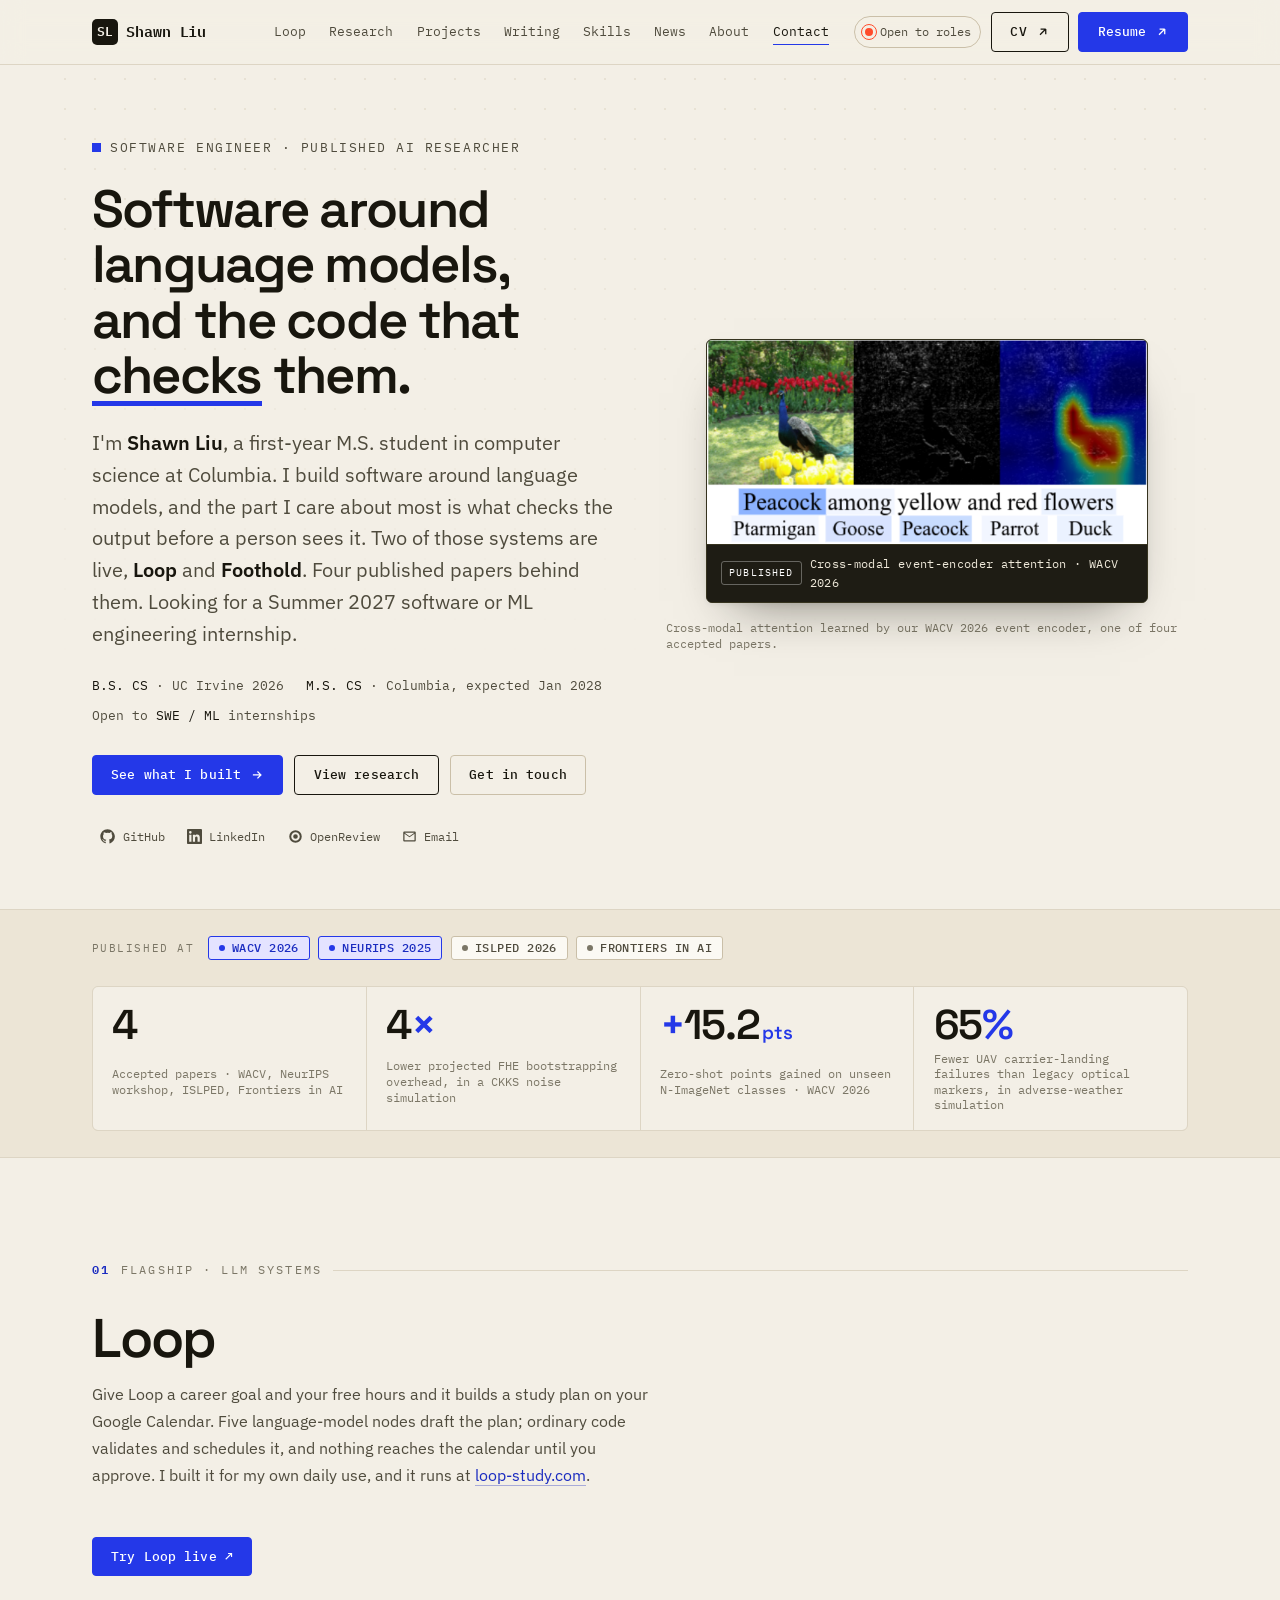
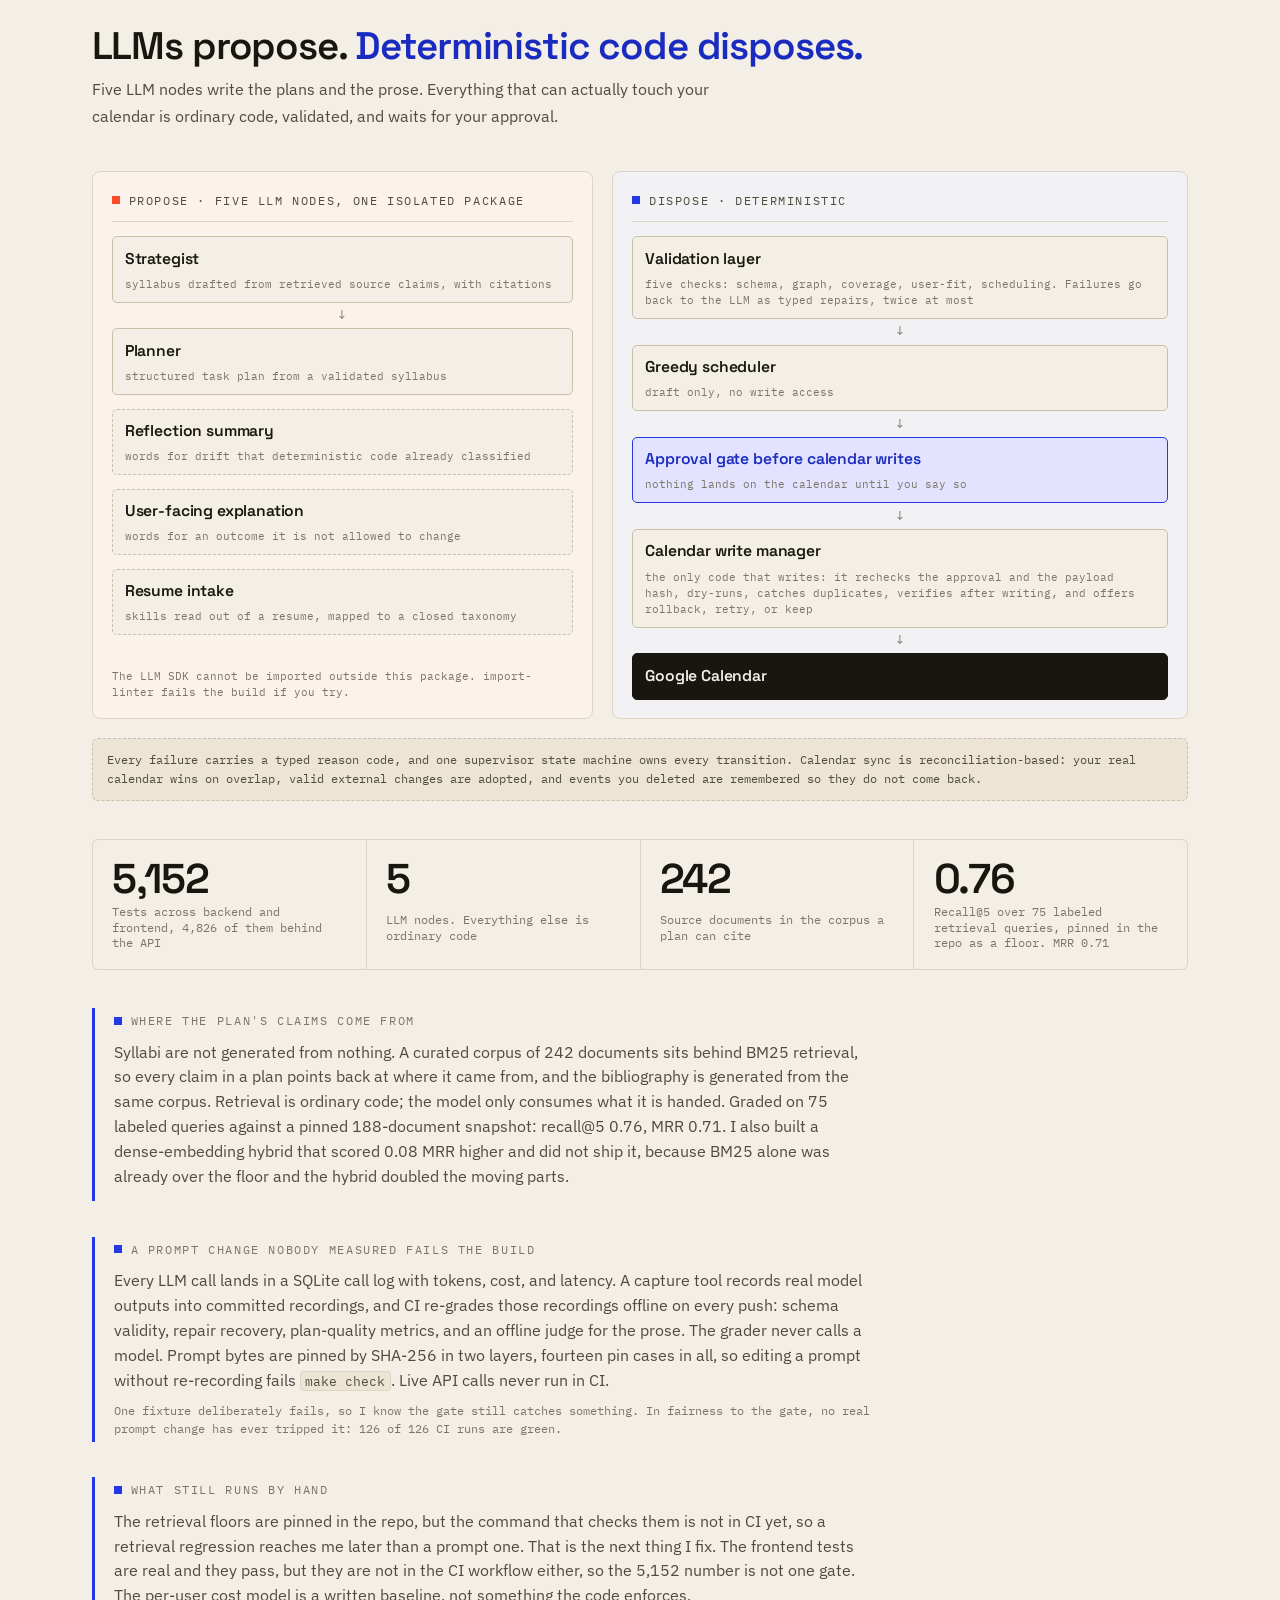
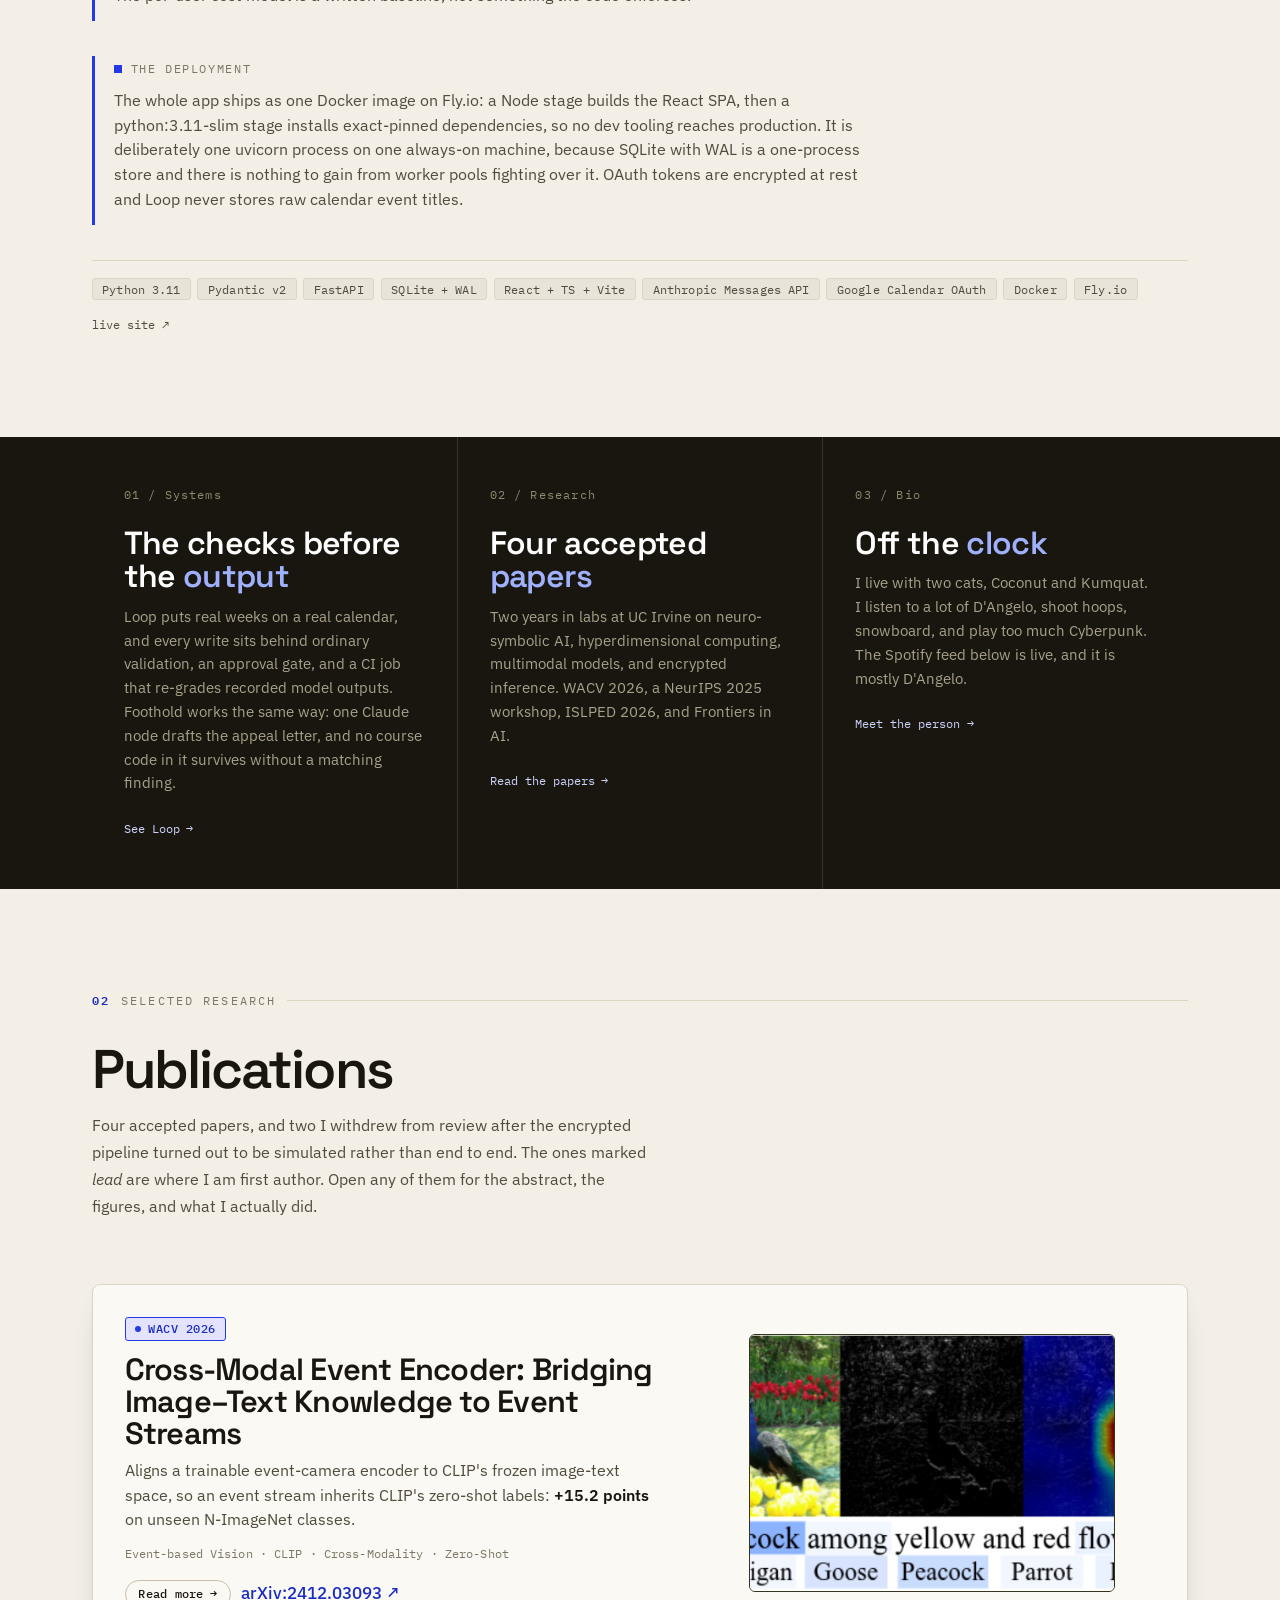
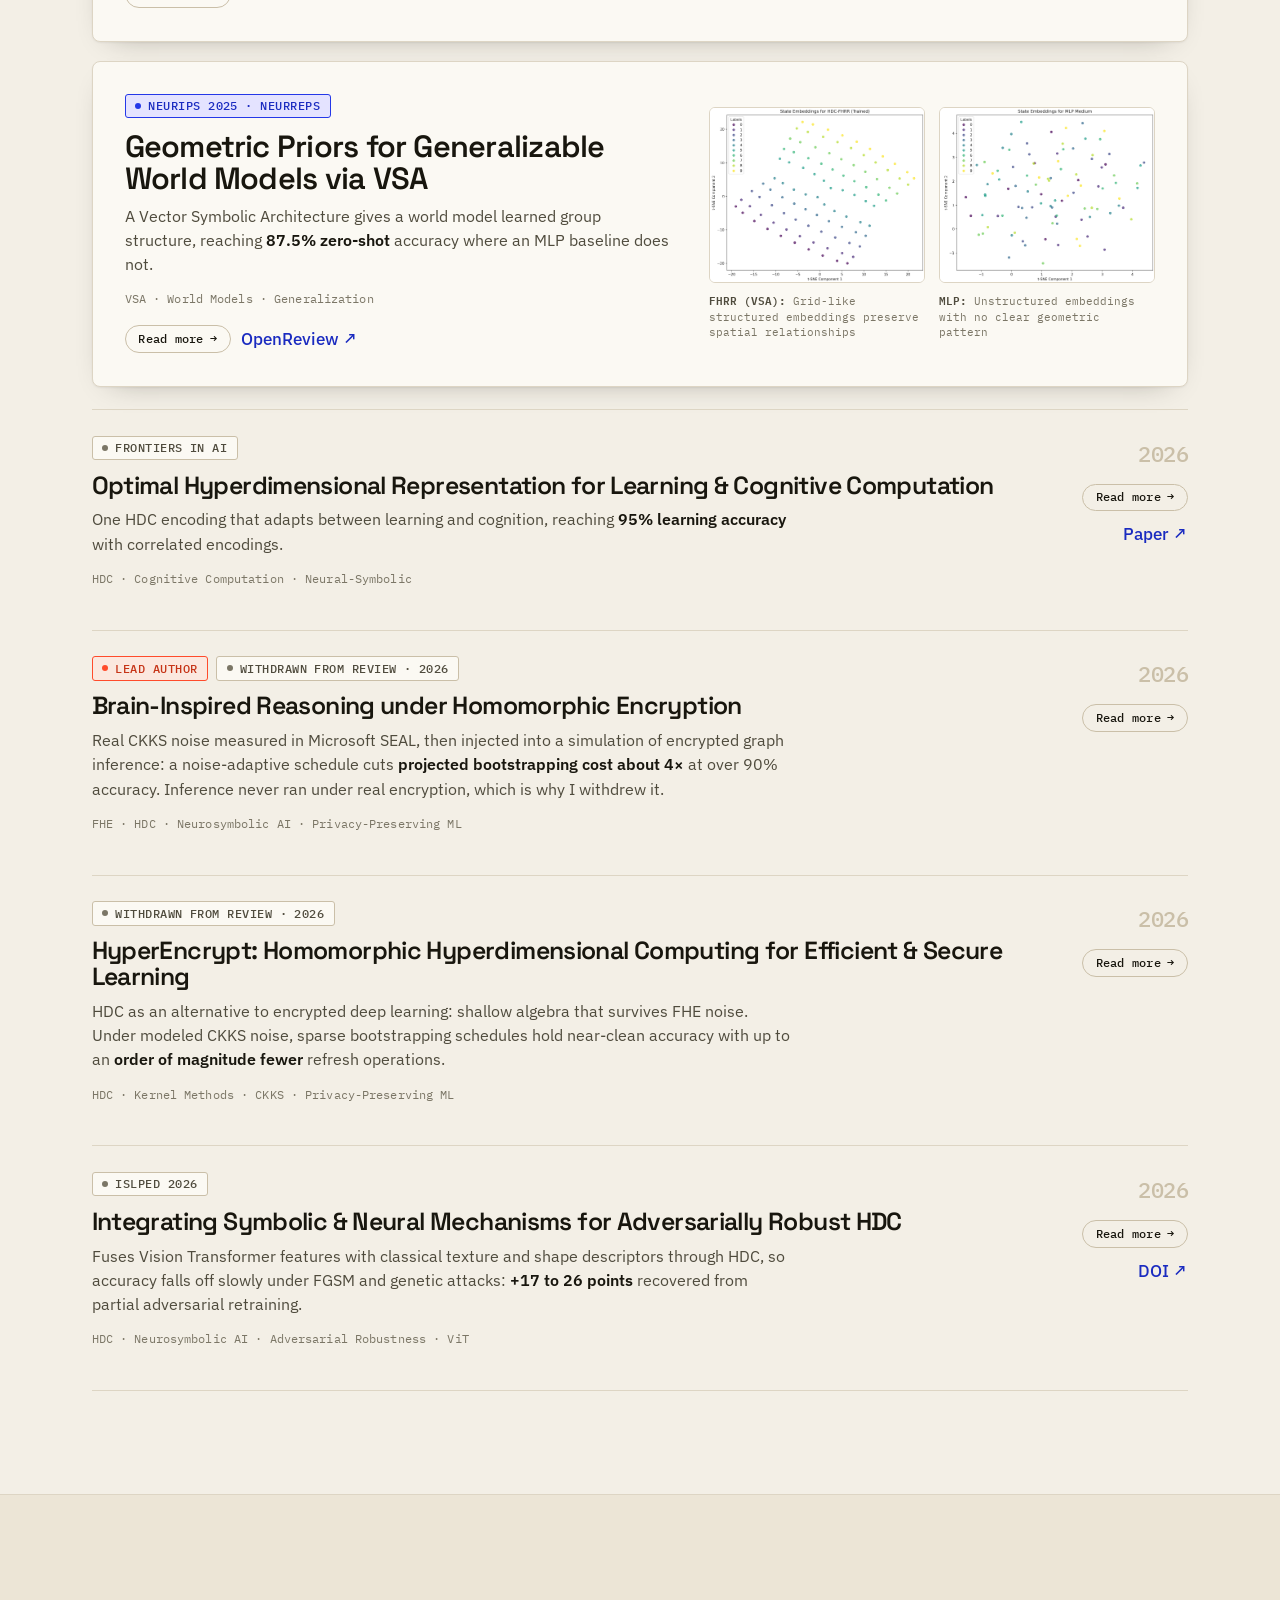
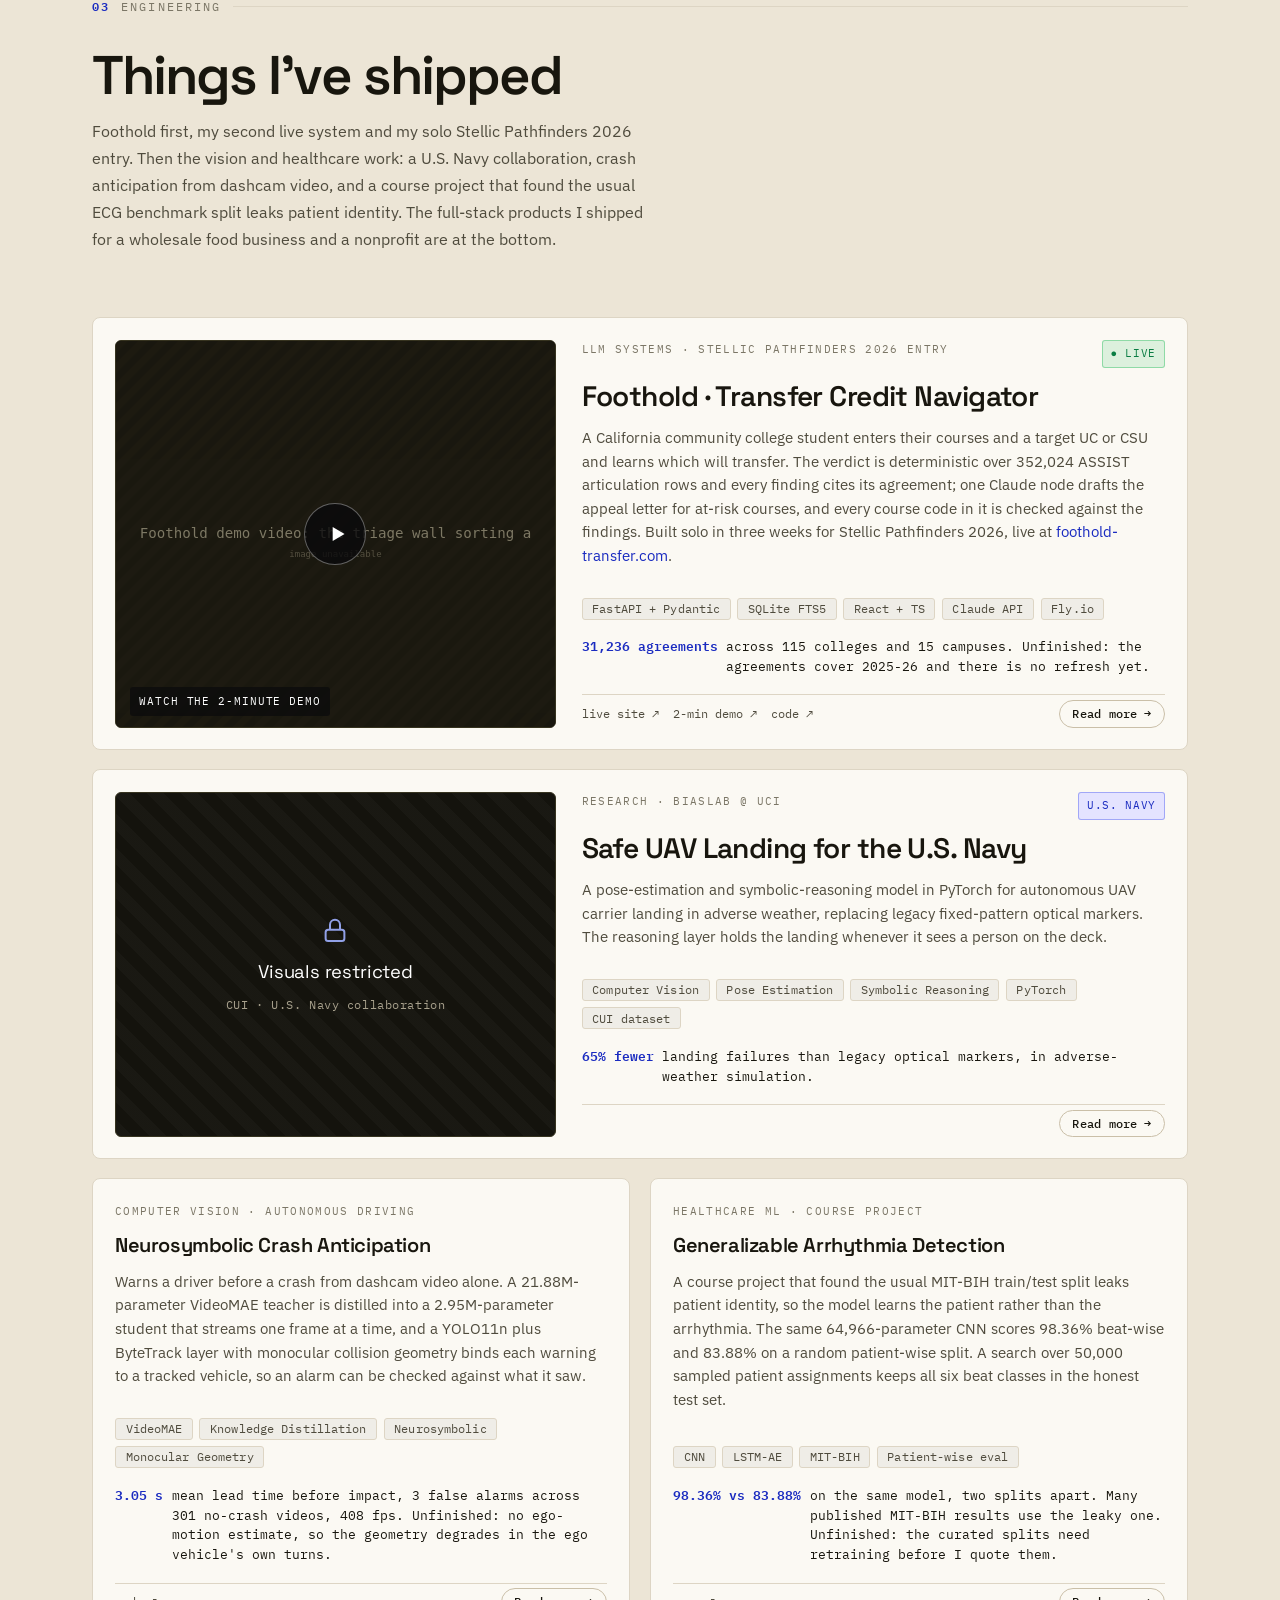
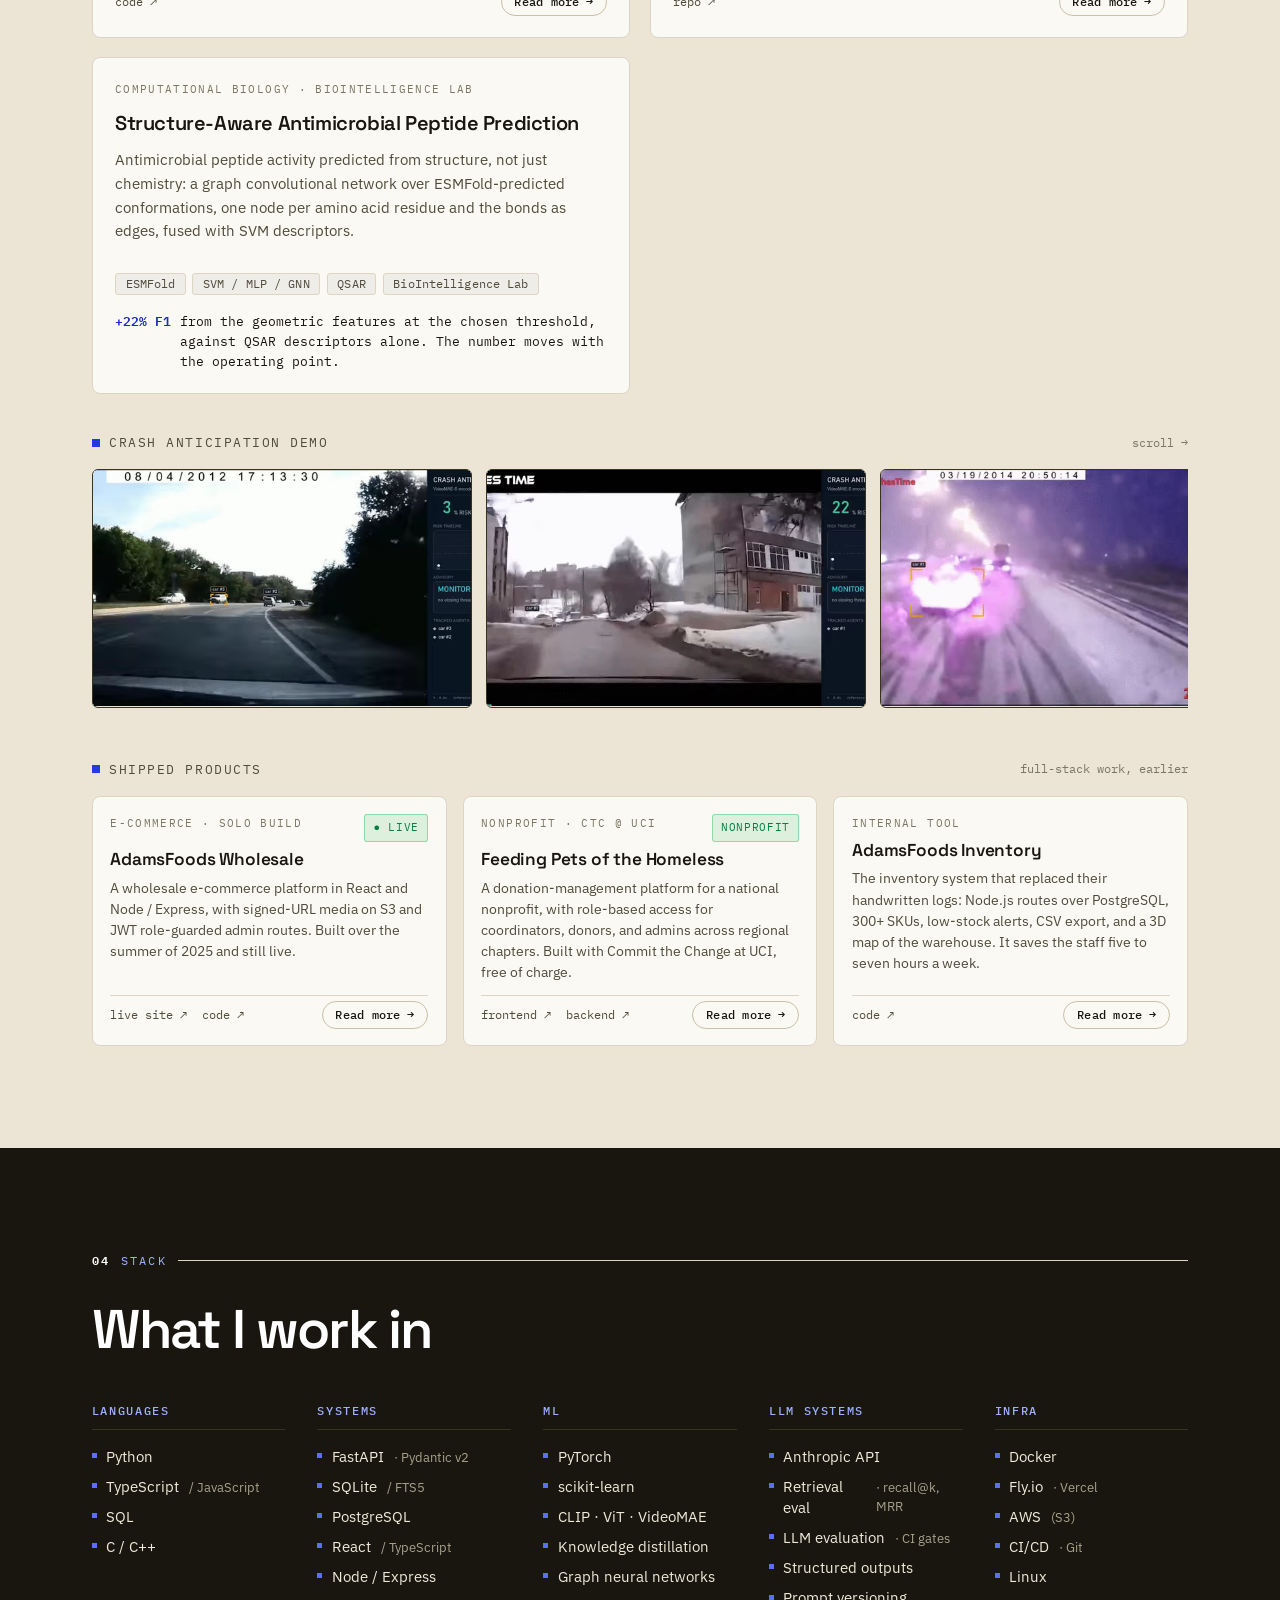
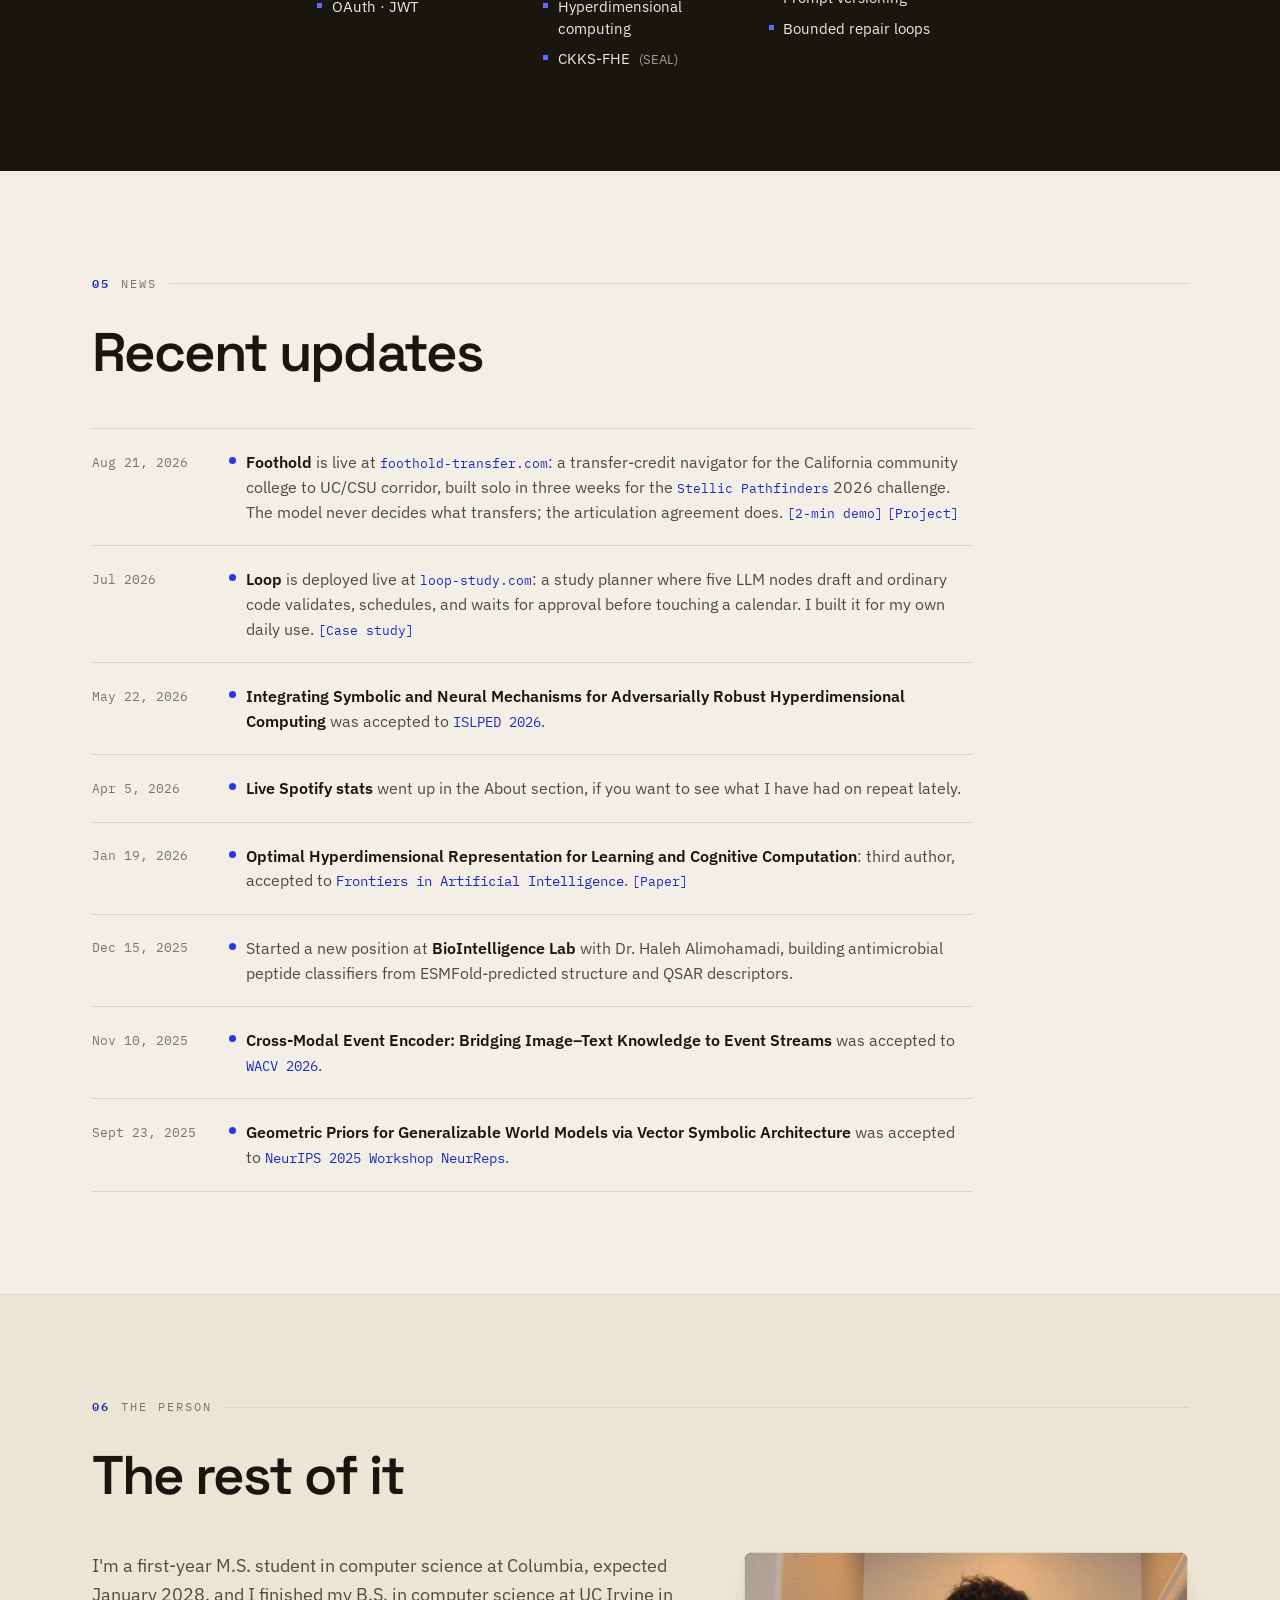
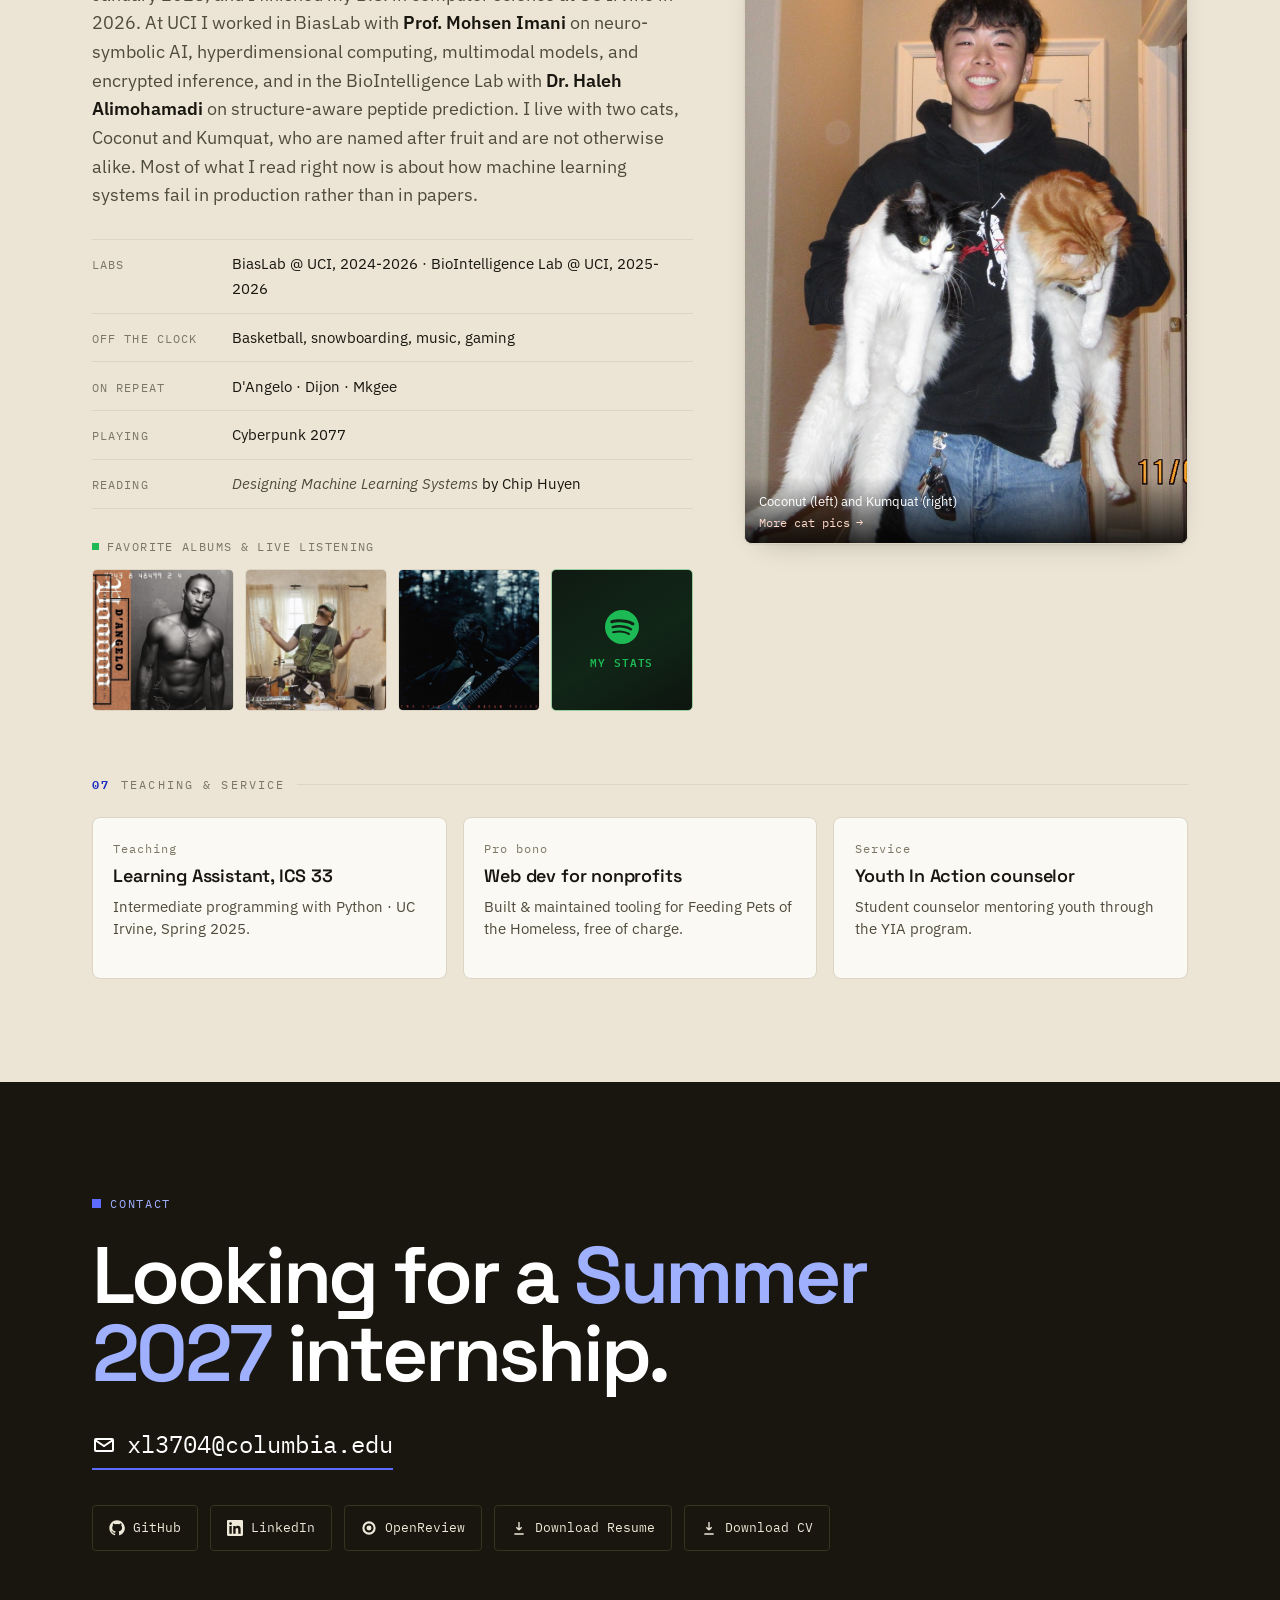
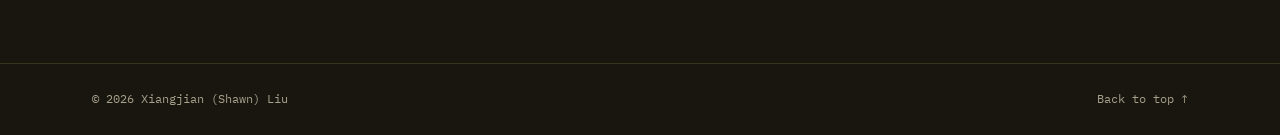
==== index.html @ cb32c517 "cadence & tone rework" ====
<!doctype html>
<html lang="en">
<head>
  <meta charset="utf-8" />
  <meta name="viewport" content="width=device-width, initial-scale=1" />
  <title>Shawn Liu · software engineer and published AI researcher · two LLM systems live</title>
  <meta name="description" content="Xiangjian (Shawn) Liu builds software around language models, and the code that checks their output before a person sees it. Two systems live: Loop and Foothold. Four published papers (WACV, NeurIPS workshop, ISLPED, Frontiers in AI). First-year M.S. CS student at Columbia, looking for a Summer 2027 internship." />
  <meta name="author" content="Xiangjian (Shawn) Liu" />
  <meta name="robots" content="index, follow, max-image-preview:large, max-snippet:-1, max-video-preview:-1" />
  <!-- YouTube embeds require a Referer header (their error 153 otherwise) -->
  <meta name="referrer" content="strict-origin-when-cross-origin" />
  <meta name="theme-color" content="#f3efe6" />
  <link rel="canonical" href="https://shawnnnliu.github.io/" />
  <link rel="sitemap" type="application/xml" href="/sitemap.xml" />

  <!-- Icons -->
  <link rel="icon" href="/favicon.ico" sizes="48x48" />
  <link rel="icon" href="/favicon-96.png" type="image/png" sizes="96x96" />
  <link rel="apple-touch-icon" href="/apple-touch-icon.png" />

  <!-- Identity -->
  <link rel="me" href="https://github.com/ShawnnnLiu/" />
  <link rel="me" href="https://www.linkedin.com/in/xiangjian-shawn-liu/" />

  <!-- Open Graph / Twitter -->
  <meta property="og:type" content="website" />
  <meta property="og:url" content="https://shawnnnliu.github.io/" />
  <meta property="og:site_name" content="Shawn Liu" />
  <meta property="og:locale" content="en_US" />
  <meta property="og:title" content="Shawn Liu · software engineer and published AI researcher" />
  <meta property="og:description" content="Software around language models, and the code that checks them. Two systems live, four published papers. First-year M.S. CS student at Columbia, looking for a Summer 2027 internship." />
  <meta property="og:image" content="https://shawnnnliu.github.io/assets/og-image.png" />
  <meta property="og:image:type" content="image/png" />
  <meta property="og:image:width" content="1200" />
  <meta property="og:image:height" content="630" />
  <meta property="og:image:alt" content="Shawn Liu · software engineer and published AI researcher. Two LLM systems live. WACV · NeurIPS · ISLPED · Frontiers in AI. UC Irvine 2026 → Columbia MSCS." />
  <meta name="twitter:card" content="summary_large_image" />
  <meta name="twitter:title" content="Shawn Liu · software engineer and published AI researcher" />
  <meta name="twitter:description" content="Software around language models, and the code that checks them. Two systems live, four published papers. First-year M.S. CS student at Columbia." />
  <meta name="twitter:image" content="https://shawnnnliu.github.io/assets/og-image.png" />
  <meta name="twitter:image:alt" content="Shawn Liu · software engineer and published AI researcher. Two LLM systems live." />

  <!-- Perf: warm up font + Spotify API origins -->
  <link rel="preconnect" href="https://fonts.googleapis.com" />
  <link rel="preconnect" href="https://fonts.gstatic.com" crossorigin />
  <link rel="preconnect" href="https://personal-website-mauve-tau.vercel.app" />
  <link href="https://fonts.googleapis.com/css2?family=Space+Grotesk:wght@400;500;600;700&family=IBM+Plex+Sans:wght@400;500;600;700&family=IBM+Plex+Mono:wght@400;500;600&display=swap" rel="stylesheet" />

  <link rel="stylesheet" href="style.css" />
  <noscript>
    <style>.reveal{opacity:1 !important;transform:none !important}</style>
  </noscript>

  <script type="application/ld+json">
  {
    "@context": "https://schema.org",
    "@graph": [
      {
        "@type": "WebSite",
        "@id": "https://shawnnnliu.github.io/#website",
        "url": "https://shawnnnliu.github.io/",
        "name": "Shawn Liu",
        "alternateName": "Shawn Liu · Software Engineer & ML Researcher",
        "publisher": { "@id": "https://shawnnnliu.github.io/#person" },
        "inLanguage": "en"
      },
      {
        "@type": "ProfilePage",
        "@id": "https://shawnnnliu.github.io/#profilepage",
        "url": "https://shawnnnliu.github.io/",
        "name": "Shawn Liu · software engineer and published AI researcher",
        "isPartOf": { "@id": "https://shawnnnliu.github.io/#website" },
        "mainEntity": { "@id": "https://shawnnnliu.github.io/#person" },
        "dateModified": "2026-09-07",
        "primaryImageOfPage": {
          "@type": "ImageObject",
          "url": "https://shawnnnliu.github.io/assets/og-image.png",
          "width": 1200,
          "height": 630
        },
        "inLanguage": "en"
      },
      {
        "@type": "Person",
        "@id": "https://shawnnnliu.github.io/#person",
        "name": "Xiangjian (Shawn) Liu",
        "alternateName": ["Shawn Liu", "Xiangjian Liu"],
        "givenName": "Xiangjian",
        "familyName": "Liu",
        "url": "https://shawnnnliu.github.io/",
        "image": "https://shawnnnliu.github.io/assets/og-image.png",
        "jobTitle": "Software Engineer & ML Researcher",
        "description": "Xiangjian (Shawn) Liu is a first-year M.S. student in computer science at Columbia, expected January 2028, and a 2026 UC Irvine computer science graduate. He builds software around language models and the deterministic code that checks their output, with four published papers at WACV, a NeurIPS workshop, ISLPED, and Frontiers in AI.",
        "alumniOf": [
          { "@type": "CollegeOrUniversity", "name": "University of California, Irvine", "sameAs": "https://www.wikidata.org/wiki/Q921581" },
          { "@type": "CollegeOrUniversity", "name": "Columbia University", "sameAs": "https://www.wikidata.org/wiki/Q49088" }
        ],
        "knowsAbout": ["Software Engineering", "LLM Systems", "LLM Evaluation", "Retrieval Evaluation", "Machine Learning", "Computer Vision", "Full-Stack Engineering", "Secure ML Inference", "Fully Homomorphic Encryption", "Neurosymbolic AI", "Hyperdimensional Computing"],
        "email": "mailto:xiangjl4@uci.edu",
        "sameAs": [
          "https://github.com/ShawnnnLiu/",
          "https://www.linkedin.com/in/xiangjian-shawn-liu/",
          "https://openreview.net/profile?id=%7EXiangjian_Liu1"
        ]
      },
      {
        "@type": "WebApplication",
        "@id": "https://foothold-transfer.com/#app",
        "name": "Foothold",
        "alternateName": "Foothold · Transfer Credit Navigator",
        "url": "https://foothold-transfer.com",
        "sameAs": "https://github.com/ShawnnnLiu/Foothold",
        "applicationCategory": "EducationalApplication",
        "operatingSystem": "Web",
        "isAccessibleForFree": true,
        "author": { "@id": "https://shawnnnliu.github.io/#person" },
        "creator": { "@id": "https://shawnnnliu.github.io/#person" },
        "datePublished": "2026-08-21",
        "description": "A transfer credit navigator for California community college students transferring to a UC or CSU. Foothold checks courses line by line against the official ASSIST articulation agreement, triages every credit (transfers cleanly, at risk, no articulation), and drafts a citation-validated credit appeal letter for credits at risk. Built solo for the Stellic Pathfinders 2026 challenge.",
        "about": ["Transfer Credit", "Articulation Agreements", "ASSIST.org", "California Community Colleges", "University of California", "California State University", "College Transfer"],
        "subjectOf": { "@id": "https://shawnnnliu.github.io/#foothold-demo" },
        "mainEntityOfPage": "https://shawnnnliu.github.io/#projects"
      },
      {
        "@type": "VideoObject",
        "@id": "https://shawnnnliu.github.io/#foothold-demo",
        "name": "Foothold - Keep the Credits You Already Earned | Demo",
        "description": "A 2-minute demo of Foothold, a transfer credit navigator for California community college students transferring to a UC or CSU: course triage against official ASSIST articulation agreements, cited verdicts, and a citation-validated credit appeal letter.",
        "thumbnailUrl": "https://i.ytimg.com/vi/Jop91D81H2c/maxresdefault.jpg",
        "uploadDate": "2026-08-21",
        "contentUrl": "https://www.youtube.com/watch?v=Jop91D81H2c",
        "embedUrl": "https://www.youtube-nocookie.com/embed/Jop91D81H2c",
        "author": { "@id": "https://shawnnnliu.github.io/#person" },
        "about": { "@id": "https://foothold-transfer.com/#app" }
      },
      {
        "@type": "ScholarlyArticle",
        "headline": "Robust Reasoning and Learning with Brain-Inspired Representations under Homomorphic Encryption",
        "author": { "@id": "https://shawnnnliu.github.io/#person" },
        "creativeWorkStatus": "Withdrawn from review (2026)",
        "about": ["Fully Homomorphic Encryption", "Hyperdimensional Computing", "Neurosymbolic AI", "Privacy-Preserving ML"],
        "mainEntityOfPage": "https://shawnnnliu.github.io/#research"
      },
      {
        "@type": "ScholarlyArticle",
        "headline": "Cross-Modal Event Encoder: Bridging Image–Text Knowledge to Event Streams",
        "author": { "@id": "https://shawnnnliu.github.io/#person" },
        "url": "https://arxiv.org/abs/2412.03093",
        "sameAs": "https://arxiv.org/abs/2412.03093",
        "isPartOf": { "@type": "CreativeWorkSeries", "name": "IEEE/CVF Winter Conference on Applications of Computer Vision (WACV) 2026" },
        "datePublished": "2026",
        "about": ["Event-based Vision", "CLIP", "Cross-Modal Learning", "Zero-Shot Learning"],
        "mainEntityOfPage": "https://shawnnnliu.github.io/#research"
      },
      {
        "@type": "ScholarlyArticle",
        "headline": "Geometric Priors for Generalizable World Models via Vector Symbolic Architecture",
        "author": [
          { "@type": "Person", "name": "W. Y. Chung" },
          { "@type": "Person", "name": "C. Yeung" },
          { "@type": "Person", "name": "H. Lillemark" },
          { "@type": "Person", "name": "Z. Zou" },
          { "@id": "https://shawnnnliu.github.io/#person" },
          { "@type": "Person", "name": "M. Imani" }
        ],
        "url": "https://openreview.net/forum?id=0MJ1PW2vE8",
        "sameAs": "https://openreview.net/forum?id=0MJ1PW2vE8",
        "isPartOf": { "@type": "CreativeWorkSeries", "name": "NeurIPS 2025 Workshop on Symmetry and Geometry in Neural Representations (NeurReps)" },
        "datePublished": "2025",
        "about": ["Vector Symbolic Architecture", "World Models", "Generalization"],
        "mainEntityOfPage": "https://shawnnnliu.github.io/#research"
      },
      {
        "@type": "ScholarlyArticle",
        "headline": "Optimal Hyperdimensional Representation for Learning and Cognitive Computation",
        "author": { "@id": "https://shawnnnliu.github.io/#person" },
        "url": "https://www.frontiersin.org/journals/artificial-intelligence/articles/10.3389/frai.2026.1690492/full",
        "isPartOf": { "@type": "Periodical", "name": "Frontiers in Artificial Intelligence" },
        "datePublished": "2026",
        "about": ["Hyperdimensional Computing", "Cognitive Computation", "Neural-Symbolic Systems"],
        "mainEntityOfPage": "https://shawnnnliu.github.io/#research"
      },
      {
        "@type": "ScholarlyArticle",
        "headline": "HyperEncrypt: Homomorphic Hyperdimensional Computing for Efficient and Secure Learning",
        "author": { "@id": "https://shawnnnliu.github.io/#person" },
        "creativeWorkStatus": "Withdrawn from review (2026)",
        "about": ["Hyperdimensional Computing", "CKKS", "Privacy-Preserving ML", "Kernel Methods"],
        "mainEntityOfPage": "https://shawnnnliu.github.io/#research"
      },
      {
        "@type": "ScholarlyArticle",
        "headline": "Integrating Symbolic and Neural Mechanisms for Adversarially Robust Hyperdimensional Computing",
        "author": { "@id": "https://shawnnnliu.github.io/#person" },
        "url": "https://doi.org/10.1145/3816440.3818596",
        "sameAs": "https://doi.org/10.1145/3816440.3818596",
        "isPartOf": { "@type": "CreativeWorkSeries", "name": "ACM/IEEE International Symposium on Low Power Electronics and Design (ISLPED) 2026" },
        "datePublished": "2026",
        "about": ["Hyperdimensional Computing", "Adversarial Robustness", "Vision Transformers", "Neurosymbolic AI"],
        "mainEntityOfPage": "https://shawnnnliu.github.io/#research"
      }
    ]
  }
  </script>
</head>
<body>
  <a class="skip-link" href="#loop">Skip to content</a>

  <!-- ============ NAV ============ -->
  <header class="nav">
    <div class="wrap nav__in">
      <a href="#top" class="nav__brand"><span class="mk">SL</span> Shawn&nbsp;Liu</a>
      <nav class="nav__links" aria-label="Primary">
        <a href="#loop">Loop</a>
        <a href="#research">Research</a>
        <a href="#projects">Projects</a>
        <a href="/writing/">Writing</a>
        <a href="#skills">Skills</a>
        <a href="#news">News</a>
        <a href="#about">About</a>
        <a href="#contact">Contact</a>
      </nav>
      <div class="nav__cta">
        <span class="nav__status"><span class="pulse"></span> Open to roles</span>
        <a class="btn btn--ghost" href="assets/CV/Shawn_Liu_CV_Research_17.pdf" target="_blank" rel="noopener">CV
          <svg viewBox="0 0 24 24" fill="none" stroke="currentColor" stroke-width="2.2"><path d="M7 17L17 7M17 7H8M17 7v9"/></svg>
        </a>
        <a class="btn btn--accent" href="assets/CV/Shawn_Liu_Resume_20.pdf" target="_blank" rel="noopener">Resume
          <svg viewBox="0 0 24 24" fill="none" stroke="currentColor" stroke-width="2.2"><path d="M7 17L17 7M17 7H8M17 7v9"/></svg>
        </a>
        <button class="nav__menu" aria-label="Open menu" aria-expanded="false" aria-controls="nav-drawer">
          <svg viewBox="0 0 24 24" fill="none" stroke="currentColor" stroke-width="2"><path d="M3 6h18M3 12h18M3 18h18"/></svg>
        </button>
      </div>
    </div>
  </header>

  <!-- mobile drawer -->
  <div class="nav__drawer" id="nav-drawer">
    <nav aria-label="Mobile">
      <a href="#loop">Loop</a>
      <a href="#research">Research</a>
      <a href="#projects">Projects</a>
      <a href="/writing/">Writing</a>
      <a href="#skills">Skills</a>
      <a href="#news">News</a>
      <a href="#about">About</a>
      <a href="#contact">Contact</a>
      <a href="assets/CV/Shawn_Liu_Resume_20.pdf" target="_blank" rel="noopener">Download Resume ↗</a>
      <a href="assets/CV/Shawn_Liu_CV_Research_17.pdf" target="_blank" rel="noopener">Download CV ↗</a>
    </nav>
  </div>

  <main id="top">
    <!-- ============ HERO ============ -->
    <section class="hero wrap" aria-label="Intro">
      <div class="hero__grid">
        <div class="hero__lead">
          <p class="hero__eyebrow"><span class="sq"></span> Software engineer · published AI researcher</p>
          <h1>Software around language models,<br />and the code that <span class="ship">checks</span> them.</h1>
          <p class="hero__lede">I'm <strong>Shawn Liu</strong>, a first-year M.S. student in computer science at Columbia. I build software around language models, and the part I care about most is what checks the output before a person sees it. Two of those systems are live, <strong>Loop</strong> and <strong>Foothold</strong>. Four published papers behind them. Looking for a Summer 2027 software or ML engineering internship.</p>
          <div class="hero__id">
            <span><span class="k">B.S. CS</span> · UC Irvine 2026</span>
            <span><span class="k">M.S. CS</span> · Columbia, expected Jan 2028</span>
            <span>Open to <span class="k">SWE / ML</span> internships</span>
          </div>
          <div class="hero__cta">
            <a class="btn btn--accent" href="#loop">See what I built
              <svg viewBox="0 0 24 24" fill="none" stroke="currentColor" stroke-width="2.2"><path d="M5 12h14M13 6l6 6-6 6"/></svg>
            </a>
            <a class="btn btn--ghost" href="#research">View research</a>
            <a class="btn btn--light" href="#contact">Get in touch</a>
          </div>
          <div class="hero__social">
            <a href="https://github.com/ShawnnnLiu/" target="_blank" rel="noopener" aria-label="GitHub"><svg viewBox="0 0 24 24"><path d="M12 .5C5.7.5.5 5.7.5 12c0 5.1 3.3 9.4 7.9 10.9.6.1.8-.2.8-.6v-2c-3.2.7-3.9-1.4-3.9-1.4-.5-1.3-1.3-1.7-1.3-1.7-1.1-.7.1-.7.1-.7 1.2.1 1.8 1.2 1.8 1.2 1 1.8 2.8 1.3 3.5 1 .1-.8.4-1.3.7-1.6-2.6-.3-5.3-1.3-5.3-5.7 0-1.3.5-2.3 1.2-3.1-.1-.3-.5-1.5.1-3.1 0 0 1-.3 3.3 1.2a11.5 11.5 0 0 1 6 0C17.3 4.7 18.3 5 18.3 5c.6 1.6.2 2.8.1 3.1.8.8 1.2 1.8 1.2 3.1 0 4.4-2.7 5.4-5.3 5.7.4.4.8 1.1.8 2.2v3.3c0 .4.2.7.8.6 4.6-1.5 7.9-5.8 7.9-10.9C23.5 5.7 18.3.5 12 .5z"/></svg> GitHub</a>
            <a href="https://www.linkedin.com/in/xiangjian-shawn-liu/" target="_blank" rel="noopener" aria-label="LinkedIn"><svg viewBox="0 0 24 24"><path d="M20.45 20.45h-3.56v-5.57c0-1.33-.02-3.04-1.85-3.04-1.85 0-2.13 1.45-2.13 2.94v5.67H9.35V9h3.42v1.56h.05c.48-.9 1.64-1.85 3.37-1.85 3.6 0 4.27 2.37 4.27 5.46v6.28zM5.34 7.43a2.06 2.06 0 1 1 0-4.13 2.06 2.06 0 0 1 0 4.13zM7.12 20.45H3.55V9h3.57v11.45zM22.22 0H1.77C.8 0 0 .77 0 1.73v20.54C0 23.22.8 24 1.77 24h20.45c.98 0 1.78-.78 1.78-1.73V1.73C24 .77 23.2 0 22.22 0z"/></svg> LinkedIn</a>
            <a href="https://openreview.net/profile?id=%7EXiangjian_Liu1" target="_blank" rel="noopener" aria-label="OpenReview"><svg viewBox="0 0 24 24"><path d="M12 2a10 10 0 1 0 0 20 10 10 0 0 0 0-20zm0 3.2A6.8 6.8 0 1 1 5.2 12 6.8 6.8 0 0 1 12 5.2zm0 3.1A3.7 3.7 0 1 0 15.7 12 3.7 3.7 0 0 0 12 8.3z"/></svg> OpenReview</a>
            <a href="mailto:xiangjl4@uci.edu" aria-label="Email"><svg viewBox="0 0 24 24"><path d="M2 5.5A1.5 1.5 0 0 1 3.5 4h17A1.5 1.5 0 0 1 22 5.5v13a1.5 1.5 0 0 1-1.5 1.5h-17A1.5 1.5 0 0 1 2 18.5v-13zm2.2.5 7.8 5.6L19.8 6H4.2zm15.8 1.6-7.43 5.33a1 1 0 0 1-1.14 0L4 7.6V18h16V7.6z"/></svg> Email</a>
          </div>
        </div>

        <div class="hero__media">
          <figure class="media-frame" data-label="WACV 2026 event-encoder attention">
            <img src="assets/research/peacock_attention_imagenet.png" alt="Cross-modal attention heatmap learned by the WACV 2026 event-encoder, highlighting salient regions" loading="eager" fetchpriority="high" decoding="async" width="652" height="302" />
            <figcaption class="media-frame__tag"><span class="ftag">Published</span> Cross-modal event-encoder attention · WACV 2026</figcaption>
          </figure>
          <p class="media-cap">Cross-modal attention learned by our WACV 2026 event encoder, one of four accepted papers.</p>
        </div>
      </div>
    </section>

    <!-- ============ PROOF BAR ============ -->
    <section class="proofbar" aria-label="Highlights">
      <div class="wrap proofbar__in">
        <div class="venues reveal">
          <span class="lbl">Published at</span>
          <span class="badge badge--top"><span class="dot"></span> WACV 2026</span>
          <span class="badge badge--top"><span class="dot"></span> NeurIPS 2025</span>
          <span class="badge"><span class="dot"></span> ISLPED 2026</span>
          <span class="badge"><span class="dot"></span> Frontiers in AI</span>
        </div>
        <div class="metrics reveal">
          <div class="metric">
            <div class="num"><span class="cval" data-count="4">4</span></div>
            <div class="lab">Accepted papers · WACV, NeurIPS workshop, ISLPED, Frontiers in AI</div>
          </div>
          <div class="metric">
            <div class="num"><span class="cval" data-count="4">4</span><span class="sfx">×</span></div>
            <div class="lab">Lower projected FHE bootstrapping overhead, in a CKKS noise simulation</div>
          </div>
          <div class="metric">
            <div class="num"><span class="pfx">+</span><span class="cval" data-count="15.2">15.2</span><span class="sfx sfx--sm">pts</span></div>
            <div class="lab">Zero-shot points gained on unseen N-ImageNet classes · WACV 2026</div>
          </div>
          <div class="metric">
            <div class="num"><span class="cval" data-count="65">65</span><span class="sfx">%</span></div>
            <div class="lab">Fewer UAV carrier-landing failures than legacy optical markers, in adverse-weather simulation</div>
          </div>
        </div>
      </div>
    </section>

    <!-- ============ FLAGSHIP: LOOP ============ -->
    <section class="section loop" id="loop">
      <div class="wrap">
        <header class="sec-head">
          <p class="sec-eyebrow"><span class="idx">01</span> Flagship · LLM systems</p>
          <h2 class="sec-title">Loop</h2>
          <p class="sec-sub">Give Loop a career goal and your free hours and it builds a study plan on your Google Calendar. Five language-model nodes draft the plan; ordinary code validates and schedules it, and nothing reaches the calendar until you approve. I built it for my own daily use, and it runs at <a href="https://loop-study.com" target="_blank" rel="noopener">loop-study.com</a>.</p>
          <div class="loop__cta">
            <a class="btn btn--accent" href="https://loop-study.com" target="_blank" rel="noopener">Try Loop live ↗</a>
          </div>
        </header>

        <div class="loop__thesis reveal">
          <p class="loop__quote">LLMs propose. <span class="em">Deterministic code disposes.</span></p>
          <p class="loop__quote-sub">Five LLM nodes write the plans and the prose. Everything that can actually touch your calendar is ordinary code, validated, and waits for your approval.</p>
        </div>

        <!-- Architecture: propose vs. dispose -->
        <div class="loop__arch reveal">
          <div class="loop__col loop__col--propose">
            <div class="loop__col-head"><span class="loop__sq loop__sq--hot"></span> Propose · five LLM nodes, one isolated package</div>
            <div class="loop__node">
              <span class="loop__node-t">Strategist</span>
              <span class="loop__node-s">syllabus drafted from retrieved source claims, with citations</span>
            </div>
            <div class="loop__arrow">↓</div>
            <div class="loop__node">
              <span class="loop__node-t">Planner</span>
              <span class="loop__node-s">structured task plan from a validated syllabus</span>
            </div>
            <div class="loop__node loop__node--prose">
              <span class="loop__node-t">Reflection summary</span>
              <span class="loop__node-s">words for drift that deterministic code already classified</span>
            </div>
            <div class="loop__node loop__node--prose">
              <span class="loop__node-t">User-facing explanation</span>
              <span class="loop__node-s">words for an outcome it is not allowed to change</span>
            </div>
            <div class="loop__node loop__node--prose">
              <span class="loop__node-t">Resume intake</span>
              <span class="loop__node-s">skills read out of a resume, mapped to a closed taxonomy</span>
            </div>
            <p class="loop__col-note">The LLM SDK cannot be imported outside this package. import-linter fails the build if you try.</p>
          </div>

          <div class="loop__col loop__col--dispose">
            <div class="loop__col-head"><span class="loop__sq"></span> Dispose · deterministic</div>
            <div class="loop__node">
              <span class="loop__node-t">Validation layer</span>
              <span class="loop__node-s">five checks: schema, graph, coverage, user-fit, scheduling. Failures go back to the LLM as typed repairs, twice at most</span>
            </div>
            <div class="loop__arrow">↓</div>
            <div class="loop__node">
              <span class="loop__node-t">Greedy scheduler</span>
              <span class="loop__node-s">draft only, no write access</span>
            </div>
            <div class="loop__arrow">↓</div>
            <div class="loop__node loop__node--gate">
              <span class="loop__node-t">Approval gate before calendar writes</span>
              <span class="loop__node-s">nothing lands on the calendar until you say so</span>
            </div>
            <div class="loop__arrow">↓</div>
            <div class="loop__node">
              <span class="loop__node-t">Calendar write manager</span>
              <span class="loop__node-s">the only code that writes: it rechecks the approval and the payload hash, dry-runs, catches duplicates, verifies after writing, and offers rollback, retry, or keep</span>
            </div>
            <div class="loop__arrow">↓</div>
            <div class="loop__node loop__node--ext">
              <span class="loop__node-t">Google Calendar</span>
            </div>
          </div>

          <p class="loop__feedback">Every failure carries a typed reason code, and one supervisor state machine owns every transition. Calendar sync is reconciliation-based: your real calendar wins on overlap, valid external changes are adopted, and events you deleted are remembered so they do not come back.</p>
        </div>

        <!-- Hard numbers -->
        <div class="metrics loop__metrics reveal">
          <div class="metric">
            <div class="num">5,152</div>
            <div class="lab">Tests across backend and frontend, 4,826 of them behind the API</div>
          </div>
          <div class="metric">
            <div class="num"><span class="cval" data-count="5">5</span></div>
            <div class="lab">LLM nodes. Everything else is ordinary code</div>
          </div>
          <div class="metric">
            <div class="num"><span class="cval" data-count="242">242</span></div>
            <div class="lab">Source documents in the corpus a plan can cite</div>
          </div>
          <div class="metric">
            <div class="num">0.76</div>
            <div class="lab">Recall@5 over 75 labeled retrieval queries, pinned in the repo as a floor. MRR 0.71</div>
          </div>
        </div>

        <!-- Grounding layer -->
        <div class="loop__eval reveal">
          <p class="loop__eval-lbl"><span class="loop__sq"></span> Where the plan's claims come from</p>
          <p class="loop__eval-body">Syllabi are not generated from nothing. A curated corpus of 242 documents sits behind BM25 retrieval, so every claim in a plan points back at where it came from, and the bibliography is generated from the same corpus. Retrieval is ordinary code; the model only consumes what it is handed. Graded on 75 labeled queries against a pinned 188-document snapshot: recall@5 0.76, MRR 0.71. I also built a dense-embedding hybrid that scored 0.08 MRR higher and did not ship it, because BM25 alone was already over the floor and the hybrid doubled the moving parts.</p>
        </div>

        <!-- Eval gate -->
        <div class="loop__eval reveal">
          <p class="loop__eval-lbl"><span class="loop__sq"></span> A prompt change nobody measured fails the build</p>
          <p class="loop__eval-body">Every LLM call lands in a SQLite call log with tokens, cost, and latency. A capture tool records real model outputs into committed recordings, and CI re-grades those recordings offline on every push: schema validity, repair recovery, plan-quality metrics, and an offline judge for the prose. The grader never calls a model. Prompt bytes are pinned by SHA-256 in two layers, fourteen pin cases in all, so editing a prompt without re-recording fails <code>make check</code>. Live API calls never run in CI.</p>
          <p class="loop__eval-note">One fixture deliberately fails, so I know the gate still catches something. In fairness to the gate, no real prompt change has ever tripped it: 126 of 126 CI runs are green.</p>
        </div>

        <!-- What is unfinished -->
        <div class="loop__eval reveal">
          <p class="loop__eval-lbl"><span class="loop__sq"></span> What still runs by hand</p>
          <p class="loop__eval-body">The retrieval floors are pinned in the repo, but the command that checks them is not in CI yet, so a retrieval regression reaches me later than a prompt one. That is the next thing I fix. The frontend tests are real and they pass, but they are not in the CI workflow either, so the 5,152 number is not one gate. The per-user cost model is a written baseline, not something the code enforces.</p>
        </div>

        <!-- Deployment -->
        <div class="loop__eval reveal">
          <p class="loop__eval-lbl"><span class="loop__sq"></span> The deployment</p>
          <p class="loop__eval-body">The whole app ships as one Docker image on Fly.io: a Node stage builds the React SPA, then a python:3.11-slim stage installs exact-pinned dependencies, so no dev tooling reaches production. It is deliberately one uvicorn process on one always-on machine, because SQLite with WAL is a one-process store and there is nothing to gain from worker pools fighting over it. OAuth tokens are encrypted at rest and Loop never stores raw calendar event titles.</p>
        </div>

        <div class="loop__foot reveal">
          <div class="chips">
            <span class="chip">Python 3.11</span><span class="chip">Pydantic v2</span><span class="chip">FastAPI</span><span class="chip">SQLite + WAL</span><span class="chip">React + TS + Vite</span><span class="chip">Anthropic Messages API</span><span class="chip">Google Calendar OAuth</span><span class="chip">Docker</span><span class="chip">Fly.io</span>
          </div>
          <div class="loop__links">
            <a class="lnk" href="https://loop-study.com" target="_blank" rel="noopener">live site ↗</a>
          </div>
          <!-- Links land here when ready (repo · writeups):
          <a class="lnk" href="https://github.com/ShawnnnLiu/Agentic-Calendar" target="_blank" rel="noopener">code ↗</a>
          -->
        </div>
      </div>
    </section>

    <!-- ============ TRIPLE-THREAT BAND ============ -->
    <section class="pillars" aria-label="What I do">
      <div class="wrap pillars__in">
        <div class="pillar reveal">
          <div class="pillar__n">01 / Systems</div>
          <h3 class="pillar__t">The checks before the <span class="em">output</span></h3>
          <p class="pillar__d">Loop puts real weeks on a real calendar, and every write sits behind ordinary validation, an approval gate, and a CI job that re-grades recorded model outputs. Foothold works the same way: one Claude node drafts the appeal letter, and no course code in it survives without a matching finding.</p>
          <a class="pillar__lnk" href="#loop">See Loop</a>
        </div>
        <div class="pillar reveal">
          <div class="pillar__n">02 / Research</div>
          <h3 class="pillar__t">Four accepted <span class="em">papers</span></h3>
          <p class="pillar__d">Two years in labs at UC Irvine on neuro-symbolic AI, hyperdimensional computing, multimodal models, and encrypted inference. WACV 2026, a NeurIPS 2025 workshop, ISLPED 2026, and Frontiers in AI.</p>
          <a class="pillar__lnk" href="#research">Read the papers</a>
        </div>
        <div class="pillar reveal">
          <div class="pillar__n">03 / Bio</div>
          <h3 class="pillar__t">Off the <span class="em">clock</span></h3>
          <p class="pillar__d">I live with two cats, Coconut and Kumquat. I listen to a lot of D'Angelo, shoot hoops, snowboard, and play too much Cyberpunk. The Spotify feed below is live, and it is mostly D'Angelo.</p>
          <a class="pillar__lnk" href="#about">Meet the person</a>
        </div>
      </div>
    </section>

    <!-- ============ RESEARCH ============ -->
    <section class="section research" id="research">
      <div class="wrap">
        <header class="sec-head">
          <p class="sec-eyebrow"><span class="idx">02</span> Selected research</p>
          <h2 class="sec-title">Publications</h2>
          <p class="sec-sub">Four accepted papers, and two I withdrew from review after the encrypted pipeline turned out to be simulated rather than end to end. The ones marked <em>lead</em> are where I am first author. Open any of them for the abstract, the figures, and what I actually did.</p>
        </header>

        <div class="pub-list">
          <!-- Featured 1: WACV -->
          <article class="pub pub--feat reveal">
            <div class="pub__main">
              <div class="pub__badges">
                <span class="badge badge--top"><span class="dot"></span> WACV 2026</span>
              </div>
              <h3 class="pub__title">Cross-Modal Event Encoder: Bridging Image–Text Knowledge to Event Streams</h3>
              <p class="pub__sum">Aligns a trainable event-camera encoder to CLIP's frozen image-text space, so an event stream inherits CLIP's zero-shot labels: <span class="hl">+15.2 points</span> on unseen N-ImageNet classes.</p>
              <p class="pub__tags">Event-based Vision · CLIP · Cross-Modality · Zero-Shot</p>
              <div class="pub__cta">
                <button class="read-more-btn" data-modal="event-clip">Read more</button>
                <a class="tlink" href="https://arxiv.org/abs/2412.03093" target="_blank" rel="noopener">arXiv:2412.03093 ↗</a>
              </div>
            </div>
            <figure class="pub__fig" data-label="Event-encoder attention map">
              <img src="assets/research/peacock_attention_imagenet.png" alt="Attention heatmap from the cross-modal event encoder attending to salient regions" loading="lazy" decoding="async" />
            </figure>
          </article>

          <!-- Featured 3: NeurIPS NeurReps -->
          <article class="pub pub--feat reveal">
            <div class="pub__main">
              <div class="pub__badges"><span class="badge badge--top"><span class="dot"></span> NeurIPS 2025 · NeurReps</span></div>
              <h3 class="pub__title">Geometric Priors for Generalizable World Models via VSA</h3>
              <p class="pub__sum">A Vector Symbolic Architecture gives a world model learned group structure, reaching <span class="hl">87.5% zero-shot</span> accuracy where an MLP baseline does not.</p>
              <p class="pub__tags">VSA · World Models · Generalization</p>
              <div class="pub__cta">
                <button class="read-more-btn" data-modal="geometric-priors">Read more</button>
                <a class="tlink" href="https://openreview.net/forum?id=0MJ1PW2vE8" target="_blank" rel="noopener">OpenReview ↗</a>
              </div>
            </div>
            <div class="pub__fig pub__fig--compare" data-label="FHRR vs. MLP state embeddings">
              <figure class="cmp">
                <img src="assets/research/figures-160.png" alt="FHRR state embeddings showing grid-like structure" loading="lazy" decoding="async" />
                <figcaption><strong>FHRR (VSA):</strong> Grid-like structured embeddings preserve spatial relationships</figcaption>
              </figure>
              <figure class="cmp">
                <img src="assets/research/figures-159.png" alt="MLP unstructured embeddings" loading="lazy" decoding="async" />
                <figcaption><strong>MLP:</strong> Unstructured embeddings with no clear geometric pattern</figcaption>
              </figure>
            </div>
          </article>

          <!-- Compact rows -->
          <article class="pub reveal">
            <div class="pub__main">
              <div class="pub__badges"><span class="badge"><span class="dot"></span> Frontiers in AI</span></div>
              <h3 class="pub__title">Optimal Hyperdimensional Representation for Learning &amp; Cognitive Computation</h3>
              <p class="pub__sum">One HDC encoding that adapts between learning and cognition, reaching <span class="hl">95% learning accuracy</span> with correlated encodings.</p>
              <p class="pub__tags">HDC · Cognitive Computation · Neural-Symbolic</p>
            </div>
            <div class="pub__side">
              <span class="pub__year">2026</span>
              <div class="pub__links">
                <button class="read-more-btn" data-modal="optimal-hdc">Read more</button>
                <a class="tlink" href="https://www.frontiersin.org/journals/artificial-intelligence/articles/10.3389/frai.2026.1690492/full" target="_blank" rel="noopener">Paper ↗</a>
              </div>
            </div>
          </article>

          <article class="pub reveal">
            <div class="pub__main">
              <div class="pub__badges">
                <span class="badge badge--lead"><span class="dot"></span> Lead author</span>
                <span class="badge"><span class="dot"></span> Withdrawn from review · 2026</span>
              </div>
              <h3 class="pub__title">Brain-Inspired Reasoning under Homomorphic Encryption</h3>
              <p class="pub__sum">Real CKKS noise measured in Microsoft SEAL, then injected into a simulation of encrypted graph inference: a noise-adaptive schedule cuts <span class="hl">projected bootstrapping cost about 4×</span> at over 90% accuracy. Inference never ran under real encryption, which is why I withdrew it.</p>
              <p class="pub__tags">FHE · HDC · Neurosymbolic AI · Privacy-Preserving ML</p>
            </div>
            <div class="pub__side">
              <span class="pub__year">2026</span>
              <div class="pub__links">
                <button class="read-more-btn" data-modal="secure-neurosymbolic">Read more</button>
              </div>
            </div>
          </article>

          <article class="pub reveal">
            <div class="pub__main">
              <div class="pub__badges"><span class="badge"><span class="dot"></span> Withdrawn from review · 2026</span></div>
              <h3 class="pub__title">HyperEncrypt: Homomorphic Hyperdimensional Computing for Efficient &amp; Secure Learning</h3>
              <p class="pub__sum">HDC as an alternative to encrypted deep learning: shallow algebra that survives FHE noise. Under modeled CKKS noise, sparse bootstrapping schedules hold near-clean accuracy with up to an <span class="hl">order of magnitude fewer</span> refresh operations.</p>
              <p class="pub__tags">HDC · Kernel Methods · CKKS · Privacy-Preserving ML</p>
            </div>
            <div class="pub__side">
              <span class="pub__year">2026</span>
              <div class="pub__links">
                <button class="read-more-btn" data-modal="hyperencrypt">Read more</button>
              </div>
            </div>
          </article>

          <article class="pub reveal">
            <div class="pub__main">
              <div class="pub__badges"><span class="badge"><span class="dot"></span> ISLPED 2026</span></div>
              <h3 class="pub__title">Integrating Symbolic &amp; Neural Mechanisms for Adversarially Robust HDC</h3>
              <p class="pub__sum">Fuses Vision Transformer features with classical texture and shape descriptors through HDC, so accuracy falls off slowly under FGSM and genetic attacks: <span class="hl">+17 to 26 points</span> recovered from partial adversarial retraining.</p>
              <p class="pub__tags">HDC · Neurosymbolic AI · Adversarial Robustness · ViT</p>
            </div>
            <div class="pub__side">
              <span class="pub__year">2026</span>
              <div class="pub__links">
                <button class="read-more-btn" data-modal="adversarial-hdc">Read more</button>
                <a class="tlink" href="https://doi.org/10.1145/3816440.3818596" target="_blank" rel="noopener">DOI ↗</a>
              </div>
            </div>
          </article>
        </div>
      </div>
    </section>

    <!-- ============ PROJECTS ============ -->
    <section class="section projects" id="projects">
      <div class="wrap">
        <header class="sec-head">
          <p class="sec-eyebrow"><span class="idx">03</span> Engineering</p>
          <h2 class="sec-title">Things I've shipped</h2>
          <p class="sec-sub">Foothold first, my second live system and my solo Stellic Pathfinders 2026 entry. Then the vision and healthcare work: a U.S. Navy collaboration, crash anticipation from dashcam video, and a course project that found the usual ECG benchmark split leaks patient identity. The full-stack products I shipped for a wholesale food business and a nonprofit are at the bottom.</p>
        </header>

        <div class="proj-grid">
          <!-- Featured: Foothold -->
          <article class="proj proj--feat reveal">
            <div class="proj__media">
              <div class="yt-facade yt-facade--fill" data-yt="Jop91D81H2c" data-yt-title="Foothold - Keep the Credits You Already Earned | Demo" role="button" tabindex="0" aria-label="Play the 2-minute Foothold demo video">
                <img src="https://i.ytimg.com/vi/Jop91D81H2c/maxresdefault.jpg" alt="Foothold demo video: the triage wall sorting a student's credits" loading="lazy" width="1280" height="720" />
                <span class="yt-facade__play" aria-hidden="true"><svg viewBox="0 0 24 24" fill="currentColor" aria-hidden="true"><path d="M8 5.5v13l11-6.5z"/></svg></span>
                <span class="yt-facade__lbl">Watch the 2-minute demo</span>
              </div>
            </div>
            <div class="proj__body">
              <div class="proj__top">
                <span class="proj__kicker">LLM systems · Stellic Pathfinders 2026 entry</span>
                <span class="proj__flag proj__flag--live">● Live</span>
              </div>
              <h3 class="proj__title">Foothold · Transfer Credit Navigator</h3>
              <p class="proj__desc">A California community college student enters their courses and a target UC or CSU and learns which will transfer. The verdict is deterministic over 352,024 ASSIST articulation rows and every finding cites its agreement; one Claude node drafts the appeal letter for at-risk courses, and every course code in it is checked against the findings. Built solo in three weeks for Stellic Pathfinders 2026, live at <a href="https://foothold-transfer.com" target="_blank" rel="noopener">foothold-transfer.com</a>.</p>
              <div class="chips">
                <span class="chip">FastAPI + Pydantic</span><span class="chip">SQLite FTS5</span><span class="chip">React + TS</span><span class="chip">Claude API</span><span class="chip">Fly.io</span>
              </div>
              <div class="proj__outcome"><span class="v">31,236 agreements</span> across 115 colleges and 15 campuses. Unfinished: the agreements cover 2025-26 and there is no refresh yet.</div>
              <div class="proj__foot">
                <a class="lnk" href="https://foothold-transfer.com" target="_blank" rel="noopener">live site ↗</a>
                <a class="lnk" href="https://www.youtube.com/watch?v=Jop91D81H2c" target="_blank" rel="noopener">2-min demo ↗</a>
                <a class="lnk" href="https://github.com/ShawnnnLiu/Foothold" target="_blank" rel="noopener">code ↗</a>
                <button class="read-more-btn" data-modal="foothold">Read more</button>
              </div>
            </div>
          </article>

          <!-- Featured: Navy -->
          <article class="proj proj--feat reveal">
            <div class="proj__media proj__media--restricted">
              <div class="restricted__in">
                <svg viewBox="0 0 24 24" fill="none" stroke="currentColor" stroke-width="1.6" aria-hidden="true"><rect x="4.5" y="11" width="15" height="9" rx="2"/><path d="M8 11V7a4 4 0 0 1 8 0v4"/></svg>
                <span class="restricted__t">Visuals restricted</span>
                <span class="restricted__s">CUI · U.S. Navy collaboration</span>
              </div>
            </div>
            <div class="proj__body">
              <div class="proj__top">
                <span class="proj__kicker">Research · BiasLab @ UCI</span>
                <span class="proj__flag proj__flag--gov">U.S. Navy</span>
              </div>
              <h3 class="proj__title">Safe UAV Landing for the U.S. Navy</h3>
              <p class="proj__desc">A pose-estimation and symbolic-reasoning model in PyTorch for autonomous UAV carrier landing in adverse weather, replacing legacy fixed-pattern optical markers. The reasoning layer holds the landing whenever it sees a person on the deck.</p>
              <div class="chips">
                <span class="chip">Computer Vision</span><span class="chip">Pose Estimation</span><span class="chip">Symbolic Reasoning</span><span class="chip">PyTorch</span><span class="chip">CUI dataset</span>
              </div>
              <div class="proj__outcome"><span class="v">65% fewer</span> landing failures than legacy optical markers, in adverse-weather simulation.</div>
              <div class="proj__foot">
                <button class="read-more-btn" data-modal="navy-uav">Read more</button>
              </div>
            </div>
          </article>

          <article class="proj reveal">
            <div class="proj__top">
              <span class="proj__kicker">Computer vision · autonomous driving</span>
            </div>
            <h3 class="proj__title">Neurosymbolic Crash Anticipation</h3>
            <p class="proj__desc">Warns a driver before a crash from dashcam video alone. A 21.88M-parameter VideoMAE teacher is distilled into a 2.95M-parameter student that streams one frame at a time, and a YOLO11n plus ByteTrack layer with monocular collision geometry binds each warning to a tracked vehicle, so an alarm can be checked against what it saw.</p>
            <div class="chips"><span class="chip">VideoMAE</span><span class="chip">Knowledge Distillation</span><span class="chip">Neurosymbolic</span><span class="chip">Monocular Geometry</span></div>
            <div class="proj__outcome"><span class="v">3.05&nbsp;s</span> mean lead time before impact, 3 false alarms across 301 no-crash videos, 408 fps. Unfinished: no ego-motion estimate, so the geometry degrades in the ego vehicle's own turns.</div>
            <div class="proj__foot">
              <a class="lnk" href="https://github.com/ShawnnnLiu/Crash-Anticipation" target="_blank" rel="noopener">code ↗</a>
              <button class="read-more-btn" data-modal="crash-anticipation">Read more</button>
            </div>
          </article>

          <article class="proj reveal">
            <div class="proj__top">
              <span class="proj__kicker">Healthcare ML · course project</span>
            </div>
            <h3 class="proj__title">Generalizable Arrhythmia Detection</h3>
            <p class="proj__desc">A course project that found the usual MIT-BIH train/test split leaks patient identity, so the model learns the patient rather than the arrhythmia. The same 64,966-parameter CNN scores 98.36% beat-wise and 83.88% on a random patient-wise split. A search over 50,000 sampled patient assignments keeps all six beat classes in the honest test set.</p>
            <div class="chips"><span class="chip">CNN</span><span class="chip">LSTM-AE</span><span class="chip">MIT-BIH</span><span class="chip">Patient-wise eval</span></div>
            <div class="proj__outcome"><span class="v">98.36% vs 83.88%</span>on the same model, two splits apart. Many published MIT-BIH results use the leaky one. Unfinished: the curated splits need retraining before I quote them.</div>
            <div class="proj__foot">
              <a class="lnk" href="https://github.com/ShawnnnLiu/Arrythmia_Classifier" target="_blank" rel="noopener">repo ↗</a>
              <button class="read-more-btn" data-modal="arrhythmia">Read more</button>
            </div>
          </article>

          <article class="proj reveal">
            <div class="proj__top">
              <span class="proj__kicker">Computational biology · BioIntelligence Lab</span>
            </div>
            <h3 class="proj__title">Structure-Aware Antimicrobial Peptide Prediction</h3>
            <p class="proj__desc">Antimicrobial peptide activity predicted from structure, not just chemistry: a graph convolutional network over ESMFold-predicted conformations, one node per amino acid residue and the bonds as edges, fused with SVM descriptors.</p>
            <div class="chips"><span class="chip">ESMFold</span><span class="chip">SVM / MLP / GNN</span><span class="chip">QSAR</span><span class="chip">BioIntelligence Lab</span></div>
            <div class="proj__outcome"><span class="v">+22% F1</span> from the geometric features at the chosen threshold, against QSAR descriptors alone. The number moves with the operating point.</div>
          </article>
        </div>

        <!-- Demo gallery -->
        <div class="demos reveal">
          <div class="demos__head">
            <span class="demos__title"><span class="sq"></span> Crash Anticipation demo</span>
            <span class="demos__hint">scroll →</span>
          </div>
          <div class="demo-rail">
            <div class="demo-card" data-label="Crash · advisory fires"><video autoplay loop muted playsinline preload="metadata" poster="assets/Crash-Demos/ccd_000015.jpg" width="800" height="344" aria-label="Dashcam crash clip with live overlay: risk timeline climbs, the threat vehicle is highlighted, and an avoidance advisory with time-to-collision fires before impact"><source src="assets/Crash-Demos/ccd_000015.webm" type="video/webm" /><source src="assets/Crash-Demos/ccd_000015.mp4" type="video/mp4" /></video></div>
            <div class="demo-card" data-label="Crash · advisory fires"><video autoplay loop muted playsinline preload="metadata" poster="assets/Crash-Demos/ccd_000473.jpg" width="800" height="344" aria-label="Dashcam crash clip with live overlay: learned risk and tracked-vehicle TTC identify the collision-course object and issue an advisory before impact"><source src="assets/Crash-Demos/ccd_000473.webm" type="video/webm" /><source src="assets/Crash-Demos/ccd_000473.mp4" type="video/mp4" /></video></div>
            <div class="demo-card" data-label="Crash · advisory fires"><video autoplay loop muted playsinline preload="metadata" poster="assets/Crash-Demos/ccd_001411.jpg" width="800" height="344" aria-label="Dashcam crash clip with live overlay: the symbolic layer grounds the alarm in a specific tracked vehicle and counts down its time-to-collision"><source src="assets/Crash-Demos/ccd_001411.webm" type="video/webm" /><source src="assets/Crash-Demos/ccd_001411.mp4" type="video/mp4" /></video></div>
            <div class="demo-card" data-label="No-crash · stays silent"><video autoplay loop muted playsinline preload="metadata" poster="assets/Crash-Demos/dad_000980.jpg" width="800" height="344" aria-label="No-crash dashcam clip: tracked vehicles show no finite time-to-collision and the system stays in MONITOR with no false alarm"><source src="assets/Crash-Demos/dad_000980.webm" type="video/webm" /><source src="assets/Crash-Demos/dad_000980.mp4" type="video/mp4" /></video></div>
            <div class="demo-card" data-label="No-crash · stays silent"><video autoplay loop muted playsinline preload="metadata" poster="assets/Crash-Demos/dad_001055.jpg" width="800" height="344" aria-label="No-crash dashcam clip: the projected-miss test keeps passed vehicles at TTC dash-dash and the advisory stays at MONITOR"><source src="assets/Crash-Demos/dad_001055.webm" type="video/webm" /><source src="assets/Crash-Demos/dad_001055.mp4" type="video/mp4" /></video></div>
          </div>
        </div>

        <!-- Shipped products (compressed) -->
        <div class="ship-strip reveal">
          <div class="demos__head">
            <span class="demos__title"><span class="sq"></span> Shipped products</span>
            <span class="demos__hint">full-stack work, earlier</span>
          </div>
          <div class="ship-strip__grid">
            <article class="ship-card">
              <div class="proj__top">
                <span class="proj__kicker">E-commerce · solo build</span>
                <span class="proj__flag proj__flag--live">● Live</span>
              </div>
              <h3 class="ship-card__t">AdamsFoods Wholesale</h3>
              <p class="ship-card__d">A wholesale e-commerce platform in React and Node / Express, with signed-URL media on S3 and JWT role-guarded admin routes. Built over the summer of 2025 and still live.</p>
              <div class="proj__foot">
                <a class="lnk" href="https://adamsfoodswholesale.com/" target="_blank" rel="noopener">live site ↗</a>
                <a class="lnk" href="https://github.com/antsuh1028/AFStore" target="_blank" rel="noopener">code ↗</a>
                <button class="read-more-btn" data-modal="adamsfood-app">Read more</button>
              </div>
            </article>
            <article class="ship-card">
              <div class="proj__top">
                <span class="proj__kicker">Nonprofit · CTC @ UCI</span>
                <span class="proj__flag proj__flag--live">Nonprofit</span>
              </div>
              <h3 class="ship-card__t">Feeding Pets of the Homeless</h3>
              <p class="ship-card__d">A donation-management platform for a national nonprofit, with role-based access for coordinators, donors, and admins across regional chapters. Built with Commit the Change at UCI, free of charge.</p>
              <div class="proj__foot">
                <a class="lnk" href="https://github.com/ctc-uci/fph-frontend" target="_blank" rel="noopener">frontend ↗</a>
                <a class="lnk" href="https://github.com/ctc-uci/fph-backend" target="_blank" rel="noopener">backend ↗</a>
                <button class="read-more-btn" data-modal="fph-dashboard">Read more</button>
              </div>
            </article>
            <article class="ship-card">
              <div class="proj__top">
                <span class="proj__kicker">Internal tool</span>
              </div>
              <h3 class="ship-card__t">AdamsFoods Inventory</h3>
              <p class="ship-card__d">The inventory system that replaced their handwritten logs: Node.js routes over PostgreSQL, 300+ SKUs, low-stock alerts, CSV export, and a 3D map of the warehouse. It saves the staff five to seven hours a week.</p>
              <div class="proj__foot">
                <a class="lnk" href="https://github.com/antsuh1028/AdamsFoodsInventory" target="_blank" rel="noopener">code ↗</a>
                <button class="read-more-btn" data-modal="adamsfood-inventory">Read more</button>
              </div>
            </article>
          </div>
        </div>
      </div>
    </section>

    <!-- ============ SKILLS ============ -->
    <section class="section skills" id="skills">
      <div class="wrap">
        <header class="sec-head">
          <p class="sec-eyebrow" style="color:#9fb0ff"><span class="idx" style="color:#fff">04</span> Stack</p>
          <h2 class="sec-title" style="color:#fff">What I work in</h2>
        </header>
        <div class="skills__grid">
          <div class="skillcol reveal">
            <h4>Languages</h4>
            <ul>
              <li>Python</li>
              <li>TypeScript <span class="mut">/ JavaScript</span></li>
              <li>SQL</li>
              <li>C / C++</li>
            </ul>
          </div>
          <div class="skillcol reveal">
            <h4>Systems</h4>
            <ul>
              <li>FastAPI <span class="mut">· Pydantic v2</span></li>
              <li>SQLite <span class="mut">/ FTS5</span></li>
              <li>PostgreSQL</li>
              <li>React <span class="mut">/ TypeScript</span></li>
              <li>Node / Express</li>
              <li>OAuth · JWT</li>
            </ul>
          </div>
          <div class="skillcol reveal">
            <h4>ML</h4>
            <ul>
              <li>PyTorch</li>
              <li>scikit-learn</li>
              <li>CLIP · ViT · VideoMAE</li>
              <li>Knowledge distillation</li>
              <li>Graph neural networks</li>
              <li>Hyperdimensional computing</li>
              <li>CKKS-FHE <span class="mut">(SEAL)</span></li>
            </ul>
          </div>
          <div class="skillcol reveal">
            <h4>LLM systems</h4>
            <ul>
              <li>Anthropic API</li>
              <li>Retrieval eval <span class="mut">· recall@k, MRR</span></li>
              <li>LLM evaluation <span class="mut">· CI gates</span></li>
              <li>Structured outputs</li>
              <li>Prompt versioning</li>
              <li>Bounded repair loops</li>
            </ul>
          </div>
          <div class="skillcol reveal">
            <h4>Infra</h4>
            <ul>
              <li>Docker</li>
              <li>Fly.io <span class="mut">· Vercel</span></li>
              <li>AWS <span class="mut">(S3)</span></li>
              <li>CI/CD <span class="mut">· Git</span></li>
              <li>Linux</li>
            </ul>
          </div>
        </div>
      </div>
    </section>

    <!-- ============ NEWS ============ -->
    <section class="section news" id="news">
      <div class="wrap">
        <header class="sec-head">
          <p class="sec-eyebrow"><span class="idx">05</span> News</p>
          <h2 class="sec-title">Recent updates</h2>
        </header>
        <div class="timeline">
          <div class="tl reveal">
            <div class="tl__date">Aug 21, 2026</div>
            <div class="tl__body"><strong>Foothold</strong> is live at <a href="https://foothold-transfer.com" target="_blank" rel="noopener">foothold-transfer.com</a>: a transfer-credit navigator for the California community college to UC/CSU corridor, built solo in three weeks for the <a href="https://www.stellic.com/pathfinders" target="_blank" rel="noopener">Stellic Pathfinders</a> 2026 challenge. The model never decides what transfers; the articulation agreement does. <a href="https://www.youtube.com/watch?v=Jop91D81H2c" target="_blank" rel="noopener">[2-min demo]</a> <a href="#projects">[Project]</a></div>
          </div>
          <div class="tl reveal">
            <div class="tl__date">Jul 2026</div>
            <div class="tl__body"><strong>Loop</strong> is deployed live at <a href="https://loop-study.com" target="_blank" rel="noopener">loop-study.com</a>: a study planner where five LLM nodes draft and ordinary code validates, schedules, and waits for approval before touching a calendar. I built it for my own daily use. <a href="#loop">[Case study]</a></div>
          </div>
          <div class="tl reveal">
            <div class="tl__date">May 22, 2026</div>
            <div class="tl__body"><strong>Integrating Symbolic and Neural Mechanisms for Adversarially Robust Hyperdimensional Computing</strong> was accepted to <em>ISLPED 2026</em>.</div>
          </div>
          <div class="tl reveal">
            <div class="tl__date">Apr 5, 2026</div>
            <div class="tl__body"><strong>Live Spotify stats</strong> went up in the About section, if you want to see what I have had on repeat lately.</div>
          </div>
          <div class="tl reveal">
            <div class="tl__date">Jan 19, 2026</div>
            <div class="tl__body"><strong>Optimal Hyperdimensional Representation for Learning and Cognitive Computation</strong>: third author, accepted to <em>Frontiers in Artificial Intelligence</em>. <a href="https://www.frontiersin.org/journals/artificial-intelligence/articles/10.3389/frai.2026.1690492/full" target="_blank" rel="noopener">[Paper]</a></div>
          </div>
          <div class="tl reveal">
            <div class="tl__date">Dec 15, 2025</div>
            <div class="tl__body">Started a new position at <strong>BioIntelligence Lab</strong> with Dr. Haleh Alimohamadi, building antimicrobial peptide classifiers from ESMFold-predicted structure and QSAR descriptors.</div>
          </div>
          <div class="tl reveal">
            <div class="tl__date">Nov 10, 2025</div>
            <div class="tl__body"><strong>Cross-Modal Event Encoder: Bridging Image–Text Knowledge to Event Streams</strong> was accepted to <em>WACV 2026</em>.</div>
          </div>
          <div class="tl reveal">
            <div class="tl__date">Sept 23, 2025</div>
            <div class="tl__body"><strong>Geometric Priors for Generalizable World Models via Vector Symbolic Architecture</strong> was accepted to <em>NeurIPS 2025 Workshop NeurReps</em>.</div>
          </div>
        </div>
      </div>
    </section>

    <!-- ============ HUMAN / ABOUT ============ -->
    <section class="section human" id="about">
      <div class="wrap">
        <header class="sec-head">
          <p class="sec-eyebrow"><span class="idx">06</span> The person</p>
          <h2 class="sec-title">The rest of it</h2>
        </header>
        <div class="human__grid">
          <div class="reveal">
            <p class="bio">I'm a first-year M.S. student in computer science at Columbia, expected January 2028, and I finished my B.S. in computer science at UC Irvine in 2026. At UCI I worked in BiasLab with <strong>Prof. Mohsen Imani</strong> on neuro-symbolic AI, hyperdimensional computing, multimodal models, and encrypted inference, and in the BioIntelligence Lab with <strong>Dr. Haleh Alimohamadi</strong> on structure-aware peptide prediction. I live with two cats, Coconut and Kumquat, who are named after fruit and are not otherwise alike. Most of what I read right now is about how machine learning systems fail in production rather than in papers.</p>
            <div class="meta-list">
              <div class="meta-row"><span class="k">Labs</span><span class="v">BiasLab @ UCI, 2024-2026 · BioIntelligence Lab @ UCI, 2025-2026</span></div>
              <div class="meta-row"><span class="k">Off the clock</span><span class="v">Basketball, snowboarding, music, gaming</span></div>
              <div class="meta-row"><span class="k">On repeat</span><span class="v">D'Angelo · Dijon · Mkgee</span></div>
              <div class="meta-row"><span class="k">Playing</span><span class="v">Cyberpunk 2077</span></div>
              <div class="meta-row"><span class="k">Reading</span><span class="v"><em>Designing Machine Learning Systems</em> by Chip Huyen</span></div>
            </div>

            <p class="music__lbl" style="margin-top:1.8rem;"><span class="sq"></span> Favorite albums &amp; live listening</p>
      
            <div class="albums">
              <a href="https://www.youtube.com/playlist?list=PLj0iicDFTqJq8CcEMDS1VUbT0DPjFYOm1" target="_blank" rel="noopener" title="Listen to D'Angelo - Voodoo on YouTube">
                <img src="assets/dangelo_voodoo_cover.jpeg" alt="D'Angelo - Voodoo album cover" loading="lazy" decoding="async" />
              </a>
              <a href="https://www.youtube.com/watch?v=FEkOYs6aWIg" target="_blank" rel="noopener" title="Listen to Dijon - Absolutely on YouTube">
                <img src="assets/Dijon_Absolutely_AlbumCover.jpeg" alt="Dijon - Absolutely album cover" loading="lazy" decoding="async" />
              </a>
              <a href="https://www.youtube.com/watch?v=aZ13RneU1S0" target="_blank" rel="noopener" title="Listen to Mkgee - Two Star &amp; the Dream Police on YouTube">
                <img src="assets/mkgee_twostart_cover.jpg" alt="Mkgee - Two Star & the Dream Police album cover" loading="lazy" decoding="async" />
              </a>
              <button class="spotify-stats-trigger" title="View my live Spotify listening stats">
                <svg viewBox="0 0 24 24" class="spotify-trigger-icon" aria-hidden="true"><path d="M12 0C5.4 0 0 5.4 0 12s5.4 12 12 12 12-5.4 12-12S18.66 0 12 0zm5.521 17.34c-.24.359-.66.48-1.021.24-2.82-1.74-6.36-2.101-10.561-1.141-.418.122-.779-.179-.899-.539-.12-.421.18-.78.54-.9 4.56-1.021 8.52-.6 11.64 1.32.42.18.479.659.301 1.02zm1.44-3.3c-.301.42-.841.6-1.262.3-3.239-1.98-8.159-2.58-11.939-1.38-.479.12-1.02-.12-1.14-.6-.12-.48.12-1.021.6-1.141C9.6 9.9 15 10.561 18.72 12.84c.361.181.54.78.241 1.2zm.12-3.36C15.24 8.4 8.82 8.16 5.16 9.301c-.6.179-1.2-.181-1.38-.721-.18-.601.18-1.2.72-1.381 4.26-1.26 11.28-1.02 15.721 1.621.539.3.719 1.02.419 1.56-.299.421-1.02.599-1.559.3z"/></svg>
                <span class="spotify-trigger-label">My Stats</span>
              </button>
            </div>
          </div>

          <div class="me-card reveal">
            <button class="me-photo clickable-image" data-modal="cat-collage" aria-label="Open cat photo collage">
              <img src="assets/self_picture_1.jpg" alt="Shawn Liu with his cats Coconut and Kumquat" loading="lazy" decoding="async" />
              <span class="me-photo__cap">Coconut (left) and Kumquat (right)<span class="more">More cat pics</span></span>
            </button>
          </div>
        </div>

        <!-- Teaching & Service -->
        <div style="margin-top:clamp(2.5rem,5vw,4rem)">
          <p class="sec-eyebrow" style="margin-bottom:1.4rem"><span class="idx">07</span> Teaching &amp; service</p>
          <div class="svc-grid">
            <div class="svc reveal">
              <span class="svc__n">Teaching</span>
              <h3 class="svc__t">Learning Assistant, ICS 33</h3>
              <p class="svc__d">Intermediate programming with Python · UC Irvine, Spring 2025.</p>
            </div>
            <div class="svc reveal">
              <span class="svc__n">Pro bono</span>
              <h3 class="svc__t">Web dev for nonprofits</h3>
              <p class="svc__d">Built &amp; maintained tooling for Feeding Pets of the Homeless, free of charge.</p>
            </div>
            <div class="svc reveal">
              <span class="svc__n">Service</span>
              <h3 class="svc__t">Youth In Action counselor</h3>
              <p class="svc__d">Student counselor mentoring youth through the YIA program.</p>
            </div>
          </div>
        </div>
      </div>
    </section>
  </main>

    <!-- ============ CONTACT CTA ============ -->
    <section class="cta" id="contact">
      <div class="wrap cta__in">
        <p class="cta__eyebrow"><span class="sq"></span> Contact</p>
        <h2 class="cta__title">Looking for a <span class="em">Summer 2027</span> internship.</h2>
        <div class="cta__mails">
          <a class="cta__mail" href="mailto:xl3704@columbia.edu">
            <svg viewBox="0 0 24 24" fill="none" stroke="currentColor" stroke-width="2"><path d="M3 7l9 6 9-6M3 7v10a1 1 0 0 0 1 1h16a1 1 0 0 0 1-1V7M3 7a1 1 0 0 1 1-1h16a1 1 0 0 1 1 1"/></svg>
            xl3704@columbia.edu
          </a>
        </div>
        <div class="cta__links">
          <a href="https://github.com/ShawnnnLiu/" target="_blank" rel="noopener"><svg viewBox="0 0 24 24"><path d="M12 .5C5.7.5.5 5.7.5 12c0 5.1 3.3 9.4 7.9 10.9.6.1.8-.2.8-.6v-2c-3.2.7-3.9-1.4-3.9-1.4-.5-1.3-1.3-1.7-1.3-1.7-1.1-.7.1-.7.1-.7 1.2.1 1.8 1.2 1.8 1.2 1 1.8 2.8 1.3 3.5 1 .1-.8.4-1.3.7-1.6-2.6-.3-5.3-1.3-5.3-5.7 0-1.3.5-2.3 1.2-3.1-.1-.3-.5-1.5.1-3.1 0 0 1-.3 3.3 1.2a11.5 11.5 0 0 1 6 0C17.3 4.7 18.3 5 18.3 5c.6 1.6.2 2.8.1 3.1.8.8 1.2 1.8 1.2 3.1 0 4.4-2.7 5.4-5.3 5.7.4.4.8 1.1.8 2.2v3.3c0 .4.2.7.8.6 4.6-1.5 7.9-5.8 7.9-10.9C23.5 5.7 18.3.5 12 .5z"/></svg> GitHub</a>
          <a href="https://www.linkedin.com/in/xiangjian-shawn-liu/" target="_blank" rel="noopener"><svg viewBox="0 0 24 24"><path d="M20.45 20.45h-3.56v-5.57c0-1.33-.02-3.04-1.85-3.04-1.85 0-2.13 1.45-2.13 2.94v5.67H9.35V9h3.42v1.56h.05c.48-.9 1.64-1.85 3.37-1.85 3.6 0 4.27 2.37 4.27 5.46v6.28zM5.34 7.43a2.06 2.06 0 1 1 0-4.13 2.06 2.06 0 0 1 0 4.13zM7.12 20.45H3.55V9h3.57v11.45zM22.22 0H1.77C.8 0 0 .77 0 1.73v20.54C0 23.22.8 24 1.77 24h20.45c.98 0 1.78-.78 1.78-1.73V1.73C24 .77 23.2 0 22.22 0z"/></svg> LinkedIn</a>
          <a href="https://openreview.net/profile?id=%7EXiangjian_Liu1" target="_blank" rel="noopener"><svg viewBox="0 0 24 24"><path d="M12 2a10 10 0 1 0 0 20 10 10 0 0 0 0-20zm0 3.2A6.8 6.8 0 1 1 5.2 12 6.8 6.8 0 0 1 12 5.2zm0 3.1A3.7 3.7 0 1 0 15.7 12 3.7 3.7 0 0 0 12 8.3z"/></svg> OpenReview</a>
          <a href="assets/CV/Shawn_Liu_Resume_20.pdf" target="_blank" rel="noopener"><svg viewBox="0 0 24 24" fill="none" stroke="currentColor" stroke-width="2"><path d="M12 3v12m0 0l-4-4m4 4l4-4M5 21h14"/></svg> Download Resume</a>
          <a href="assets/CV/Shawn_Liu_CV_Research_17.pdf" target="_blank" rel="noopener"><svg viewBox="0 0 24 24" fill="none" stroke="currentColor" stroke-width="2"><path d="M12 3v12m0 0l-4-4m4 4l4-4M5 21h14"/></svg> Download CV</a>
        </div>
      </div>
    </section>

  <footer class="site-footer">
    <div class="wrap">
      <p>© <span id="year"></span> Xiangjian (Shawn) Liu</p>
      <a class="foot-top" href="#top">Back to top ↑</a>
    </div>
  </footer>

  <!-- Hidden modal content templates -->
  <div hidden id="modal-content-secure-neurosymbolic" class="modal-content-template">
    <h2 id="modal-title">Robust Reasoning and Learning with Brain-Inspired Representations under Homomorphic Encryption</h2>
    <p class="tags">Privacy-Preserving AI · Neuro-Symbolic Learning · Homomorphic Encryption · HDC</p>
    <p><strong>Withdrawn from review, 2026</strong></p>
    <p>
      A simulation study of noise-adaptive bootstrapping for encrypted GNN inference. We characterized real CKKS noise distributions empirically using Microsoft SEAL, then used a calibrated noise-injection model to evaluate how distributed bootstrapping schedules trade off accuracy and compute in HDC-based graph reasoning.
    </p>

    <h3>Key Results</h3>
    <ul class="list">
      <li><strong>4× reduction</strong> in projected bootstrapping overhead via noise-adaptive scheduling, in simulation</li>
      <li>Empirical characterization of CKKS noise distributions under GNN operations, measured with Microsoft SEAL</li>
      <li>HDC symbolic structure preserved under modeled encrypted operations</li>
    </ul>

    <h3>Why Homomorphic Encryption?</h3>
    <p>
      FHE allows computation directly on encrypted data, which would let cloud inference run without exposing sensitive inputs.
    </p>

    <h3>Simulation Framework</h3>
    <p>
      The pipeline couples HDC-based symbolic reasoning with a GNN and models CKKS behavior through calibrated noise injection: noise distributions measured in SEAL are injected at each encrypted-equivalent operation, and distributed bootstrapping is modeled as a scheduled noise reset. This makes it possible to sweep bootstrapping schedules and measure the accuracy-compute trade-off without running the full pipeline under encryption.
    </p>
    <div class="research-figures">
      <figure class="research-figure-single">
        <img src="assets/research/OVERALLframework.png" alt="Neuro-symbolic pipeline with distributed bootstrapping, evaluated under calibrated noise injection" loading="lazy" decoding="async" />
        <figcaption>Neuro-symbolic pipeline with distributed bootstrapping, evaluated under calibrated noise injection</figcaption>
      </figure>
    </div>

    <h3>Noise-Adaptive Bootstrapping</h3>
    <p>
      Ciphertext noise accumulates with multiplicative depth, and unmanaged noise collapses accuracy. Scheduling bootstrapping at the layers where measured noise grows fastest, rather than at every layer, cut projected bootstrapping overhead by 4× in simulation compared to naive per-layer refreshing, while holding accuracy on the evaluated graph-reasoning tasks.
    </p>
    <div class="research-figures">
      <figure class="research-figure-single">
        <img src="assets/research/Noise_accuracy_degradation.png" alt="Empirical noise growth leading to accuracy collapse without bootstrapping" loading="lazy" decoding="async" />
        <figcaption>Empirical analysis: noise growth without bootstrapping leads to accuracy collapse</figcaption>
      </figure>
    </div>

    <h3>Applications</h3>
    <p>
      Relevant to privacy-sensitive graph inference, such as encrypted medical or financial data and video anomaly detection.
    </p>

    <p><strong>My contribution:</strong> Lead and corresponding author. Ran SEAL-based experiments to characterize CKKS noise under GNN operations, built the calibrated noise-injection and distributed-bootstrapping simulation framework, and led the full submission and rebuttal cycle.</p>
  </div>

  <div hidden id="modal-content-geometric-priors" class="modal-content-template">
    <h2 id="modal-title">Geometric Priors for Generalizable World Models via VSA</h2>
    <p class="tags">VSA · World Models · Generalization</p>
    <p><strong>NeurIPS 2025 Workshop on Symmetry and Geometry in Neural Representations</strong></p>
    <p>
      We introduce a world modeling framework grounded in Vector Symbolic Architecture (VSA) with learnable Fourier
      Holographic Reduced Representation encoders and group‑structured latent transitions via element‑wise complex
      multiplication, enabling composition directly in latent space.
    </p>
    
    <h3>Key Results</h3>
    <ul class="list">
      <li>87.5% zero‑shot accuracy on unseen state‑action pairs</li>
      <li>53.6% higher accuracy on 20‑timestep rollouts vs. MLP baseline</li>
      <li>4× robustness to noise</li>
    </ul>

    <h3>Structured State Representations</h3>
    <p>
      Our VSA-based model (FHRR) learns structured, grid-like state embeddings that preserve geometric relationships, while traditional MLP models produce unstructured representations.
    </p>
    <div class="research-figures">
      <div class="figure-pair">
        <figure class="research-figure">
          <img src="assets/research/figures-160.png" alt="FHRR state embeddings showing grid-like structure" loading="lazy" decoding="async" />
          <figcaption>FHRR (VSA): Grid-like structured embeddings preserve spatial relationships</figcaption>
        </figure>
        <figure class="research-figure">
          <img src="assets/research/figures-159.png" alt="MLP unstructured embeddings" loading="lazy" decoding="async" />
          <figcaption>MLP: Unstructured embeddings with no clear geometric pattern</figcaption>
        </figure>
      </div>
    </div>

    <h3>Superior Generalization</h3>
    <p>
      VSA (FHRR) demonstrates significantly better generalization on held-out data across different data holdout ratios, maintaining high accuracy even when large portions of training data are withheld.
    </p>
    <div class="research-figures">
      <figure class="research-figure-single">
        <img src="assets/research/figures-158.png" alt="Rollout performance comparison" loading="lazy" decoding="async" />
        <figcaption>Rollout accuracy vs. data holdout ratio: VSA maintains strong performance while MLP degrades rapidly</figcaption>
      </figure>
    </div>

    <h3>Robustness to Noise</h3>
    <p>
      The VSA approach exhibits greater robustness to Gaussian noise compared to MLP baselines, maintaining near-perfect accuracy under significant noise perturbations.
    </p>
    <div class="research-figures">
      <figure class="research-figure-single">
        <img src="assets/research/figures-166.png" alt="Robustness to noise comparison" loading="lazy" decoding="async" />
        <figcaption>1-step accuracy vs. Gaussian noise: VSA maintains >80% accuracy even with noise std of 5, while MLP drops to ~20%</figcaption>
      </figure>
    </div>

    <p><strong>My contribution:</strong> ablation studies with the world model grid. Post‑submission: MiniGrid experiments.</p>
    <p><a href="https://openreview.net/forum?id=0MJ1PW2vE8" target="_blank" rel="noopener">OpenReview</a></p>
  </div>

  <div hidden id="modal-content-event-clip" class="modal-content-template">
    <h2 id="modal-title">Cross-Modal Event Encoder: Bridging Image–Text Knowledge to Event Streams</h2>
    <p class="tags">Event-based Vision · CLIP · Cross-Modality · Zero-Shot Learning</p>
    <p><strong>WACV 2026</strong> · <a href="https://arxiv.org/abs/2412.03093" target="_blank" rel="noopener">arXiv:2412.03093</a></p>
    <p>
      We transfer CLIP's zero-shot and text-alignment capabilities to event camera data. Events are aggregated into an image-like representation, and a trainable event encoder (initialized from CLIP's image encoder) is aligned to the frozen image and text encoders via contrastive, zero-shot-consistency, and KL losses, preserving CLIP's pre-trained understanding while adapting to the event modality.
    </p>

    <h3>Key Results</h3>
    <ul class="list">
      <li>Zero-shot object recognition on N-ImageNet unseen classes: <strong>22.7 → 37.9 top-1</strong> (+15.2 points over EventCLIP)</li>
      <li>State-of-the-art fine-tuned accuracy on N-ImageNet, N-Caltech101, and N-MNIST</li>
      <li>First event-based approach to video anomaly detection: events extracted directly from video, evaluated zero-shot (e.g. <strong>27.2 → 57.7 AUC</strong> on XD-Violence vs frame-based zero-shot CLIP)</li>
      <li>Plugs into ImageBind via a single adapter layer, enabling zero-shot retrieval across Image, Event, Text, Sound, and Depth without retraining (Event→Image <strong>Recall@1 71.0</strong>)</li>
    </ul>

    <h3>Event-Specific Attention Visualization</h3>
    <p>
      We extract grad-based attention maps and text relevance scores from the trained encoder (following Chefer et al.), showing that CLIP's transferred understanding carries over to events: the model assigns high relevance to untrained background and context elements while correctly excluding attributes absent from event data, such as color.
    </p>

    <div class="research-figures">
      <figure class="research-figure-single">
        <img src="assets/research/peacock_attention_imagenet.png" alt="Peacock attention heatmap on N-ImageNet event data" loading="lazy" decoding="async" />
        <figcaption>Peacock (N-ImageNet): attention on body and tail structure from event data alone</figcaption>
      </figure>
    </div>

    <div class="research-figures">
      <figure class="research-figure-single">
        <img src="assets/research/gramophone_attention_ncaltech.png" alt="Gramophone attention heatmap on N-Caltech101" loading="lazy" decoding="async" />
        <figcaption>Gramophone (N-Caltech101): the encoder localizes the horn and base</figcaption>
      </figure>
    </div>

    <div class="research-figures">
      <figure class="research-figure-single">
        <img src="assets/research/fight_tunnel_attention_UCFcrime.png" alt="Fight scene attention heatmap on UCF-Crime" loading="lazy" decoding="async" />
        <figcaption>Fight scene (UCF-Crime): action regions highlighted in video-derived events, supporting anomaly detection</figcaption>
      </figure>
    </div>

    <p><strong>My contribution:</strong> Built the attention-visualization pipeline that extracts grad-based attention maps and text relevance scores from the trained encoder across N-ImageNet, N-Caltech101, and UCF-Crime, used to demonstrate successful transfer of CLIP's capabilities (Fig. 5).</p>
  </div>

  <div hidden id="modal-content-optimal-hdc" class="modal-content-template">
    <h2 id="modal-title">Optimal Hyperdimensional Representation for Learning and Cognitive Computation</h2>
    <p class="tags">Hyperdimensional Computing · Cognitive Computation · Neural-Symbolic Encoding</p>
    <p><strong>Frontiers in Artificial Intelligence (In Review)</strong></p>
    <p>
      This work introduces the first universal HDC encoding framework that adapts dynamically between learning and cognitive reasoning tasks. By modulating the correlation of hypervectors through tunable kernel scales, the model optimizes both memorization capacity and decodability, bridging the gap between symbolic reasoning and pattern learning within a unified high-dimensional representation.
    </p>

    <h3>Key Results</h3>
    <ul class="list">
      <li>Up to <strong>95% learning accuracy</strong> with correlated encodings vs. 65% in uncorrelated baselines</li>
      <li><strong>100% decoding accuracy</strong> under exclusive encodings for cognitive tasks</li>
      <li>Quantitative formulation of the correlation–separation trade-off that governs brain-like reasoning</li>
      <li>Universal framework adaptable to both symbolic and pattern-based tasks</li>
    </ul>

    <h3>The Learning-Cognition Dichotomy</h3>
    <p>
      HDC systems face a fundamental trade-off: learning tasks benefit from correlated hypervector representations that enable generalization, while cognitive reasoning requires exclusive (orthogonal) encodings for symbolic manipulation. Traditional HDC methods optimize for one regime at the expense of the other. Our framework dynamically adapts encoding parameters to achieve optimal performance across both domains.
    </p>

    <h3>Learning Accuracy Analysis</h3>
    <p>
      We swept encoding dimensions (D) and kernel scales (w) to characterize how each affects learning performance. The heatmaps reveal distinct optimal regions: correlated encodings (smaller w values) dramatically improve learning accuracy, especially at lower dimensions where orthogonal encodings fail.
    </p>
    <div class="research-figures">
      <figure class="research-figure-single">
        <img src="assets/research/learning_accuracy.png" alt="Learning accuracy and separation heatmaps" loading="lazy" decoding="async" />
        <figcaption>Learning accuracy (top) and separation (bottom) as functions of dimension D and kernel scale w. Correlated encodings (low w) achieve 95% accuracy, while maintaining measurable separation for downstream reasoning.</figcaption>
      </figure>
    </div>

    <h3>Decoding Accuracy Analysis</h3>
    <p>
      For cognitive tasks requiring symbolic manipulation, decoding accuracy depends on the exclusivity of hypervector encodings. Our analysis shows that higher kernel scales (larger w) produce more orthogonal representations, achieving 100% decoding accuracy. The 2D parameter space reveals the sweet spot where encodings are sufficiently exclusive for symbolic operations yet not overly sparse.
    </p>
    <div class="research-figures">
      <figure class="research-figure-single">
        <img src="assets/research/decoding_accuracy.png" alt="Decoding accuracy heatmaps" loading="lazy" decoding="async" />
        <figcaption>Decoding accuracy as functions of D and w (left) and wx vs wy (right). Exclusive encodings (high w) enable perfect symbolic decoding, demonstrating the cognitive reasoning capability of the framework.</figcaption>
      </figure>
    </div>

    <h3>Signal-to-Noise Ratio Characterization</h3>
    <p>
      To formalize the correlation-separation trade-off, we analyzed the signal-to-noise ratio (SNR) distributions for both same-class and different-class hypervector pairs across varying dimensionality. The histograms reveal clear separation patterns: at higher dimensions (p=100), same-class pairs maintain high correlation while different-class pairs remain decorrelated, enabling both generalization and discrimination.
    </p>
    <div class="research-figures">
      <figure class="research-figure-single">
        <img src="assets/research/signal_to_noise.png" alt="Signal-to-noise ratio distributions" loading="lazy" decoding="async" />
        <figcaption>SNR distributions for same-class (blue) and different-class (orange) hypervector pairs at p=10, 50, 100. Higher dimensionality provides better class separation while maintaining within-class correlation for generalization.</figcaption>
      </figure>
    </div>

    <h3>Technical Contribution</h3>
    <ul class="list">
      <li><strong>Universal Encoding Framework:</strong> Single parameterized system adaptable to learning and cognitive tasks</li>
      <li><strong>Tunable Correlation:</strong> Kernel scale parameters (w, wx, wy) modulate hypervector similarity</li>
      <li><strong>Theoretical Foundation:</strong> Mathematical formulation of the correlation-separation trade-off</li>
      <li><strong>Empirical validation:</strong> parameter sweeps across dimensions and scales</li>
      <li><strong>Brain-Inspired Design:</strong> Mimics dual-process reasoning in biological neural systems</li>
    </ul>

    <h3>Applications</h3>
    <p>
      The adaptive HDC framework enables:
    </p>
    <ul class="list">
      <li><strong>Hybrid AI systems:</strong> symbolic reasoning combined with pattern learning</li>
      <li><strong>Edge Computing:</strong> Lightweight, efficient representations for resource-constrained devices</li>
      <li><strong>Cognitive Architectures:</strong> Brain-inspired models balancing memory and reasoning</li>
      <li><strong>Neuromorphic Hardware:</strong> Optimized encodings for analog compute substrates</li>
    </ul>

    <p><strong>My contribution:</strong> Conducted decoding analyses and developed learning-accuracy heatmaps to visualize how encoding parameters affect separability and generalization. Collected and analyzed the signal-to-noise ratio distributions that support the theoretical derivation of optimal kernel scales for learning and cognition.</p>
  </div>

  <div hidden id="modal-content-hyperencrypt" class="modal-content-template">
    <h2 id="modal-title">HyperEncrypt: Homomorphic Hyperdimensional Computing for Efficient and Secure Learning</h2>
    <p class="tags">Fully Homomorphic Encryption · Hyperdimensional Computing · Kernel Methods · Privacy-Preserving ML · CKKS</p>
    <p><strong>Withdrawn from review, 2026</strong></p>
    <p>
      We study Hyperdimensional Computing (HDC) as an alternative to encrypted deep learning: instead of long DNN compute chains that force frequent bootstrapping, HDC uses shallow, noise-resilient algebra that better matches FHE constraints. Using FHRR and GHRR, we connect hypervector similarity to shift-invariant kernels via Bochner's theorem, then quantify how modeled CKKS noise degrades similarity structure, capacity, classification accuracy, and input decodability.
    </p>

    <h3>Key Results</h3>
    <ul class="list">
      <li><strong>Bootstrapping reduction:</strong> Under modeled CKKS noise, modest bootstrapping schedules + noise-robust encodings recover near-clean performance, projecting up to an order-of-magnitude fewer bootstrapping operations without sacrificing accuracy.</li>
      <li><strong>Theory-backed noise behavior:</strong> Under the CKKS noise model, similarity remains unbiased but its variance grows with encryption noise and shrinks with hypervector dimension (∝ σ²/D). This yields an explicit SNR expression that predicts when classification becomes unreliable.</li>
      <li><strong>Capacity under noise:</strong> Modeled CKKS noise collapses the separation between positive vs. negative cosine-similarity distributions; 25%–50% bootstrapping restores much of the margin, with GHRR recovering faster and more fully than FHRR.</li>
      <li><strong>Classification under modeled noise:</strong> On FMNIST, sparse schedules like 25% or 50% bootstrapping recover most of the lost accuracy (with diminishing returns beyond 50%); the plot reports an ~18% improvement from minimal bootstrapping.</li>
      <li><strong>Decodability trade-off:</strong> Increasing hypervector dimension and using moderate bootstrapping (e.g., 25%) restores much of the input reconstruction quality at far lower cost than full refresh; at higher D, 25% can get close to the clean baseline.</li>
    </ul>

    <h3>Why HDC for FHE?</h3>
    <p>
      FHE enables computation directly on encrypted data, but the practical blocker is ciphertext noise growth and the cost of bootstrapping refreshes. This paper argues HDC is a natural fit: its operations are simpler and its representations degrade more gracefully, so you can reach strong accuracy with far fewer refresh points than deep networks typically require.
    </p>

    <h3>Technical Idea</h3>
    <p>
      We treat hypervector similarity as a kernel estimator (for FHRR) and analyze how CKKS-style perturbations distort that similarity. The analysis shows exactly how noise scales with multiplicative depth and how increasing D and choosing sparse bootstrapping points can preserve margins. Under the same modeled noise budget, GHRR + sparse bootstrapping consistently maintains higher capacity and better downstream accuracy than FHRR.
    </p>

    <p><strong>My contribution:</strong> I analyzed how modeled CKKS noise and bootstrapping distort the kernel behavior of HDC representations, and ran controlled comparisons between GHRR vs. FHRR under identical noise budgets. I produced the bootstrapping-by-noise heatmaps, the binding/bundling sensitivity plots, and cosine-similarity histograms that quantify margin collapse and recovery with refresh. I also implemented and evaluated reconstruction of binarized images from FHRR under modeled CKKS noise to measure how the noise impacts decodability and information retention.</p>
  </div>

  <div hidden id="modal-content-adversarial-hdc" class="modal-content-template">
    <h2 id="modal-title">Integrating Symbolic and Neural Mechanisms for Adversarially Robust Hyperdimensional Computing</h2>
    <p class="tags">Hyperdimensional Computing · Neurosymbolic AI · Adversarial Robustness · Vision Transformers · Robust Machine Learning</p>
    <p><strong>ISLPED 2026 (International Symposium on Low Power Electronics and Design)</strong></p>
    <p>
      Neuro-symbolic models may improve robustness by combining learned representations with structured composition, but their behavior under adversarial perturbation remains underexplored. We study a hybrid pipeline that fuses Vision Transformer (ViT) features with classical texture-, shape-, and color descriptors through Hyperdimensional Computing (HDC), treating each feature source as a symbol and composing them into class prototypes for similarity-based inference.
    </p>

    <h3>Key Results</h3>
    <ul class="list">
      <li><strong>Graceful degradation:</strong> Across CIFAR10 (Subset), COIL100, and ETH80 under FGSM and Genetic Attack, ViT + Classical HDC degrades more gracefully than pure HDC and ViT + HDC baselines.</li>
      <li><strong>Highest normalized AURC:</strong> The classical-neural fusion achieves the highest Area Under the Robustness Curve, indicating the slowest accuracy degradation across the evaluated perturbation sweep.</li>
      <li><strong>Stabler decision margins:</strong> Under attack, the fusion variants keep lower and tighter decision-margin distributions, reflecting less overconfident misclassification than ViT + HDC.</li>
      <li><strong>Stronger retraining recovery:</strong> Partial adversarial retraining yields larger gains for the fusion model: averaged across datasets, +6.6–10.9 percentage points under FGSM and +17.1–26.3 points under Genetic Attack.</li>
      <li><strong>Consistent clean ordering:</strong> Clean accuracy follows Pure HDC &lt; ResNet + HDC &lt; ViT + HDC &lt; ViT + Classical HDC, and the fusion advantage widens under stronger perturbations.</li>
    </ul>

    <h3>Why Classical–Neural Fusion?</h3>
    <p>
      Adversarial perturbations most directly corrupt the globally optimized, pixel-level activations that learned encoders rely on. Classical descriptors such as Local Binary Pattern (texture), HOG, and PHOG (shape/edge) capture structural and relational cues that remain visually stable under FGSM and Genetic Attack. Fusing them with ViT's semantic abstraction inside a shared HDC space lets the final prototype-based decision draw on both structural stability and semantic richness, rather than depending on any single corruptible feature source.
    </p>

    <h3>Framework</h3>
    <p>
      The pipeline combines three components: a classical descriptor branch (texture, shape, color), a neural branch that provides learned semantic representations, and an HDC composition layer that maps each heterogeneous feature into a high-dimensional space and bundles them into class-specific prototypes. At inference, a test hypervector is assigned to the most similar prototype by cosine similarity. Four variants are compared under the same HDC-style decision rule: HDC Classifier (pure symbolic), ResNet18 + HDC, ViT + HDC, and the proposed ViT + Classical HDC. This ensures observed gains are attributed to representational content rather than a different downstream classifier.
    </p>

    <h3>Threat Model</h3>
    <p>
      Robustness is evaluated under two complementary attacks: FGSM, a first-order white-box attack that perturbs inputs along the loss gradient, and Genetic Attack, a gradient-free gray-box attack that evolves adversarial examples through mutation and selection under partial observability. Gaussian noise is included only as a sanity-check baseline. Evaluation spans clean accuracy, degradation under increasing perturbation budgets, decision-margin behavior, hypervector-dimension sweeps, and partial adversarial retraining.
    </p>

    <p><strong>My contribution:</strong> </p>
  </div>

  <div hidden id="modal-content-adamsfood-app" class="modal-content-template">
    <h2 id="modal-title">AdamsFoods Wholesale App</h2>
    <p class="tags">Full-Stack · React · Node.js · AWS S3 · JWT Auth</p>
    <p>
      A full-stack JavaScript application built with a React client and Node.js/Express server. It is a wholesale platform with product management and user authentication.
    </p>
    <h3>Key Features</h3>
    <ul class="list">
      <li><strong>Product Catalog:</strong> Complete product browsing and management system</li>
      <li><strong>Shopping Cart & Checkout:</strong> Fully functional cart system with checkout workflow skeleton</li>
      <li><strong>AWS S3 integration:</strong> media and document uploads through signed URLs, with caching</li>
      <li><strong>JWT Authentication:</strong> Secure token-based authentication with role-based access control</li>
      <li><strong>Admin Routes:</strong> Protected admin endpoints with role guards for sensitive operations</li>
      <li><strong>REST API:</strong> Well-structured REST endpoints organized under <code>/server</code></li>
    </ul>
    <p><a href="https://github.com/antsuh1028/AFStore" target="_blank" rel="noopener">View Code</a> · <a href="https://adamsfoodswholesale.com/" target="_blank" rel="noopener">Live Website</a></p>
  </div>

  <div hidden id="modal-content-adamsfood-inventory" class="modal-content-template">
    <h2 id="modal-title">AdamsFoods Inventory Management System</h2>
    <p class="tags">React · Vercel · Inventory Management · CRUD</p>
    <p>
      A React-based frontend application (Create React App) designed for back-office inventory tracking and stock management. Deployed on Vercel for reliable, fast access.
    </p>
    <h3>Features</h3>
    <ul class="list">
      <li><strong>Item CRUD Operations:</strong> Complete Create, Read, Update, Delete functionality for inventory items</li>
      <li><strong>Advanced Search & Filter:</strong> Powerful search capabilities to quickly locate items</li>
      <li><strong>Low-Stock Alerts:</strong> Automatic flagging of items with low inventory levels</li>
      <li><strong>CSV Export:</strong> Export-friendly views for reporting and data analysis</li>
      <li><strong>Interactive Map:</strong> 3D Map of warehouse storage rooms and item locations</li>
    </ul>
    <p><a href="https://github.com/antsuh1028/AdamsFoodsInventory" target="_blank" rel="noopener">View Code</a></p>
  </div>

  <div hidden id="modal-content-fph-dashboard" class="modal-content-template">
    <h2 id="modal-title">Feeding Pets of the Homeless Dashboard</h2>
    <p class="tags">Full-Stack · React · Node.js/Express · Firebase Auth · PostgreSQL</p>
    <p>
      Developed for the student organization <strong>Commit the Change (CTC)</strong> at University of California, Irvine in partnership with the non-profit <strong>Feeding Pets of the Homeless</strong>, this end-to-end donation-management platform tracks, visualizes, and authenticates donation flows across multiple regional chapters.
    </p>

    <h3>Key Features</h3>
    <ul class="list">
      <li><strong>Unified Web Frontend:</strong> Built with React and TypeScript powering donation dashboards, forms, and admin workflows with modern UI/UX</li>
      <li><strong>Secure Backend API:</strong> Node.js/Express with SQL/PostgreSQL routing, user authentication, and data aggregation endpoints</li>
      <li><strong>Role-Based Access Control:</strong> Chapter coordinators, donors, and admins each access customized UIs and views tailored to their needs</li>
      <li><strong>Firebase Authentication:</strong> Secure user authentication and authorization with Firebase Auth integration</li>
      <li><strong>PostgreSQL database:</strong> relational schema for donation tracking, user management, and chapter coordination</li>
      <li><strong>Multi-Chapter Support:</strong> Scales across multiple regional chapters with isolated data views and aggregated reporting</li>
    </ul>

    <h3>Development Practices</h3>
    <p>
      The project followed professional software engineering practices aligned with CTC's workflow:
    </p>
    <ul class="list">
      <li><strong>Git-Based Version Control:</strong> Branch management, merge-conflict resolution, and code reviews</li>
      <li><strong>Agile Development:</strong> Iterative sprints with regular stakeholder feedback and requirement refinement</li>
      <li><strong>CI/CD:</strong> continuous integration and deployment on every merge</li>
      <li><strong>Team Collaboration:</strong> Coordinated with multiple developers, designers, and project managers</li>
      <li><strong>Code Quality:</strong> Pull request reviews, testing standards, and documentation maintenance</li>
    </ul>

    <h3>Technical Architecture</h3>
    <ul class="list">
      <li><strong>Frontend:</strong> React with TypeScript, modern component architecture, state management, and responsive design</li>
      <li><strong>Backend:</strong> RESTful API built with Express.js, middleware for authentication and validation</li>
      <li><strong>Database:</strong> PostgreSQL with normalized schema design, efficient queries, and data integrity constraints</li>
      <li><strong>Authentication:</strong> Firebase Auth providing secure token-based authentication and role management</li>
      <li><strong>Deployment:</strong> Professional hosting setup with separate staging and production environments</li>
    </ul>

    <h3>Stakeholder Collaboration</h3>
    <p>
      Working directly with <strong>Feeding Pets of the Homeless</strong> coordinators required:
    </p>
    <ul class="list">
      <li><strong>Requirements Gathering:</strong> Understanding non-profit workflows and pain points in manual donation tracking</li>
      <li><strong>UX review:</strong> iterative design feedback to keep the tool usable for non-technical staff</li>
      <li><strong>Deployment Iterations:</strong> Multiple release cycles incorporating real-world usage feedback</li>
      <li><strong>Training & Support:</strong> Creating documentation and providing training for chapter coordinators</li>
    </ul>

    <h3>Impact</h3>
    <p>
      The platform handles donation management for a national non-profit organization, enabling:
    </p>
    <ul class="list">
      <li>Real-time tracking of donations across multiple chapters</li>
      <li>Automated reporting and data visualization for coordinators</li>
      <li>Secure donor information management and authentication</li>
      <li>Scalable infrastructure supporting organizational growth</li>
      <li>Reduced administrative overhead through digital workflow automation</li>
    </ul>

    <p><strong>My contribution:</strong> Served as Full-Stack Developer (November 2023 – June 2024). Bridged design ↔ implementation, delivered SQL routing and front-end features, and drove Git governance for branch quality and team collaboration. Coordinated with nonprofit stakeholders to ensure platform met both user and organizational goals.</p>
    <p>
      <a href="https://github.com/ctc-uci/fph-frontend" target="_blank" rel="noopener">Frontend Repository</a> · 
      <a href="https://github.com/ctc-uci/fph-backend" target="_blank" rel="noopener">Backend Repository</a>
    </p>
  </div>

  <div hidden id="modal-content-foothold" class="modal-content-template">
    <h2 id="modal-title">Foothold · Transfer Credit Navigator</h2>
    <p class="tags">LLM Systems · Deterministic Evaluation · FastAPI · Pydantic · SQLite FTS5 · React · Claude API</p>
    <p>
      Foothold reads the transfer rules so students don't lose the credits they already paid for. It's my solo entry to the <a href="https://www.stellic.com/pathfinders" target="_blank" rel="noopener">Stellic Pathfinders 2026 challenge</a> (category: Overcoming Obstacles); every line was written between July 31 and August 21, 2026. It's deployed live at <a href="https://foothold-transfer.com" target="_blank" rel="noopener">foothold-transfer.com</a>.
    </p>
    <h3>Problem Statement</h3>
    <p>
      About 80,000 Californians transfer from a community college to a UC or CSU every year, and the GAO found transfer students lose 43% of their credits on average (GAO-17-574). The rules that decide what transfers are public: they sit in thousands of articulation agreements on ASSIST.org, and almost nobody reads them before applying. In the demo case I built it around, a De Anza student headed to UCSD computer science finds nine units of C++ that articulate to nothing and an assembly-language series two-thirds finished, which counts as zero until the last course is done. Retaking the course at the community college lists at about $340. A replacement quarter at UCSD lists at $15,686. Those are the published costs for that one case, not a saving Foothold has been measured to produce.
    </p>
    <h3>What It Does</h3>
    <ul class="list">
      <li><strong>Triage wall:</strong> a student picks their community college, target university, and major, adds courses as chips or pastes their transcript, and every course is checked line by line against the official ASSIST articulation agreement: transfers cleanly, at risk, or no articulation, plus what's still owed in units and dollars.</li>
      <li><strong>Grounded citations:</strong> every verdict is clickable and cites its exact source (agreement key, articulation position, academic year). Advisement notes are never silently satisfied; they downgrade a match to at-risk and are always surfaced.</li>
      <li><strong>Citation-validated appeal letters:</strong> from the at-risk findings, Foothold drafts a credit appeal letter. A validator rejects any draft citing a course or agreement fact not in the deterministic findings; after two failed repairs, a plain deterministic template is used instead.</li>
      <li><strong>Gen-ed arbitrage:</strong> a second mode inverts the same index for already-enrolled students: which community college courses articulate back into your degree, ranked by dollars saved.</li>
    </ul>
    <h3>The Rule That Shaped the Build</h3>
    <p>
      The model never decides what transfers; the articulation agreement does. Claude appears at exactly two request-time edges (transcript text in, petition letter out), every call is bounded, cost-logged, and typed on failure, and there is no LLM anywhere in the verdict path, the retrieval path, or the data build.
    </p>
    <h3>Scale and Trust</h3>
    <p>
      The corpus is 31,236 articulation agreements and 352,024 articulation rows, covering 115 California community colleges with agreements into 15 receiving campuses, committed as read-only SQLite artifacts that rebuild byte-identically. I pulled those rows from the ASSIST API myself at one request per second: 34,975 requests over about twelve hours, no rate-limit rejections, an XSRF session renewed every 40 requests, and a typed reason code on every failure so I could see what broke overnight. 870 backend and 89 frontend tests sit behind the verdicts, with 298 invalid-input fixtures and 12 schemas drift-checked in CI. The agreements are for academic year 2025-26 and there is no refresh yet, which is the first thing a real user would hit.
    </p>
  </div>

  <div hidden id="modal-content-navy-uav" class="modal-content-template">
    <h2 id="modal-title">Safe UAV Landing for U.S. Navy</h2>
    <p class="tags">Computer Vision · Pose Estimation · Reasoning · CUI Dataset</p>
    <p>
      Through BiasLab & Prof. Mohsen Imani, I collaborated with the U.S. Navy to develop a custom computer vision system combining pose estimation and symbolic reasoning for safe autonomous UAV landing operations.
    </p>
    <h3>Problem Statement</h3>
    <p>
      Legacy UAV landing systems rely on fixed-pattern optical markers, which perform poorly in adverse weather and lead to landing failures. The Navy wanted something that still worked when the markers were hard to see.
    </p>
    <h3>Solution</h3>
    <ul class="list">
      <li><strong>Pose Estimation Model:</strong> Custom-trained model for accurate UAV positioning relative to landing deck</li>
      <li><strong>Reasoning Module:</strong> Intelligent system that delays landing when crew members or obstacles are detected on the landing spot/deck</li>
      <li><strong>Adverse weather:</strong> 65% fewer landing failures than the legacy optical markers in simulation</li>
      <li><strong>Real-time Processing:</strong> Fast inference for time-critical landing decisions</li>
    </ul>
    <h3>Impact</h3>
    <p>
      The model holds the landing when the deck is not clear, deck-crew collisions included. This is the level of detail I can give: the work used a CUI (Controlled Unclassified Information) dataset, so there are no visuals and no operational specifics here, for anyone who asks.
    </p>
  </div>

  <div hidden id="modal-content-crash-anticipation" class="modal-content-template">
    <h2 id="modal-title">Neurosymbolic Crash Anticipation v0.3.0</h2>
    <p class="tags">VideoMAE · Knowledge Distillation · Neurosymbolic AI · Online Anticipation · Monocular Geometry</p>
    <p>
      Online crash-risk prediction from a single dashcam, with explainable collision-course reasoning on top. A neural video model watches the stream and estimates, at every frame, the probability that a crash is imminent. A symbolic layer (YOLO11n + ByteTrack perception, monocular trajectory analysis, and a transparent rule engine) grounds every alarm in a specific tracked object and emits an auditable advisory ("BRAKE + STEER LEFT: car on the right closing, TTC 1.0 s; learned risk 100%"). A distilled 2.95M-parameter student runs the neural side at 408 fps streaming.
    </p>
    <p>
      The neural network decides <strong>whether</strong> the situation is dangerous; the symbolic layer decides <strong>what the threat is and what to do about it</strong>, and it can always explain itself.
    </p>
    <h3>What's New in v0.3.0: Trajectory-Aware Threat Discrimination</h3>
    <p>
      Earlier versions treated any car that grew in the image as a potential collision: speed up past traffic in the next lane and the system would tell you to brake. v0.3.0 replaces that with a <strong>projected-miss test</strong> derived from pinhole geometry: from a track's image-lateral velocity and looming rate, the lateral offset at closest approach is computed and normalized by the object's own bounding-box width, giving vehicle-widths of miss distance with no depth estimate needed. An alarm requires a projected miss ≤ 1.5 vehicle-widths for several consecutive frames.
    </p>
    <ul class="list">
      <li><strong>Overtakes stay silent:</strong> a car being passed one lane over projects to a ~2-width miss and never alarms, no matter how fast we close on it.</li>
      <li><strong>Cut-ins keep their alarm:</strong> a vehicle converging on our lane keeps its finite TTC even while sliding across the image, a case that fixed bearing-rate thresholds miss entirely.</li>
      <li><strong>Perspective-corrected ego corridor:</strong> "in path" narrows toward the vanishing point instead of swallowing every distant car regardless of lane.</li>
    </ul>
    <h3>Results, and how to read them</h3>
    <p>Evaluated online over 300 CCD crash videos + 301 DAD no-crash videos, streamed frame-by-frame; positives only count if the alarm fires <em>before</em> accident onset.</p>
    <ul class="list">
      <li><strong>Distillation:</strong> the 2.95M-parameter MobileNetV2-GRU student matches the 21.88M VideoMAE-S teacher (0.9998 AP/AUROC both) while warning <strong>earlier</strong>: 3.05 s vs 2.04 s mean time-to-accident at alarm.</li>
      <li><strong>Speed:</strong> 2.45 ms/frame streaming (408 fps) on an RTX 5070 Ti; the teacher runs 59 fps.</li>
      <li><strong>False alarms:</strong> 3 across 301 no-crash test videos, 0.010 per video, for the student; performance held across day/night, rain/snow, ego-involved or not, though rain n=18 and night n=41 are too few to claim much.</li>
      <li><strong>Read skeptically:</strong> crash and no-crash clips come from different datasets, so domain cues could help separate them; the same-domain guard metric (framewise AP 0.976 on temporal negatives from the same crash videos) is good but not perfect. The benchmark is near-saturated, which is a property of the test, not proof of a solved problem. And the AP/mTTA numbers score the neural risk signal only; the advisory layer is validated by unit tests on synthetic geometry and qualitative demo behavior, with no quantitative benchmark yet.</li>
    </ul>
    <h3>Current Limitations, Stated Plainly</h3>
    <p>
      v0.3.0 is a large step up from "looming = danger," but it is image-space geometry with assumptions, not spatial understanding: no metric 3D state (everything is inferred from bounding boxes in pixels), constant-velocity and zero-yaw assumptions that degrade during the ego vehicle's own turns, a tracker that loses the threat at very close range right before impact, box-width-as-a-ruler heuristics that shift with occlusion and vehicle class, and no persistence: an occluded car returns as a brand-new object with no history.
    </p>
    <h3>Next: From Image-Space Heuristics to a World Model</h3>
    <p>
      The current system is 2.5D heuristics on a 2D image, and calling it anything more would be a stretch. The roadmap is a pragmatic ladder toward a persistent, metric model of the scene, each rung fixing a named failure above:
    </p>
    <ul class="list">
      <li><strong>1. Ego-motion estimation</strong> (monocular visual odometry / IMU): compensates the yaw term that breaks the miss test in turns, and separates ego-induced image motion from real object motion.</li>
      <li><strong>2. Metric depth → bird's-eye-view state:</strong> a monocular depth model plus ground-plane assumption lifts each track into metric ego coordinates: real trajectories, real closing speeds, TTC in meters instead of box-width heuristics.</li>
      <li><strong>3. Short-horizon occupancy forecasting:</strong> predict each agent's occupancy 1–3 s ahead and intersect it with the ego corridor, making "collision course" a geometric fact rather than a per-track heuristic.</li>
      <li><strong>4. Learned world models:</strong> the research endgame, a model that predicts scene evolution directly, with the rule layer auditing its rollouts.</li>
    </ul>
    <p>
      Also on the roadmap: a single-domain benchmark, a quantitative benchmark for the advisory layer, and long-duration false-alarm measurement. None of the four rungs above is built. There is no checkpoint and no eval artifact in the repo either, so every number on this page comes from the README and my own runs, not from something you can re-run today.
    </p>
    <p><a href="https://github.com/ShawnnnLiu/Crash-Anticipation" target="_blank" rel="noopener">View Code</a></p>
  </div>

  <div hidden id="modal-content-arrhythmia" class="modal-content-template">
    <h2 id="modal-title">The MIT-BIH split that learns the patient</h2>
    <p class="tags">Healthcare ML · ECG · Evaluation · Data Leakage · CS 184A course project</p>
    <p>
      A course project that turned into an argument about evaluation. On the MIT-BIH Arrhythmia Database, the common practice is to pool every heartbeat and then split beats into train and test. Beats from one recording land on both sides, so a model can recognize a patient's own morphology and noise instead of the arrhythmia, and the accuracy it reports is partly a memory test. Split by patient instead and the same model gets much worse. That gap is the result.
    </p>

    <h3>Key results</h3>
    <ul class="list">
      <li><strong>Beat-wise split (leaky):</strong> the 64,966-parameter CNN scores 98.36% accuracy, 0.7540 macro-F1; the LSTM autoencoder scores 98.95%, 0.7766 macro-F1.</li>
      <li><strong>Random patient-wise split (honest):</strong> the same CNN scores 83.88% accuracy, 0.3732 macro-F1; the LSTM autoencoder 82.06%, 0.3928 macro-F1.</li>
      <li><strong>The split search:</strong> 50,000 sampled patient assignments out of 2,498,640,144 possible, under a hard constraint that all six beat classes appear in the test set. Random patient-wise splits routinely drop a rare class entirely, which makes macro-F1 meaningless.</li>
    </ul>
    <p>
      Many published MIT-BIH results use the beat-wise split. I would rather report the 83.88.
    </p>

    <h3>Why the split matters</h3>
    <p>
      Beat-wise splits mix beats from the same patient across train and test, so a model can lean on patient-specific morphology and noise rather than general arrhythmia features. Patient-wise evaluation is closer to how the model would actually be used, where every patient is new. The inter-patient protocol has been the recommended one since de Chazal et al. 2004; it just is not what most reported numbers use.
    </p>

    <h3>Method: the split search</h3>
    <p>
      The search samples patient assignments for train, validation, and test under strict patient separation, and scores each candidate on how far each split's label distribution sits from the dataset's. The hard constraint is class coverage: a split that leaves a class out of the test set is rejected outright, whatever it scores.
    </p>

    <h3>Models evaluated</h3>
    <ul class="list">
      <li><strong>A simple 1D CNN</strong>, 64,966 parameters</li>
      <li><strong>An LSTM autoencoder with a classification head</strong>, joint reconstruction and classification objective</li>
      <li><strong>A deeper CNN</strong>, 3,349,190 parameters, which scored 72.3% to 81.5% on every patient-wise split. I cut my own deeper model.</li>
    </ul>

    <h3>Dataset and preprocessing</h3>
    <p>
      MIT-BIH Arrhythmia Database: 48 half-hour recordings from 47 subjects, 2 channels, 360 Hz, lead MLII. Beats are extracted as a 0.8-second window centered on the R-peak, 109,445 in total. Labels map to 6 classes: Normal, Supraventricular, Ventricular, Fusion, Paced, Unknown.
    </p>

    <h3>What is unfinished</h3>
    <p>
      The curated splits from the search were run before I fixed a problem in how they were selected, so those accuracies are not on this page and will not be until the runs are redone. There is no manuscript and no preprint. What would make this worth writing up is confidence intervals over many patient-wise splits, the AAMI five-class protocol, and the split search packaged so someone else can run it.
    </p>

    <p><strong>My contribution:</strong> I wrote the pipeline and the evaluation framework, including the patient-wise split logic and the search script. I ran the ablations across splitting protocols, trained the baselines, and produced the summary the leakage result rests on. Two other people were on the project.</p>
    <p><a href="https://github.com/ShawnnnLiu/Arrythmia_Classifier" target="_blank" rel="noopener">View Repository</a></p>
  </div>

  <div hidden id="modal-content-cat-collage" class="modal-content-template">
    <h2 id="modal-title">Coconut and Kumquat</h2>
    <p>Here are some of my favorite photos of my cats!</p>
    <div class="birthday-counter">
      <span class="birthday-emoji">🎂</span>
      <span class="birthday-text">Coconut & Kumquat's birthday: <strong>February 28, 2024</strong><br><span class="birthday-countdown" data-birthday="2024-02-28"></span></span>
      <button class="confetti-btn" data-state="initial">🎉 Confetti!</button>
    </div>
    <div class="cat-collage">
      <img src="assets/cats/IMG_0021.JPG" alt="Cat photo" loading="lazy" decoding="async" />
      <img src="assets/cats/IMG_5885.jpg" alt="Cat photo" loading="lazy" decoding="async" />
      <img src="assets/cats/IMG_6085.jpg" alt="Cat photo" loading="lazy" decoding="async" />
      <img src="assets/cats/IMG_6412.jpg" alt="Cat photo" loading="lazy" decoding="async" />
      <img src="assets/cats/IMG_6549.jpg" alt="Cat photo" loading="lazy" decoding="async" />
      <img src="assets/cats/IMG_6707.jpg" alt="Cat photo" loading="lazy" decoding="async" />
      <img src="assets/cats/IMG_6722.jpg" alt="Cat photo" loading="lazy" decoding="async" />
      <img src="assets/cats/IMG_6798.jpg" alt="Cat photo" loading="lazy" decoding="async" />
      <img src="assets/cats/IMG_6803.jpg" alt="Cat photo" loading="lazy" decoding="async" />
      <img src="assets/cats/IMG_6826.jpg" alt="Cat photo" loading="lazy" decoding="async" />
      <img src="assets/cats/IMG_6960.jpg" alt="Cat photo" loading="lazy" decoding="async" />
      <img src="assets/cats/IMG_6961.jpg" alt="Cat photo" loading="lazy" decoding="async" />
      <img src="assets/cats/IMG_6985.jpg" alt="Cat photo" loading="lazy" decoding="async" />
      <img src="assets/cats/IMG_7169.jpg" alt="Cat photo" loading="lazy" decoding="async" />
      <img src="assets/cats/IMG_7259.jpg" alt="Cat photo" loading="lazy" decoding="async" />
      <img src="assets/cats/IMG_7968.jpg" alt="Cat photo" loading="lazy" decoding="async" />
      <img src="assets/cats/IMG_8631.jpg" alt="Cat photo" loading="lazy" decoding="async" />
      <img src="assets/cats/IMG_8647.jpg" alt="Cat photo" loading="lazy" decoding="async" />
      <img src="assets/cats/IMG_9001.jpg" alt="Cat photo" loading="lazy" decoding="async" />
      <img src="assets/cats/IMG_1154.jpg" alt="Cat photo" loading="lazy" decoding="async" />
      <img src="assets/cats/IMG_5042.jpg" alt="Cat photo" loading="lazy" decoding="async" />
    </div>
  </div>

  <!-- Modal overlay -->
  <div id="modal" class="modal" aria-hidden="true">
    <div class="modal-backdrop" data-close></div>
    <div class="modal-dialog" role="dialog" aria-modal="true" aria-labelledby="modal-title">
      <button class="modal-close" data-close aria-label="Close">×</button>
      <div id="modal-body"></div>
    </div>
  </div>

  <script src="script.js" defer></script>
</body>
</html>
---- style.css ----
/* ============================================================
   Shawn Liu - Portfolio
   Identity: editorial-technical. Warm paper + ink, one electric
   cobalt accent, IBM Plex + Space Grotesk. Dark "proof" surfaces
   for demos and modals. Designed, not templated.
   ============================================================ */

/* ---------- Tokens ---------- */
:root {
  /* core palette */
  --paper:   #f3efe6;   /* warm off-white canvas */
  --paper-2: #ece5d6;   /* deeper band */
  --paper-3: #fbf9f3;   /* near-white card */
  --ink:     #18160e;   /* warm near-black */
  --ink-2:   #4f4b3d;   /* secondary text */
  --ink-3:   #7b7666;   /* muted */
  --line:    #ddd5c4;   /* hairline */
  --line-2:  #cabfa8;
  --accent:  #2438e8;   /* electric cobalt - graphic use */
  --accent-deep: #1a2bc0; /* links / small text on paper */
  --accent-soft: #e4e3ff; /* tinted fill */
  --hot:     #ff4b2b;   /* coral spark, used sparingly */
  --spotify: #1DB954;

  /* dark proof surfaces + modals */
  --dark:    #14130d;
  --dark-2:  #1e1c14;
  --dark-3:  #2a2719;
  --dark-line: #36331f;
  --dark-text: #efe9da;
  --dark-muted:#a8a18d;

  /* legacy/compat names - the injected Spotify + research-modal
     markup reads these. Light values here; overridden dark in modal. */
  --bg: var(--paper);
  --card: var(--paper-3);
  --text: var(--ink);
  --muted: var(--ink-3);
  --border: var(--line);

  --sans: 'IBM Plex Sans', system-ui, -apple-system, Segoe UI, Roboto, sans-serif;
  --display: 'Space Grotesk', var(--sans);
  --mono: 'IBM Plex Mono', ui-monospace, SFMono-Regular, Menlo, monospace;

  --maxw: 1180px;
  --pad: clamp(1.1rem, 4vw, 2.6rem);
  --r: 4px;
  --shadow-1: 0 1px 2px rgba(24,22,14,.05), 0 10px 30px -20px rgba(24,22,14,.45);
  --shadow-2: 0 2px 6px rgba(24,22,14,.06), 0 26px 50px -28px rgba(24,22,14,.55);
}

/* ---------- Reset / base ---------- */
* { box-sizing: border-box; }
html { scroll-behavior: smooth; scroll-padding-top: 86px; -webkit-text-size-adjust: 100%; }
@media (prefers-reduced-motion: reduce) {
  html { scroll-behavior: auto; }
  *, *::before, *::after { animation-duration: .001ms !important; animation-iteration-count: 1 !important; transition-duration: .001ms !important; }
}
body {
  margin: 0;
  font-family: var(--sans);
  font-size: 17px;
  line-height: 1.65;
  color: var(--ink);
  background: var(--paper);
  -webkit-font-smoothing: antialiased;
  text-rendering: optimizeLegibility;
  overflow-x: hidden;
}
img { max-width: 100%; display: block; }
a { color: var(--accent-deep); text-decoration: none; }
a:hover { text-decoration: none; }
h1, h2, h3, h4 { font-family: var(--display); font-weight: 600; line-height: 1.04; letter-spacing: -0.02em; margin: 0; color: var(--ink); }
p { margin: 0 0 1rem; }
::selection { background: var(--accent); color: #fff; }

/* skip link */
.skip-link {
  position: fixed; left: 12px; top: -60px; z-index: 2000;
  background: var(--ink); color: var(--paper); padding: .6rem 1rem;
  border-radius: var(--r); font-family: var(--mono); font-size: .8rem;
  transition: top .2s ease;
}
.skip-link:focus { top: 12px; }

:focus-visible { outline: 2.5px solid var(--accent); outline-offset: 3px; border-radius: 2px; }

/* ---------- Layout primitives ---------- */
.wrap { width: 100%; max-width: var(--maxw); margin: 0 auto; padding-inline: var(--pad); }
.section { padding-block: clamp(3.5rem, 8vw, 7rem); position: relative; }
.divider { border: none; border-top: 1px solid var(--line); margin: 0; }

/* editorial section header: index + kicker + display title */
.sec-head { display: grid; gap: .9rem; margin-bottom: clamp(1.8rem, 4vw, 3rem); }
.sec-eyebrow {
  font-family: var(--mono); font-size: .74rem; letter-spacing: .18em; text-transform: uppercase;
  color: var(--ink-3); display: flex; align-items: center; gap: .7rem;
}
.sec-eyebrow .idx { color: var(--accent-deep); font-weight: 600; }
.sec-eyebrow::after { content: ""; flex: 1; height: 1px; background: var(--line); }
.sec-title { font-size: clamp(2rem, 5vw, 3.4rem); letter-spacing: -.035em; }
.sec-sub { color: var(--ink-2); max-width: 56ch; font-size: 1.02rem; }
.sec-sub a { color: var(--accent-deep); border-bottom: 1px solid color-mix(in srgb, var(--accent-deep) 35%, transparent); }

/* ---------- Buttons / chips / badges ---------- */
.btn {
  --bg: var(--ink); --fg: var(--paper);
  display: inline-flex; align-items: center; gap: .55rem;
  font-family: var(--mono); font-size: .82rem; font-weight: 500; letter-spacing: .01em;
  padding: .75rem 1.15rem; border-radius: var(--r); border: 1px solid var(--ink);
  background: var(--bg); color: var(--fg); cursor: pointer; position: relative;
  transition: transform .18s ease, background .2s ease, color .2s ease, box-shadow .2s ease;
  white-space: nowrap; line-height: 1; text-decoration: none;
}
.btn svg { width: 1.05em; height: 1.05em; }
.btn:hover { transform: translateY(-2px); box-shadow: var(--shadow-1); }
.btn:active { transform: translateY(0); }
.btn--accent { --bg: var(--accent); --fg: #fff; border-color: var(--accent); }
.btn--accent:hover { background: var(--accent-deep); }
.btn--ghost { --bg: transparent; --fg: var(--ink); border-color: var(--ink); }
.btn--ghost:hover { background: var(--ink); color: var(--paper); }
.btn--light { --bg: transparent; --fg: var(--ink); border-color: var(--line-2); }
.btn--light:hover { background: var(--paper-3); border-color: var(--ink); }

/* inline text link with animated underline */
.tlink {
  color: var(--accent-deep); font-weight: 500; position: relative;
  background-image: linear-gradient(var(--accent-deep), var(--accent-deep));
  background-size: 0% 1.5px; background-position: 0 100%; background-repeat: no-repeat;
  transition: background-size .28s ease;
  padding-bottom: 1px;
}
.tlink:hover { background-size: 100% 1.5px; }

/* read-more pill (JS hook: .read-more-btn data-modal) */
.read-more-btn {
  display: inline-flex; align-items: center; gap: .4rem;
  font-family: var(--mono); font-size: .76rem; font-weight: 500; letter-spacing: .02em;
  padding: .42rem .8rem; border-radius: 999px; cursor: pointer;
  background: transparent; color: var(--ink); border: 1px solid var(--line-2);
  transition: background .2s, border-color .2s, color .2s, transform .15s;
  line-height: 1;
}
.read-more-btn::after { content: "→"; transition: transform .2s ease; }
.read-more-btn:hover { background: var(--ink); color: var(--paper); border-color: var(--ink); }
.read-more-btn:hover::after { transform: translateX(3px); }
.read-more-btn svg { display: none; } /* kill legacy snake-border svg if present */

/* mono chips (tech stack / tags) */
.chips { display: flex; flex-wrap: wrap; gap: .4rem; }
.chip {
  font-family: var(--mono); font-size: .72rem; letter-spacing: .01em;
  padding: .26rem .6rem; border-radius: 3px; line-height: 1;
  background: color-mix(in srgb, var(--ink) 5%, transparent);
  color: var(--ink-2); border: 1px solid var(--line);
}

/* venue badge */
.badge {
  display: inline-flex; align-items: center; gap: .45rem;
  font-family: var(--mono); font-size: .72rem; font-weight: 500; letter-spacing: .04em;
  text-transform: uppercase; padding: .34rem .6rem; border-radius: 3px; line-height: 1;
  border: 1px solid var(--line-2); color: var(--ink-2); background: var(--paper-3);
  white-space: nowrap;
}
.badge .dot { width: 6px; height: 6px; border-radius: 50%; background: var(--ink-3); }
.badge--top { border-color: var(--accent); color: var(--accent-deep); background: var(--accent-soft); }
.badge--top .dot { background: var(--accent); }
.badge--review { border-style: dashed; }
.badge--lead { border-color: var(--hot); color: #c63417; background: color-mix(in srgb, var(--hot) 10%, var(--paper-3)); }
.badge--lead .dot { background: var(--hot); }

/* ---------- Nav ---------- */
.nav {
  position: sticky; top: 0; z-index: 100;
  background: color-mix(in srgb, var(--paper) 82%, transparent);
  backdrop-filter: saturate(1.4) blur(12px);
  border-bottom: 1px solid var(--line);
}
.nav__in { display: flex; align-items: center; gap: 1rem; height: 64px; }
.nav__brand { font-family: var(--mono); font-weight: 600; font-size: .92rem; letter-spacing: -.01em; color: var(--ink); display: flex; align-items: center; gap: .55rem; margin-right: auto; }
.nav__brand .mk { display: inline-grid; place-items: center; width: 26px; height: 26px; background: var(--ink); color: var(--paper); border-radius: 5px; font-size: .8rem; font-weight: 600; letter-spacing: 0; }
.nav__brand:hover { text-decoration: none; }
.nav__links { display: flex; align-items: center; gap: .25rem; }
.nav__links a {
  font-family: var(--mono); font-size: .8rem; color: var(--ink-2);
  padding: .45rem .6rem; border-radius: var(--r); position: relative; transition: color .2s;
}
.nav__links a::after {
  content: ""; position: absolute; left: .6rem; right: .6rem; bottom: .28rem; height: 1.5px;
  background: var(--accent); transform: scaleX(0); transform-origin: left; transition: transform .25s ease;
}
.nav__links a:hover { color: var(--ink); }
.nav__links a:hover::after { transform: scaleX(1); }
.nav__cta { display: flex; align-items: center; gap: .6rem; }
.nav__status {
  display: inline-flex; align-items: center; gap: .45rem; font-family: var(--mono);
  font-size: .72rem; color: var(--ink-2); padding: .35rem .6rem; border: 1px solid var(--line-2);
  border-radius: 999px; white-space: nowrap;
}
.nav__status .pulse { width: 8px; height: 8px; border-radius: 50%; background: var(--hot); position: relative; }
.nav__status .pulse::after { content: ""; position: absolute; inset: -4px; border-radius: 50%; border: 1.5px solid var(--hot); animation: pulse 2s ease-out infinite; }
@keyframes pulse { 0% { transform: scale(.6); opacity: .9; } 100% { transform: scale(1.5); opacity: 0; } }
.nav__menu { display: none; }

@media (max-width: 880px) {
  .nav__links { display: none; }
  .nav__status { display: none; }
}

/* keep the header from overflowing on phones; the drawer still links both PDFs */
@media (max-width: 480px) {
  .nav__cta .btn--ghost { display: none; }
}

/* ---------- Hero ---------- */
.hero { padding-top: clamp(2.5rem, 6vw, 4.5rem); padding-bottom: clamp(2rem, 5vw, 3.5rem); position: relative; overflow: hidden; }
.hero__grid { display: grid; grid-template-columns: 1fr 1fr; gap: clamp(1.5rem, 4vw, 3.5rem); align-items: center; }
.hero__eyebrow { font-family: var(--mono); font-size: .8rem; letter-spacing: .12em; text-transform: uppercase; color: var(--ink-2); display: flex; align-items: center; gap: .6rem; margin-bottom: 1.4rem; flex-wrap: wrap; }
.hero__eyebrow .sq { width: 9px; height: 9px; background: var(--accent); }
.hero h1 {
  /* Sized for the two-line sentence headline, not the old two-word one. */
  font-size: clamp(1.95rem, 4.1vw, 3.35rem); letter-spacing: -.032em; line-height: 1.06;
  margin: 0 0 1.5rem; max-width: 15ch; text-wrap: balance;
}
.hero h1 .ship { position: relative; white-space: nowrap; }
.hero h1 .ship::after { content: ""; position: absolute; left: 0; right: 0; bottom: .06em; height: .09em; background: var(--accent); transform: scaleX(0); transform-origin: left; animation: underbar 1s cubic-bezier(.2,.7,.2,1) .5s forwards; }
@keyframes underbar { to { transform: scaleX(1); } }
.hero__lede { font-size: clamp(1.05rem, 1.6vw, 1.3rem); color: var(--ink-2); max-width: 46ch; margin: 0 0 1.6rem; line-height: 1.55; }
.hero__lede strong { color: var(--ink); font-weight: 600; }
.hero__id { display: flex; flex-wrap: wrap; gap: .5rem 1.4rem; font-family: var(--mono); font-size: .82rem; color: var(--ink-2); margin-bottom: 1.8rem; }
.hero__id .k { color: var(--ink); }
.hero__id .arrow { color: var(--accent-deep); }
.hero__cta { display: flex; flex-wrap: wrap; gap: .7rem; margin-bottom: 1.6rem; }
.hero__social { display: flex; flex-wrap: wrap; gap: .3rem; }
.hero__social a {
  display: inline-flex; align-items: center; gap: .45rem; font-family: var(--mono); font-size: .76rem;
  color: var(--ink-2); padding: .4rem .55rem; border-radius: var(--r); transition: color .2s, background .2s;
}
.hero__social a:hover { color: var(--ink); background: color-mix(in srgb, var(--ink) 6%, transparent); }
.hero__social svg { width: 15px; height: 15px; fill: currentColor; }

/* hero proof media */
.hero__media { position: relative; }
.media-frame {
  position: relative; border-radius: 6px; overflow: hidden; background: var(--dark);
  border: 1px solid var(--dark-line); box-shadow: var(--shadow-2);
}
.media-frame img { width: 100%; height: auto; display: block; }
.media-frame__tag {
  /* Static bar, not an overlay: the source figure has its own baked-in labels
     along the bottom edge and an absolute tag sat on top of them. */
  display: flex; align-items: center; gap: .5rem;
  padding: .6rem .9rem; font-family: var(--mono); font-size: .72rem; color: var(--dark-text);
  background: var(--dark-2); border-top: 1px solid var(--dark-line); letter-spacing: .03em;
}
.media-frame__tag .live { display: inline-flex; align-items: center; gap: .4rem; color: #ff8c6e; }
.media-frame__tag .live i { width: 7px; height: 7px; border-radius: 50%; background: #ff5a36; box-shadow: 0 0 0 0 rgba(255,90,54,.6); animation: live 1.8s infinite; }
@keyframes live { 0%{box-shadow:0 0 0 0 rgba(255,90,54,.55)} 70%{box-shadow:0 0 0 7px rgba(255,90,54,0)} 100%{box-shadow:0 0 0 0 rgba(255,90,54,0)} }
.media-cap { font-family: var(--mono); font-size: .73rem; color: var(--ink-3); margin-top: .7rem; line-height: 1.4; }

/* image-failed graceful placeholder (used across site) */
.img-failed { position: relative; }
.img-failed img { visibility: hidden; }
.img-failed::after {
  content: attr(data-label); position: absolute; inset: 0; display: flex; align-items: center; justify-content: center;
  text-align: center; padding: 1rem; font-family: var(--mono); font-size: .72rem; letter-spacing: .03em;
  color: var(--dark-muted); background:
    repeating-linear-gradient(45deg, rgba(255,255,255,.025) 0 10px, transparent 10px 20px), var(--dark-2);
}

/* proof bar (badges + metrics) under hero */
.proofbar { border-top: 1px solid var(--line); border-bottom: 1px solid var(--line); background: var(--paper-2); }
.proofbar__in { display: grid; grid-template-columns: 1fr; gap: 1.6rem; padding-block: 1.6rem; }
.venues { display: flex; flex-wrap: wrap; align-items: center; gap: .55rem; }
.venues .lbl { font-family: var(--mono); font-size: .7rem; text-transform: uppercase; letter-spacing: .14em; color: var(--ink-3); margin-right: .3rem; }
.metrics { display: grid; grid-template-columns: repeat(4, 1fr); gap: 1px; background: var(--line); border: 1px solid var(--line); border-radius: 6px; overflow: hidden; }
.metric { background: var(--paper); padding: 1.1rem 1.2rem; display: grid; gap: .3rem; }
.metric .num { font-family: var(--display); font-size: clamp(1.7rem, 3.4vw, 2.6rem); font-weight: 600; letter-spacing: -.03em; color: var(--ink); line-height: 1; }
.metric .num .sfx { color: var(--accent); }
.metric .num .sfx--sm { font-size: .45em; letter-spacing: 0; margin-left: .12em; }
.metric .lab { font-family: var(--mono); font-size: .72rem; color: var(--ink-3); line-height: 1.35; }
@media (max-width: 720px) { .metrics { grid-template-columns: repeat(2, 1fr); } }

@media (max-width: 920px) {
  .hero__grid { grid-template-columns: 1fr; }
  .hero__media { order: -1; max-width: 460px; }
}

/* ---------- Triple-threat band ---------- */
.pillars { background: var(--ink); color: var(--dark-text); }
.pillars__in { display: grid; grid-template-columns: repeat(3, 1fr); gap: 1px; }
.pillar { padding: clamp(1.8rem, 4vw, 3rem) clamp(1.2rem,2.5vw,2rem); position: relative; transition: background .25s; }
.pillar + .pillar { box-shadow: -1px 0 0 var(--dark-line); }
.pillar:hover { background: var(--dark-2); }
.pillar__n { font-family: var(--mono); font-size: .74rem; color: #8d8a6f; letter-spacing: .1em; }
.pillar__t { font-family: var(--display); font-size: clamp(1.4rem, 2.6vw, 2rem); margin: 1.4rem 0 .7rem; color: #fff; letter-spacing: -.02em; }
.pillar__t .em { color: #9fb0ff; }
.pillar__d { color: var(--dark-muted); font-size: .96rem; line-height: 1.55; margin-bottom: 1.1rem; }
.pillar__lnk { font-family: var(--mono); font-size: .76rem; color: #cfd5ff; display: inline-flex; align-items: center; gap: .4rem; }
.pillar__lnk::after { content: "→"; transition: transform .2s; }
.pillar:hover .pillar__lnk::after { transform: translateX(4px); }
@media (max-width: 820px) { .pillars__in { grid-template-columns: 1fr; } .pillar + .pillar { box-shadow: 0 -1px 0 var(--dark-line); } }

/* ---------- Loop flagship ---------- */
.loop { background: var(--paper); }
.loop__thesis { margin-bottom: clamp(1.8rem, 4vw, 2.6rem); }
.loop__quote { font-family: var(--display); font-size: clamp(1.5rem, 3.4vw, 2.4rem); font-weight: 600; letter-spacing: -.03em; line-height: 1.15; color: var(--ink); margin: 0 0 .5rem; }
.loop__quote .em { color: var(--accent-deep); }
.loop__quote-sub { color: var(--ink-2); max-width: 62ch; margin: 0; font-size: 1rem; }

/* propose vs. dispose diagram */
.loop__arch { display: grid; grid-template-columns: 1fr 1.15fr; gap: 1.2rem; margin-bottom: clamp(1.6rem, 3.5vw, 2.4rem); }
.loop__col { border: 1px solid var(--line); border-radius: 8px; background: var(--paper-3); padding: 1.2rem 1.2rem 1.1rem; display: flex; flex-direction: column; gap: .55rem; }
.loop__col--propose { background: color-mix(in srgb, var(--hot) 4%, var(--paper-3)); }
.loop__col--dispose { background: color-mix(in srgb, var(--accent) 4%, var(--paper-3)); }
.loop__col-head { font-family: var(--mono); font-size: .72rem; text-transform: uppercase; letter-spacing: .14em; color: var(--ink-2); display: flex; align-items: center; gap: .55rem; padding-bottom: .7rem; border-bottom: 1px solid var(--line); margin-bottom: .35rem; }
.loop__sq { width: 8px; height: 8px; background: var(--accent); flex: none; }
.loop__sq--hot { background: var(--hot); }
.loop__node { border: 1px solid var(--line-2); border-radius: 5px; background: var(--paper); padding: .6rem .75rem; display: grid; gap: .2rem; }
.loop__node-t { font-family: var(--display); font-weight: 600; font-size: .98rem; letter-spacing: -.01em; color: var(--ink); }
.loop__node-s { font-family: var(--mono); font-size: .7rem; line-height: 1.45; color: var(--ink-3); }
.loop__node--prose { border-style: dashed; margin-top: .3rem; }
.loop__node--gate { border-color: var(--accent); background: var(--accent-soft); }
.loop__node--gate .loop__node-t { color: var(--accent-deep); }
.loop__node--ext { background: var(--ink); border-color: var(--ink); }
.loop__node--ext .loop__node-t { color: var(--paper); }
.loop__arrow { text-align: center; color: var(--ink-3); font-family: var(--mono); font-size: .8rem; line-height: 1; margin: -.15rem 0; }
.loop__col-note { font-family: var(--mono); font-size: .68rem; color: var(--ink-3); line-height: 1.5; margin: auto 0 0; padding-top: .7rem; }
.loop__feedback { grid-column: 1 / -1; font-family: var(--mono); font-size: .74rem; color: var(--ink-2); line-height: 1.55; border: 1px dashed var(--line-2); border-radius: 6px; padding: .75rem .9rem; margin: 0; background: var(--paper-2); }
@media (max-width: 760px) { .loop__arch { grid-template-columns: 1fr; } }

.loop__metrics { margin-bottom: clamp(1.6rem, 3.5vw, 2.4rem); }

/* four disciplines, honest status */

.loop__eval { border-left: 3px solid var(--accent); padding: .2rem 0 .2rem 1.2rem; margin-bottom: clamp(1.6rem, 3.5vw, 2.2rem); max-width: 78ch; }
.loop__eval-lbl { font-family: var(--mono); font-size: .72rem; text-transform: uppercase; letter-spacing: .14em; color: var(--ink-3); display: flex; align-items: center; gap: .55rem; margin: 0 0 .6rem; }
.loop__eval-body { color: var(--ink-2); font-size: .97rem; line-height: 1.6; margin: 0 0 .6rem; }
.loop__eval-note { font-family: var(--mono); font-size: .74rem; color: var(--ink-3); line-height: 1.55; margin: 0; }
.loop__eval-body code { font-family: var(--mono); font-size: .82em; background: var(--paper-2); border: 1px solid var(--line); border-radius: 4px; padding: .08em .35em; white-space: nowrap; }

.loop__cta { margin-top: 1.1rem; }
.loop__foot { display: grid; gap: .9rem; padding-top: 1.1rem; border-top: 1px solid var(--line); }
.loop__links { display: flex; flex-wrap: wrap; gap: 1.1rem; }

/* ---------- Research index ---------- */
.research { background: var(--paper); }
.pub-list { display: grid; gap: 0; }
.pub {
  display: grid; grid-template-columns: minmax(0,1fr) auto; gap: 1.2rem 2rem;
  padding: 1.6rem 0; border-top: 1px solid var(--line); align-items: start;
}
.pub:last-child { border-bottom: 1px solid var(--line); }
.pub__main { min-width: 0; }
.pub__badges { display: flex; flex-wrap: wrap; gap: .5rem; margin-bottom: .8rem; }
.pub__title { font-size: clamp(1.2rem, 2vw, 1.55rem); letter-spacing: -.025em; margin-bottom: .55rem; }
.pub__sum { color: var(--ink-2); font-size: .98rem; line-height: 1.55; margin-bottom: .8rem; max-width: 70ch; }
.pub__sum .hl { color: var(--ink); font-weight: 600; font-variant-numeric: tabular-nums; }
.pub__tags { font-family: var(--mono); font-size: .73rem; color: var(--ink-3); letter-spacing: .01em; }
.pub__side { display: flex; flex-direction: column; align-items: flex-end; gap: .7rem; text-align: right; }
.pub__links { display: flex; flex-direction: column; align-items: flex-end; gap: .55rem; }
.pub__year { font-family: var(--mono); font-size: 1.4rem; color: var(--line-2); font-weight: 500; letter-spacing: -.02em; }

/* featured paper */
.pub--feat {
  grid-template-columns: 1.1fr .9fr; gap: 1.5rem 2.4rem; background: var(--paper-3);
  border: 1px solid var(--line); border-radius: 8px; padding: clamp(1.3rem,2.5vw,2rem);
  margin-bottom: 1.4rem; box-shadow: var(--shadow-1);
}
.pub--feat + .pub--feat { margin-top: -.2rem; }
.pub--feat .pub__title { font-size: clamp(1.4rem, 2.4vw, 1.95rem); }
.pub--feat .pub__fig {
  border-radius: 6px; overflow: hidden; background: var(--dark); border: 1px solid var(--dark-line);
  align-self: stretch; min-height: 180px; position: relative;
}
.pub--feat .pub__fig img { width: 100%; height: 100%; object-fit: cover; aspect-ratio: 16/11; }
.pub--feat .pub__fig.img-failed { min-height: 200px; }
/* side-by-side comparison figure (FHRR vs. MLP embeddings) */
.pub--feat .pub__fig--compare {
  display: grid; grid-template-columns: 1fr 1fr; gap: .9rem;
  align-content: center; min-height: 0;
  background: none; border: 0; border-radius: 0; overflow: visible;
}
.pub__fig--compare .cmp { margin: 0; min-width: 0; display: flex; flex-direction: column; gap: .55rem; }
.pub--feat .pub__fig--compare .cmp img {
  width: 100%; height: auto; aspect-ratio: auto; object-fit: contain; display: block;
  background: #fff; border: 1px solid var(--line); border-radius: 6px;
}
.pub__fig--compare figcaption {
  font-family: var(--mono); font-size: .67rem; line-height: 1.45; color: var(--ink-3);
}
.pub__fig--compare figcaption strong { color: var(--ink-2); font-weight: 600; }
@media (max-width: 540px) { .pub--feat .pub__fig--compare { grid-template-columns: 1fr; gap: 1.1rem; } }
.pub__cta { display: flex; flex-wrap: wrap; gap: .6rem; align-items: center; margin-top: 1rem; }
@media (max-width: 820px) {
  .pub { grid-template-columns: 1fr; gap: 1rem; }
  .pub__side { flex-direction: row; align-items: center; justify-content: space-between; text-align: left; width: 100%; }
  .pub__links { flex-direction: row; align-items: center; flex-wrap: wrap; }
  .pub--feat { grid-template-columns: 1fr; }
  .pub--feat .pub__fig { order: -1; }
}

/* ---------- Projects ---------- */
.projects { background: var(--paper-2); border-top: 1px solid var(--line); }
.proj-grid { display: grid; grid-template-columns: repeat(2, 1fr); gap: 1.2rem; }
.proj {
  display: flex; flex-direction: column; gap: .9rem; background: var(--paper-3);
  border: 1px solid var(--line); border-radius: 8px; padding: 1.4rem 1.4rem 1.3rem;
  transition: transform .2s ease, box-shadow .2s ease, border-color .2s ease; position: relative;
}
.proj:hover { transform: translateY(-3px); box-shadow: var(--shadow-2); border-color: var(--line-2); }
.proj--feat { grid-column: span 2; flex-direction: row; gap: 1.6rem; }
.proj--feat .proj__media {
  flex: 0 0 42%; border-radius: 6px; overflow: hidden; background: var(--dark);
  border: 1px solid var(--dark-line); position: relative; min-height: 220px;
}
.proj--feat .proj__media img { width: 100%; height: 100%; object-fit: cover; }
.proj--feat .proj__body { flex: 1; display: flex; flex-direction: column; gap: .9rem; }
.proj__top { display: flex; align-items: flex-start; justify-content: space-between; gap: 1rem; }
.proj__kicker { font-family: var(--mono); font-size: .7rem; text-transform: uppercase; letter-spacing: .12em; color: var(--ink-3); }
.proj__flag { font-family: var(--mono); font-size: .68rem; letter-spacing: .06em; text-transform: uppercase; padding: .25rem .5rem; border-radius: 3px; white-space: nowrap; }
.proj__flag--live { color: #0a7d43; background: color-mix(in srgb, var(--spotify) 14%, var(--paper-3)); border: 1px solid color-mix(in srgb, var(--spotify) 40%, transparent); }
.proj__flag--gov { color: var(--accent-deep); background: var(--accent-soft); border: 1px solid color-mix(in srgb, var(--accent) 35%, transparent); }
.proj__title { font-size: 1.25rem; letter-spacing: -.02em; }
.proj--feat .proj__title { font-size: clamp(1.4rem, 2.2vw, 1.8rem); }
.proj__desc { color: var(--ink-2); font-size: .95rem; line-height: 1.55; flex: 1; }
.proj__outcome { display: flex; align-items: baseline; gap: .55rem; font-family: var(--mono); font-size: .8rem; color: var(--ink); padding-top: .2rem; line-height: 1.55; }
.proj__outcome .v { color: var(--accent-deep); font-weight: 600; flex: none; white-space: nowrap; }
.proj__foot { display: flex; align-items: center; flex-wrap: wrap; gap: .5rem .9rem; padding-top: .3rem; border-top: 1px solid var(--line); margin-top: .2rem; }
.proj__foot .lnk, .loop__links .lnk { font-family: var(--mono); font-size: .76rem; color: var(--ink-2); display: inline-flex; align-items: center; gap: .3rem; }
.proj__foot .lnk:hover, .loop__links .lnk:hover { color: var(--accent-deep); }
.proj__foot .read-more-btn { margin-left: auto; }
@media (max-width: 820px) {
  .proj-grid { grid-template-columns: 1fr; }
  .proj--feat { grid-column: span 1; flex-direction: column; }
  .proj--feat .proj__media { flex: none; min-height: 200px; aspect-ratio: 16/10; }
}

/* demo galleries */
.demos { margin-top: 2.4rem; }
.demos__head { display: flex; align-items: baseline; justify-content: space-between; gap: 1rem; margin-bottom: 1rem; }
.demos__title { font-family: var(--mono); font-size: .8rem; text-transform: uppercase; letter-spacing: .12em; color: var(--ink-2); display: flex; align-items: center; gap: .6rem; }
.demos__title .sq { width: 8px; height: 8px; background: var(--accent); }
.demos__hint { font-family: var(--mono); font-size: .72rem; color: var(--ink-3); }
.demo-rail { display: flex; gap: .9rem; overflow-x: auto; padding-bottom: .8rem; scroll-snap-type: x mandatory; scrollbar-width: thin; scrollbar-color: var(--line-2) transparent; }
.demo-rail::-webkit-scrollbar { height: 7px; }
.demo-rail::-webkit-scrollbar-thumb { background: var(--line-2); border-radius: 99px; }
.demo-card {
  flex: 0 0 auto; width: min(380px, 78vw); scroll-snap-align: start; border-radius: 6px; overflow: hidden;
  background: var(--dark); border: 1px solid var(--dark-line); position: relative;
}
.demo-card img, .demo-card video { width: 100%; height: 100%; object-fit: cover; aspect-ratio: 16/10; display: block; }
.demo-card .img-failed { min-height: 200px; }

/* shipped-products strip (compressed full-stack cards) */
.ship-strip { margin-top: 2.4rem; }
.ship-strip__grid { display: grid; grid-template-columns: repeat(3, 1fr); gap: 1rem; }
.ship-card { background: var(--paper-3); border: 1px solid var(--line); border-radius: 8px; padding: 1.1rem 1.1rem 1rem; display: flex; flex-direction: column; gap: .55rem; transition: transform .2s ease, box-shadow .2s ease, border-color .2s ease; }
.ship-card:hover { transform: translateY(-3px); box-shadow: var(--shadow-1); border-color: var(--line-2); }
.ship-card__t { font-size: 1.08rem; letter-spacing: -.01em; }
.ship-card__d { color: var(--ink-2); font-size: .88rem; line-height: 1.5; margin: 0; flex: 1; }
@media (max-width: 820px) { .ship-strip__grid { grid-template-columns: 1fr; } }

/* ---------- Skills strip ---------- */
.skills { background: var(--ink); color: var(--dark-text); }
.skills__grid { display: grid; grid-template-columns: repeat(5, 1fr); gap: 2rem 2rem; }
@media (max-width: 1020px) { .skills__grid { grid-template-columns: repeat(3, 1fr); } }
.skillcol h4 { font-family: var(--mono); font-size: .74rem; text-transform: uppercase; letter-spacing: .14em; color: #9fb0ff; font-weight: 500; margin-bottom: 1rem; padding-bottom: .7rem; border-bottom: 1px solid var(--dark-line); }
.skillcol ul { list-style: none; margin: 0; padding: 0; display: grid; gap: .55rem; }
/* Marker aligns to the first line, not the block centre, so wrapped
   entries ("Hyperdimensional computing") keep a straight left rail. */
.skillcol li { font-size: .92rem; color: var(--dark-text); display: flex; align-items: baseline; gap: .6rem; line-height: 1.45; }
.skillcol li::before { content: ""; width: 5px; height: 5px; background: #5b6cff; flex: none; align-self: flex-start; margin-top: .48em; }
.skillcol li .mut { color: var(--dark-muted); font-size: .82rem; }
@media (max-width: 820px) { .skills__grid { grid-template-columns: repeat(2,1fr); } }
@media (max-width: 460px) { .skills__grid { grid-template-columns: 1fr; } }

/* ---------- News timeline ---------- */
.news { background: var(--paper); }
.timeline { display: grid; gap: 0; position: relative; max-width: 880px; }
.tl {
  display: grid; grid-template-columns: 132px 1fr; gap: 1.4rem; padding: 1.3rem 0;
  border-top: 1px solid var(--line); position: relative;
}
.tl:last-child { border-bottom: 1px solid var(--line); }
.tl__date { font-family: var(--mono); font-size: .8rem; color: var(--ink-3); padding-top: .1rem; position: relative; }
.tl__date::before { content: ""; position: absolute; right: -.8rem; top: .45rem; width: 7px; height: 7px; border-radius: 50%; background: var(--accent); }
.tl__body { color: var(--ink-2); font-size: 1rem; line-height: 1.55; }
.tl__body strong { color: var(--ink); font-weight: 600; }
.tl__body em { color: var(--accent-deep); font-style: normal; font-family: var(--mono); font-size: .9em; }
.tl__body a { color: var(--accent-deep); font-family: var(--mono); font-size: .82rem; }
@media (max-width: 620px) {
  .tl { grid-template-columns: 1fr; gap: .35rem; }
  .tl__date::before { display: none; }
}

/* ---------- Human / About ---------- */
.human { background: var(--paper-2); border-top: 1px solid var(--line); }
.human__grid { display: grid; grid-template-columns: 1.15fr .85fr; gap: clamp(1.6rem, 4vw, 3.4rem); align-items: start; }
.bio { font-size: 1.12rem; line-height: 1.6; color: var(--ink-2); margin-bottom: 1.8rem; }
.bio strong { color: var(--ink); font-weight: 600; }
.bio a { color: var(--accent-deep); border-bottom: 1px solid color-mix(in srgb, var(--accent-deep) 30%, transparent); }
.meta-list { display: grid; gap: 0; border-top: 1px solid var(--line); }
.meta-row { display: grid; grid-template-columns: 124px 1fr; gap: 1rem; padding: .7rem 0; border-bottom: 1px solid var(--line); align-items: baseline; }
.meta-row .k { font-family: var(--mono); font-size: .72rem; text-transform: uppercase; letter-spacing: .1em; color: var(--ink-3); }
.meta-row .v { color: var(--ink); font-size: .96rem; }
.meta-row .v em { font-style: italic; color: var(--ink-2); }

/* me card */
.me-card { display: grid; gap: 1.4rem; }
.me-photo { position: relative; display: block; aspect-ratio: 3/4; border-radius: 8px; overflow: hidden; border: 1px solid var(--line); background: var(--dark-2); box-shadow: var(--shadow-1); cursor: pointer; }
.me-photo img { width: 100%; height: 100%; object-fit: cover; object-position: center 30%; transition: transform .4s ease; display: block; }
.me-photo:hover img { transform: scale(1.04); }
.me-photo__cap { position: absolute; left: 0; right: 0; bottom: 0; padding: 1rem .9rem .8rem; background: linear-gradient(transparent, rgba(0,0,0,.82)); color: #fff; font-size: .82rem; line-height: 1.35; }
.me-photo__cap .more { font-family: var(--mono); font-size: .72rem; color: #ffd9c9; display: flex; align-items: center; gap: .35rem; margin-top: .3rem; }
.me-photo__cap .more::after { content: "→"; transition: transform .2s; }
.me-photo:hover .me-photo__cap .more::after { transform: translateX(3px); }

/* music + spotify */
.music__lbl { font-family: var(--mono); font-size: .72rem; text-transform: uppercase; letter-spacing: .12em; color: var(--ink-3); margin-bottom: .8rem; display: flex; align-items: center; gap: .5rem; }
.music__lbl .sq { width: 7px; height: 7px; background: var(--spotify); }
.albums { display: grid; grid-template-columns: repeat(4, 1fr); gap: .7rem; }
.albums a, .spotify-stats-trigger { display: block; border-radius: 5px; overflow: hidden; }
.albums img { width: 100%; aspect-ratio: 1; object-fit: cover; border: 1px solid var(--line); border-radius: 5px; transition: transform .2s ease, box-shadow .2s ease; }
.albums a { transition: transform .2s ease; }
.albums a:hover { transform: translateY(-3px); }
.albums a:hover img { box-shadow: var(--shadow-1); }

/* Spotify stats tile - keeps green identity, restyled for light theme */
.spotify-stats-trigger {
  width: 100%; aspect-ratio: 1; border-radius: 5px;
  border: 1px solid color-mix(in srgb, var(--spotify) 35%, var(--line));
  background: linear-gradient(150deg, #0f1a12 0%, #112617 55%, #0d150f 100%);
  display: flex; flex-direction: column; align-items: center; justify-content: center; gap: .5rem;
  cursor: pointer; transition: transform .2s, border-color .3s, box-shadow .3s; padding: 0; font-family: var(--mono);
}
.spotify-stats-trigger:hover { transform: translateY(-3px); border-color: var(--spotify); box-shadow: 0 8px 24px -10px rgba(29,185,84,.5); }
.spotify-trigger-icon { width: 34px; height: 34px; fill: var(--spotify); }
.spotify-trigger-label { color: var(--spotify); font-size: .68rem; font-weight: 600; letter-spacing: .08em; text-transform: uppercase; }

/* ---------- Teaching & service ---------- */
.svc-grid { display: grid; grid-template-columns: repeat(3, 1fr); gap: 1rem; }
.svc { background: var(--paper-3); border: 1px solid var(--line); border-radius: 8px; padding: 1.3rem 1.3rem 1.4rem; display: grid; gap: .6rem; }
.svc__n { font-family: var(--mono); font-size: .72rem; color: var(--ink-3); letter-spacing: .08em; }
.svc__t { font-family: var(--display); font-size: 1.12rem; letter-spacing: -.01em; }
.svc__d { color: var(--ink-2); font-size: .92rem; line-height: 1.5; }
@media (max-width: 760px) { .svc-grid { grid-template-columns: 1fr; } }

/* ---------- Contact CTA ---------- */
.cta { background: var(--ink); color: var(--dark-text); }
.cta__in { padding-block: clamp(4rem, 9vw, 7rem); }
.cta__eyebrow { font-family: var(--mono); font-size: .76rem; letter-spacing: .14em; text-transform: uppercase; color: #9fb0ff; display: flex; align-items: center; gap: .6rem; margin-bottom: 1.4rem; }
.cta__eyebrow .sq { width: 9px; height: 9px; background: #5b6cff; }
.cta__title { font-size: clamp(2.4rem, 7vw, 5rem); color: #fff; letter-spacing: -.04em; line-height: .98; margin-bottom: 1.8rem; max-width: 16ch; }
.cta__title .em { color: #9fb0ff; }
.cta__mails { display: flex; flex-direction: column; align-items: flex-start; gap: 1rem; margin-bottom: 2.2rem; }
.cta__mail {
  display: inline-flex; align-items: center; gap: .7rem; font-family: var(--mono); font-size: clamp(1rem, 2.4vw, 1.5rem);
  color: #fff; padding: .2rem 0; border-bottom: 2px solid #5b6cff; transition: gap .2s, border-color .2s;
}
.cta__mail:hover { gap: 1.1rem; border-color: #fff; }
.cta__mail svg { width: 1em; height: 1em; }
.cta__links { display: flex; flex-wrap: wrap; gap: .7rem; }
.cta__links a {
  display: inline-flex; align-items: center; gap: .55rem; font-family: var(--mono); font-size: .82rem;
  color: var(--dark-text); padding: .7rem 1rem; border: 1px solid var(--dark-line); border-radius: var(--r);
  transition: background .2s, border-color .2s, transform .15s;
}
.cta__links a:hover { background: var(--dark-2); border-color: #5b6cff; transform: translateY(-2px); }
.cta__links svg { width: 16px; height: 16px; fill: currentColor; }

/* ---------- Footer ---------- */
.site-footer { background: var(--ink); border-top: 1px solid var(--dark-line); color: var(--dark-muted); }
.site-footer .wrap { display: flex; align-items: center; justify-content: space-between; gap: 1rem; padding-block: 1.6rem; flex-wrap: wrap; }
.site-footer p { margin: 0; font-family: var(--mono); font-size: .76rem; }
.site-footer .colo { color: #5b6cff; }
.site-footer a.foot-top { color: var(--dark-muted); font-family: var(--mono); font-size: .76rem; transition: color .2s; }
.site-footer a.foot-top:hover { color: #9fb0ff; }

/* ---------- Reveal animation ---------- */
.reveal { opacity: 0; transform: translateY(18px); transition: opacity .7s cubic-bezier(.2,.7,.2,1), transform .7s cubic-bezier(.2,.7,.2,1); }
.reveal.in { opacity: 1; transform: none; }
@media (prefers-reduced-motion: reduce) { .reveal { opacity: 1 !important; transform: none !important; } }

/* ============================================================
   MODAL (dark focus surface) - hosts research/project deep-dives,
   cat collage, and Spotify. Token overrides make injected markup
   (which reads --muted/--text/--border/--card/--bg/--accent) sit
   correctly on dark.
   ============================================================ */
.modal { position: fixed; inset: 0; z-index: 1000; display: none; align-items: center; justify-content: center; padding: 1.2rem; }
.modal.open { display: flex; }
.modal-backdrop { position: fixed; inset: 0; background: rgba(10,9,6,.72); backdrop-filter: blur(5px); animation: fadeIn .25s ease-out; }
.modal-dialog {
  /* dark token scope */
  --bg: #100f0a; --card: #1b1910; --text: var(--dark-text); --muted: var(--dark-muted);
  --border: var(--dark-line); --accent: #9fb0ff;
  position: relative; background: var(--dark); border: 1px solid var(--dark-line); border-radius: 12px;
  max-width: 760px; width: 100%; max-height: 86vh; overflow-y: auto; padding: clamp(1.5rem, 3vw, 2.4rem);
  z-index: 1001; animation: slideUp .3s cubic-bezier(.2,.7,.2,1); box-shadow: 0 30px 80px -20px rgba(0,0,0,.7);
  color: var(--dark-text); scrollbar-width: thin; scrollbar-color: var(--dark-line) transparent;
}
.modal-dialog::-webkit-scrollbar { width: 8px; }
.modal-dialog::-webkit-scrollbar-thumb { background: var(--dark-line); border-radius: 99px; }
.modal-dialog h2 { font-family: var(--display); color: #fff; font-size: clamp(1.4rem, 3vw, 2rem); letter-spacing: -.03em; margin-bottom: .8rem; padding-right: 2.5rem; }
.modal-dialog h3 { font-family: var(--display); color: #fff; font-size: 1.15rem; margin-top: 1.9rem; margin-bottom: .7rem; padding-bottom: .55rem; border-bottom: 1px solid var(--dark-line); letter-spacing: -.01em; }
.modal-dialog p { line-height: 1.7; color: var(--dark-text); margin: .75rem 0; }
.modal-dialog > p:first-of-type, .modal-dialog .tags + p { color: var(--dark-text); }
.modal-dialog strong { color: #fff; }
.modal-dialog .tags { font-family: var(--mono); font-size: .76rem; color: #9fb0ff; letter-spacing: .02em; margin: .3rem 0 1rem; }
.modal-dialog a { color: #9fb0ff; border-bottom: 1px solid color-mix(in srgb, #9fb0ff 35%, transparent); }
.modal-dialog a:hover { color: #fff; }
.modal-dialog .list { margin: .5rem 0 .5rem 0; padding-left: 1.3rem; line-height: 1.7; color: var(--dark-muted); }
.modal-dialog .list li { margin-bottom: .5rem; }
.modal-dialog .list strong { color: var(--dark-text); }
.modal-close {
  position: absolute; top: 1rem; right: 1rem; background: transparent; border: 1px solid var(--dark-line);
  color: var(--dark-muted); font-size: 1.5rem; width: 38px; height: 38px; border-radius: 50%; cursor: pointer;
  display: flex; align-items: center; justify-content: center; transition: all .2s; line-height: 1; padding: 0; z-index: 2;
}
.modal-close:hover { background: var(--dark-2); color: #fff; transform: rotate(90deg); }

@keyframes fadeIn { from { opacity: 0; } to { opacity: 1; } }
@keyframes slideUp { from { opacity: 0; transform: translateY(24px); } to { opacity: 1; transform: translateY(0); } }

/* research figures (inside modal) */
.research-figures { margin: 1.4rem 0; }
.figure-pair { display: grid; grid-template-columns: repeat(auto-fit, minmax(240px, 1fr)); gap: 1rem; margin-bottom: 1.4rem; }
.research-figure, .research-figure-single { background: #0c0b07; border: 1px solid var(--dark-line); border-radius: 8px; padding: 1rem; text-align: center; margin-bottom: 1.4rem; }
.research-figure img, .research-figure-single img { width: 100%; height: auto; border-radius: 4px; margin: 0 auto .6rem; display: block; background: #fff; }
.research-figure-single img { max-width: 600px; }
.research-figure figcaption, .research-figure-single figcaption { font-family: var(--mono); font-size: .76rem; color: var(--dark-muted); line-height: 1.45; margin-top: .5rem; }
@media (max-width: 700px) { .figure-pair { grid-template-columns: 1fr; } }

/* birthday counter + confetti btn (inside cat modal) */
.birthday-counter { display: flex; align-items: center; gap: .75rem; margin-top: 1.25rem; padding: .85rem 1.1rem; background: color-mix(in srgb, #9fb0ff 8%, transparent); border: 1px solid var(--dark-line); border-radius: 12px; flex-wrap: wrap; }
.birthday-emoji { font-size: 1.5rem; line-height: 1; }
.birthday-text { font-size: .85rem; color: var(--dark-muted); line-height: 1.5; flex: 1; min-width: 180px; }
.birthday-text strong { color: #fff; }
.birthday-countdown { font-variant-numeric: tabular-nums; color: var(--dark-text); font-family: var(--mono); font-size: .82rem; }
.confetti-btn {
  flex-shrink: 0; margin-left: auto; padding: .45rem .9rem; border: 1px solid #5b6cff; border-radius: 999px;
  background: color-mix(in srgb, #5b6cff 16%, transparent); color: #cfd5ff; font-family: var(--mono); font-size: .76rem;
  font-weight: 500; cursor: pointer; transition: all .2s; white-space: nowrap;
}
.confetti-btn:hover { background: #5b6cff; color: #fff; transform: translateY(-2px); }
.confetti-btn[data-state="not-yet"] { border-color: #ffb454; background: color-mix(in srgb, #ffb454 14%, transparent); color: #ffcf8a; }
.confetti-btn[data-state="not-yet"]:hover { background: #ffb454; color: #1a1303; }

/* cat collage grid */
.cat-collage { display: grid; grid-template-columns: repeat(auto-fill, minmax(150px, 1fr)); gap: .7rem; margin-top: 1.2rem; }
.cat-collage img { width: 100%; height: 150px; object-fit: cover; border-radius: 6px; border: 1px solid var(--dark-line); transition: transform .2s, box-shadow .2s; cursor: zoom-in; }
.cat-collage img:hover { transform: scale(1.04); box-shadow: 0 6px 18px rgba(0,0,0,.5); border-color: #9fb0ff; z-index: 1; position: relative; }
@media (max-width: 600px) { .cat-collage { grid-template-columns: repeat(auto-fill, minmax(120px,1fr)); } .cat-collage img { height: 120px; } }

#confetti-canvas { position: fixed; inset: 0; width: 100%; height: 100%; z-index: 9999; pointer-events: none; }

/* ---------- Lightbox ---------- */
.lightbox { position: fixed; inset: 0; z-index: 2000; display: flex; align-items: center; justify-content: center; background: rgba(8,7,4,.94); backdrop-filter: blur(8px); cursor: zoom-out; opacity: 0; transition: opacity .25s ease; padding: 2rem; }
.lightbox.open { opacity: 1; }
.lightbox img { max-width: 90vw; max-height: 88vh; border-radius: 10px; box-shadow: 0 8px 50px rgba(0,0,0,.7); object-fit: contain; transform: scale(.94); transition: transform .3s ease; cursor: default; }
.lightbox.open img { transform: scale(1); }
.lightbox-close { position: absolute; top: 1rem; right: 1.4rem; background: none; border: none; color: #fff; font-size: 2.2rem; cursor: pointer; opacity: .65; transition: opacity .2s; line-height: 1; z-index: 2001; }
.lightbox-close:hover { opacity: 1; }
.lightbox-nav { position: absolute; top: 50%; transform: translateY(-50%); background: rgba(255,255,255,.1); border: 1px solid rgba(255,255,255,.16); color: #fff; font-size: 1.6rem; width: 48px; height: 48px; border-radius: 50%; cursor: pointer; display: flex; align-items: center; justify-content: center; transition: background .2s, transform .2s; z-index: 2001; }
.lightbox-nav:hover { background: rgba(255,255,255,.2); transform: translateY(-50%) scale(1.1); }
.lightbox-prev { left: 1rem; } .lightbox-next { right: 1rem; }

/* ============================================================
   SPOTIFY MODAL UI (adapted to dark token scope above)
   ============================================================ */
.spotify-header { background: linear-gradient(180deg, rgba(29,185,84,.14) 0%, transparent 100%); margin: calc(-1 * clamp(1.5rem,3vw,2.4rem)) calc(-1 * clamp(1.5rem,3vw,2.4rem)) 0; padding: clamp(1.5rem,3vw,2.4rem) clamp(1.5rem,3vw,2.4rem) 0; border-radius: 12px 12px 0 0; overflow: visible; }
.spotify-modal-title { color: var(--spotify) !important; display: flex; align-items: center; gap: .5rem; margin-bottom: 1rem; font-family: var(--display); }
.spotify-tabs { display: flex; gap: .5rem; flex-wrap: wrap; padding-bottom: 1rem; align-items: flex-start; position: relative; }
.spotify-tab { background: transparent; border: 1px solid rgba(29,185,84,.3); color: var(--spotify); padding: .42rem 1.05rem; border-radius: 999px; font-family: var(--mono); font-size: .8rem; font-weight: 500; cursor: pointer; transition: all .25s ease; white-space: nowrap; position: relative; line-height: 1.1; }
.spotify-tab:hover { background: rgba(29,185,84,.1); border-color: var(--spotify); }
.spotify-tab.active { background: var(--spotify); color: #04210f; border-color: var(--spotify); font-weight: 700; box-shadow: 0 0 18px rgba(29,185,84,.35); }
.spotify-tab-group { position: relative; }
.spotify-tab-group::after { content: ''; position: absolute; top: 100%; left: 0; right: 0; height: 12px; display: none; }
.spotify-tab-group:hover::after { display: block; }
.spotify-tab-flyout { position: absolute; top: calc(100% + 8px); left: 50%; transform: translateX(-50%) translateY(6px); opacity: 0; pointer-events: none; display: flex; gap: .3rem; padding: .4rem .5rem; background: rgba(14,13,9,.97); backdrop-filter: blur(16px); border: 1px solid rgba(29,185,84,.25); border-radius: 999px; box-shadow: 0 8px 32px rgba(0,0,0,.5); z-index: 10; transition: opacity .2s ease, transform .2s ease; white-space: nowrap; }
.spotify-tab-group:hover .spotify-tab-flyout, .spotify-tab-group:focus-within .spotify-tab-flyout { opacity: 1; pointer-events: auto; transform: translateX(-50%) translateY(0); }
.spotify-range { background: transparent; border: 1px solid rgba(29,185,84,.2); color: rgba(29,185,84,.75); padding: .24rem .7rem; border-radius: 999px; font-family: var(--mono); font-size: .7rem; font-weight: 500; cursor: pointer; transition: all .2s; white-space: nowrap; line-height: 1.1; }
.spotify-range:hover { background: rgba(29,185,84,.12); border-color: var(--spotify); color: var(--spotify); }
.spotify-range.active { background: rgba(29,185,84,.2); border-color: var(--spotify); color: var(--spotify); font-weight: 700; }
.spotify-panel { padding-top: .5rem; animation: spotify-panel-in .3s ease; }
@keyframes spotify-panel-in { from { opacity: 0; transform: translateY(10px); } to { opacity: 1; transform: translateY(0); } }
.spotify-loading { display: flex; flex-direction: column; align-items: center; gap: 1rem; padding: 3rem 0; color: var(--dark-muted); font-family: var(--mono); font-size: .85rem; }
.spotify-spinner { width: 40px; height: 40px; border: 3px solid var(--dark-line); border-top-color: var(--spotify); border-radius: 50%; animation: spotify-spin .8s linear infinite; }
@keyframes spotify-spin { to { transform: rotate(360deg); } }
.spotify-error { color: var(--dark-muted); text-align: center; padding: 2rem 0; font-family: var(--mono); font-size: .85rem; }
.spotify-tracks { list-style: none; padding: 0; margin: 0; }
.spotify-track { display: flex; align-items: center; gap: .75rem; padding: .55rem .7rem; border-radius: 8px; transition: background .2s; }
.spotify-track:hover { background: rgba(29,185,84,.08); }
.spotify-rank { width: 26px; text-align: center; color: rgba(29,185,84,.6); font-weight: 700; font-size: .9rem; flex-shrink: 0; font-variant-numeric: tabular-nums; font-family: var(--mono); }
.spotify-rank-1, .spotify-rank-2, .spotify-rank-3 { font-size: 1.15rem; line-height: 1; }
.spotify-rank-1 { filter: drop-shadow(0 0 5px rgba(255,215,0,.6)); transform: scale(1.1); }
.spotify-rank-2 { filter: drop-shadow(0 0 4px rgba(192,192,192,.4)); }
.spotify-rank-3 { filter: drop-shadow(0 0 4px rgba(205,127,50,.4)); }
.spotify-track img { width: 48px; height: 48px; border-radius: 6px; object-fit: cover; flex-shrink: 0; box-shadow: 0 2px 8px rgba(0,0,0,.4); background: var(--dark-2); }
.spotify-track-info { min-width: 0; flex: 1; }
.spotify-track-info a { display: block; color: var(--dark-text); font-weight: 500; white-space: nowrap; overflow: hidden; text-overflow: ellipsis; transition: color .2s; border: none; font-family: var(--sans); }
.spotify-track-info a:hover { color: var(--spotify); }
.spotify-track-info span { display: block; color: var(--dark-muted); font-size: .82rem; white-space: nowrap; overflow: hidden; text-overflow: ellipsis; margin-top: .1rem; }
.spotify-popularity { display: flex; align-items: center; gap: .3rem; flex-shrink: 0; color: rgba(29,185,84,.55); font-size: .78rem; font-weight: 600; font-variant-numeric: tabular-nums; padding-left: .5rem; font-family: var(--mono); transition: color .2s; }
.spotify-track:hover .spotify-popularity { color: rgba(29,185,84,.85); }
.spotify-pop-icon { width: 13px; height: 13px; fill: currentColor; flex-shrink: 0; }
.spotify-artist-popularity { display: inline-flex; align-items: center; gap: .2rem; color: rgba(29,185,84,.5); font-size: .7rem; font-weight: 600; font-variant-numeric: tabular-nums; margin-top: .15rem; font-family: var(--mono); transition: color .2s; }
.spotify-artist:hover .spotify-artist-popularity { color: rgba(29,185,84,.85); }
.spotify-artist-popularity .spotify-pop-icon { width: 11px; height: 11px; }
.spotify-albums { display: grid; grid-template-columns: repeat(auto-fill, minmax(130px, 1fr)); gap: 1.25rem; }
.spotify-album { text-align: center; display: flex; flex-direction: column; gap: .35rem; transition: transform .2s; }
.spotify-album:hover { transform: translateY(-4px); }
.spotify-album img { width: 100%; aspect-ratio: 1; object-fit: cover; border-radius: 8px; border: 1px solid var(--dark-line); box-shadow: 0 4px 16px rgba(0,0,0,.4); transition: box-shadow .25s, border-color .25s; background: var(--dark-2); }
.spotify-album:hover img { border-color: rgba(29,185,84,.4); box-shadow: 0 6px 24px rgba(29,185,84,.15); }
.spotify-album-name { font-size: .8rem; color: var(--dark-text); font-weight: 500; white-space: nowrap; overflow: hidden; text-overflow: ellipsis; margin-top: .25rem; }
.spotify-album-artist { font-size: .75rem; color: var(--dark-muted); white-space: nowrap; overflow: hidden; text-overflow: ellipsis; }
.spotify-album-img-wrap { position: relative; width: 100%; }
.spotify-artists { display: grid; grid-template-columns: repeat(auto-fill, minmax(110px, 1fr)); gap: 1.25rem; }
.spotify-artist { text-align: center; display: flex; flex-direction: column; align-items: center; gap: .35rem; transition: transform .2s; }
.spotify-artist:hover { transform: translateY(-4px); }
.spotify-artist img { width: 84px; height: 84px; border-radius: 50%; object-fit: cover; border: 2px solid var(--dark-line); box-shadow: 0 4px 12px rgba(0,0,0,.4); transition: border-color .25s, box-shadow .25s; background: var(--dark-2); }
.spotify-artist:hover img { border-color: var(--spotify); box-shadow: 0 0 20px rgba(29,185,84,.25); }
.spotify-artist-name { font-size: .82rem; color: var(--dark-text); font-weight: 500; margin-top: .15rem; }
.spotify-artist-genres { font-size: .7rem; color: var(--dark-muted); line-height: 1.3; font-family: var(--mono); }
.spotify-artist-img-wrap { position: relative; display: inline-flex; }
.spotify-podium-badge { position: absolute; top: -6px; left: -6px; z-index: 2; font-size: 1.2rem; line-height: 1; filter: drop-shadow(0 2px 5px rgba(0,0,0,.7)); pointer-events: none; }
.spotify-podium-1 { font-size: 1.4rem; top: -8px; left: -8px; filter: drop-shadow(0 0 6px rgba(255,215,0,.55)) drop-shadow(0 2px 4px rgba(0,0,0,.7)); }
.spotify-podium-2 { filter: drop-shadow(0 0 4px rgba(192,192,192,.4)) drop-shadow(0 2px 4px rgba(0,0,0,.7)); }
.spotify-podium-3 { filter: drop-shadow(0 0 4px rgba(205,127,50,.4)) drop-shadow(0 2px 4px rgba(0,0,0,.7)); }
.spotify-artist-img-wrap .spotify-podium-badge { left: auto; right: -6px; }
.spotify-artist-img-wrap .spotify-podium-1 { right: -8px; }
@media (max-width: 768px) {
  .spotify-tabs { gap: .35rem; }
  .spotify-tab { padding: .36rem .85rem; font-size: .76rem; }
  .spotify-albums { grid-template-columns: repeat(auto-fill, minmax(100px,1fr)); gap: .75rem; }
  .spotify-artists { grid-template-columns: repeat(auto-fill, minmax(85px,1fr)); gap: .75rem; }
  .spotify-artist img { width: 64px; height: 64px; }
}

/* ---------- Supplementary ---------- */
/* subtle graph-paper texture behind hero */
.hero::before {
  content: ""; position: absolute; inset: -1px 0 0; z-index: 0; pointer-events: none;
  background-image: radial-gradient(var(--line) 1px, transparent 1.4px);
  background-size: 30px 30px; opacity: .55;
  -webkit-mask-image: linear-gradient(180deg, #000 0%, transparent 72%);
  mask-image: linear-gradient(180deg, #000 0%, transparent 72%);
}
.hero__grid { position: relative; z-index: 1; }

/* metric prefix accent */
.metric .num .pfx { color: var(--accent); }

/* active nav link */
.nav__links a[data-active] { color: var(--ink); }
.nav__links a[data-active]::after { transform: scaleX(1); }

/* nav menu button + mobile drawer */
.nav__menu { width: 42px; height: 42px; border: 1px solid var(--line-2); border-radius: var(--r); background: transparent; color: var(--ink); cursor: pointer; padding: 0; align-items: center; justify-content: center; -webkit-appearance: none; appearance: none; }
.nav__menu svg { width: 20px; height: 20px; }
@media (max-width: 880px) { .nav__menu { display: flex; } }
.nav__drawer { position: fixed; inset: 0; z-index: 99; background: color-mix(in srgb, var(--paper) 97%, transparent); backdrop-filter: blur(12px); display: none; }
.nav__drawer.open { display: block; animation: fadeIn .2s ease; }
.nav__drawer nav { display: flex; flex-direction: column; gap: .2rem; padding: 92px var(--pad) 2rem; }
.nav__drawer a { font-family: var(--display); font-size: clamp(1.6rem, 7vw, 2.2rem); color: var(--ink); padding: .55rem 0; border-bottom: 1px solid var(--line); letter-spacing: -.02em; }
.nav__drawer a:nth-last-child(-n+2) { font-family: var(--mono); font-size: 1rem; color: var(--accent-deep); border-bottom: none; }
.nav__drawer a:nth-last-child(2) { margin-top: 1.2rem; }

/* me-photo as button */
.me-photo { -webkit-appearance: none; appearance: none; font: inherit; color: inherit; text-align: left; width: 100%; padding: 0; }

/* AdamsFoods "live site" media panel */
.proj__media--site { display: flex; flex-direction: column; background: linear-gradient(160deg, #16150d 0%, #1d1b11 100%); border: 1px solid var(--dark-line); }
.sitebar { display: flex; align-items: center; gap: .6rem; padding: .7rem .9rem; border-bottom: 1px solid var(--dark-line); }
.sitebar .dots { display: inline-flex; gap: .35rem; }
.sitebar .dots i { width: 10px; height: 10px; border-radius: 50%; background: #3b3724; display: block; }
.sitebar .url { font-family: var(--mono); font-size: .76rem; color: var(--dark-muted); }
.sitebig { flex: 1; display: flex; flex-direction: column; align-items: center; justify-content: center; gap: .45rem; font-family: var(--display); font-size: clamp(1.8rem, 4vw, 2.6rem); font-weight: 600; color: #fff; letter-spacing: .06em; padding: 1.4rem; }
.sitebig .livedot { width: 11px; height: 11px; border-radius: 50%; background: var(--spotify); box-shadow: 0 0 0 0 rgba(29,185,84,.6); animation: live 1.8s infinite; display: inline-block; }
.sitebig .sitesub { font-family: var(--mono); font-size: .74rem; font-weight: 400; color: var(--dark-muted); letter-spacing: .02em; }

/* proofbar: two columns on wider screens */
@media (min-width: 900px) { .proofbar__in { grid-template-columns: 1fr; } }

/* hero figure tag chip (replaces live-demo indicator) */
.media-frame__tag .ftag { font-family: var(--mono); font-size: .6rem; letter-spacing: .12em; text-transform: uppercase; padding: .2rem .45rem; border: 1px solid rgba(255,255,255,.32); border-radius: 3px; color: #fff; }

/* Navy project: restricted-visuals panel (CUI) */
.proj__media--restricted { display: flex; align-items: center; justify-content: center; background: linear-gradient(160deg, #15140d 0%, #1d1b11 100%); border: 1px solid var(--dark-line); position: relative; overflow: hidden; }
.proj__media--restricted::before { content: ""; position: absolute; inset: 0; background-image: repeating-linear-gradient(45deg, rgba(255,255,255,.022) 0 12px, transparent 12px 24px); pointer-events: none; }
.restricted__in { display: flex; flex-direction: column; align-items: center; gap: .5rem; text-align: center; padding: 1.6rem; position: relative; }
.restricted__in svg { width: 30px; height: 30px; color: #9fb0ff; opacity: .9; margin-bottom: .2rem; }
.restricted__t { font-family: var(--display); font-size: 1.15rem; color: #fff; letter-spacing: -.01em; }
.restricted__s { font-family: var(--mono); font-size: .72rem; color: var(--dark-muted); letter-spacing: .05em; }

/* YouTube click-to-load facade (no third-party JS until the visitor plays) */
.yt-facade { position: relative; display: block; width: 100%; aspect-ratio: 16 / 9; margin: 1.1rem 0 1.4rem; border: 1px solid var(--dark-line); border-radius: 6px; overflow: hidden; cursor: pointer; background: #0d0d0f; }
.yt-facade img { width: 100%; height: 100%; object-fit: cover; display: block; opacity: .88; transition: opacity .25s ease, transform .35s ease; }
.yt-facade:hover img, .yt-facade:focus-visible img { opacity: 1; transform: scale(1.015); }
.yt-facade__play { position: absolute; top: 50%; left: 50%; transform: translate(-50%, -50%); width: 62px; height: 62px; border-radius: 50%; display: flex; align-items: center; justify-content: center; background: rgba(10, 10, 12, .78); border: 1px solid rgba(255, 255, 255, .35); color: #fff; transition: background .2s ease; }
.yt-facade__play svg { width: 26px; height: 26px; margin-left: 3px; }
.yt-facade:hover .yt-facade__play, .yt-facade:focus-visible .yt-facade__play { background: rgba(36, 56, 232, .9); }
.yt-facade__lbl { position: absolute; left: .9rem; bottom: .7rem; font-family: var(--mono); font-size: .7rem; letter-spacing: .08em; text-transform: uppercase; color: #fff; background: rgba(10, 10, 12, .72); padding: .3rem .55rem; border-radius: 3px; }
.yt-embed { position: relative; width: 100%; aspect-ratio: 16 / 9; margin: 1.1rem 0 1.4rem; border-radius: 6px; overflow: hidden; }
.yt-embed iframe { position: absolute; inset: 0; width: 100%; height: 100%; border: 0; }
/* --fill: facade/embed occupies its parent panel (the featured-card media) instead of flowing 16:9 */
.yt-facade--fill, .yt-embed--fill { margin: 0; height: 100%; aspect-ratio: auto; border: 0; border-radius: 0; background: var(--dark); }


/* ---------- Writing index (/writing/) ---------- */
.writing__empty { font-family: 'IBM Plex Mono', monospace; font-size: .82rem; letter-spacing: .04em; text-transform: uppercase; color: var(--ink-3); border-top: 1px solid var(--line); padding-top: 1.1rem; margin: 0 0 2.2rem; }
.writing-list { list-style: none; margin: 0; padding: 0; display: grid; gap: 1.1rem; }
.writing-item { background: var(--paper-3); border: 1px solid var(--line); border-radius: 8px; padding: clamp(1.3rem, 2.6vw, 1.9rem); }
.writing-item__status { display: inline-block; font-family: 'IBM Plex Mono', monospace; font-size: .68rem; letter-spacing: .1em; text-transform: uppercase; color: var(--ink-3); border: 1px solid var(--line-2); border-radius: 3px; padding: .22rem .5rem; margin-bottom: .85rem; }
.writing-item__t { font-family: 'Space Grotesk', sans-serif; font-size: clamp(1.08rem, 2.1vw, 1.3rem); font-weight: 600; line-height: 1.28; color: var(--ink); margin: 0 0 .55rem; }
.writing-item__d { font-size: .95rem; line-height: 1.65; color: var(--ink-2); margin: 0; max-width: 62ch; }
.writing__foot { margin-top: 2.6rem; }
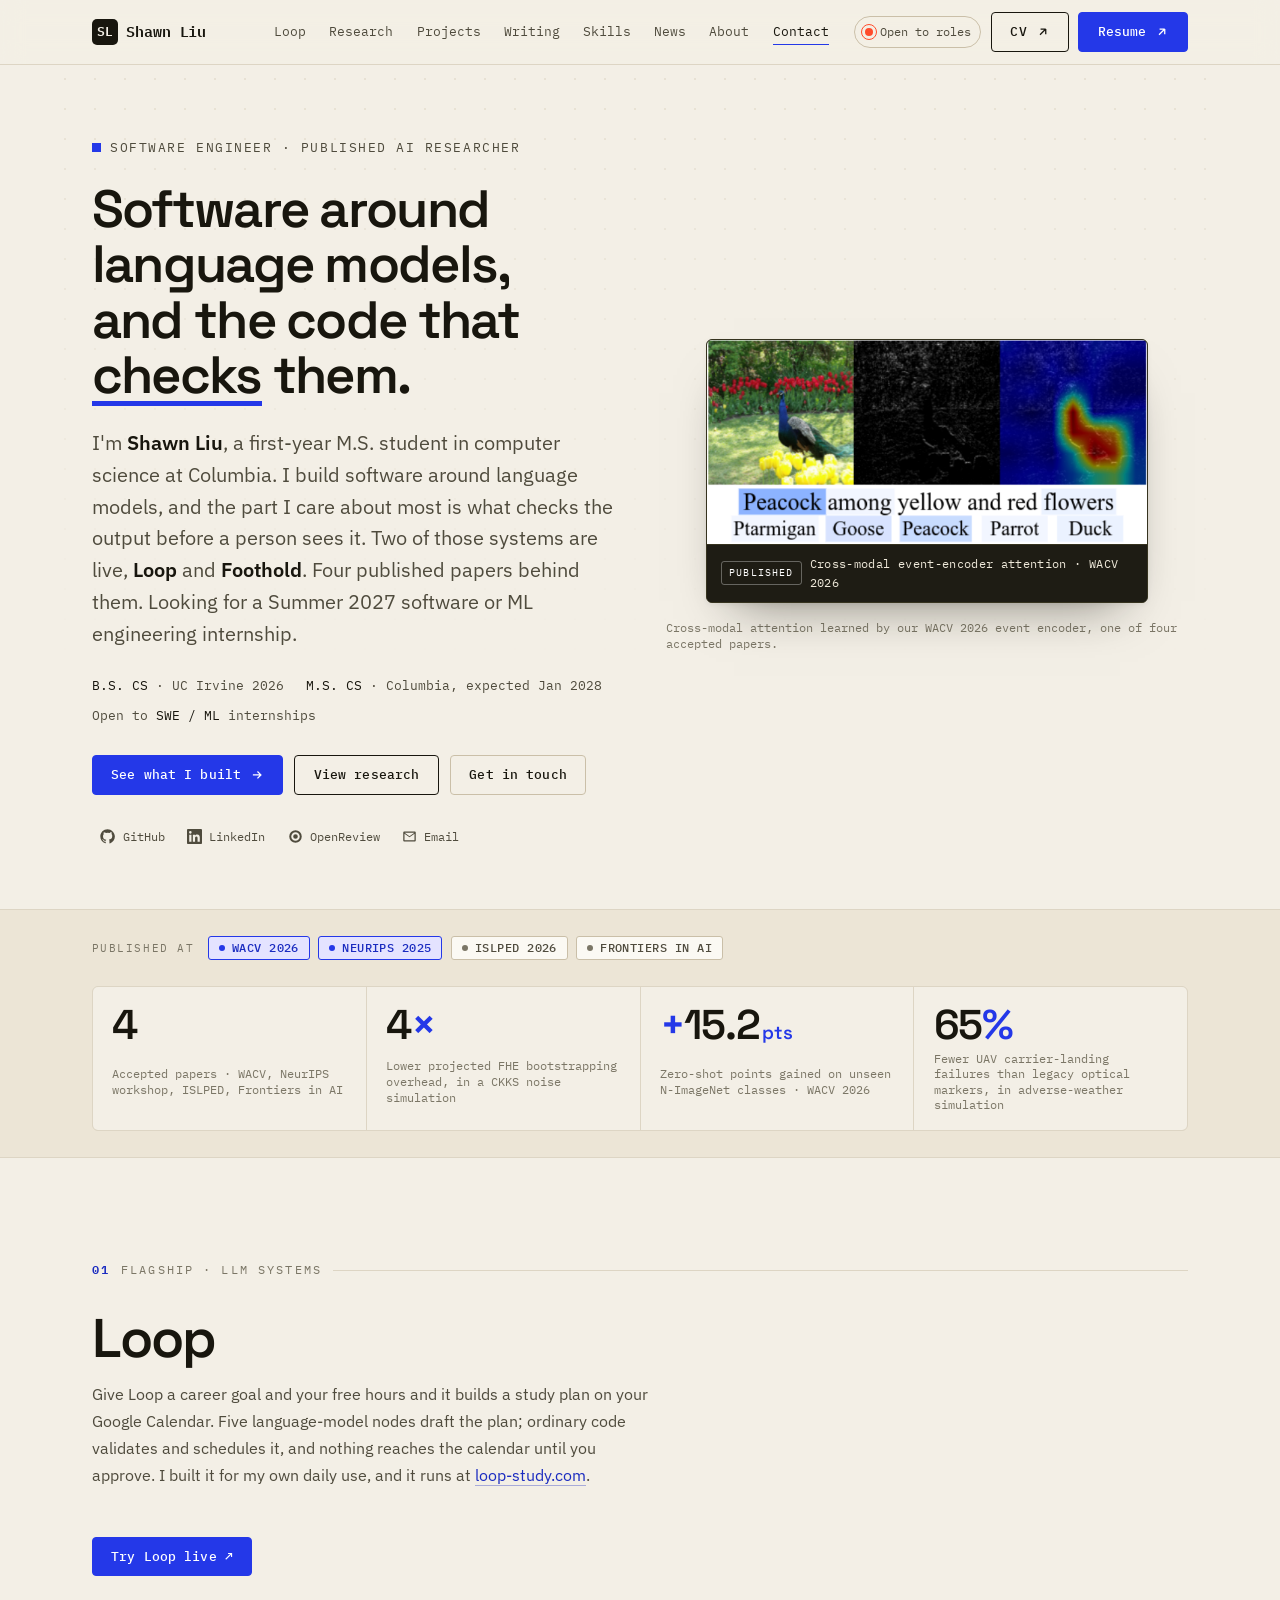
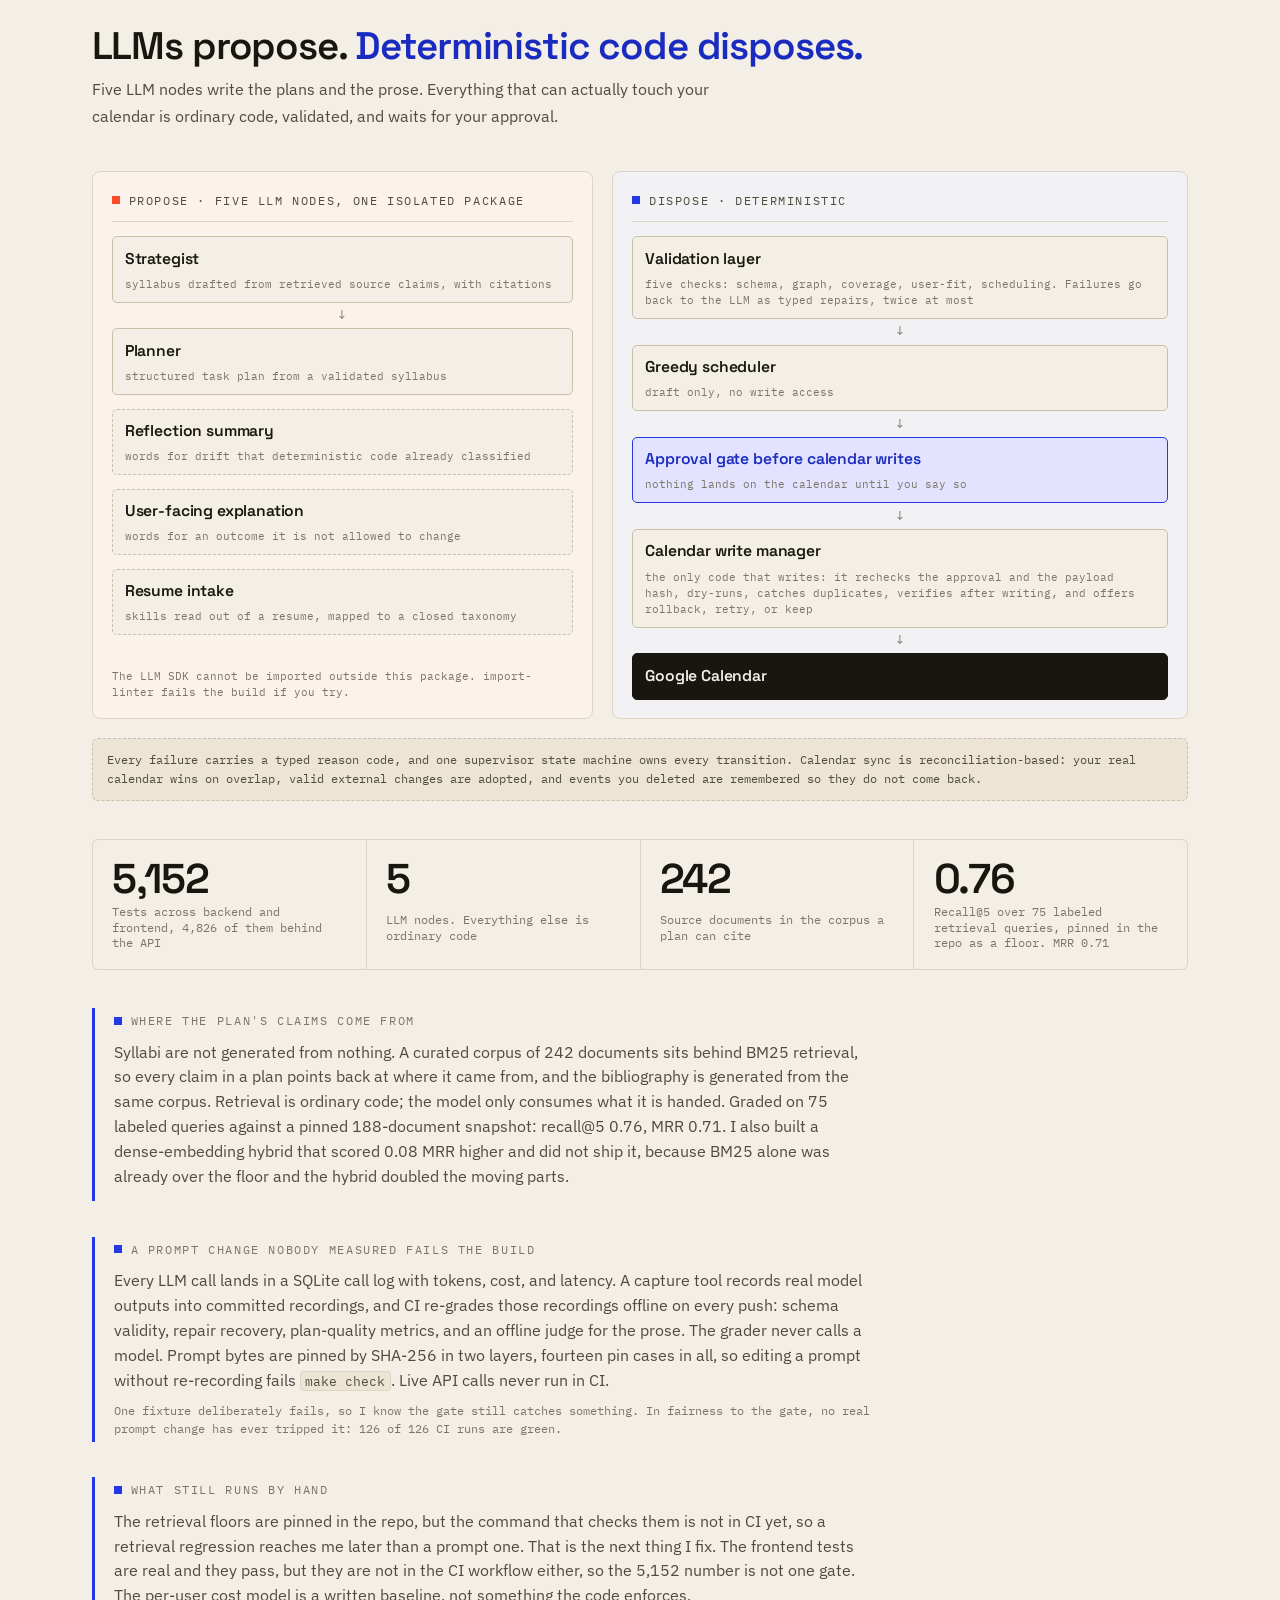
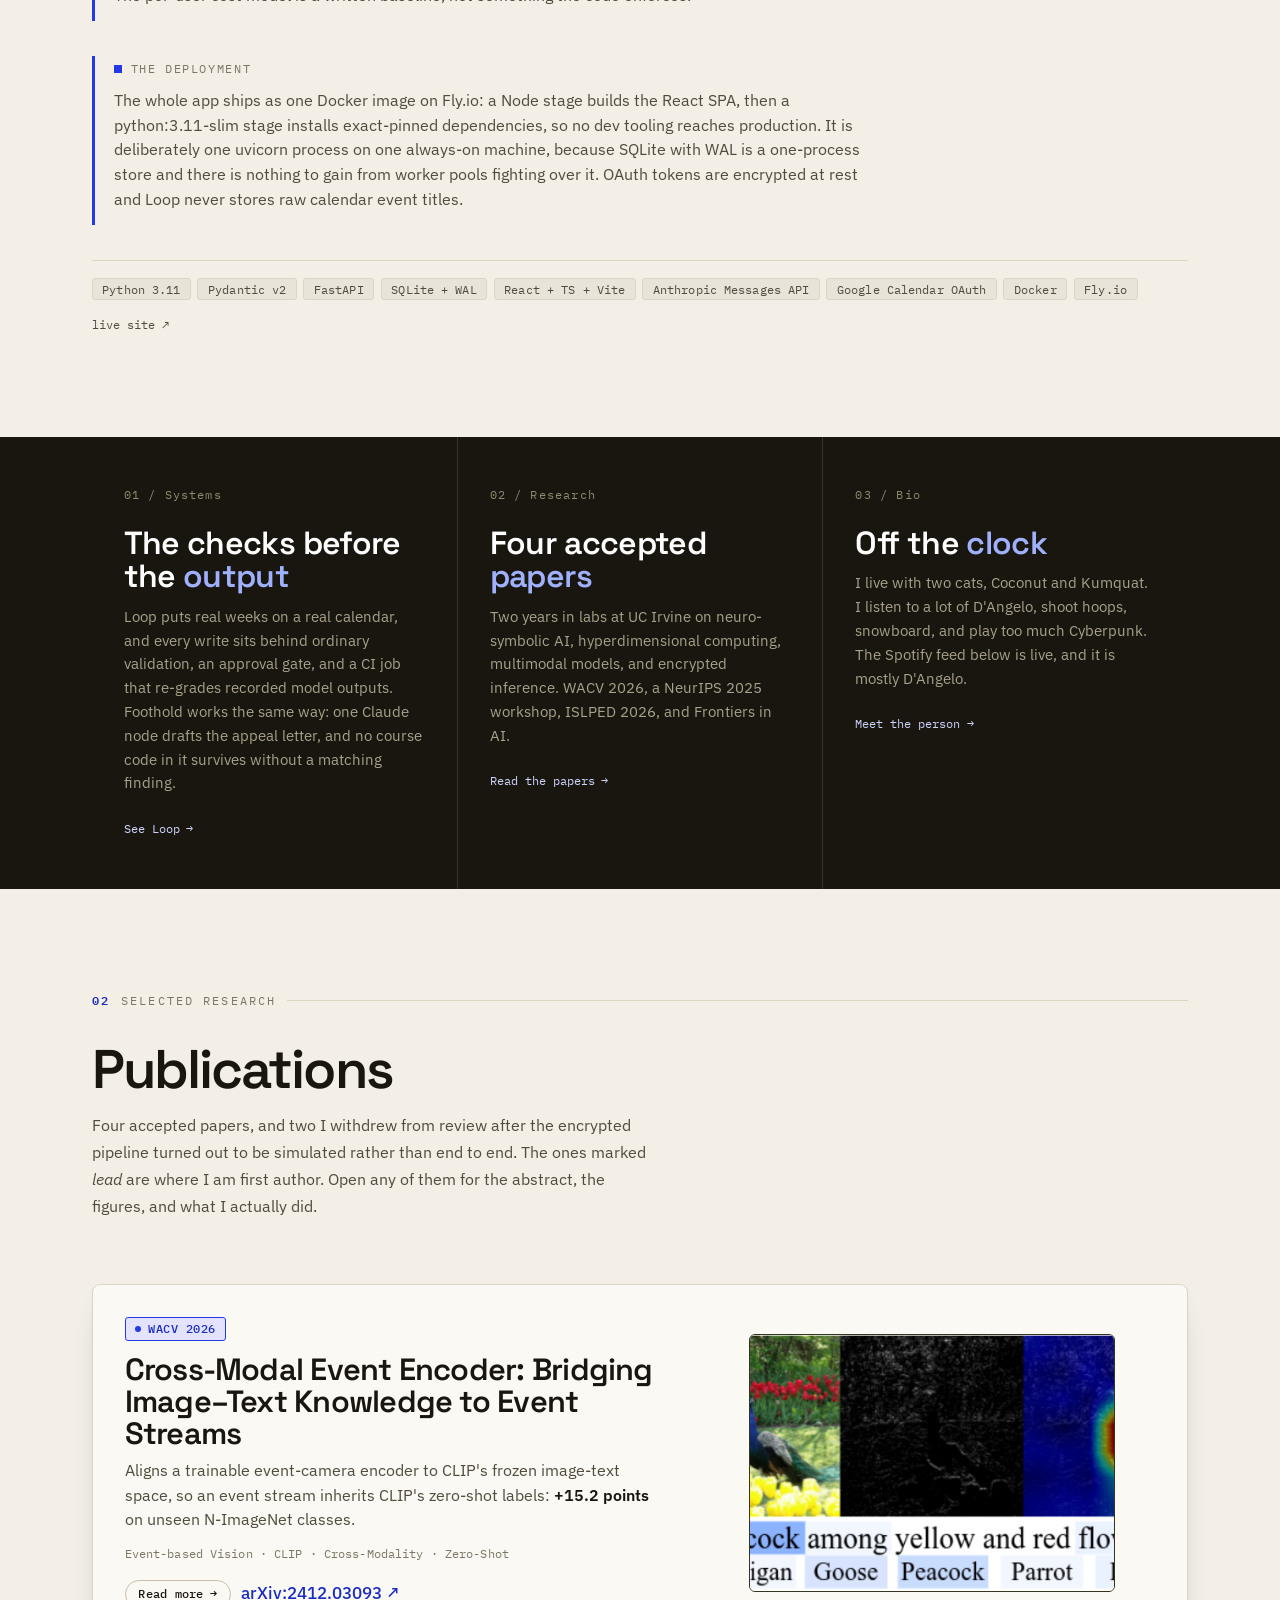
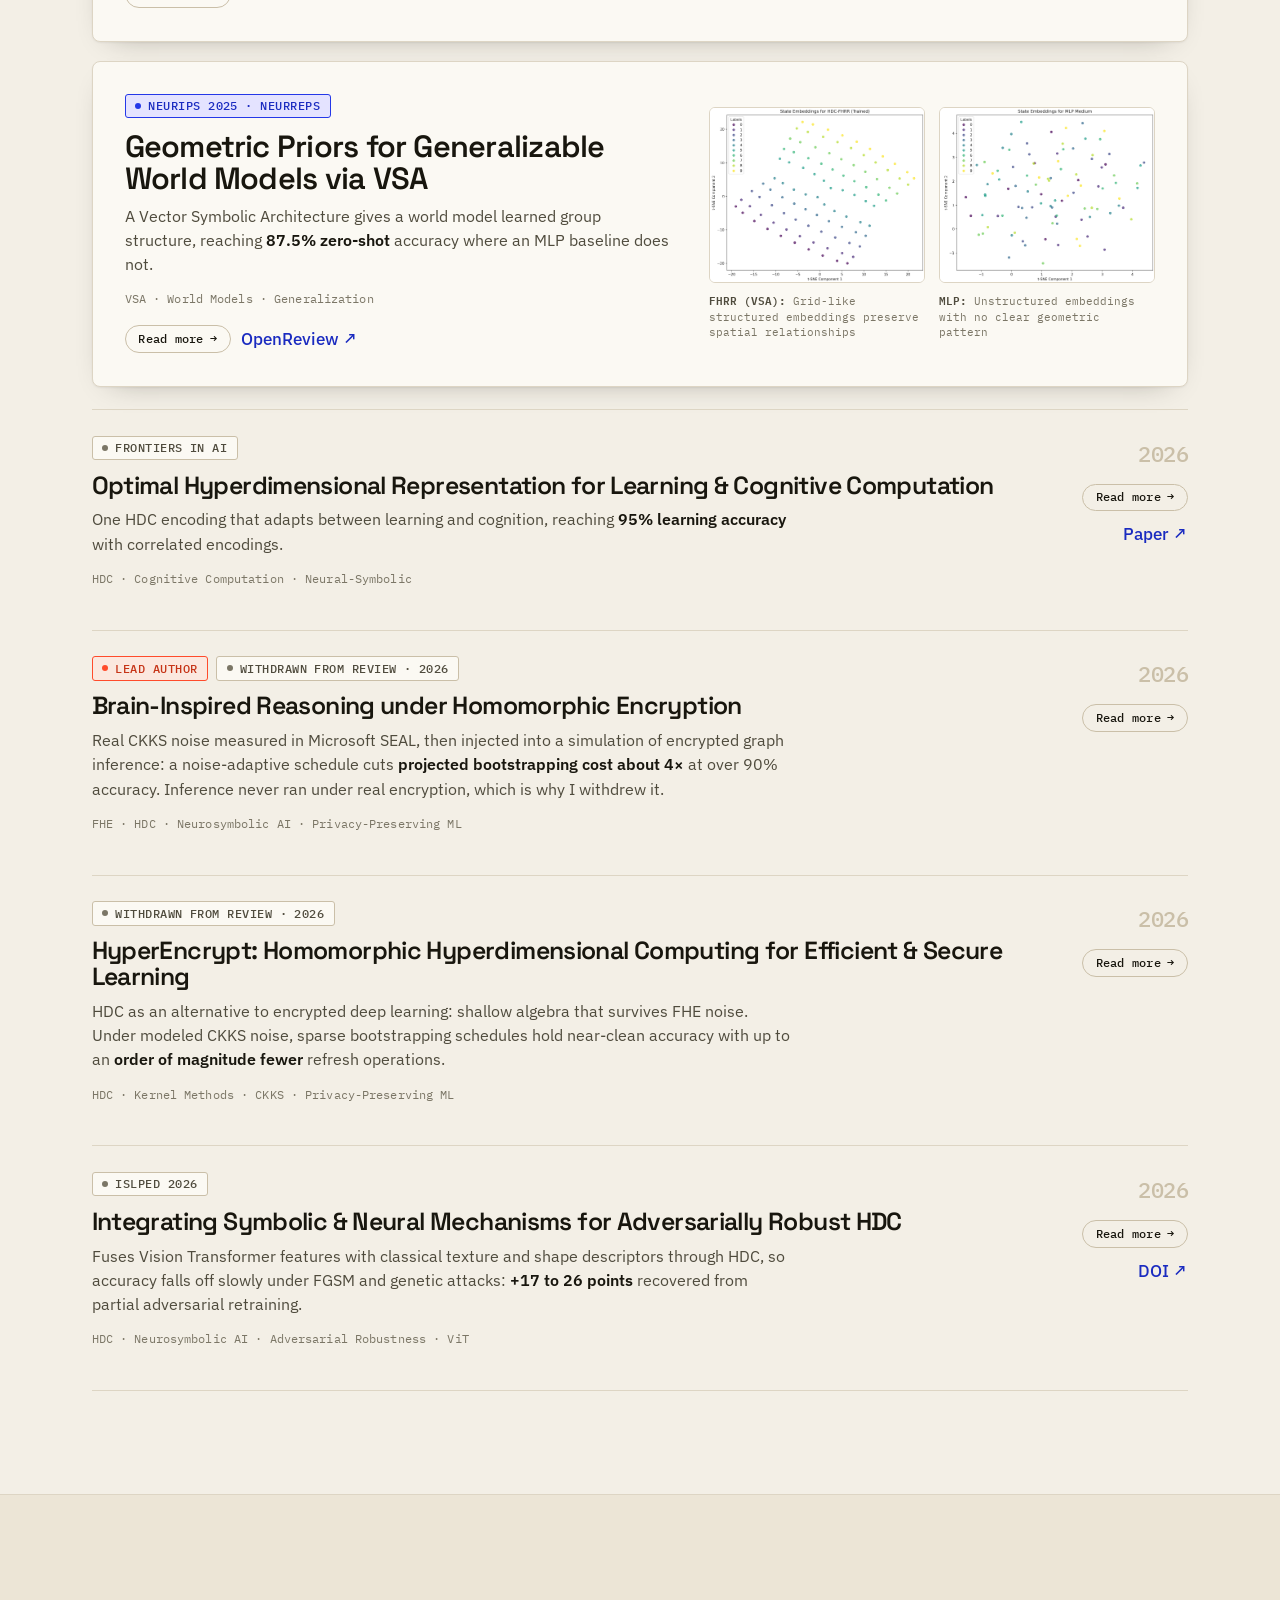
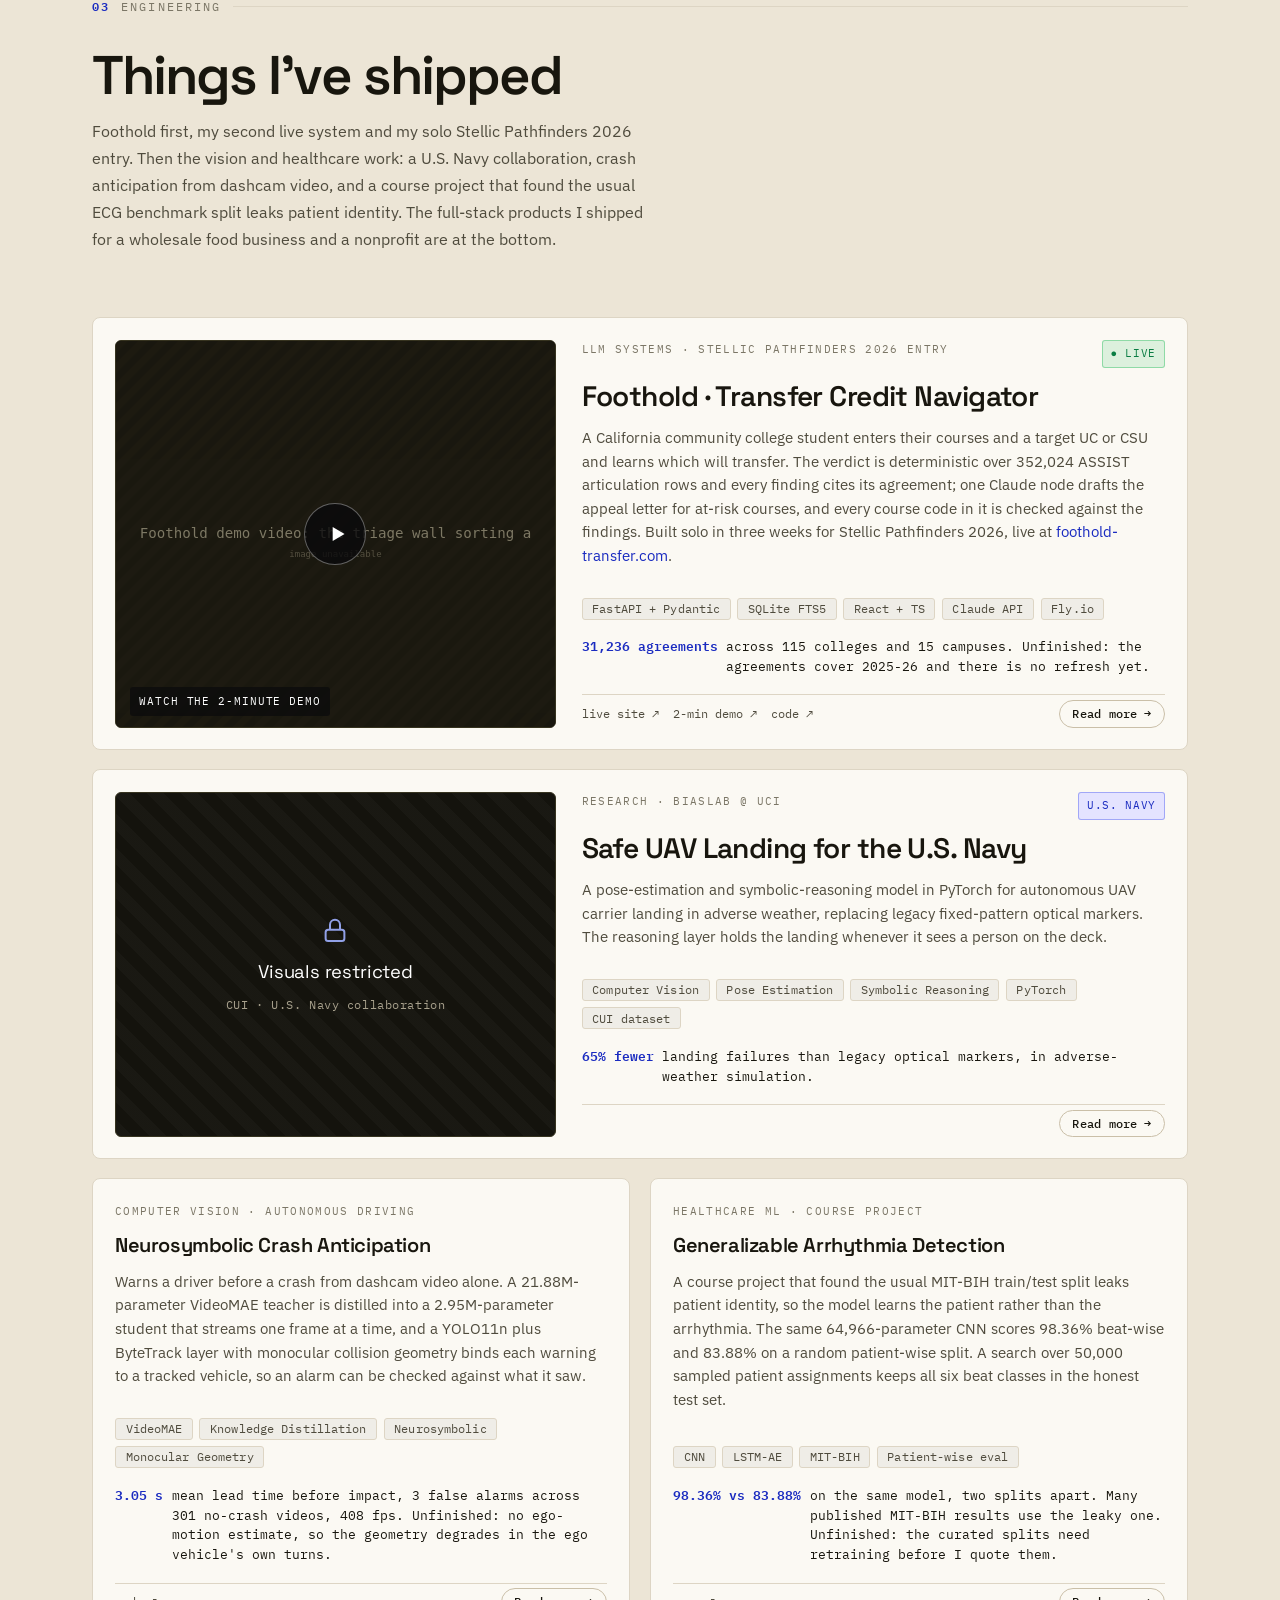
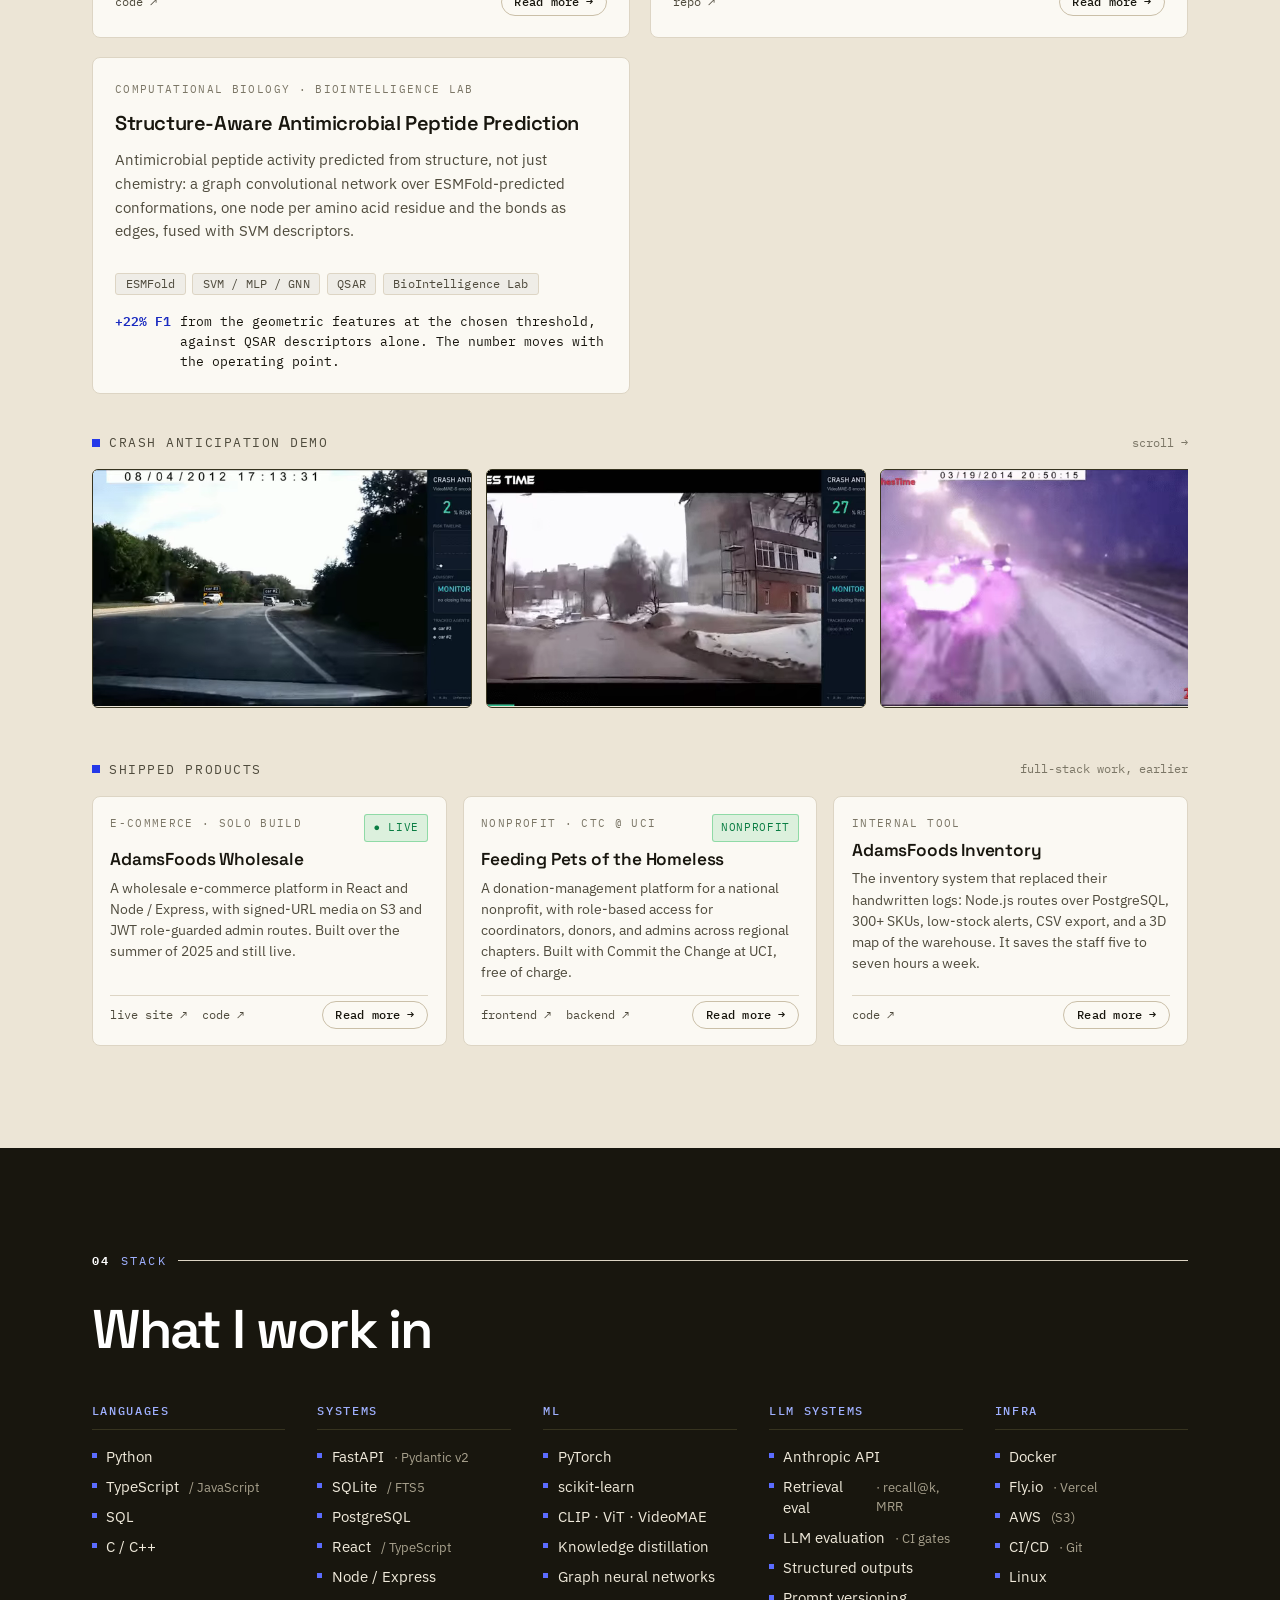
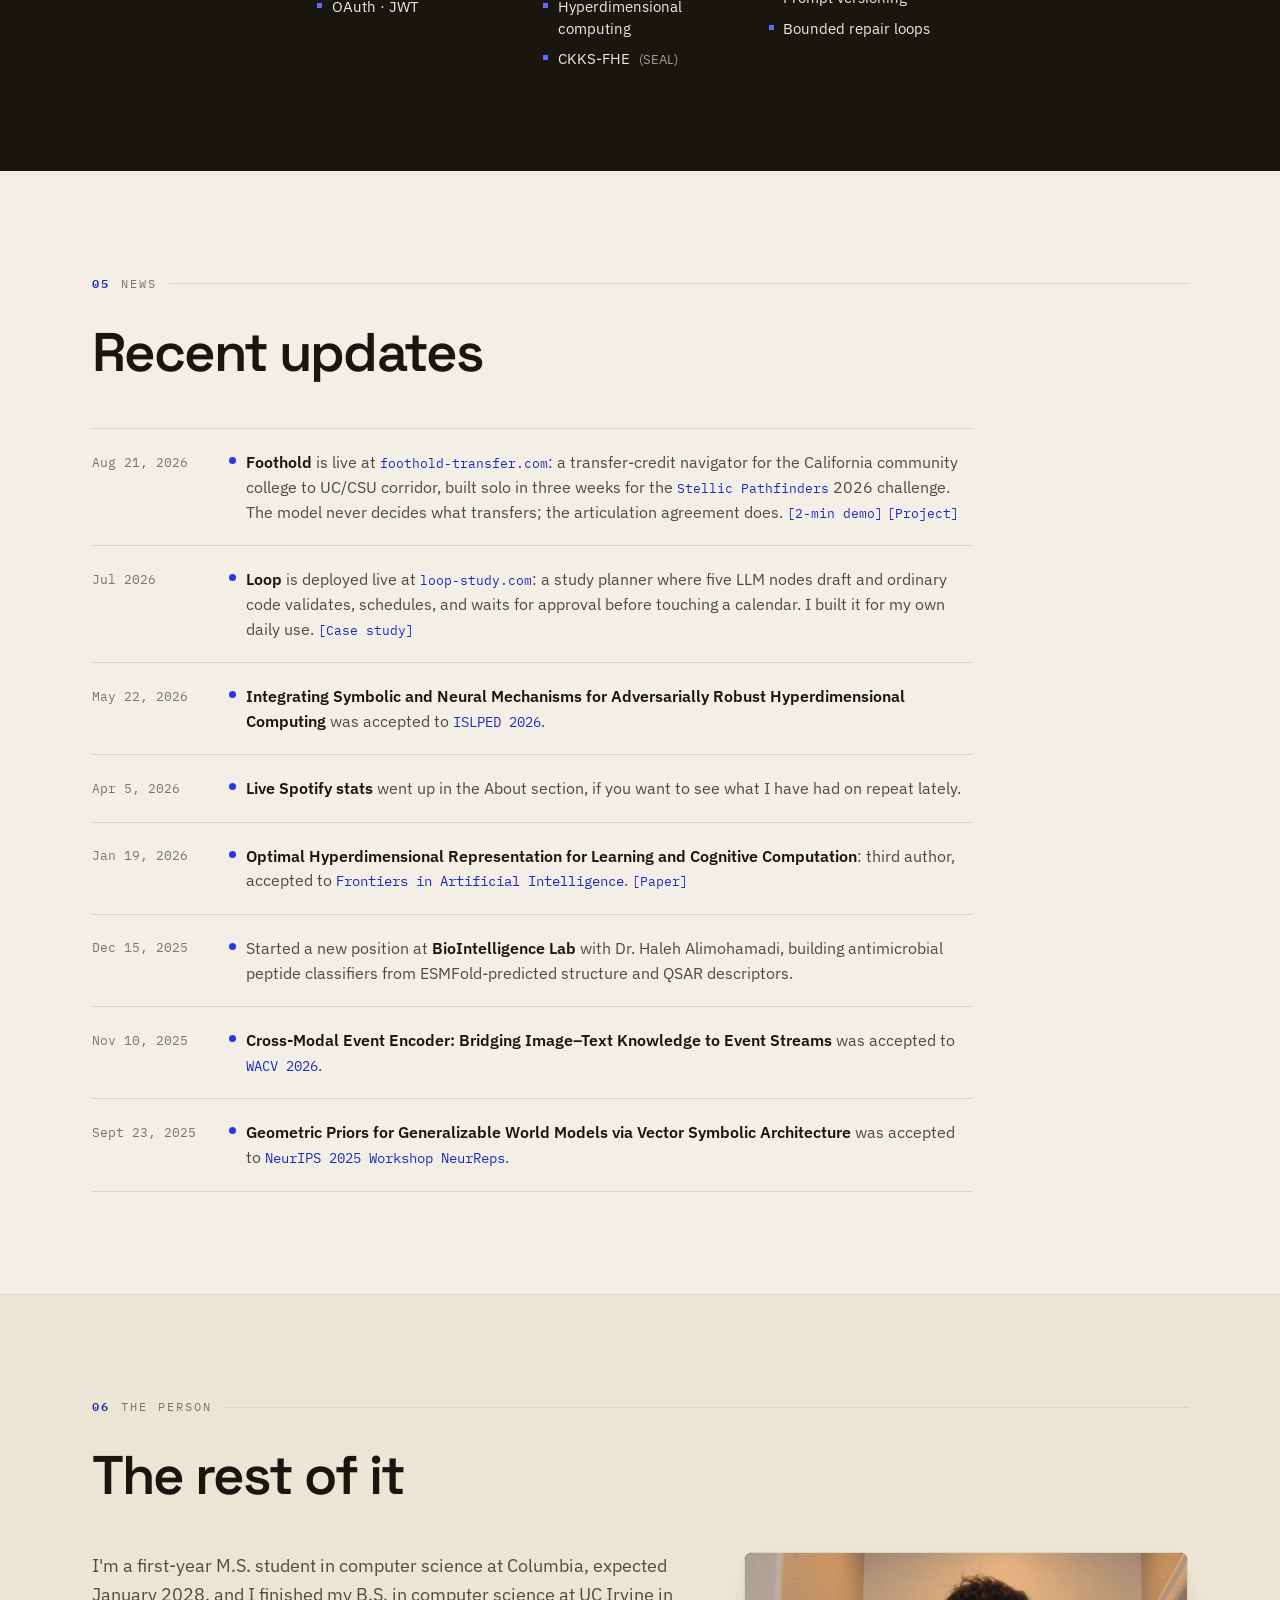
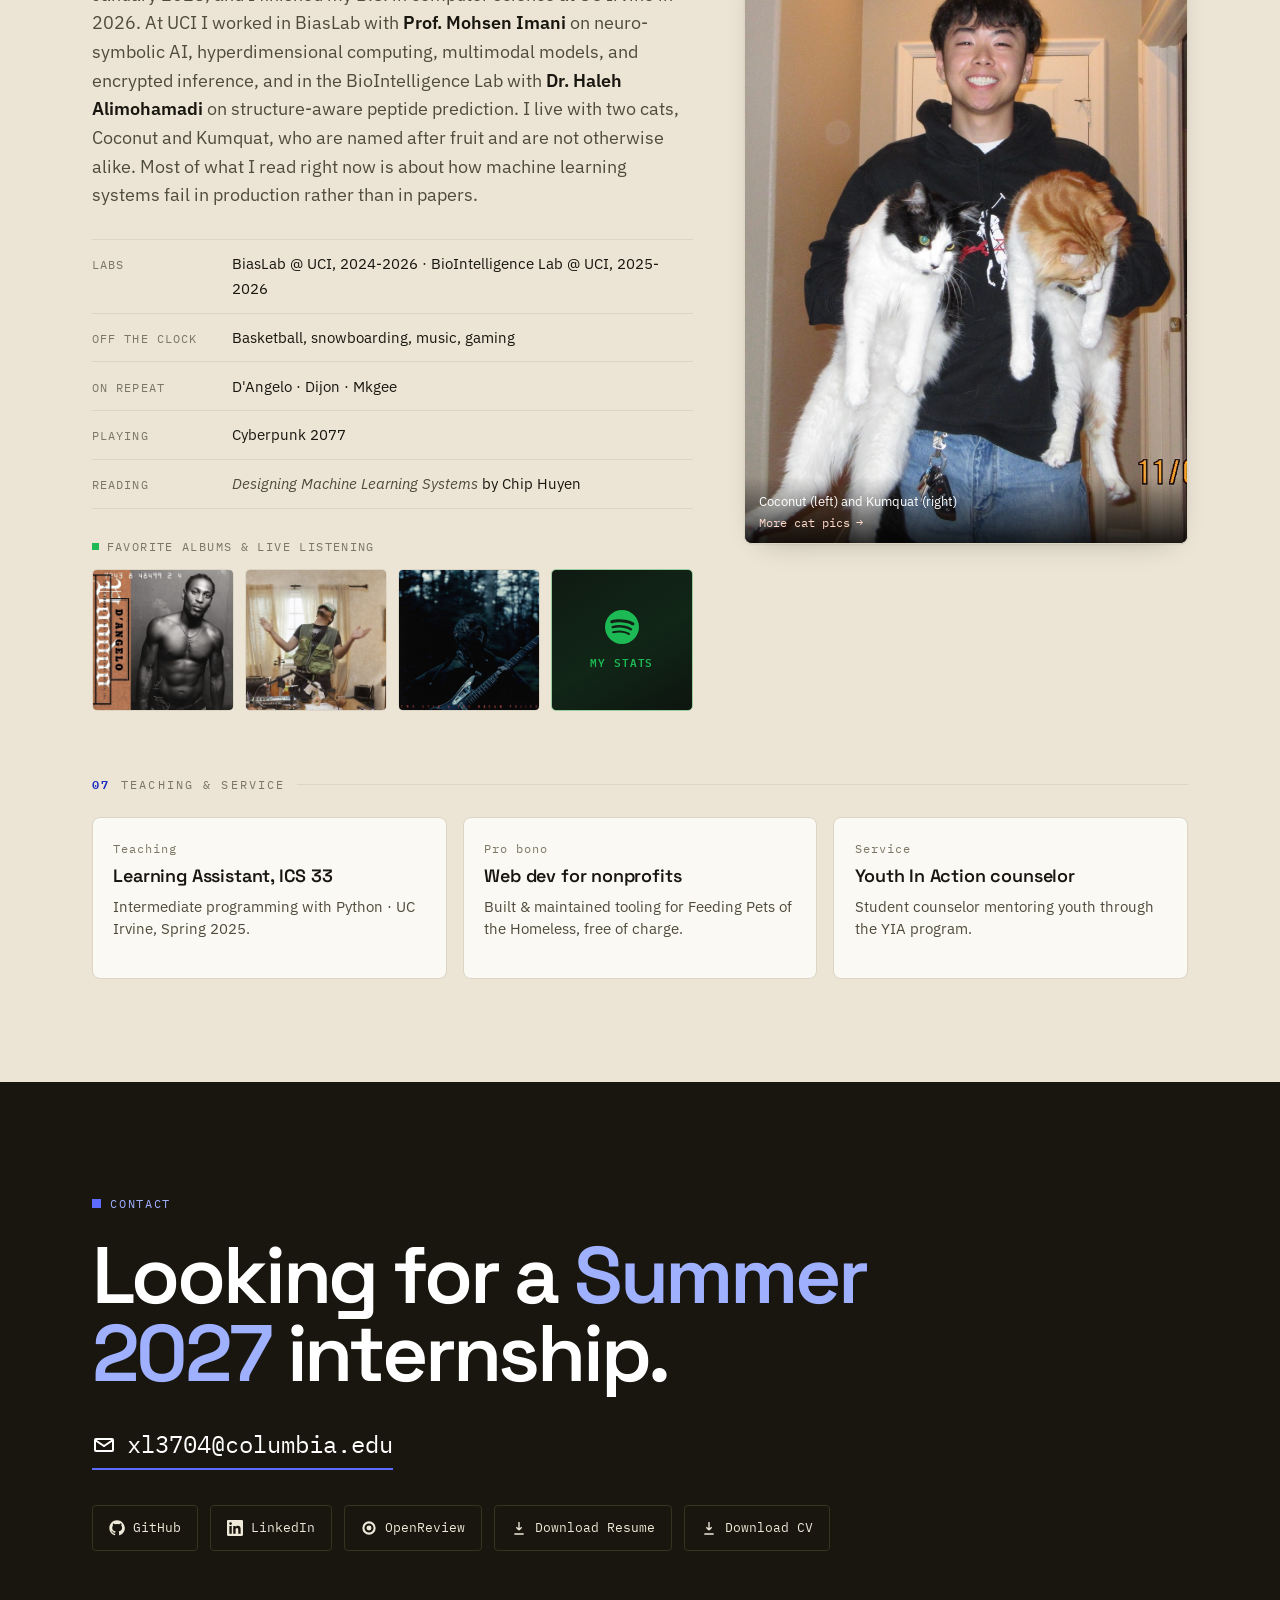
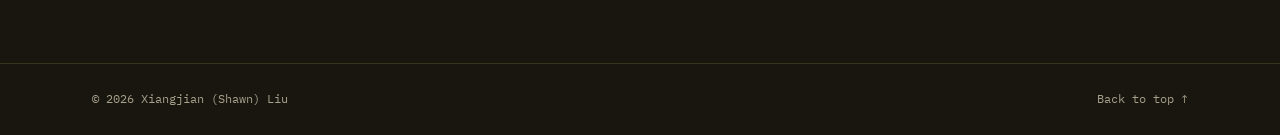
==== commit eaf1bb4e: "new resume" ====
--- a/index.html
+++ b/index.html
@@ -222,10 +222,10 @@
       </nav>
       <div class="nav__cta">
         <span class="nav__status"><span class="pulse"></span> Open to roles</span>
-        <a class="btn btn--ghost" href="assets/CV/Shawn_Liu_CV_Research_17.pdf" target="_blank" rel="noopener">CV
+        <a class="btn btn--ghost" href="assets/CV/Shawn_Liu_CV_Research_18.pdf" target="_blank" rel="noopener">CV
           <svg viewBox="0 0 24 24" fill="none" stroke="currentColor" stroke-width="2.2"><path d="M7 17L17 7M17 7H8M17 7v9"/></svg>
         </a>
-        <a class="btn btn--accent" href="assets/CV/Shawn_Liu_Resume_20.pdf" target="_blank" rel="noopener">Resume
+        <a class="btn btn--accent" href="assets/CV/Shawn_Liu_Resume_21.pdf" target="_blank" rel="noopener">Resume
           <svg viewBox="0 0 24 24" fill="none" stroke="currentColor" stroke-width="2.2"><path d="M7 17L17 7M17 7H8M17 7v9"/></svg>
         </a>
         <button class="nav__menu" aria-label="Open menu" aria-expanded="false" aria-controls="nav-drawer">
@@ -246,8 +246,8 @@
       <a href="#news">News</a>
       <a href="#about">About</a>
       <a href="#contact">Contact</a>
-      <a href="assets/CV/Shawn_Liu_Resume_20.pdf" target="_blank" rel="noopener">Download Resume ↗</a>
-      <a href="assets/CV/Shawn_Liu_CV_Research_17.pdf" target="_blank" rel="noopener">Download CV ↗</a>
+      <a href="assets/CV/Shawn_Liu_Resume_21.pdf" target="_blank" rel="noopener">Download Resume ↗</a>
+      <a href="assets/CV/Shawn_Liu_CV_Research_18.pdf" target="_blank" rel="noopener">Download CV ↗</a>
     </nav>
   </div>
 
@@ -962,8 +962,8 @@
           <a href="https://github.com/ShawnnnLiu/" target="_blank" rel="noopener"><svg viewBox="0 0 24 24"><path d="M12 .5C5.7.5.5 5.7.5 12c0 5.1 3.3 9.4 7.9 10.9.6.1.8-.2.8-.6v-2c-3.2.7-3.9-1.4-3.9-1.4-.5-1.3-1.3-1.7-1.3-1.7-1.1-.7.1-.7.1-.7 1.2.1 1.8 1.2 1.8 1.2 1 1.8 2.8 1.3 3.5 1 .1-.8.4-1.3.7-1.6-2.6-.3-5.3-1.3-5.3-5.7 0-1.3.5-2.3 1.2-3.1-.1-.3-.5-1.5.1-3.1 0 0 1-.3 3.3 1.2a11.5 11.5 0 0 1 6 0C17.3 4.7 18.3 5 18.3 5c.6 1.6.2 2.8.1 3.1.8.8 1.2 1.8 1.2 3.1 0 4.4-2.7 5.4-5.3 5.7.4.4.8 1.1.8 2.2v3.3c0 .4.2.7.8.6 4.6-1.5 7.9-5.8 7.9-10.9C23.5 5.7 18.3.5 12 .5z"/></svg> GitHub</a>
           <a href="https://www.linkedin.com/in/xiangjian-shawn-liu/" target="_blank" rel="noopener"><svg viewBox="0 0 24 24"><path d="M20.45 20.45h-3.56v-5.57c0-1.33-.02-3.04-1.85-3.04-1.85 0-2.13 1.45-2.13 2.94v5.67H9.35V9h3.42v1.56h.05c.48-.9 1.64-1.85 3.37-1.85 3.6 0 4.27 2.37 4.27 5.46v6.28zM5.34 7.43a2.06 2.06 0 1 1 0-4.13 2.06 2.06 0 0 1 0 4.13zM7.12 20.45H3.55V9h3.57v11.45zM22.22 0H1.77C.8 0 0 .77 0 1.73v20.54C0 23.22.8 24 1.77 24h20.45c.98 0 1.78-.78 1.78-1.73V1.73C24 .77 23.2 0 22.22 0z"/></svg> LinkedIn</a>
           <a href="https://openreview.net/profile?id=%7EXiangjian_Liu1" target="_blank" rel="noopener"><svg viewBox="0 0 24 24"><path d="M12 2a10 10 0 1 0 0 20 10 10 0 0 0 0-20zm0 3.2A6.8 6.8 0 1 1 5.2 12 6.8 6.8 0 0 1 12 5.2zm0 3.1A3.7 3.7 0 1 0 15.7 12 3.7 3.7 0 0 0 12 8.3z"/></svg> OpenReview</a>
-          <a href="assets/CV/Shawn_Liu_Resume_20.pdf" target="_blank" rel="noopener"><svg viewBox="0 0 24 24" fill="none" stroke="currentColor" stroke-width="2"><path d="M12 3v12m0 0l-4-4m4 4l4-4M5 21h14"/></svg> Download Resume</a>
-          <a href="assets/CV/Shawn_Liu_CV_Research_17.pdf" target="_blank" rel="noopener"><svg viewBox="0 0 24 24" fill="none" stroke="currentColor" stroke-width="2"><path d="M12 3v12m0 0l-4-4m4 4l4-4M5 21h14"/></svg> Download CV</a>
+          <a href="assets/CV/Shawn_Liu_Resume_21.pdf" target="_blank" rel="noopener"><svg viewBox="0 0 24 24" fill="none" stroke="currentColor" stroke-width="2"><path d="M12 3v12m0 0l-4-4m4 4l4-4M5 21h14"/></svg> Download Resume</a>
+          <a href="assets/CV/Shawn_Liu_CV_Research_18.pdf" target="_blank" rel="noopener"><svg viewBox="0 0 24 24" fill="none" stroke="currentColor" stroke-width="2"><path d="M12 3v12m0 0l-4-4m4 4l4-4M5 21h14"/></svg> Download CV</a>
         </div>
       </div>
     </section>
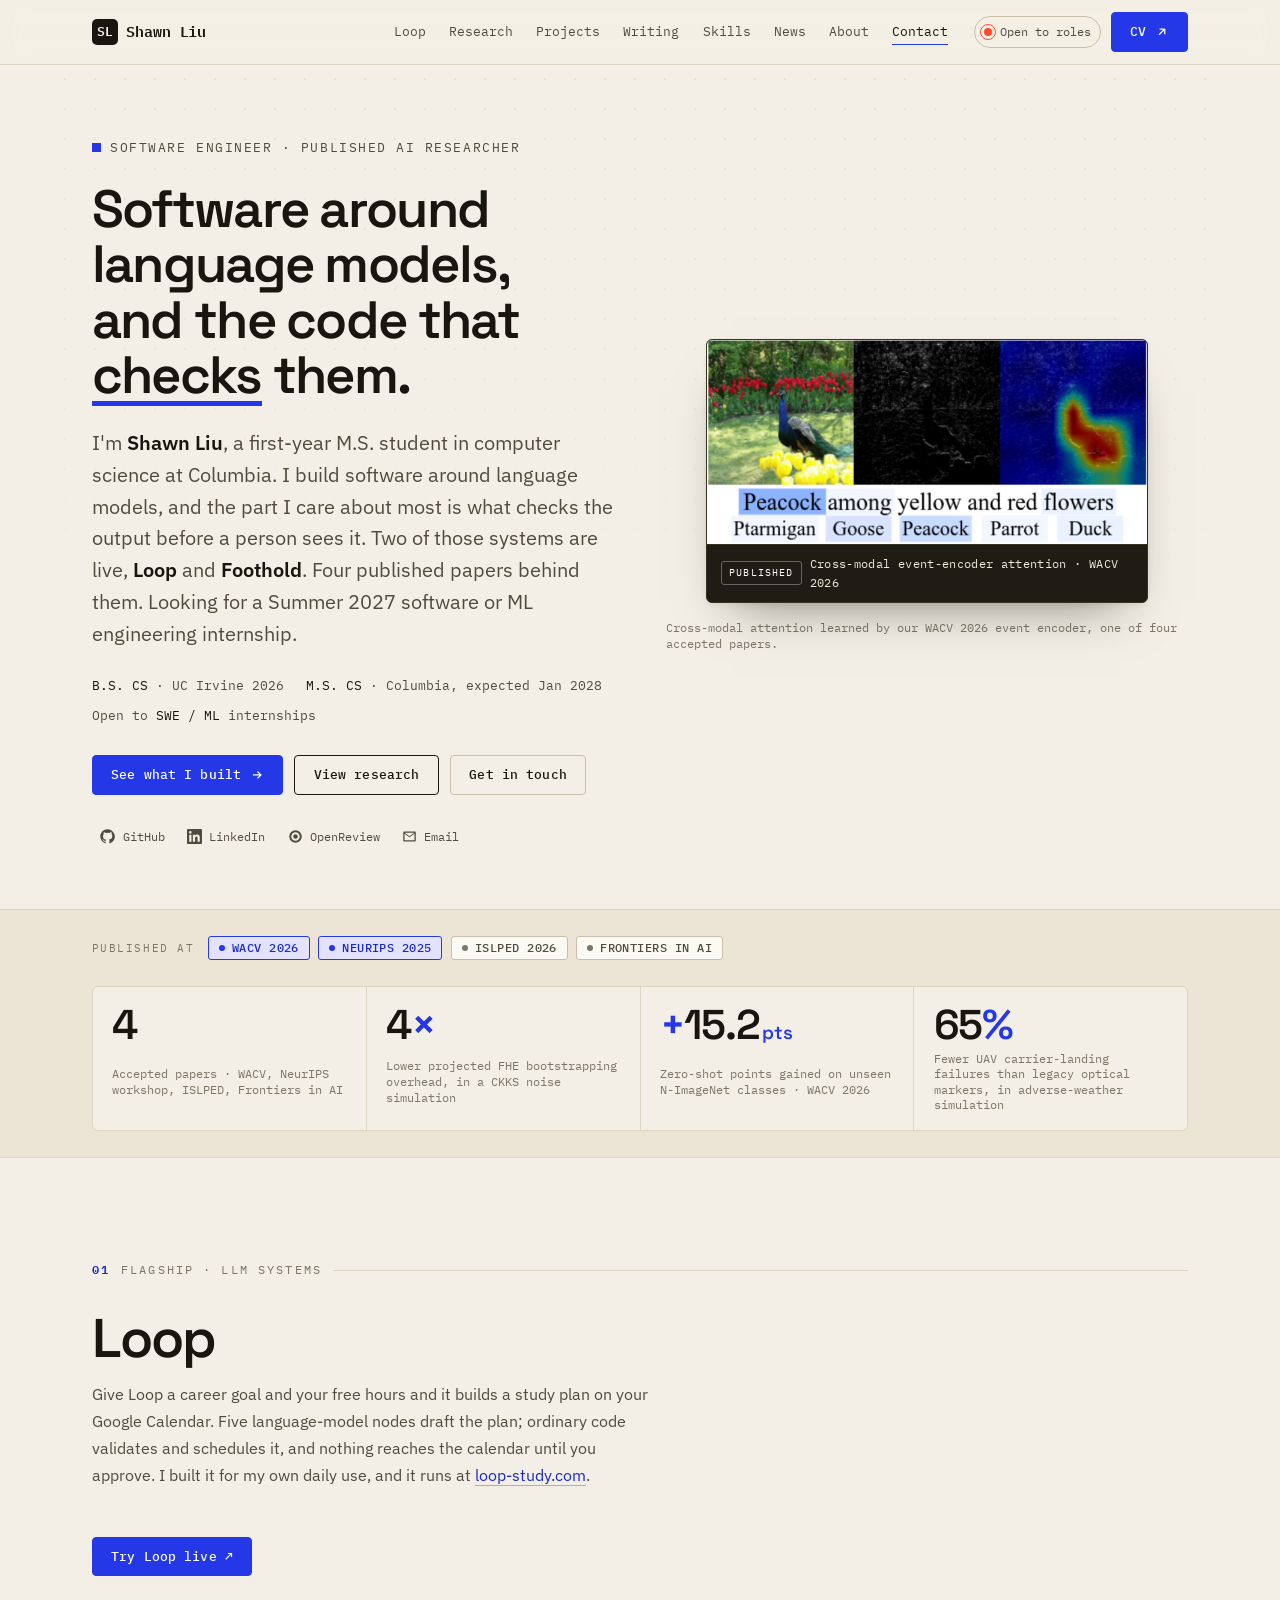
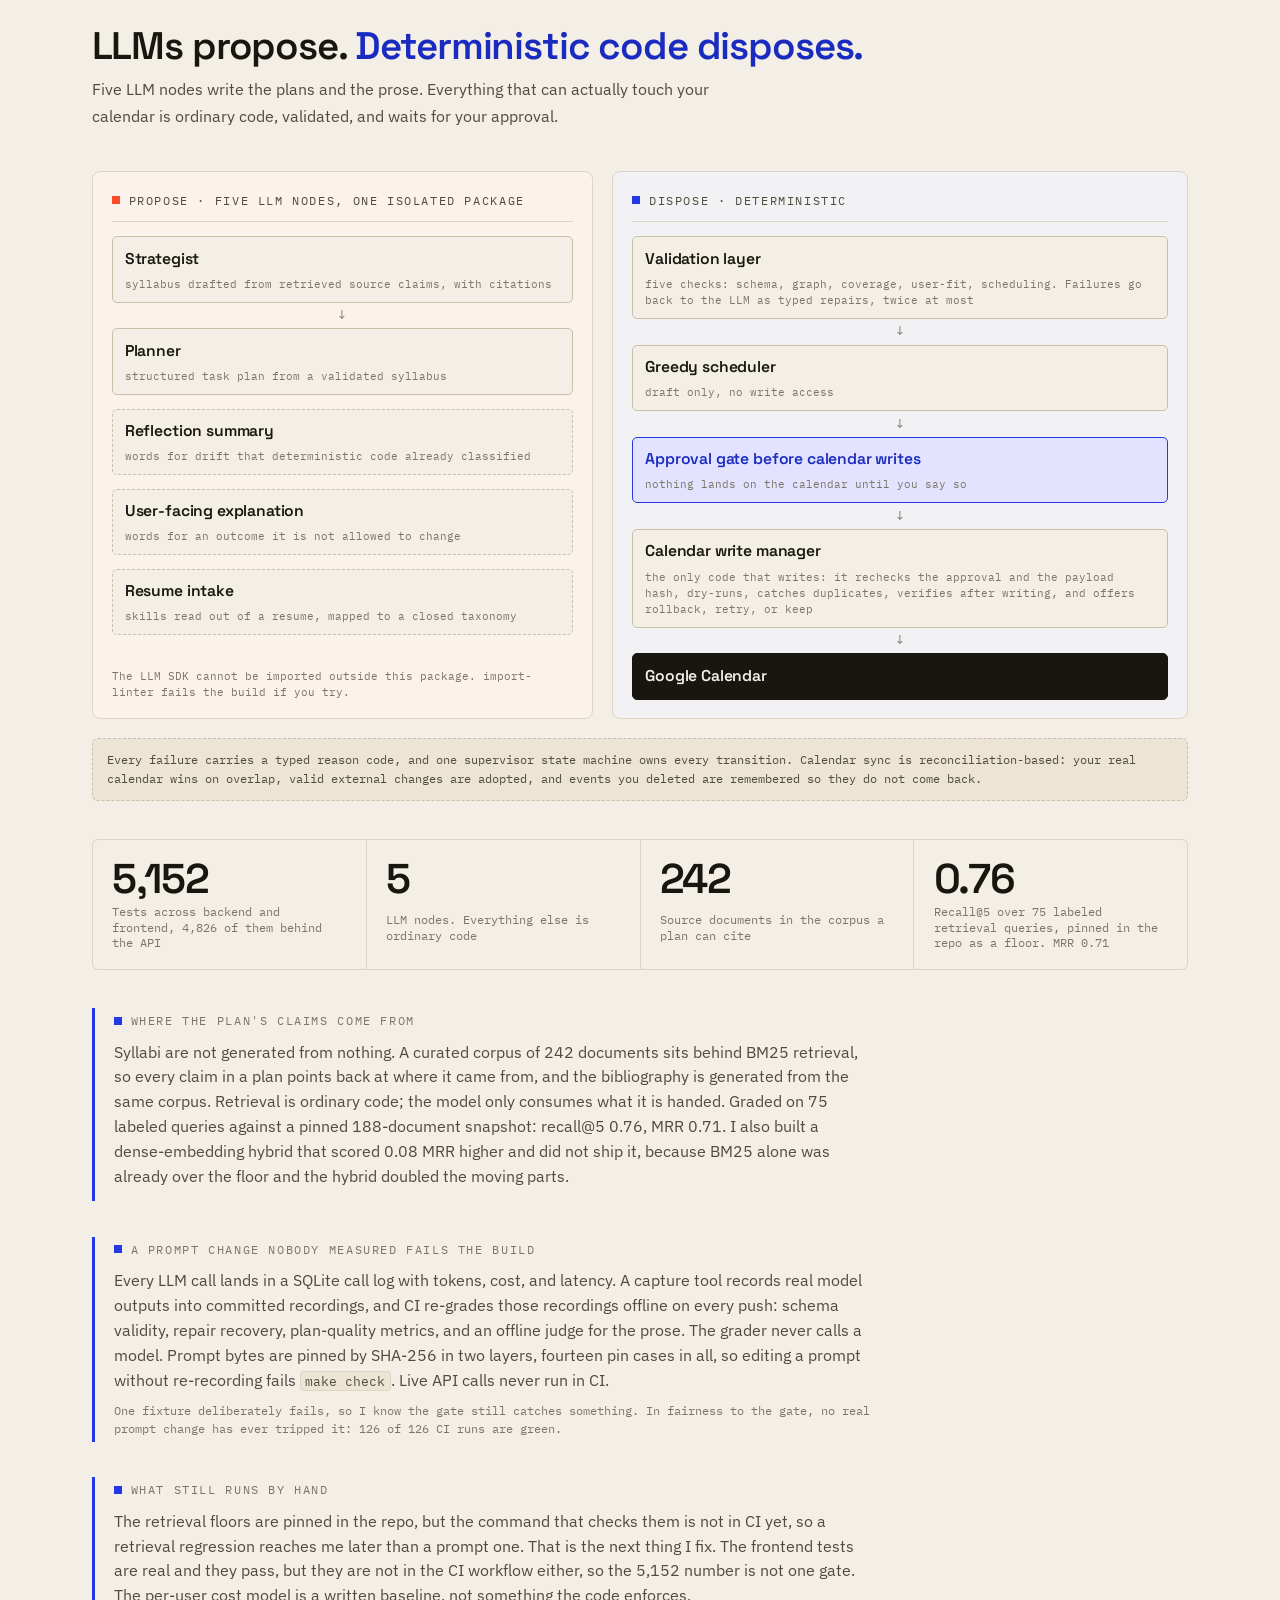
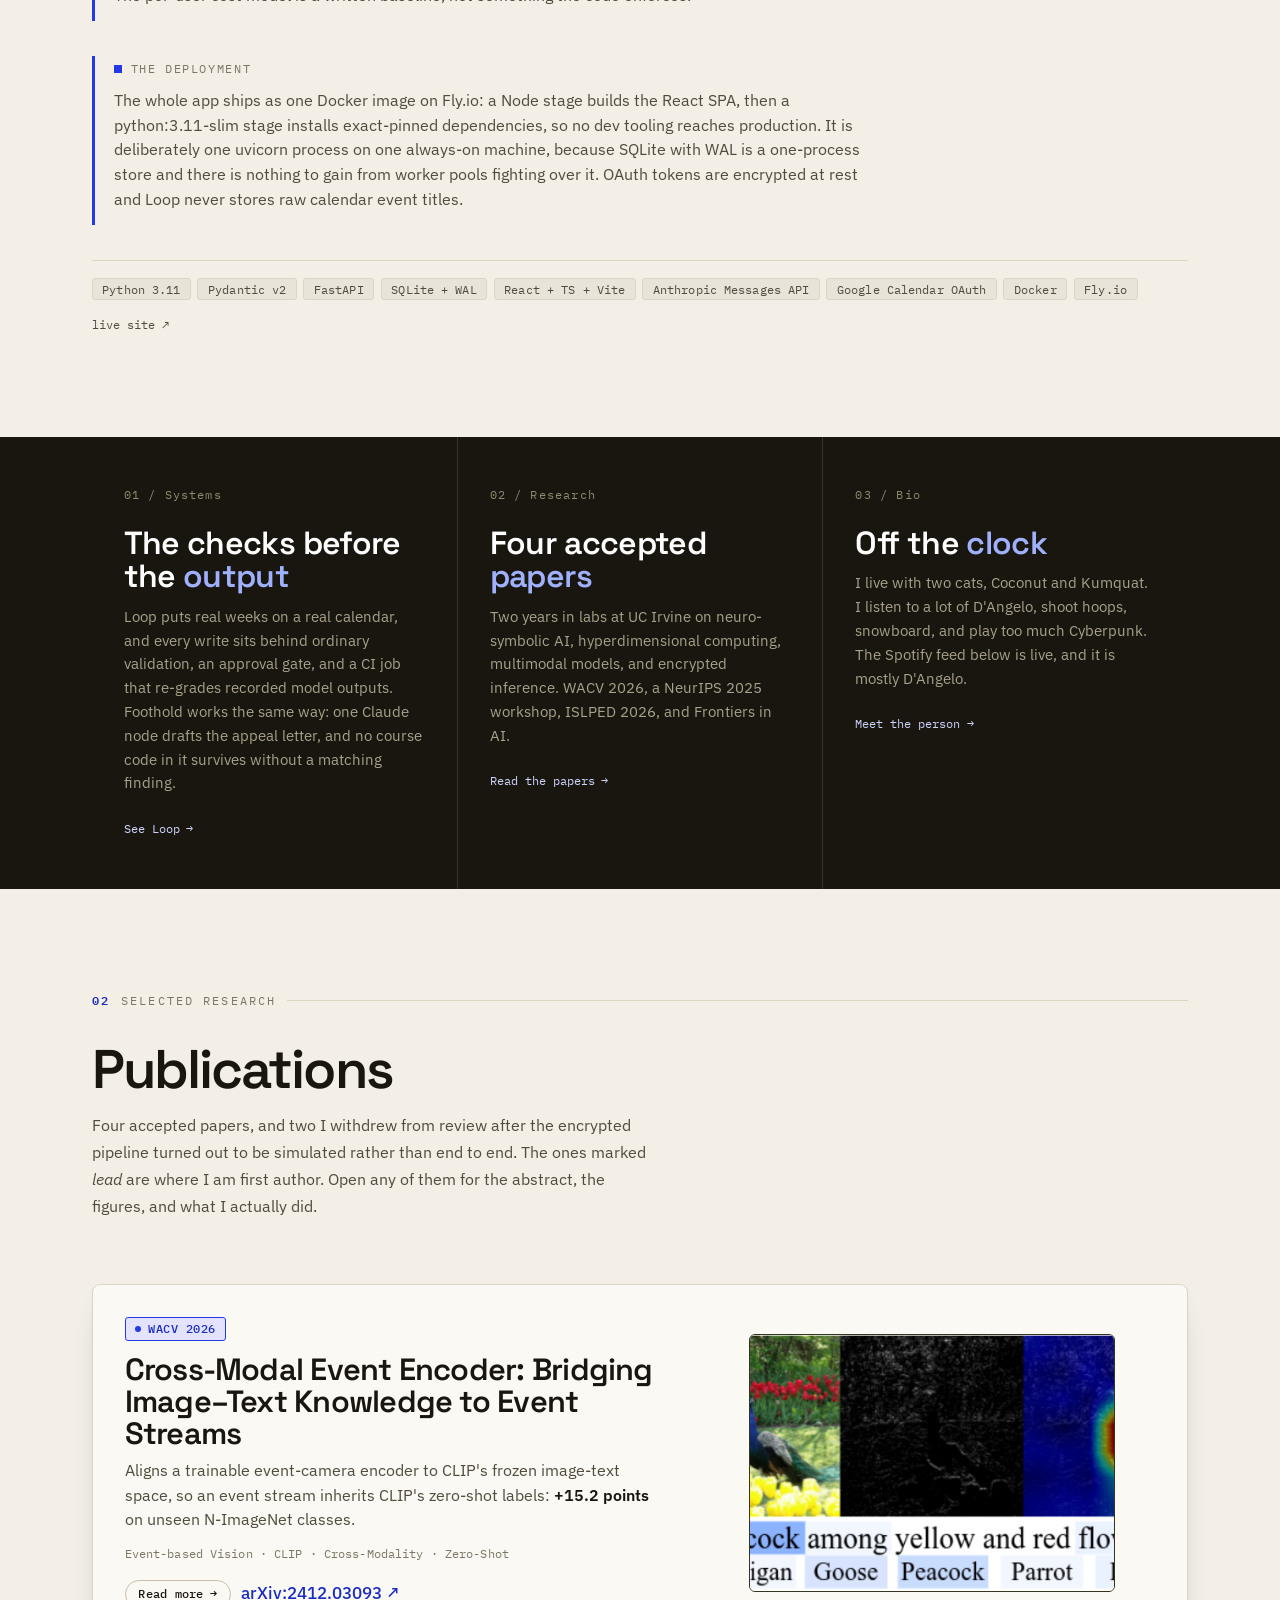
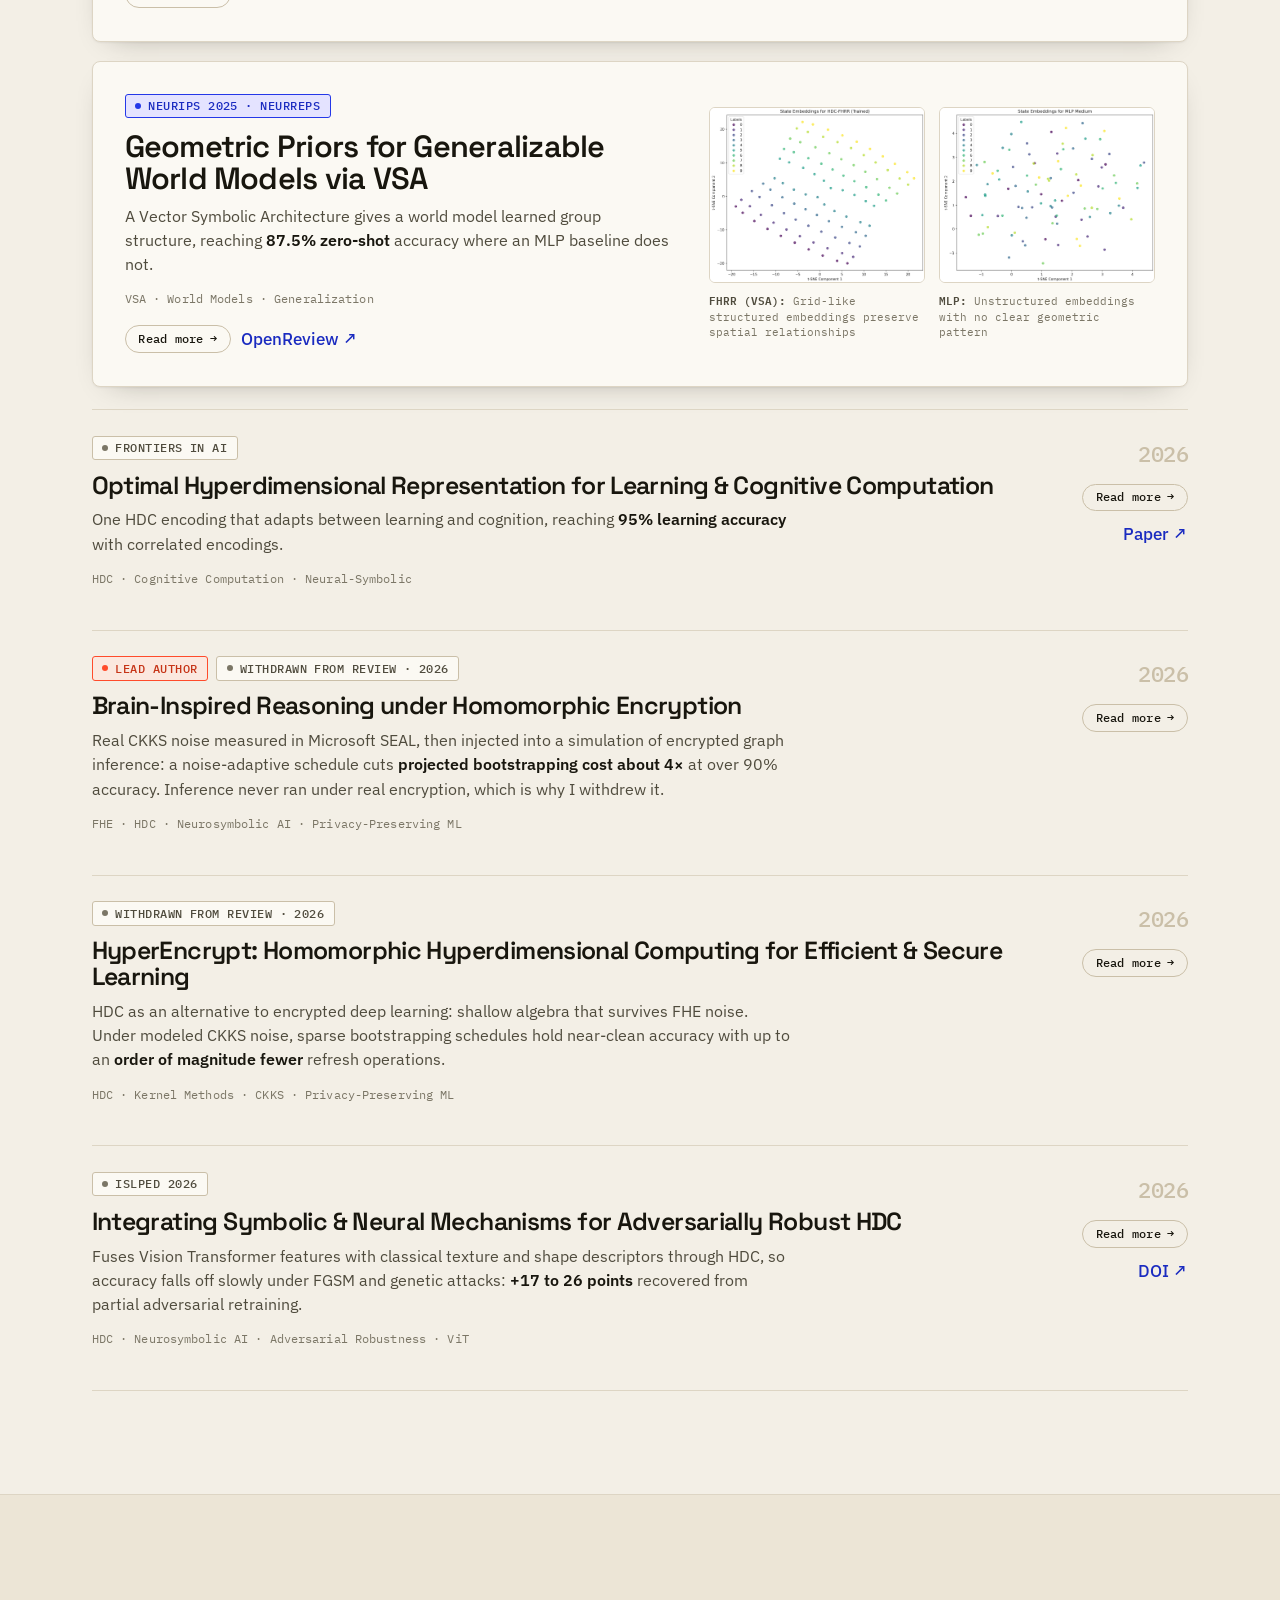
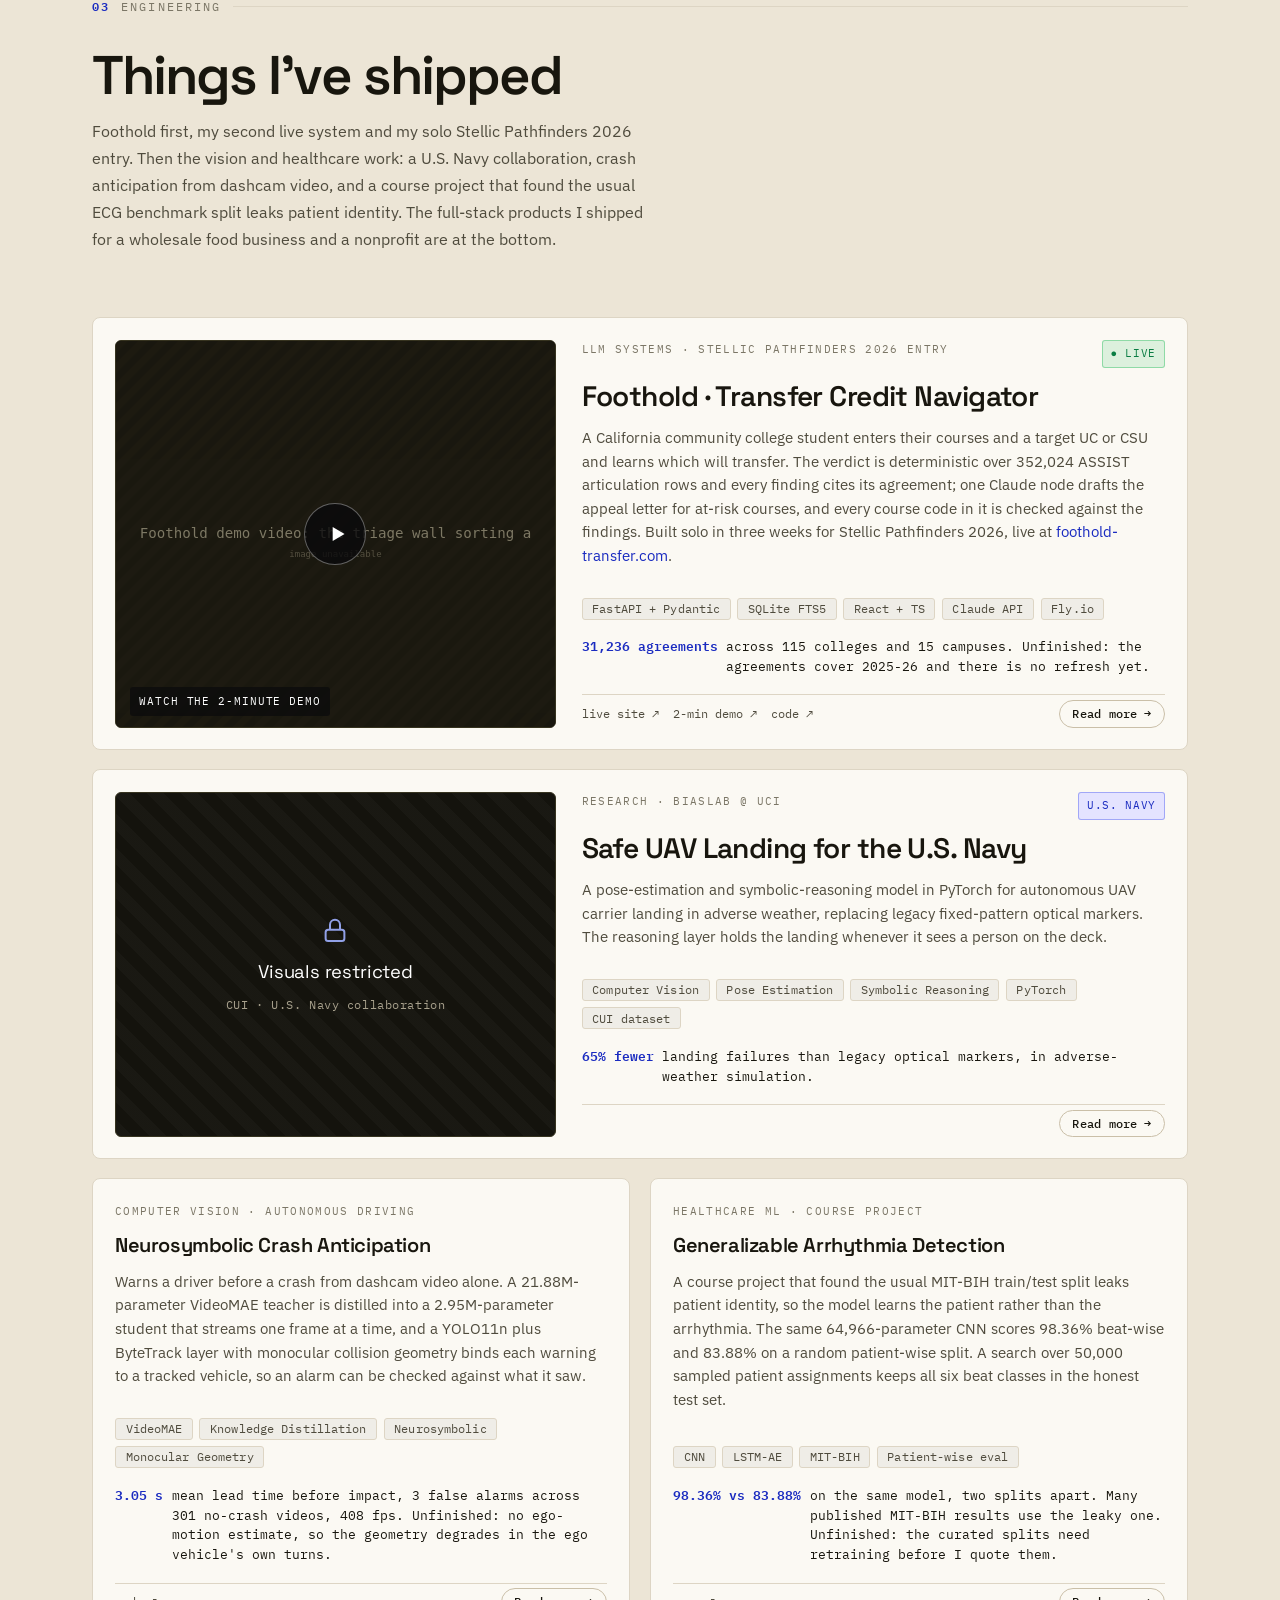
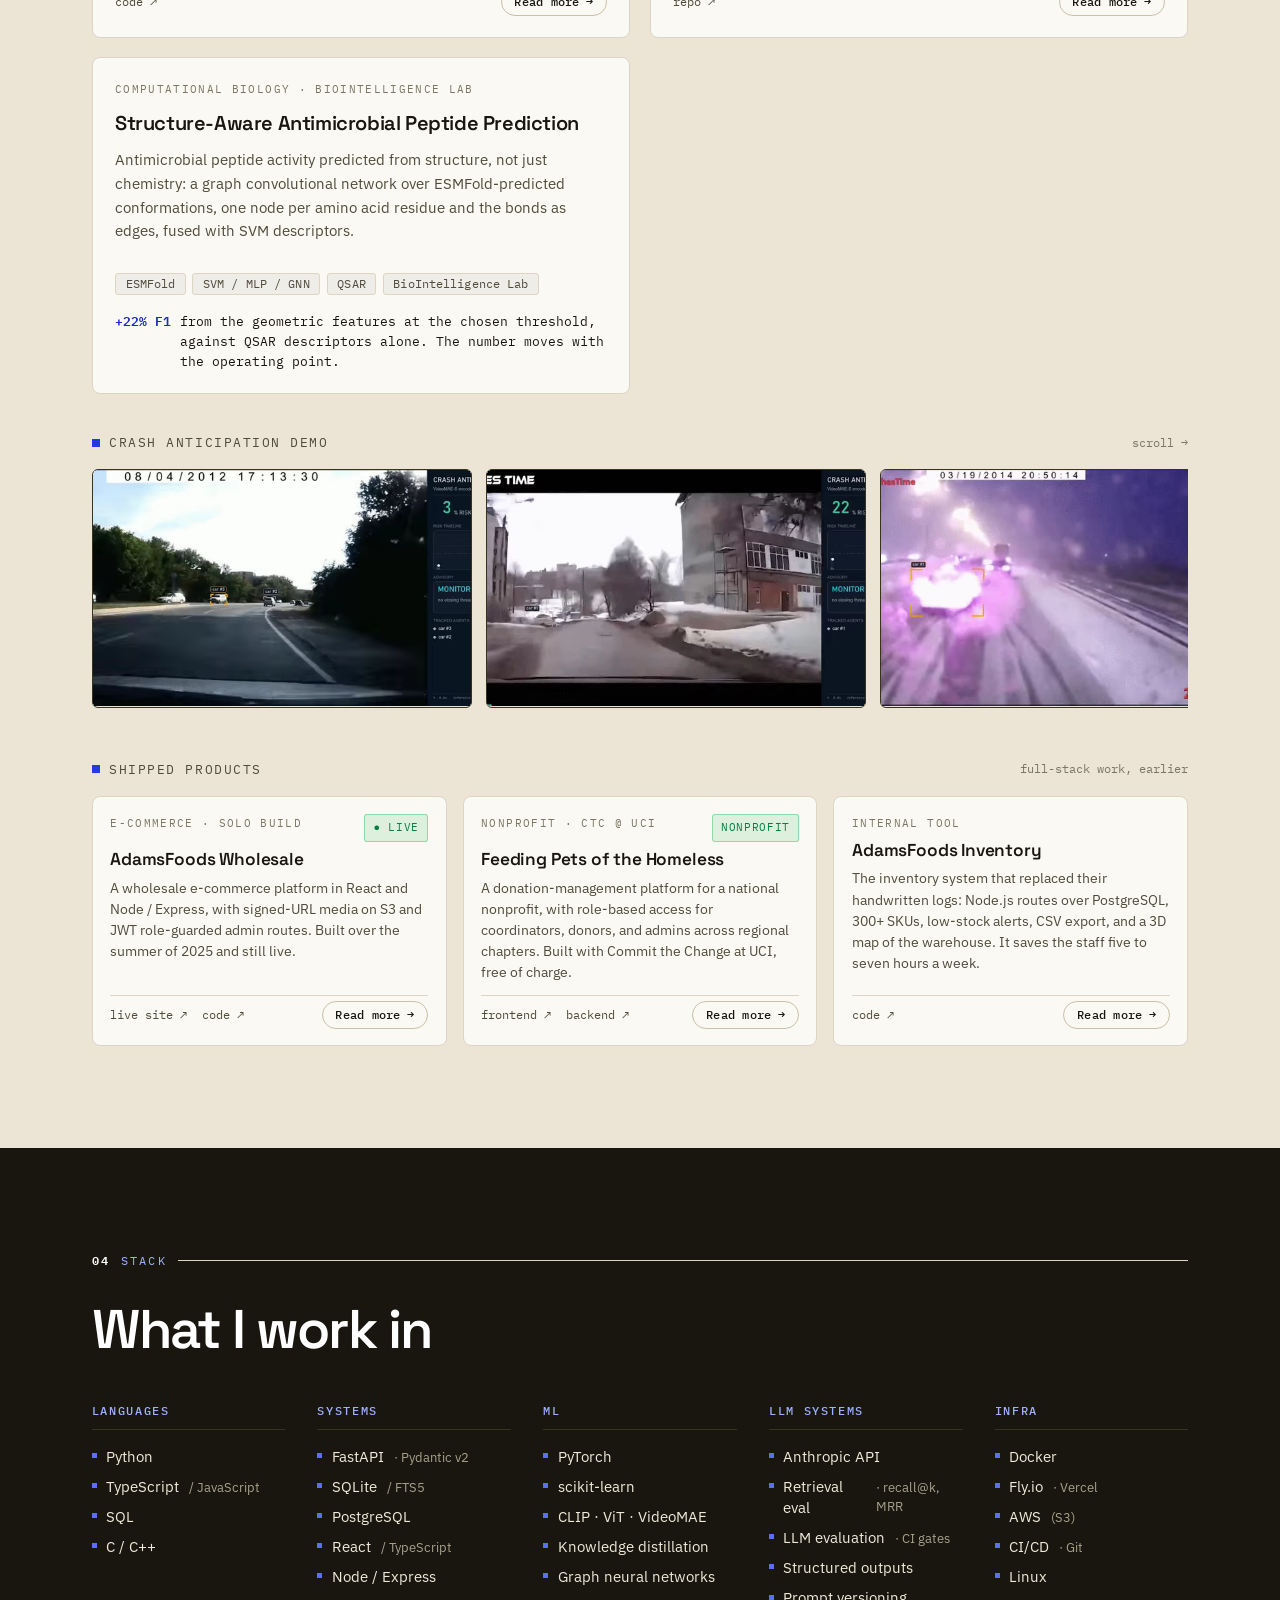
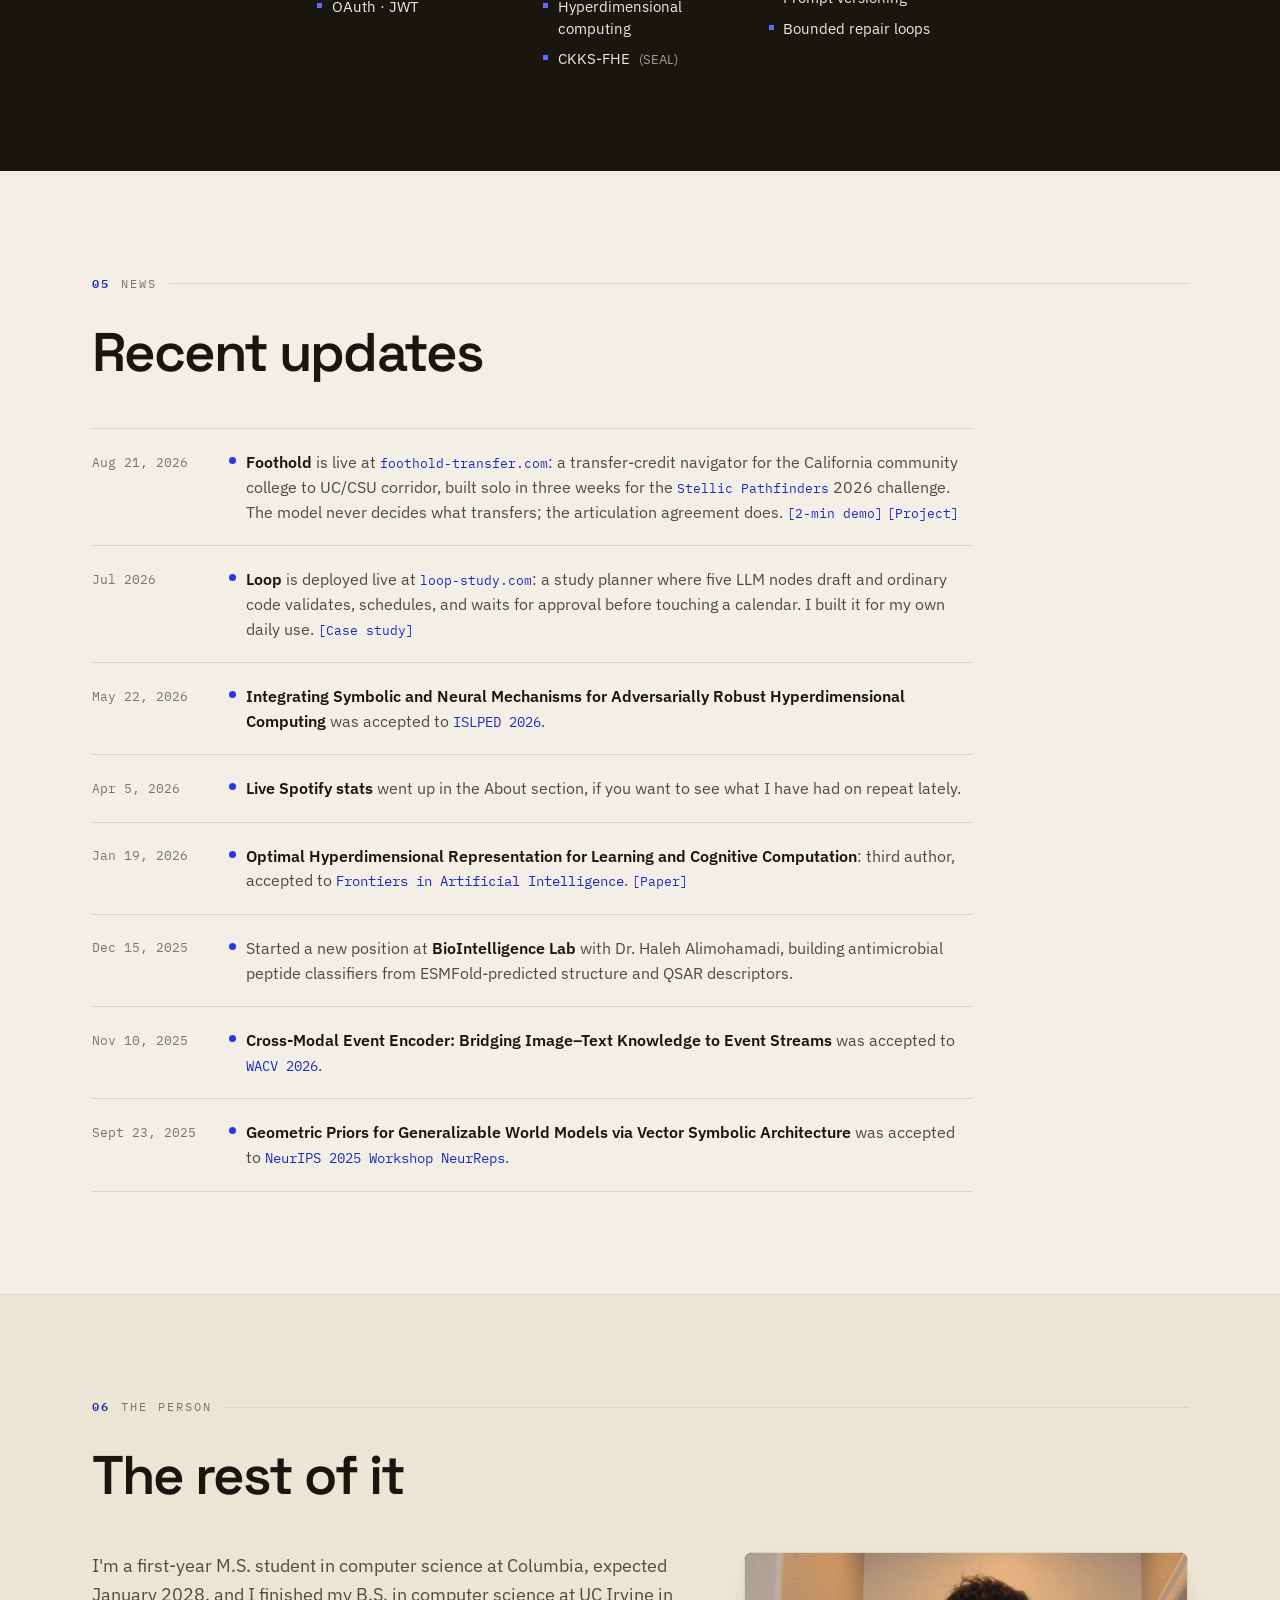
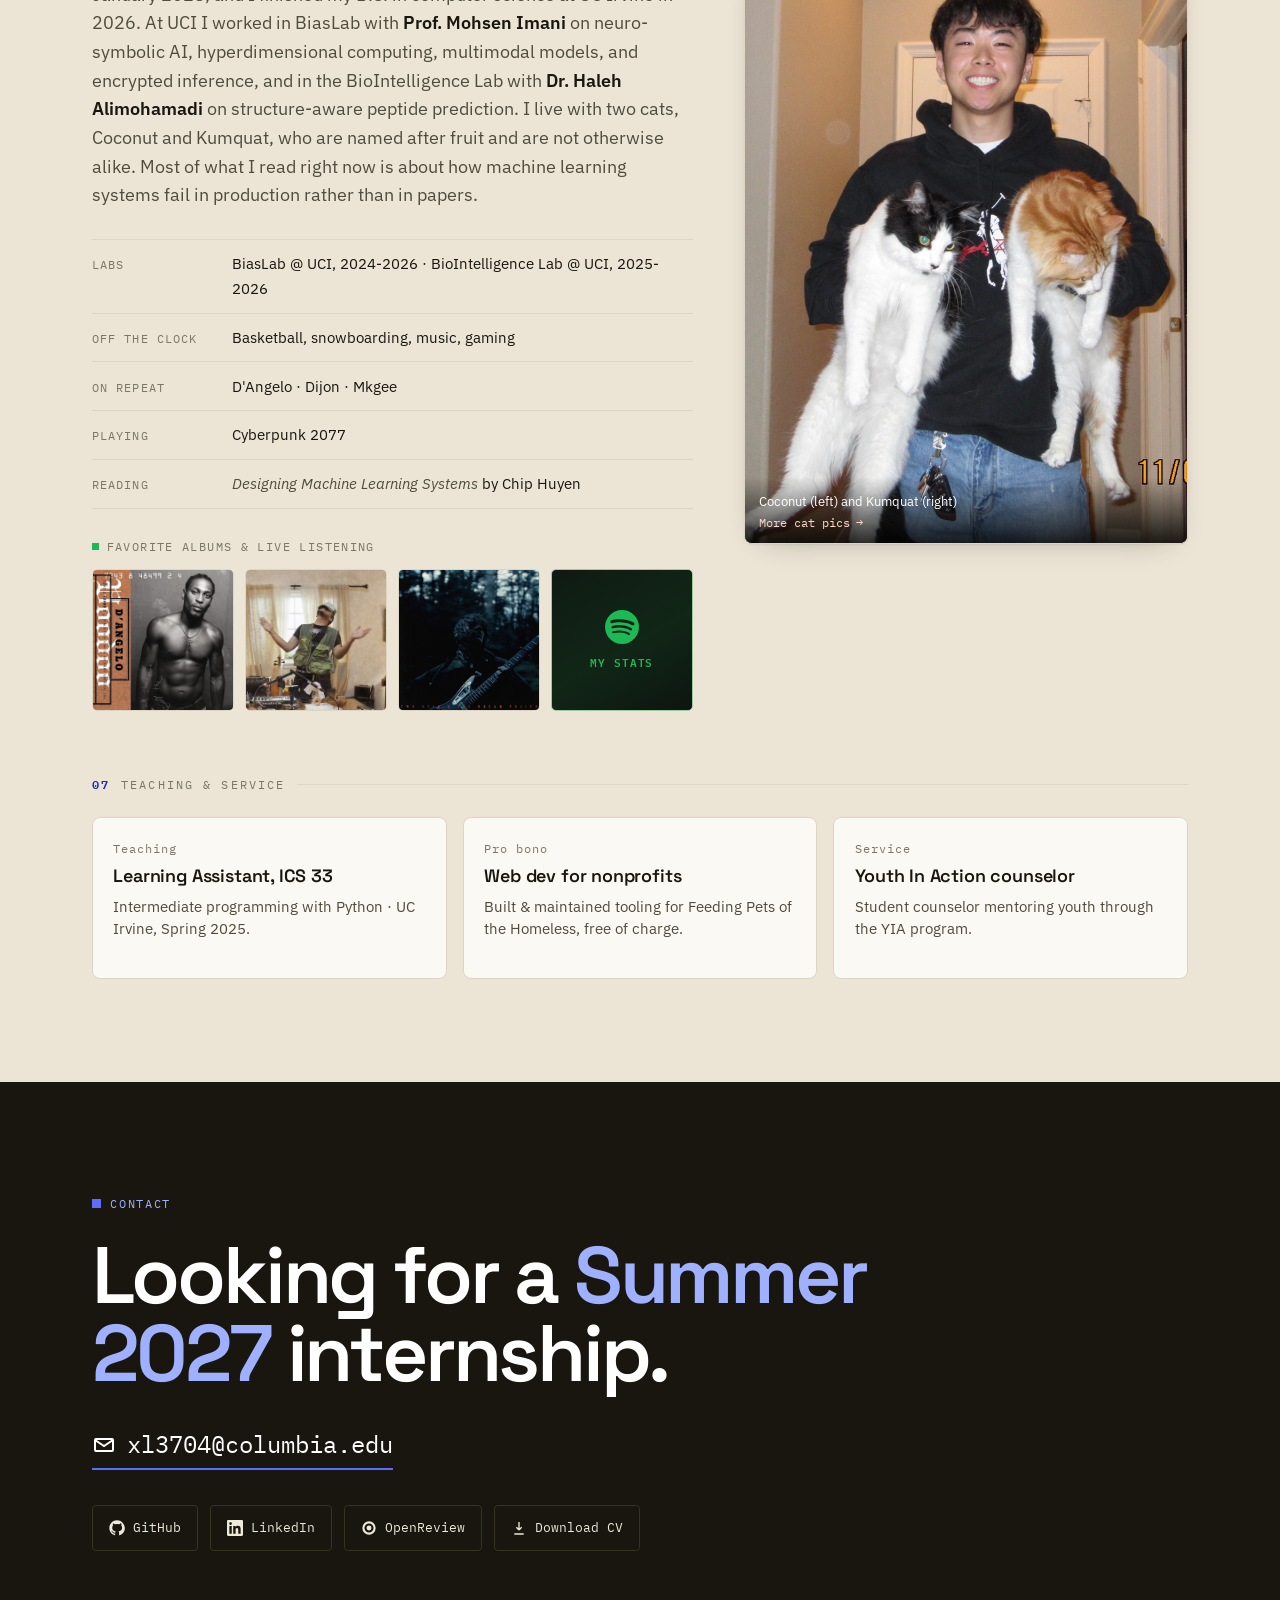
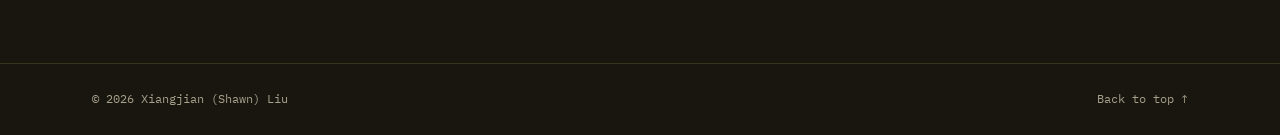
==== commit 2d65a245: "cadence & tone rework" ====
--- a/index.html
+++ b/index.html
@@ -222,10 +222,7 @@
       </nav>
       <div class="nav__cta">
         <span class="nav__status"><span class="pulse"></span> Open to roles</span>
-        <a class="btn btn--ghost" href="assets/CV/Shawn_Liu_CV_Research_18.pdf" target="_blank" rel="noopener">CV
-          <svg viewBox="0 0 24 24" fill="none" stroke="currentColor" stroke-width="2.2"><path d="M7 17L17 7M17 7H8M17 7v9"/></svg>
-        </a>
-        <a class="btn btn--accent" href="assets/CV/Shawn_Liu_Resume_21.pdf" target="_blank" rel="noopener">Resume
+        <a class="btn btn--accent" href="assets/CV/Shawn_Liu_CV_Research_18.pdf" target="_blank" rel="noopener">CV
           <svg viewBox="0 0 24 24" fill="none" stroke="currentColor" stroke-width="2.2"><path d="M7 17L17 7M17 7H8M17 7v9"/></svg>
         </a>
         <button class="nav__menu" aria-label="Open menu" aria-expanded="false" aria-controls="nav-drawer">
@@ -246,7 +243,6 @@
       <a href="#news">News</a>
       <a href="#about">About</a>
       <a href="#contact">Contact</a>
-      <a href="assets/CV/Shawn_Liu_Resume_21.pdf" target="_blank" rel="noopener">Download Resume ↗</a>
       <a href="assets/CV/Shawn_Liu_CV_Research_18.pdf" target="_blank" rel="noopener">Download CV ↗</a>
     </nav>
   </div>
@@ -962,7 +958,6 @@
           <a href="https://github.com/ShawnnnLiu/" target="_blank" rel="noopener"><svg viewBox="0 0 24 24"><path d="M12 .5C5.7.5.5 5.7.5 12c0 5.1 3.3 9.4 7.9 10.9.6.1.8-.2.8-.6v-2c-3.2.7-3.9-1.4-3.9-1.4-.5-1.3-1.3-1.7-1.3-1.7-1.1-.7.1-.7.1-.7 1.2.1 1.8 1.2 1.8 1.2 1 1.8 2.8 1.3 3.5 1 .1-.8.4-1.3.7-1.6-2.6-.3-5.3-1.3-5.3-5.7 0-1.3.5-2.3 1.2-3.1-.1-.3-.5-1.5.1-3.1 0 0 1-.3 3.3 1.2a11.5 11.5 0 0 1 6 0C17.3 4.7 18.3 5 18.3 5c.6 1.6.2 2.8.1 3.1.8.8 1.2 1.8 1.2 3.1 0 4.4-2.7 5.4-5.3 5.7.4.4.8 1.1.8 2.2v3.3c0 .4.2.7.8.6 4.6-1.5 7.9-5.8 7.9-10.9C23.5 5.7 18.3.5 12 .5z"/></svg> GitHub</a>
           <a href="https://www.linkedin.com/in/xiangjian-shawn-liu/" target="_blank" rel="noopener"><svg viewBox="0 0 24 24"><path d="M20.45 20.45h-3.56v-5.57c0-1.33-.02-3.04-1.85-3.04-1.85 0-2.13 1.45-2.13 2.94v5.67H9.35V9h3.42v1.56h.05c.48-.9 1.64-1.85 3.37-1.85 3.6 0 4.27 2.37 4.27 5.46v6.28zM5.34 7.43a2.06 2.06 0 1 1 0-4.13 2.06 2.06 0 0 1 0 4.13zM7.12 20.45H3.55V9h3.57v11.45zM22.22 0H1.77C.8 0 0 .77 0 1.73v20.54C0 23.22.8 24 1.77 24h20.45c.98 0 1.78-.78 1.78-1.73V1.73C24 .77 23.2 0 22.22 0z"/></svg> LinkedIn</a>
           <a href="https://openreview.net/profile?id=%7EXiangjian_Liu1" target="_blank" rel="noopener"><svg viewBox="0 0 24 24"><path d="M12 2a10 10 0 1 0 0 20 10 10 0 0 0 0-20zm0 3.2A6.8 6.8 0 1 1 5.2 12 6.8 6.8 0 0 1 12 5.2zm0 3.1A3.7 3.7 0 1 0 15.7 12 3.7 3.7 0 0 0 12 8.3z"/></svg> OpenReview</a>
-          <a href="assets/CV/Shawn_Liu_Resume_21.pdf" target="_blank" rel="noopener"><svg viewBox="0 0 24 24" fill="none" stroke="currentColor" stroke-width="2"><path d="M12 3v12m0 0l-4-4m4 4l4-4M5 21h14"/></svg> Download Resume</a>
           <a href="assets/CV/Shawn_Liu_CV_Research_18.pdf" target="_blank" rel="noopener"><svg viewBox="0 0 24 24" fill="none" stroke="currentColor" stroke-width="2"><path d="M12 3v12m0 0l-4-4m4 4l4-4M5 21h14"/></svg> Download CV</a>
         </div>
       </div>
--- a/style.css
+++ b/style.css
@@ -206,11 +206,6 @@
 @media (max-width: 880px) {
   .nav__links { display: none; }
   .nav__status { display: none; }
-}
-
-/* keep the header from overflowing on phones; the drawer still links both PDFs */
-@media (max-width: 480px) {
-  .nav__cta .btn--ghost { display: none; }
 }
 
 /* ---------- Hero ---------- */
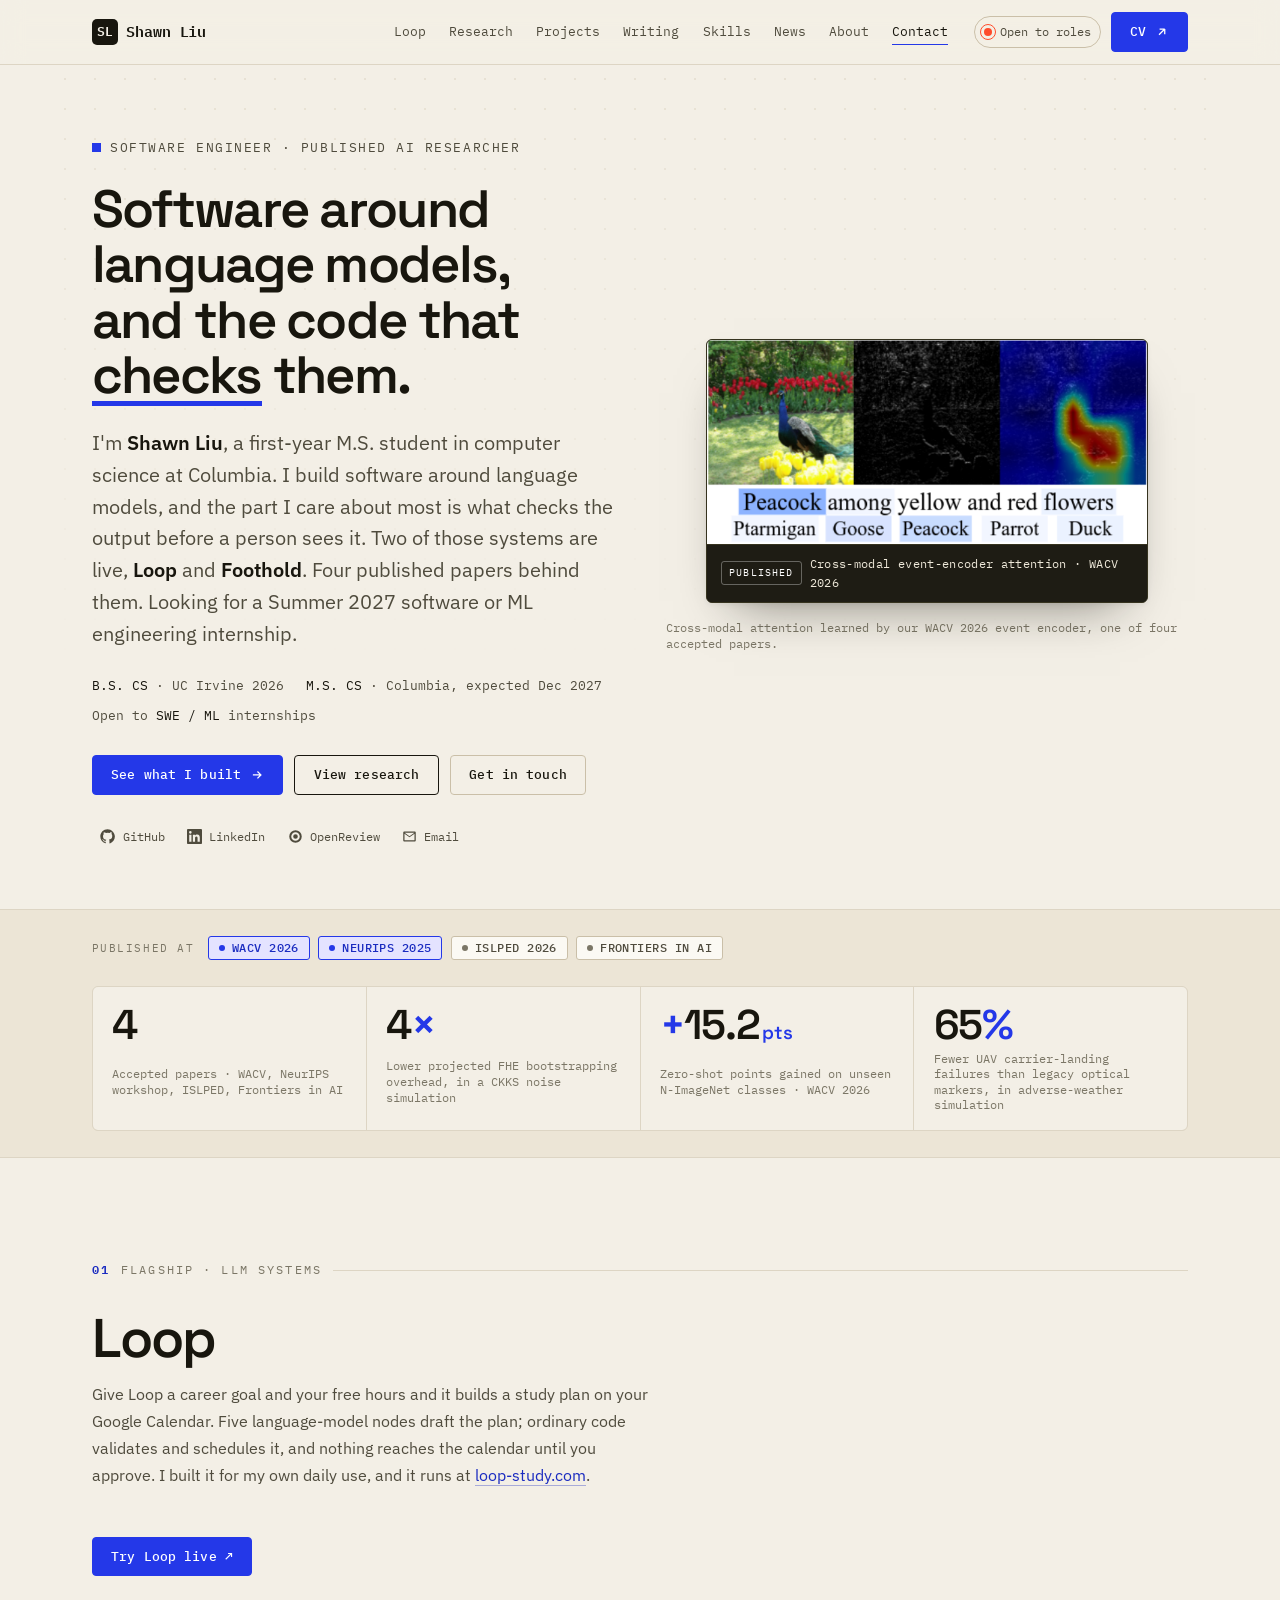
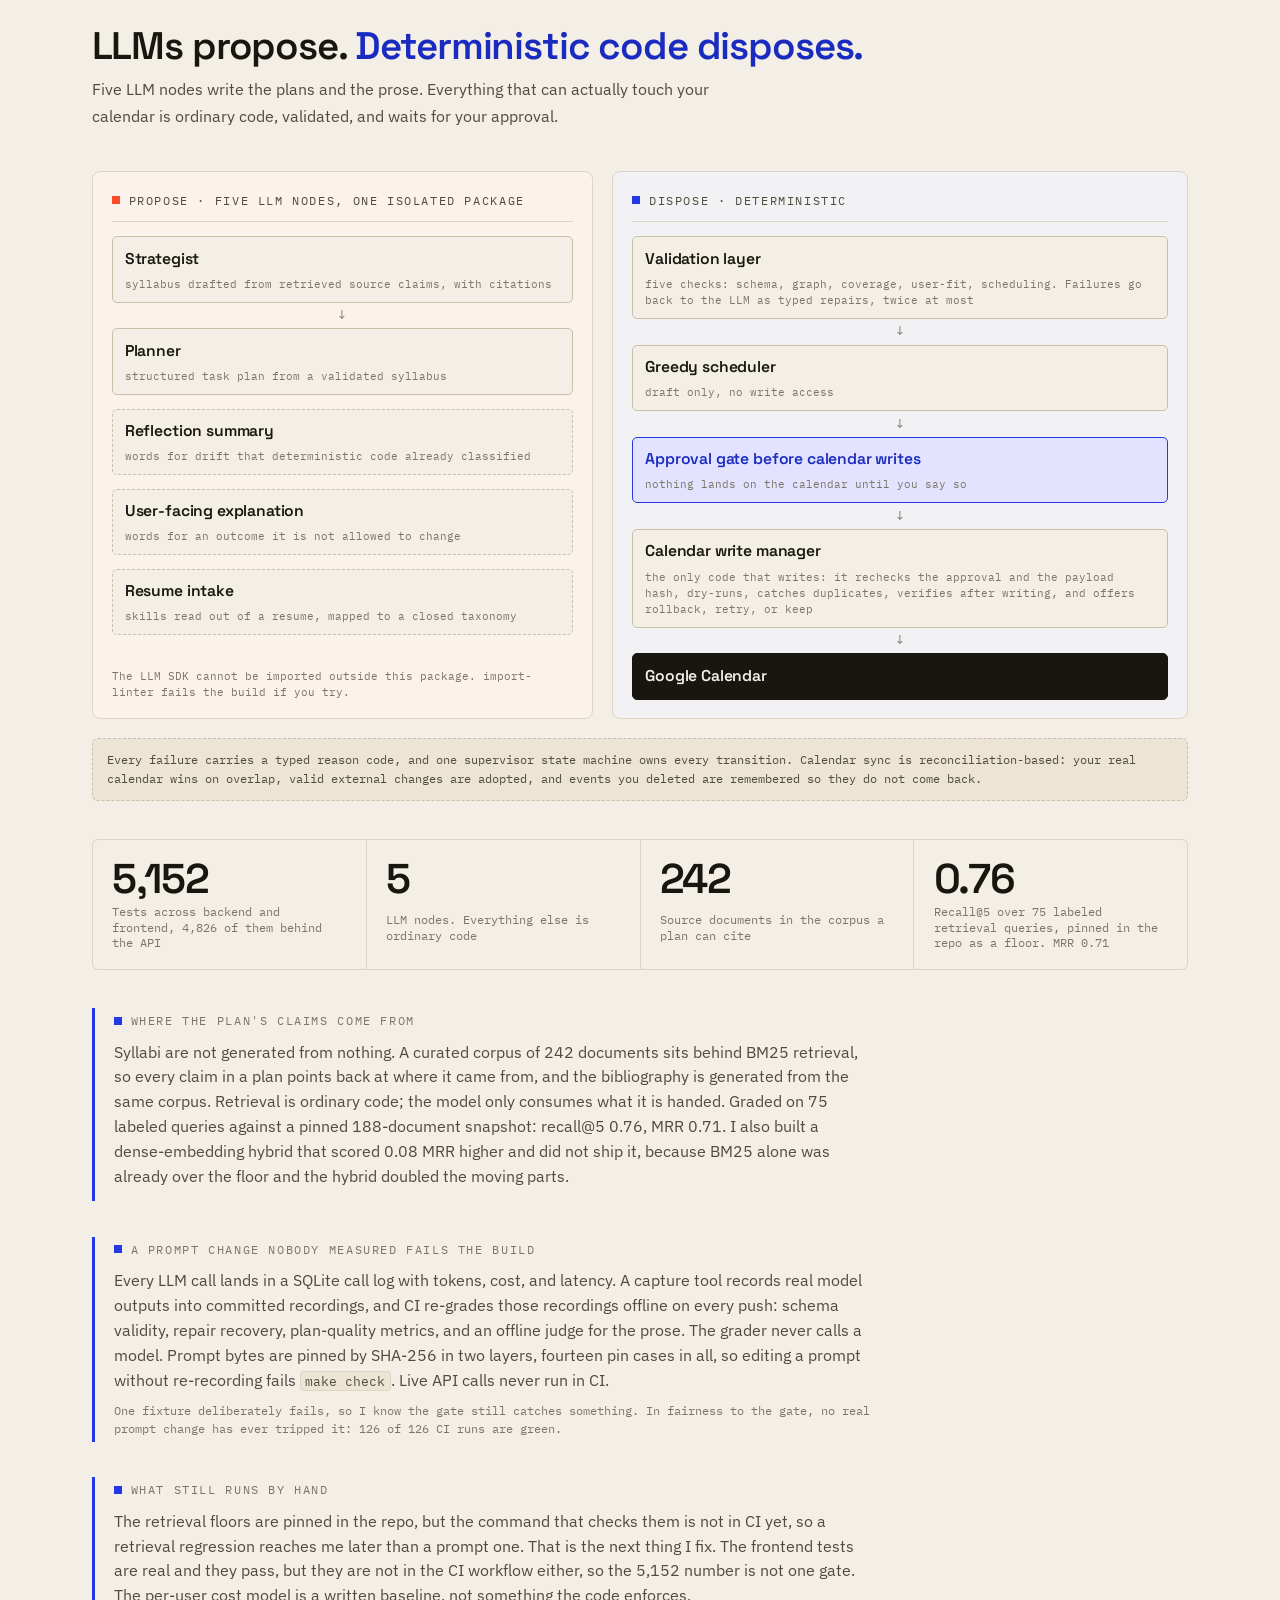
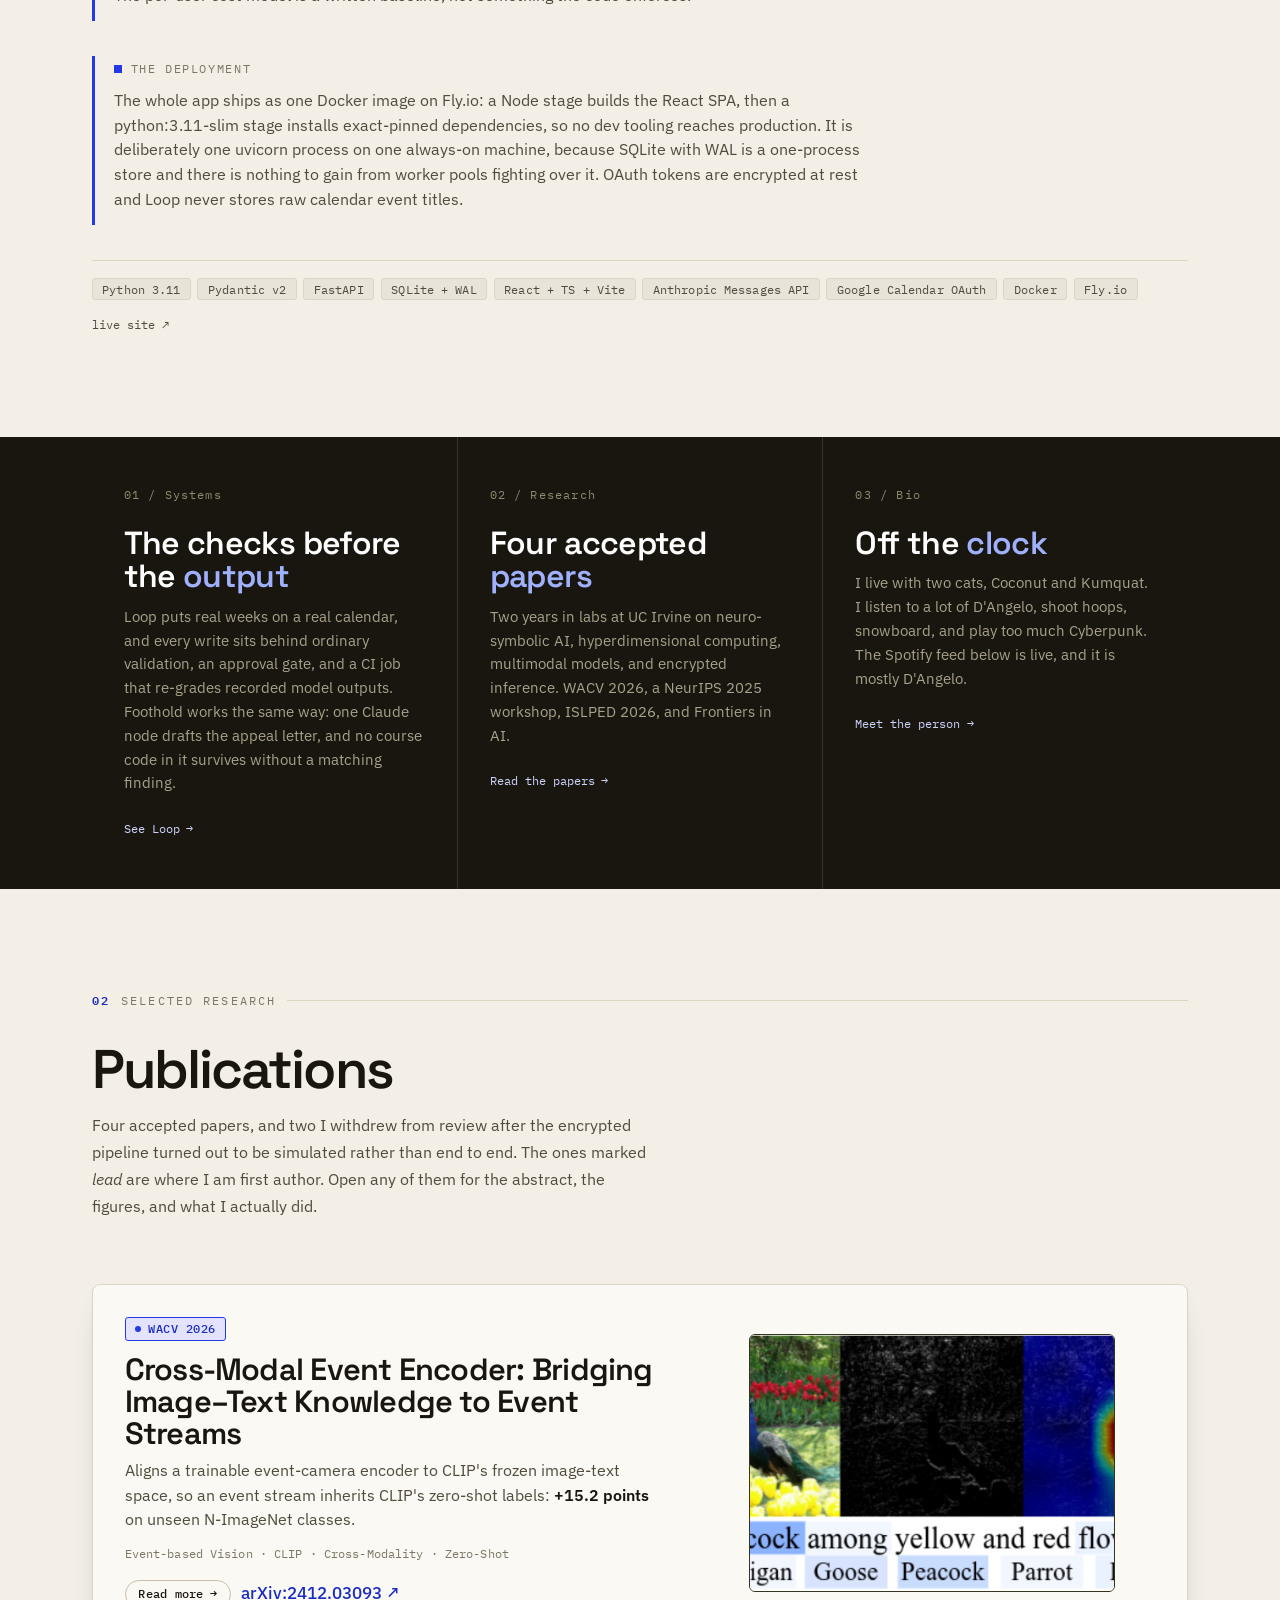
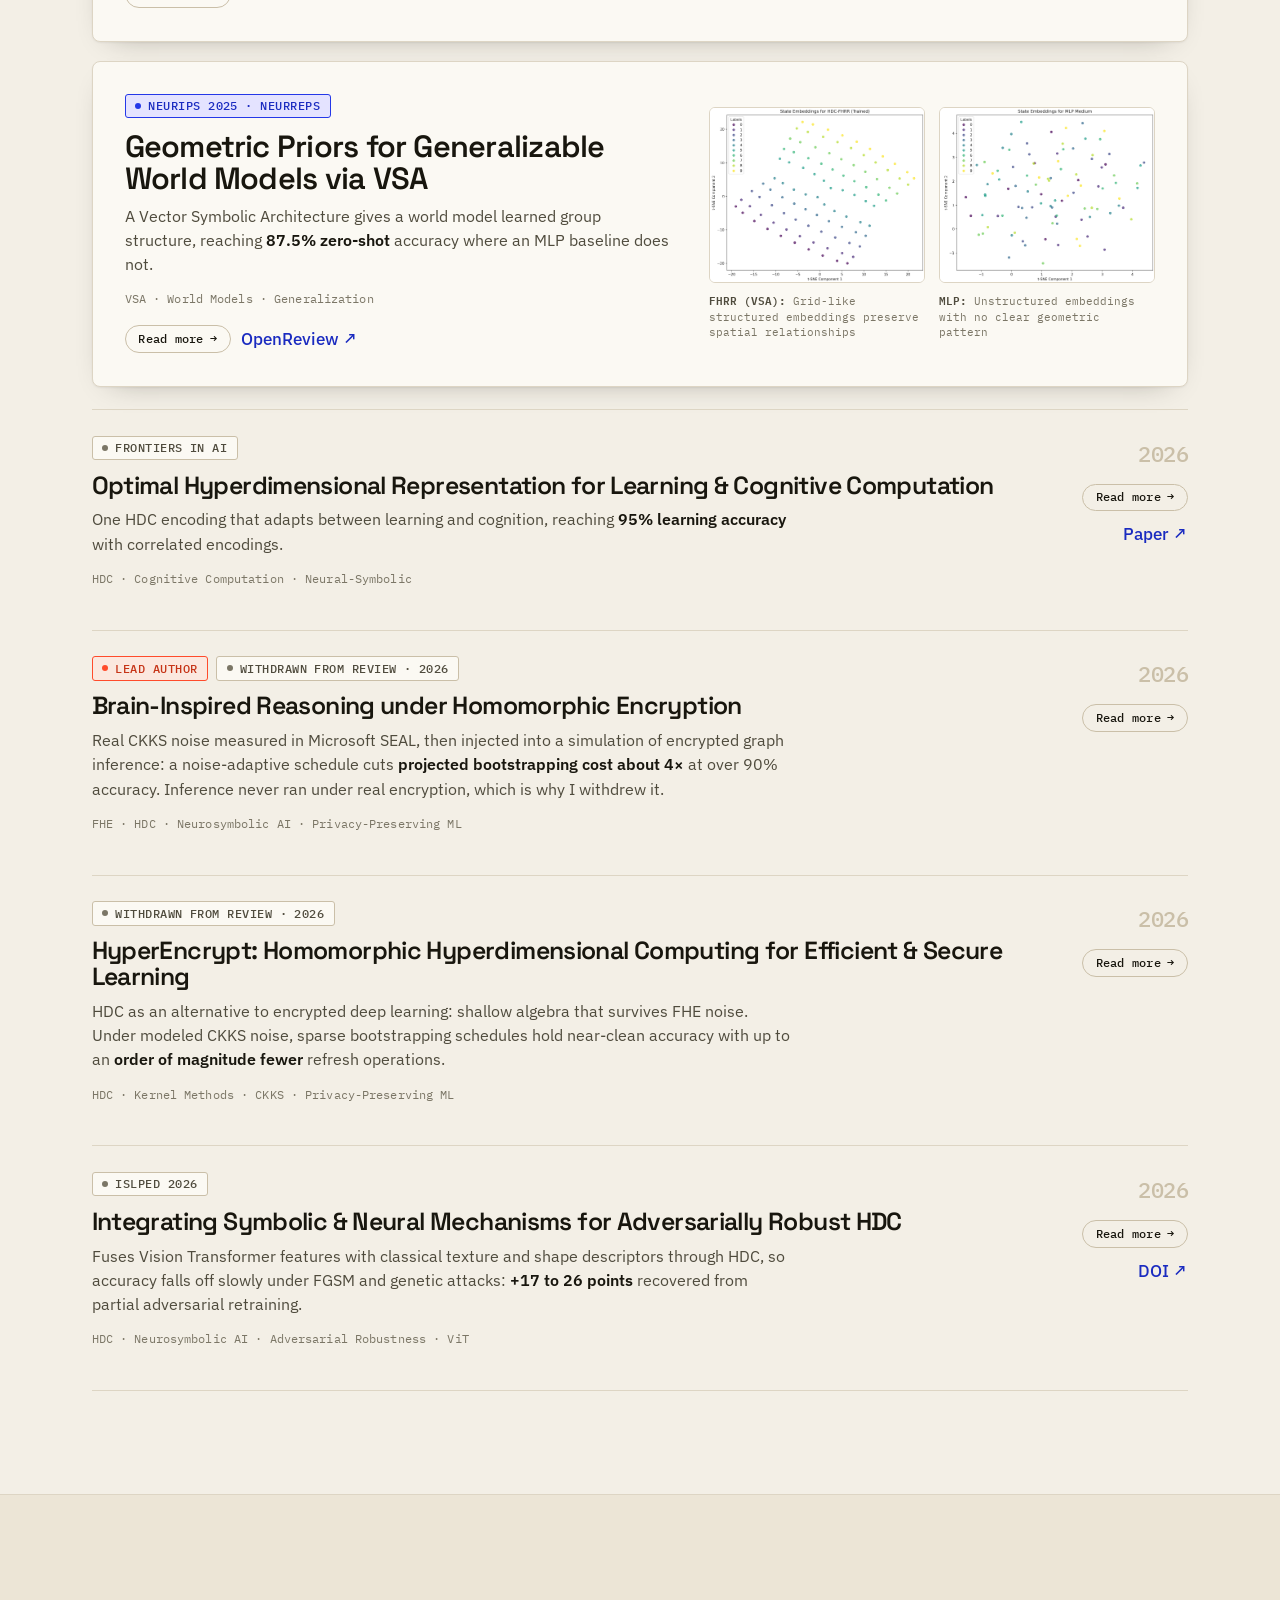
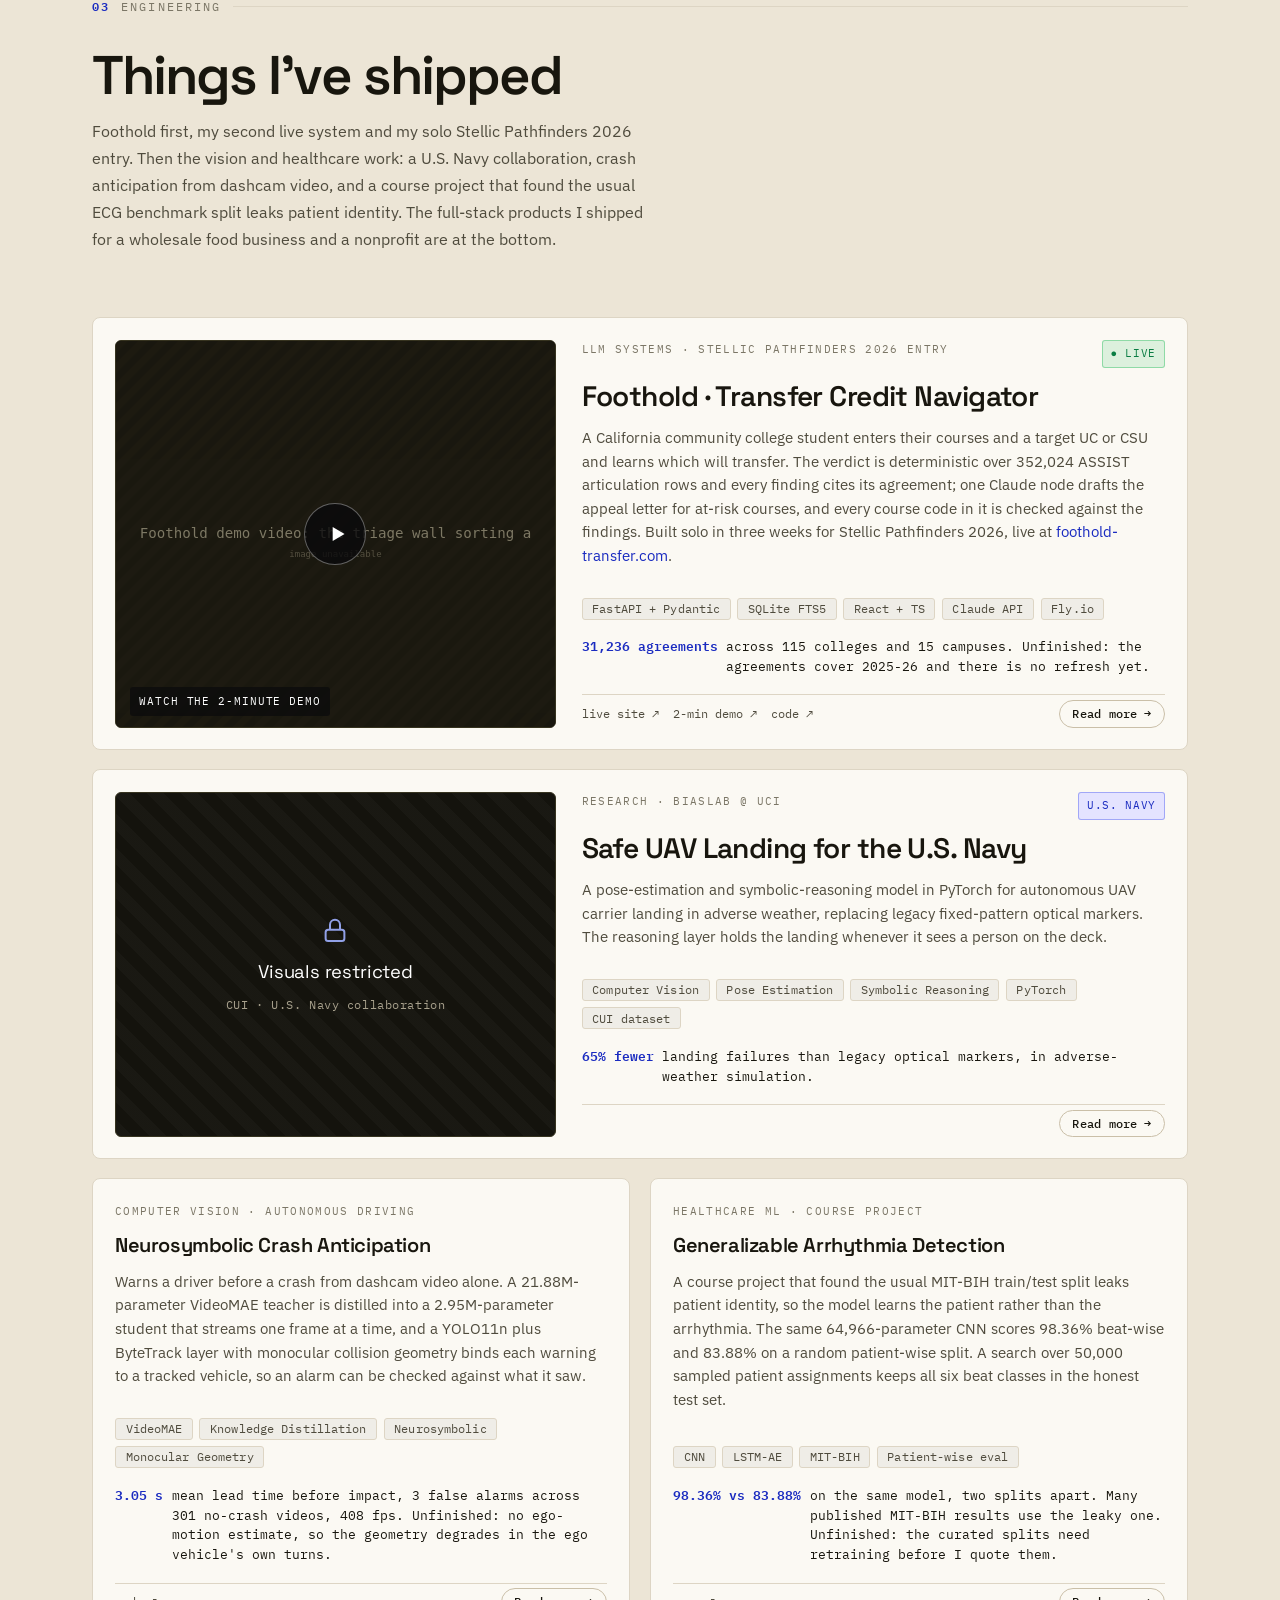
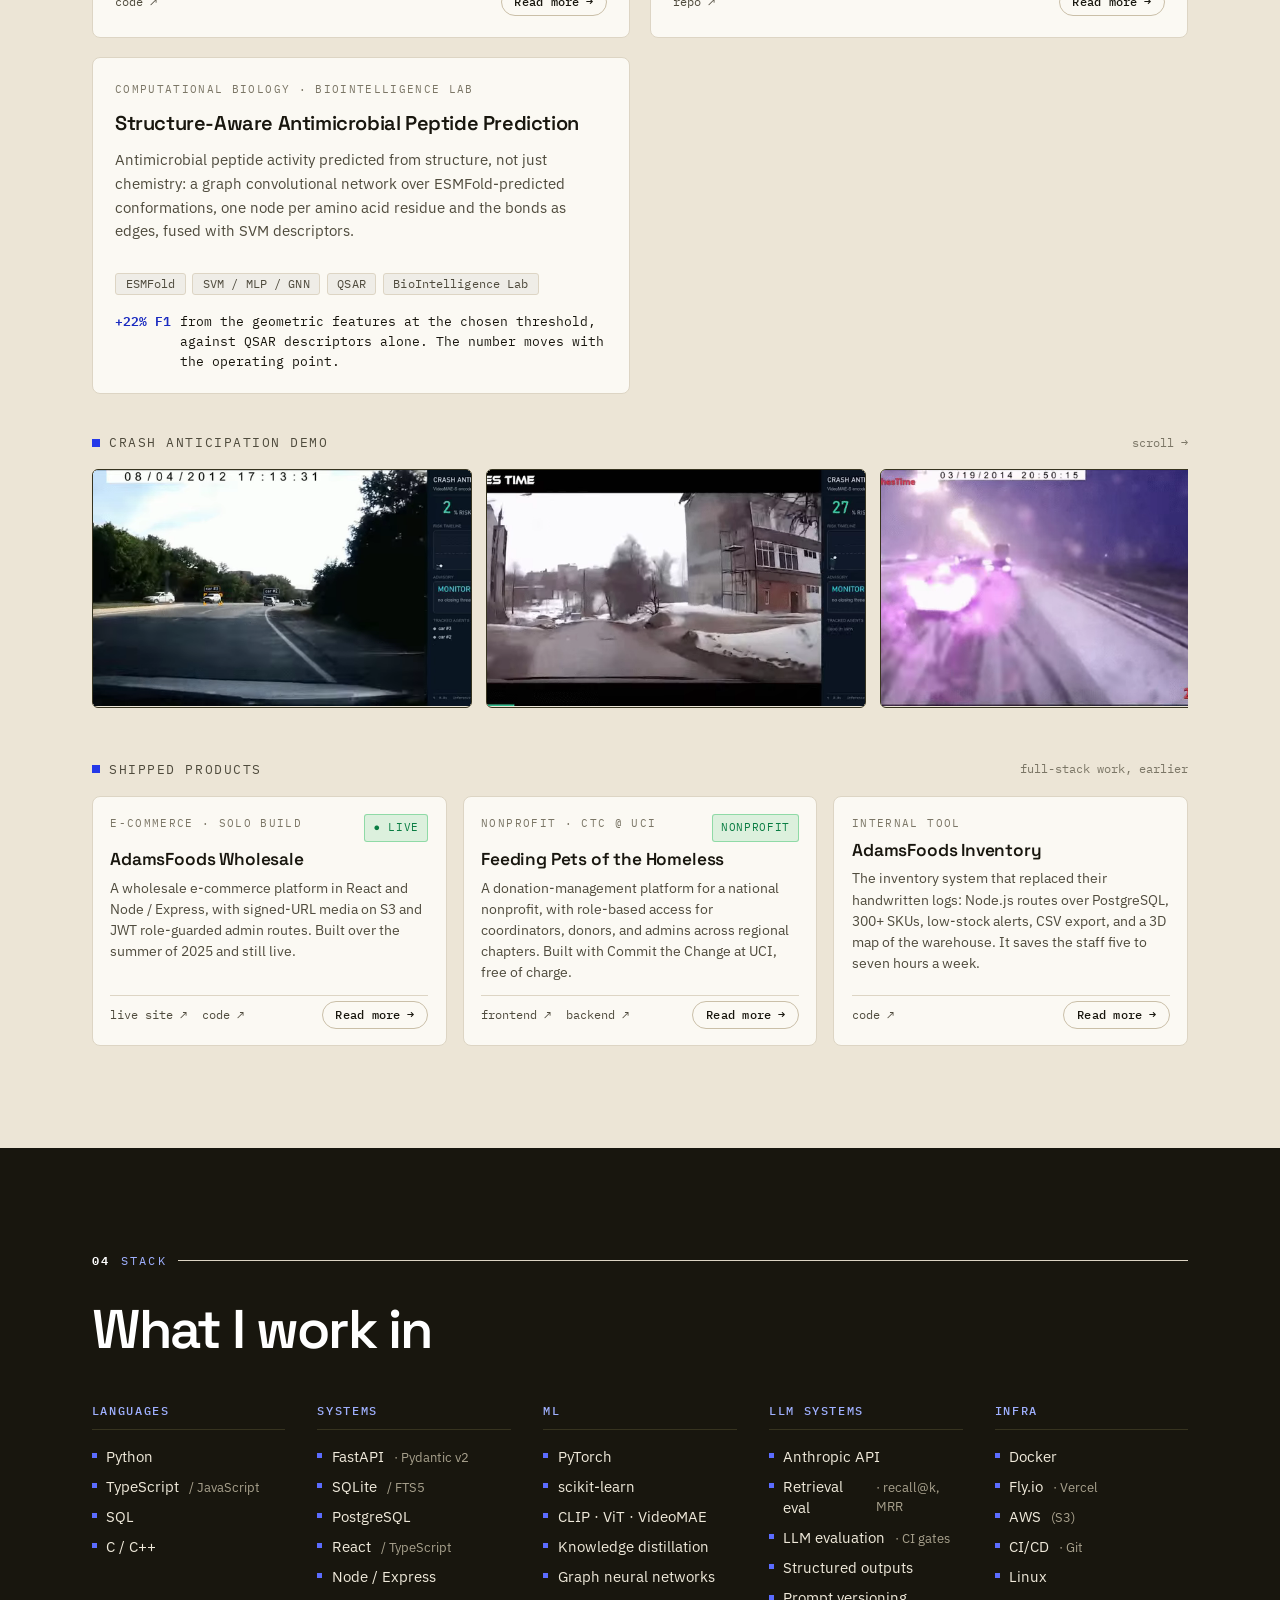
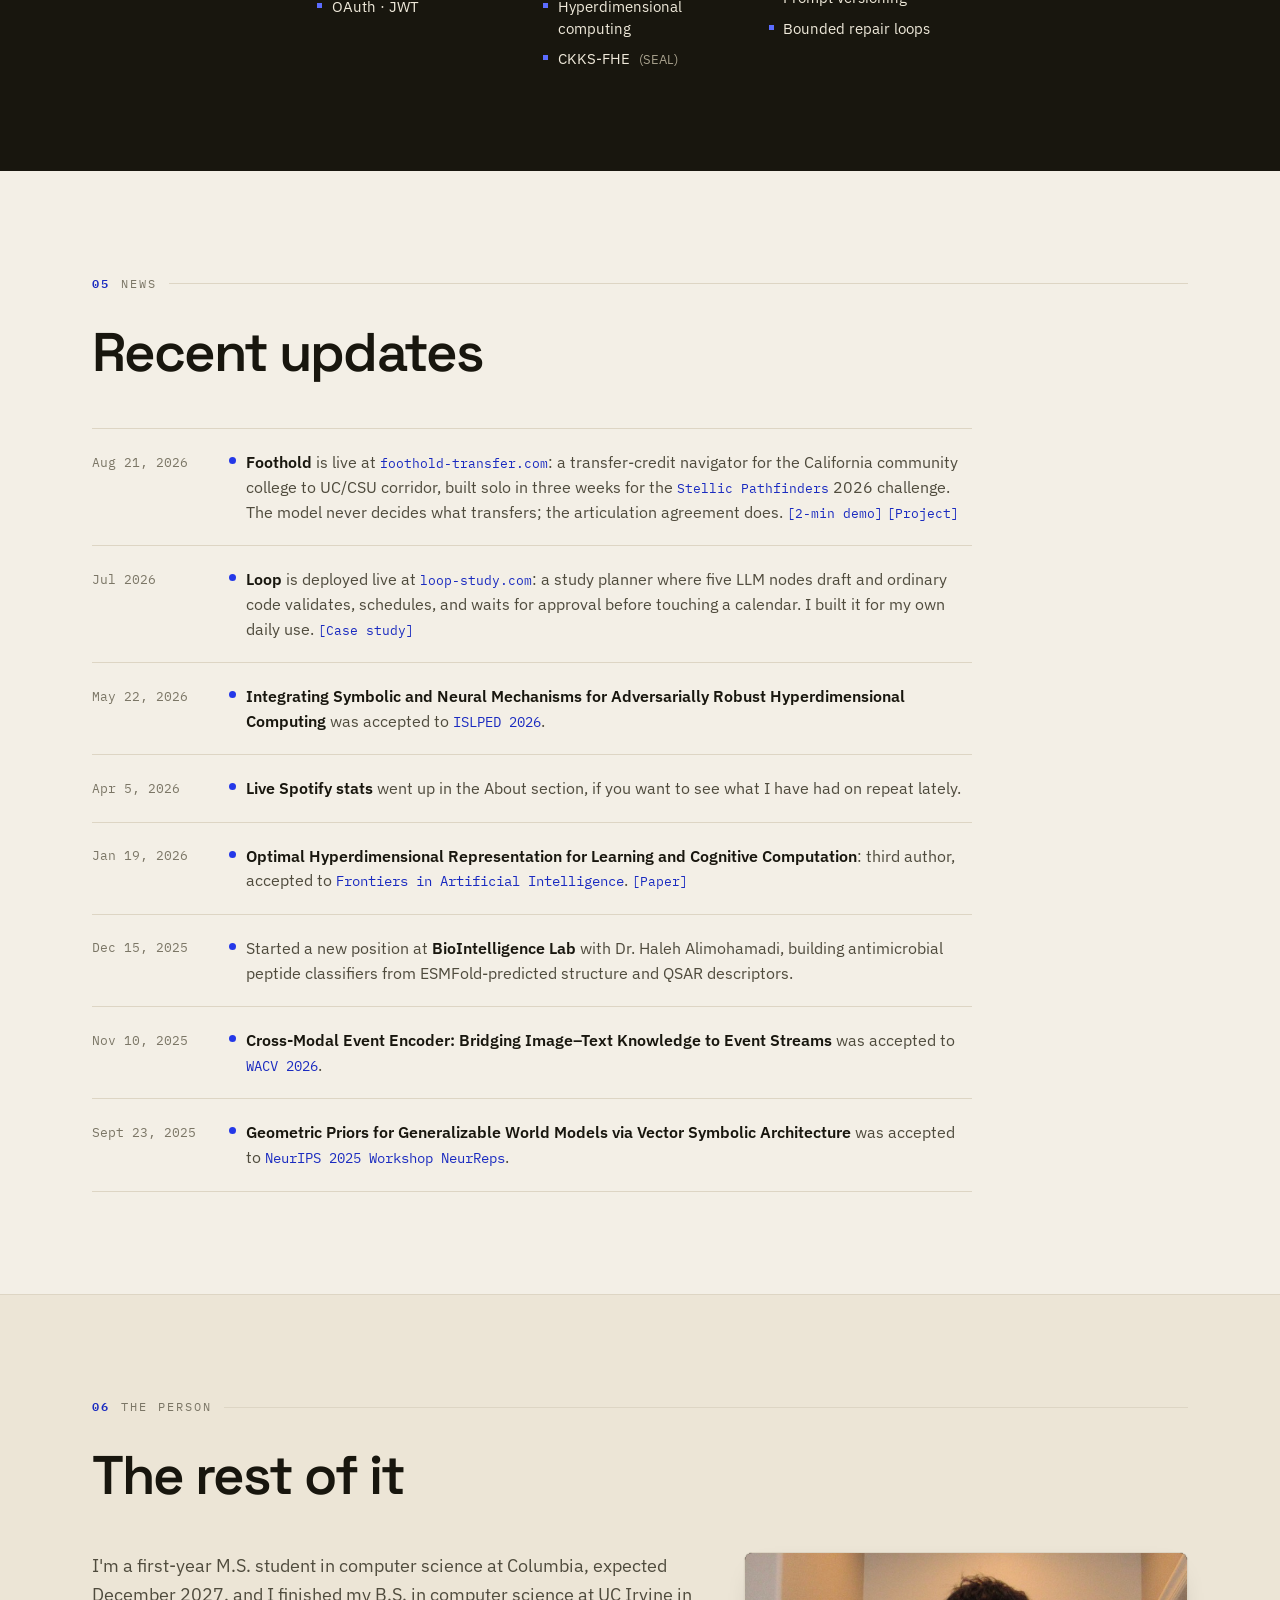
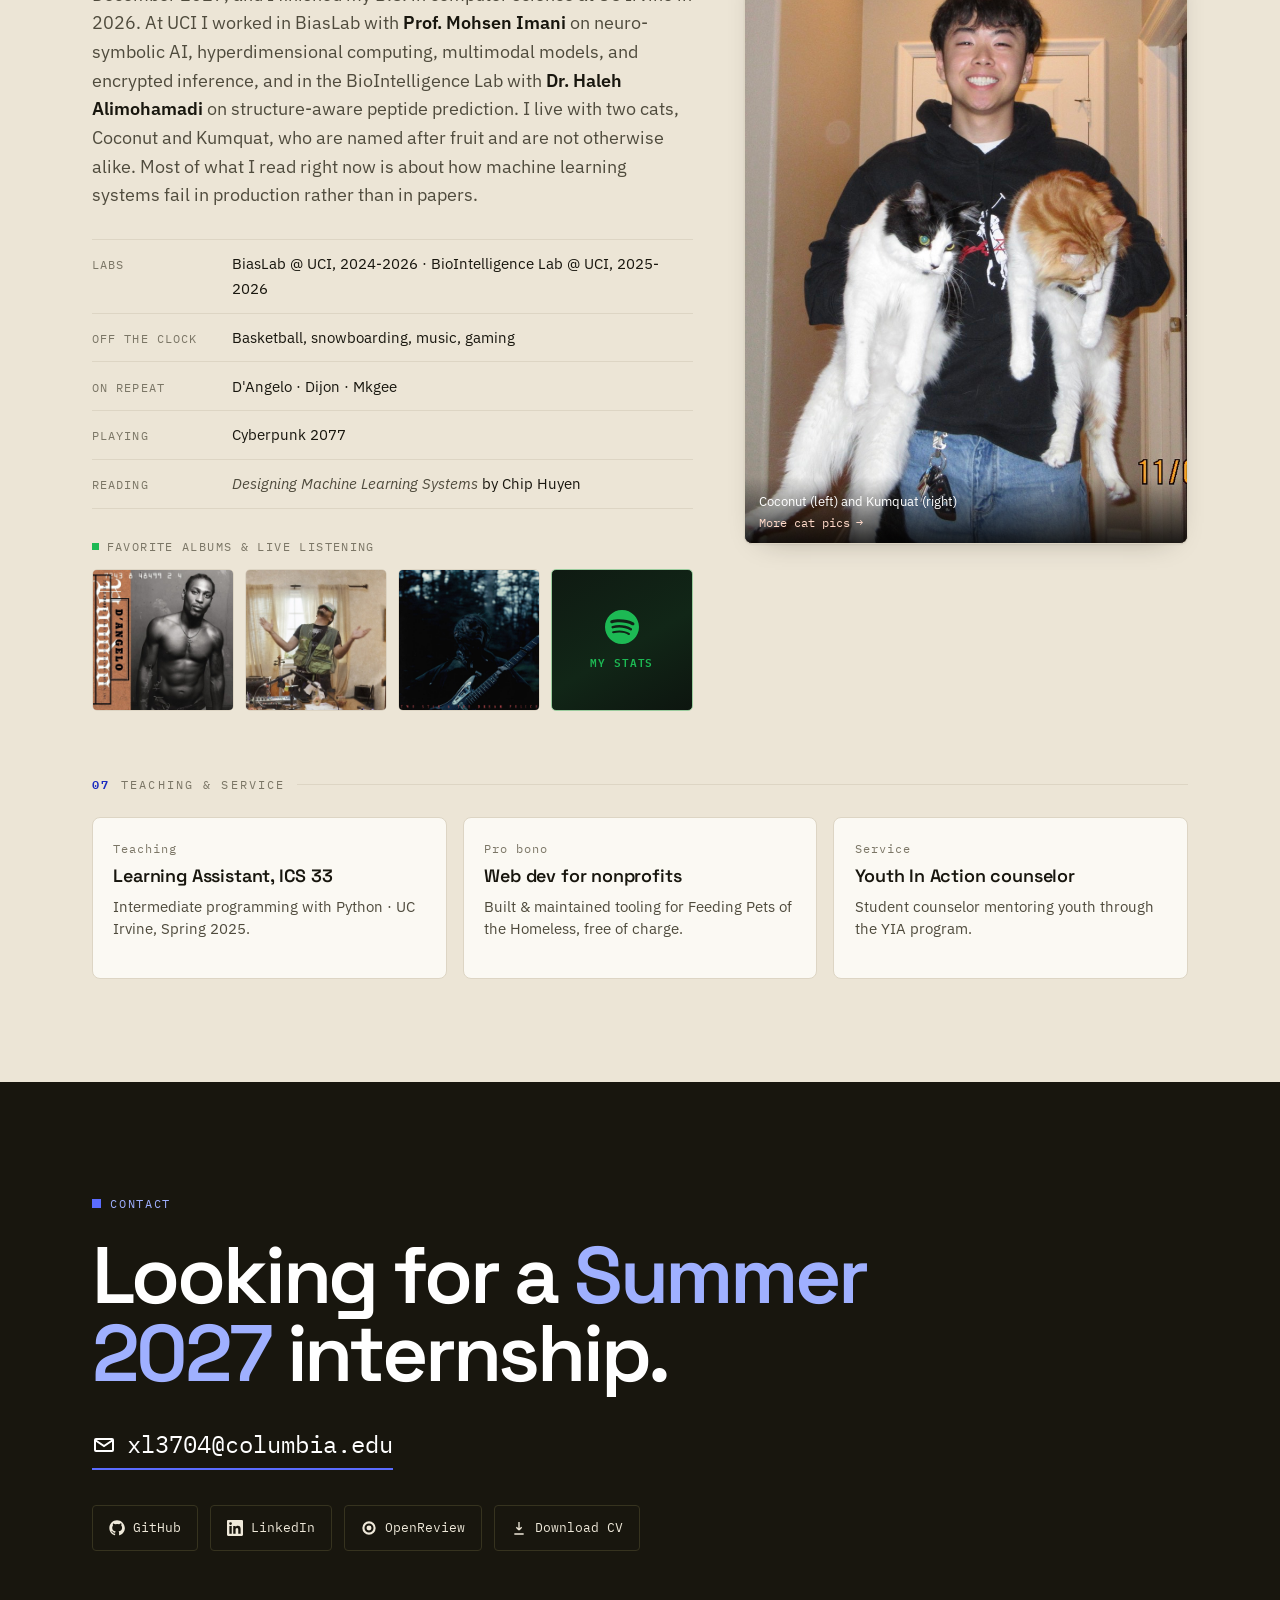
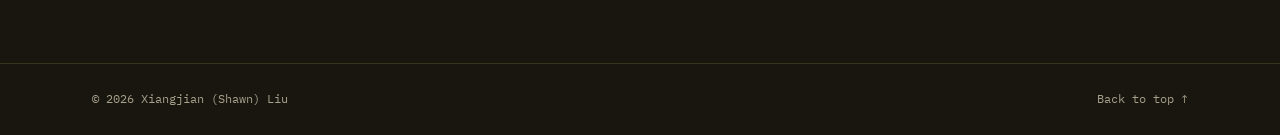
==== commit dbe88b40: "Point the site at CV Research 19, with Columbia expected Dec 2027. Co-authored-by: Cursor <cursorage" ====
--- a/index.html
+++ b/index.html
@@ -71,7 +71,7 @@
         "name": "Shawn Liu · software engineer and published AI researcher",
         "isPartOf": { "@id": "https://shawnnnliu.github.io/#website" },
         "mainEntity": { "@id": "https://shawnnnliu.github.io/#person" },
-        "dateModified": "2026-09-07",
+        "dateModified": "2026-09-10",
         "primaryImageOfPage": {
           "@type": "ImageObject",
           "url": "https://shawnnnliu.github.io/assets/og-image.png",
@@ -90,7 +90,7 @@
         "url": "https://shawnnnliu.github.io/",
         "image": "https://shawnnnliu.github.io/assets/og-image.png",
         "jobTitle": "Software Engineer & ML Researcher",
-        "description": "Xiangjian (Shawn) Liu is a first-year M.S. student in computer science at Columbia, expected January 2028, and a 2026 UC Irvine computer science graduate. He builds software around language models and the deterministic code that checks their output, with four published papers at WACV, a NeurIPS workshop, ISLPED, and Frontiers in AI.",
+        "description": "Xiangjian (Shawn) Liu is a first-year M.S. student in computer science at Columbia, expected December 2027, and a 2026 UC Irvine computer science graduate. He builds software around language models and the deterministic code that checks their output, with four published papers at WACV, a NeurIPS workshop, ISLPED, and Frontiers in AI.",
         "alumniOf": [
           { "@type": "CollegeOrUniversity", "name": "University of California, Irvine", "sameAs": "https://www.wikidata.org/wiki/Q921581" },
           { "@type": "CollegeOrUniversity", "name": "Columbia University", "sameAs": "https://www.wikidata.org/wiki/Q49088" }
@@ -222,7 +222,7 @@
       </nav>
       <div class="nav__cta">
         <span class="nav__status"><span class="pulse"></span> Open to roles</span>
-        <a class="btn btn--accent" href="assets/CV/Shawn_Liu_CV_Research_18.pdf" target="_blank" rel="noopener">CV
+        <a class="btn btn--accent" href="assets/CV/Shawn_Liu_CV_Research_19.pdf" target="_blank" rel="noopener">CV
           <svg viewBox="0 0 24 24" fill="none" stroke="currentColor" stroke-width="2.2"><path d="M7 17L17 7M17 7H8M17 7v9"/></svg>
         </a>
         <button class="nav__menu" aria-label="Open menu" aria-expanded="false" aria-controls="nav-drawer">
@@ -243,7 +243,7 @@
       <a href="#news">News</a>
       <a href="#about">About</a>
       <a href="#contact">Contact</a>
-      <a href="assets/CV/Shawn_Liu_CV_Research_18.pdf" target="_blank" rel="noopener">Download CV ↗</a>
+      <a href="assets/CV/Shawn_Liu_CV_Research_19.pdf" target="_blank" rel="noopener">Download CV ↗</a>
     </nav>
   </div>
 
@@ -257,7 +257,7 @@
           <p class="hero__lede">I'm <strong>Shawn Liu</strong>, a first-year M.S. student in computer science at Columbia. I build software around language models, and the part I care about most is what checks the output before a person sees it. Two of those systems are live, <strong>Loop</strong> and <strong>Foothold</strong>. Four published papers behind them. Looking for a Summer 2027 software or ML engineering internship.</p>
           <div class="hero__id">
             <span><span class="k">B.S. CS</span> · UC Irvine 2026</span>
-            <span><span class="k">M.S. CS</span> · Columbia, expected Jan 2028</span>
+            <span><span class="k">M.S. CS</span> · Columbia, expected Dec 2027</span>
             <span>Open to <span class="k">SWE / ML</span> internships</span>
           </div>
           <div class="hero__cta">
@@ -882,7 +882,7 @@
         </header>
         <div class="human__grid">
           <div class="reveal">
-            <p class="bio">I'm a first-year M.S. student in computer science at Columbia, expected January 2028, and I finished my B.S. in computer science at UC Irvine in 2026. At UCI I worked in BiasLab with <strong>Prof. Mohsen Imani</strong> on neuro-symbolic AI, hyperdimensional computing, multimodal models, and encrypted inference, and in the BioIntelligence Lab with <strong>Dr. Haleh Alimohamadi</strong> on structure-aware peptide prediction. I live with two cats, Coconut and Kumquat, who are named after fruit and are not otherwise alike. Most of what I read right now is about how machine learning systems fail in production rather than in papers.</p>
+            <p class="bio">I'm a first-year M.S. student in computer science at Columbia, expected December 2027, and I finished my B.S. in computer science at UC Irvine in 2026. At UCI I worked in BiasLab with <strong>Prof. Mohsen Imani</strong> on neuro-symbolic AI, hyperdimensional computing, multimodal models, and encrypted inference, and in the BioIntelligence Lab with <strong>Dr. Haleh Alimohamadi</strong> on structure-aware peptide prediction. I live with two cats, Coconut and Kumquat, who are named after fruit and are not otherwise alike. Most of what I read right now is about how machine learning systems fail in production rather than in papers.</p>
             <div class="meta-list">
               <div class="meta-row"><span class="k">Labs</span><span class="v">BiasLab @ UCI, 2024-2026 · BioIntelligence Lab @ UCI, 2025-2026</span></div>
               <div class="meta-row"><span class="k">Off the clock</span><span class="v">Basketball, snowboarding, music, gaming</span></div>
@@ -958,7 +958,7 @@
           <a href="https://github.com/ShawnnnLiu/" target="_blank" rel="noopener"><svg viewBox="0 0 24 24"><path d="M12 .5C5.7.5.5 5.7.5 12c0 5.1 3.3 9.4 7.9 10.9.6.1.8-.2.8-.6v-2c-3.2.7-3.9-1.4-3.9-1.4-.5-1.3-1.3-1.7-1.3-1.7-1.1-.7.1-.7.1-.7 1.2.1 1.8 1.2 1.8 1.2 1 1.8 2.8 1.3 3.5 1 .1-.8.4-1.3.7-1.6-2.6-.3-5.3-1.3-5.3-5.7 0-1.3.5-2.3 1.2-3.1-.1-.3-.5-1.5.1-3.1 0 0 1-.3 3.3 1.2a11.5 11.5 0 0 1 6 0C17.3 4.7 18.3 5 18.3 5c.6 1.6.2 2.8.1 3.1.8.8 1.2 1.8 1.2 3.1 0 4.4-2.7 5.4-5.3 5.7.4.4.8 1.1.8 2.2v3.3c0 .4.2.7.8.6 4.6-1.5 7.9-5.8 7.9-10.9C23.5 5.7 18.3.5 12 .5z"/></svg> GitHub</a>
           <a href="https://www.linkedin.com/in/xiangjian-shawn-liu/" target="_blank" rel="noopener"><svg viewBox="0 0 24 24"><path d="M20.45 20.45h-3.56v-5.57c0-1.33-.02-3.04-1.85-3.04-1.85 0-2.13 1.45-2.13 2.94v5.67H9.35V9h3.42v1.56h.05c.48-.9 1.64-1.85 3.37-1.85 3.6 0 4.27 2.37 4.27 5.46v6.28zM5.34 7.43a2.06 2.06 0 1 1 0-4.13 2.06 2.06 0 0 1 0 4.13zM7.12 20.45H3.55V9h3.57v11.45zM22.22 0H1.77C.8 0 0 .77 0 1.73v20.54C0 23.22.8 24 1.77 24h20.45c.98 0 1.78-.78 1.78-1.73V1.73C24 .77 23.2 0 22.22 0z"/></svg> LinkedIn</a>
           <a href="https://openreview.net/profile?id=%7EXiangjian_Liu1" target="_blank" rel="noopener"><svg viewBox="0 0 24 24"><path d="M12 2a10 10 0 1 0 0 20 10 10 0 0 0 0-20zm0 3.2A6.8 6.8 0 1 1 5.2 12 6.8 6.8 0 0 1 12 5.2zm0 3.1A3.7 3.7 0 1 0 15.7 12 3.7 3.7 0 0 0 12 8.3z"/></svg> OpenReview</a>
-          <a href="assets/CV/Shawn_Liu_CV_Research_18.pdf" target="_blank" rel="noopener"><svg viewBox="0 0 24 24" fill="none" stroke="currentColor" stroke-width="2"><path d="M12 3v12m0 0l-4-4m4 4l4-4M5 21h14"/></svg> Download CV</a>
+          <a href="assets/CV/Shawn_Liu_CV_Research_19.pdf" target="_blank" rel="noopener"><svg viewBox="0 0 24 24" fill="none" stroke="currentColor" stroke-width="2"><path d="M12 3v12m0 0l-4-4m4 4l4-4M5 21h14"/></svg> Download CV</a>
         </div>
       </div>
     </section>
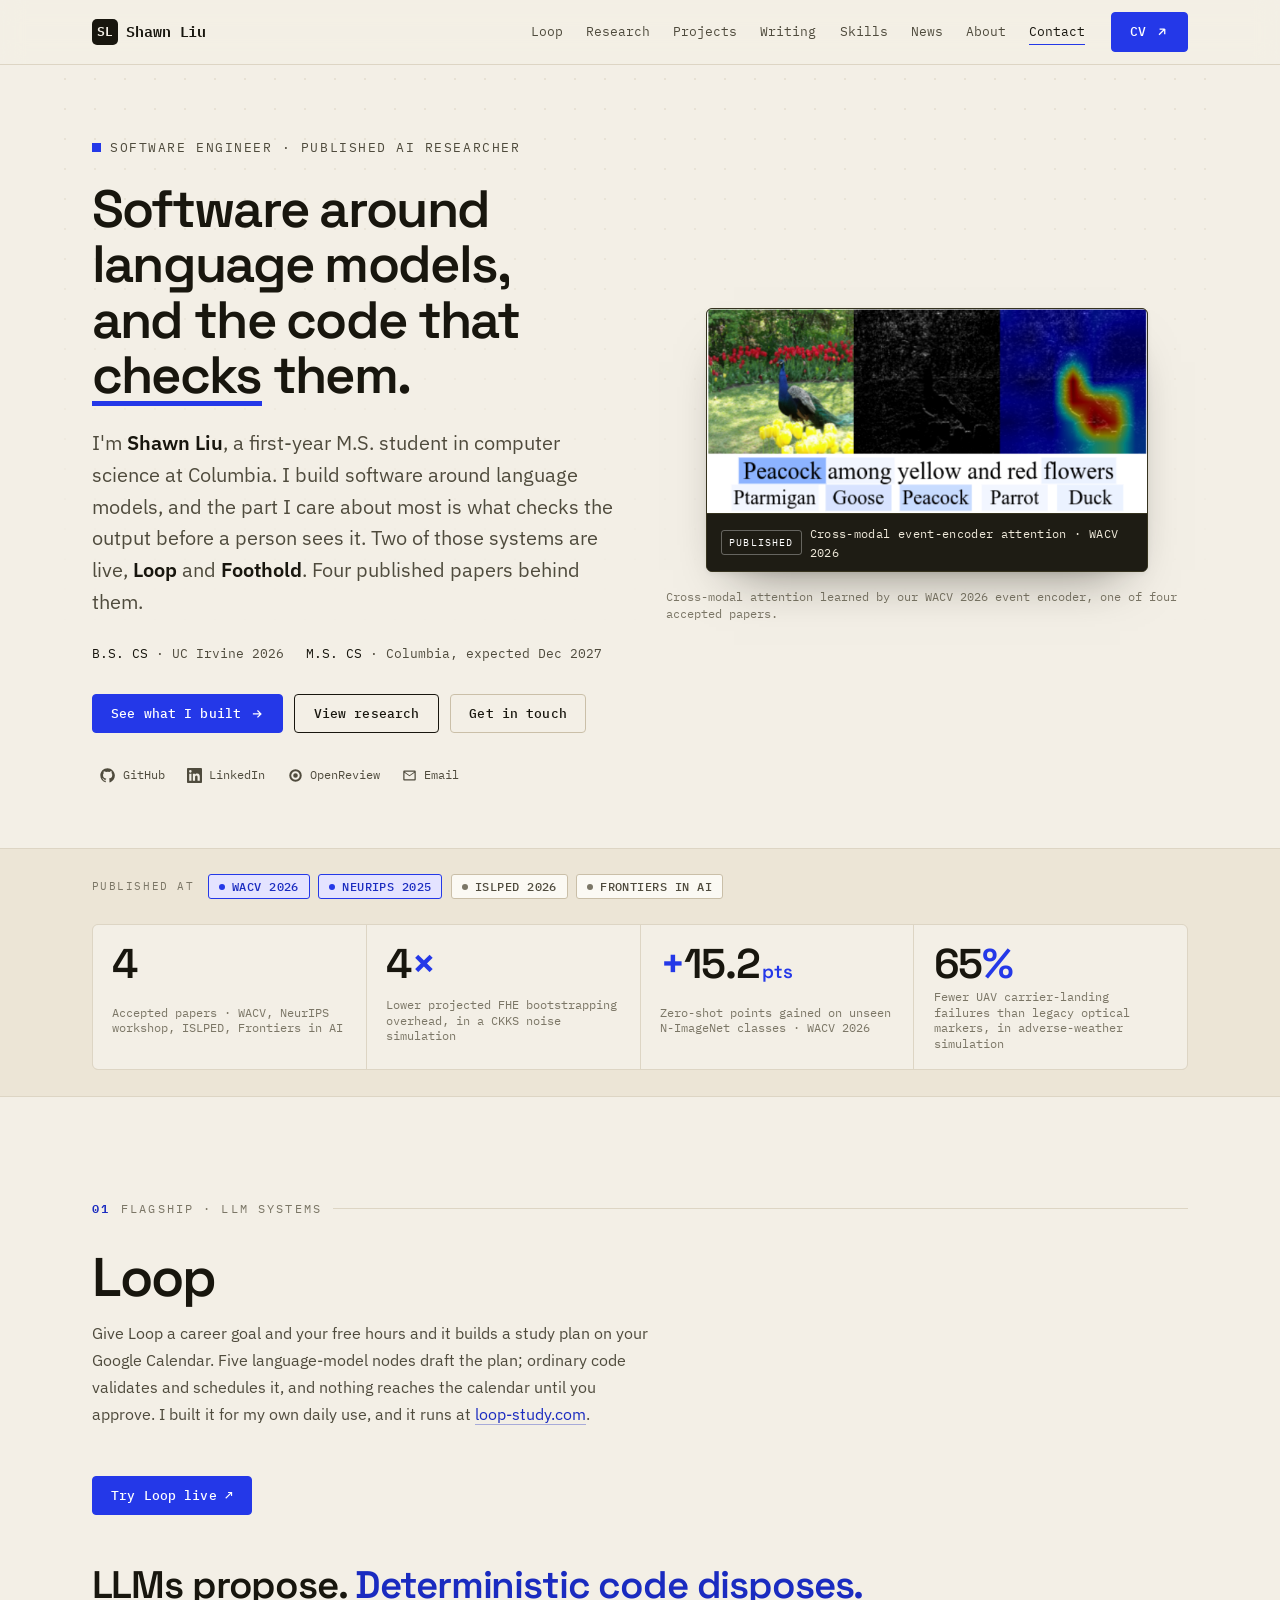
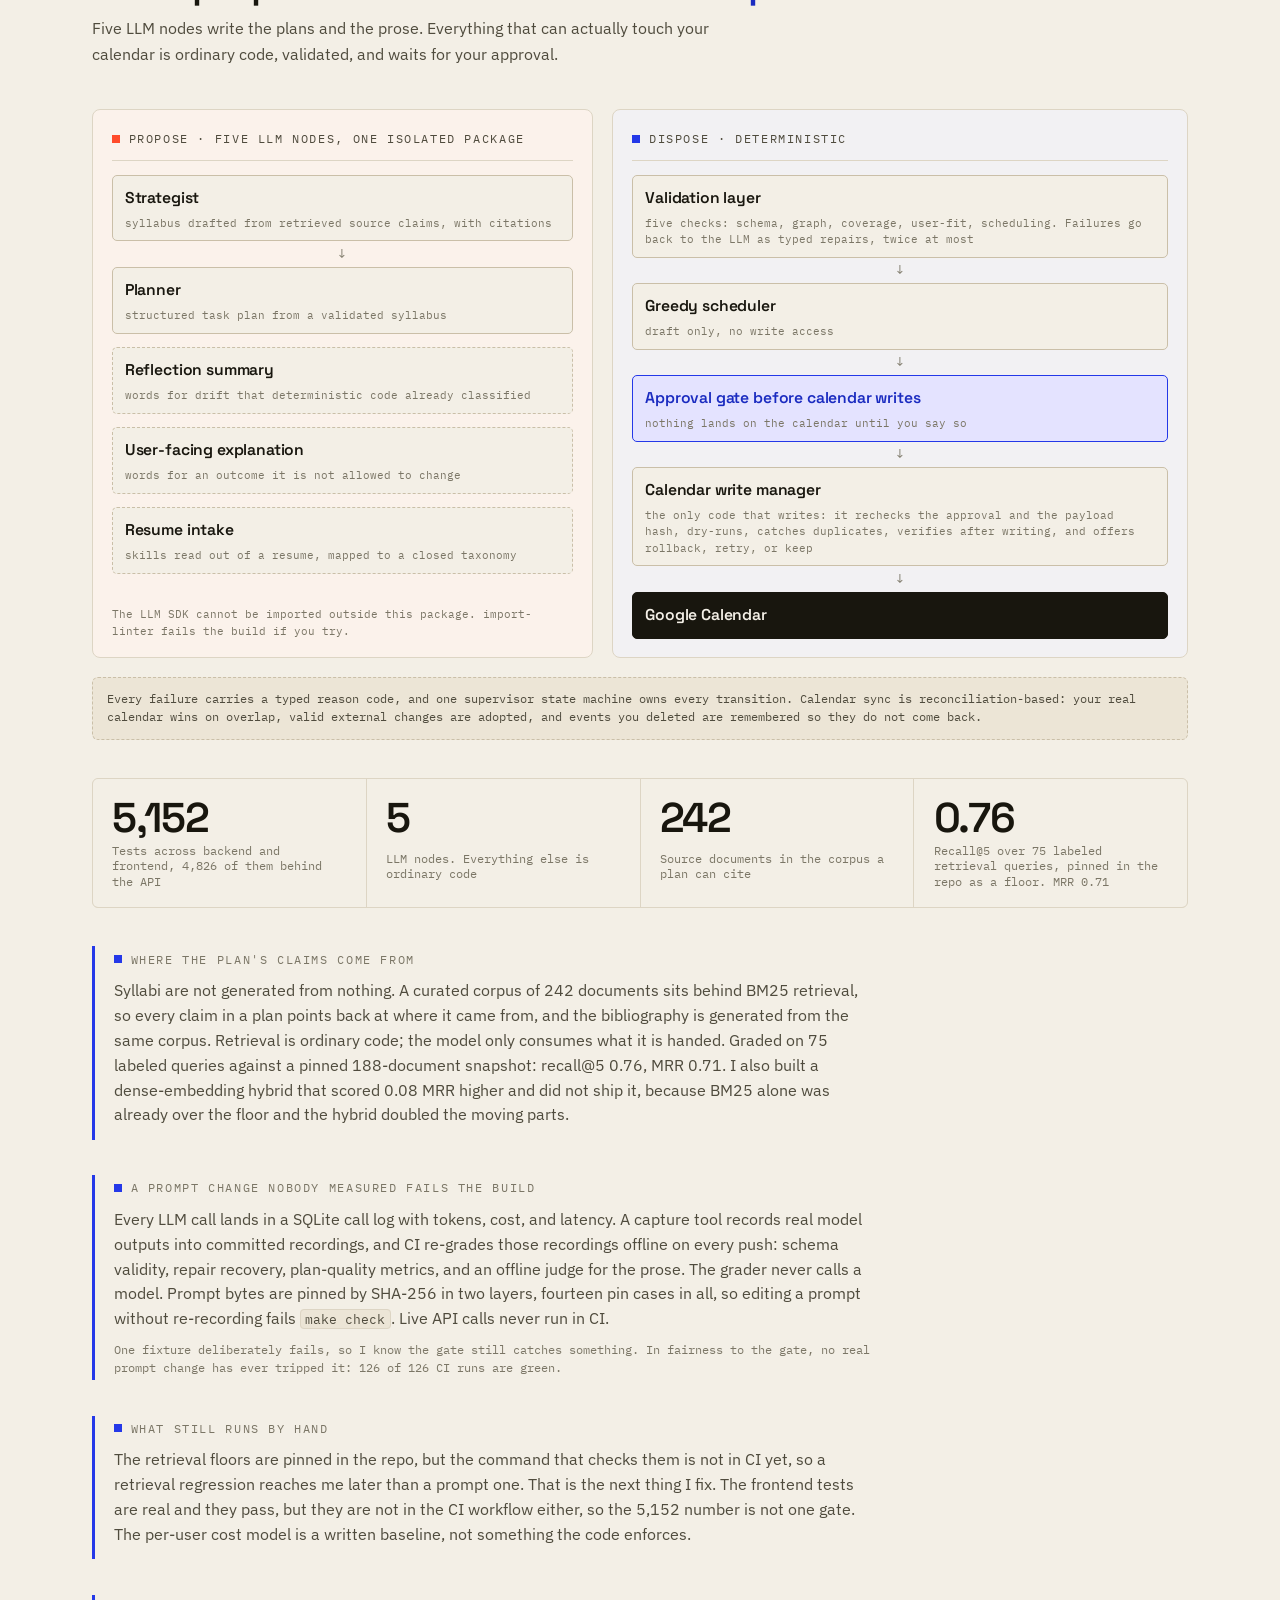
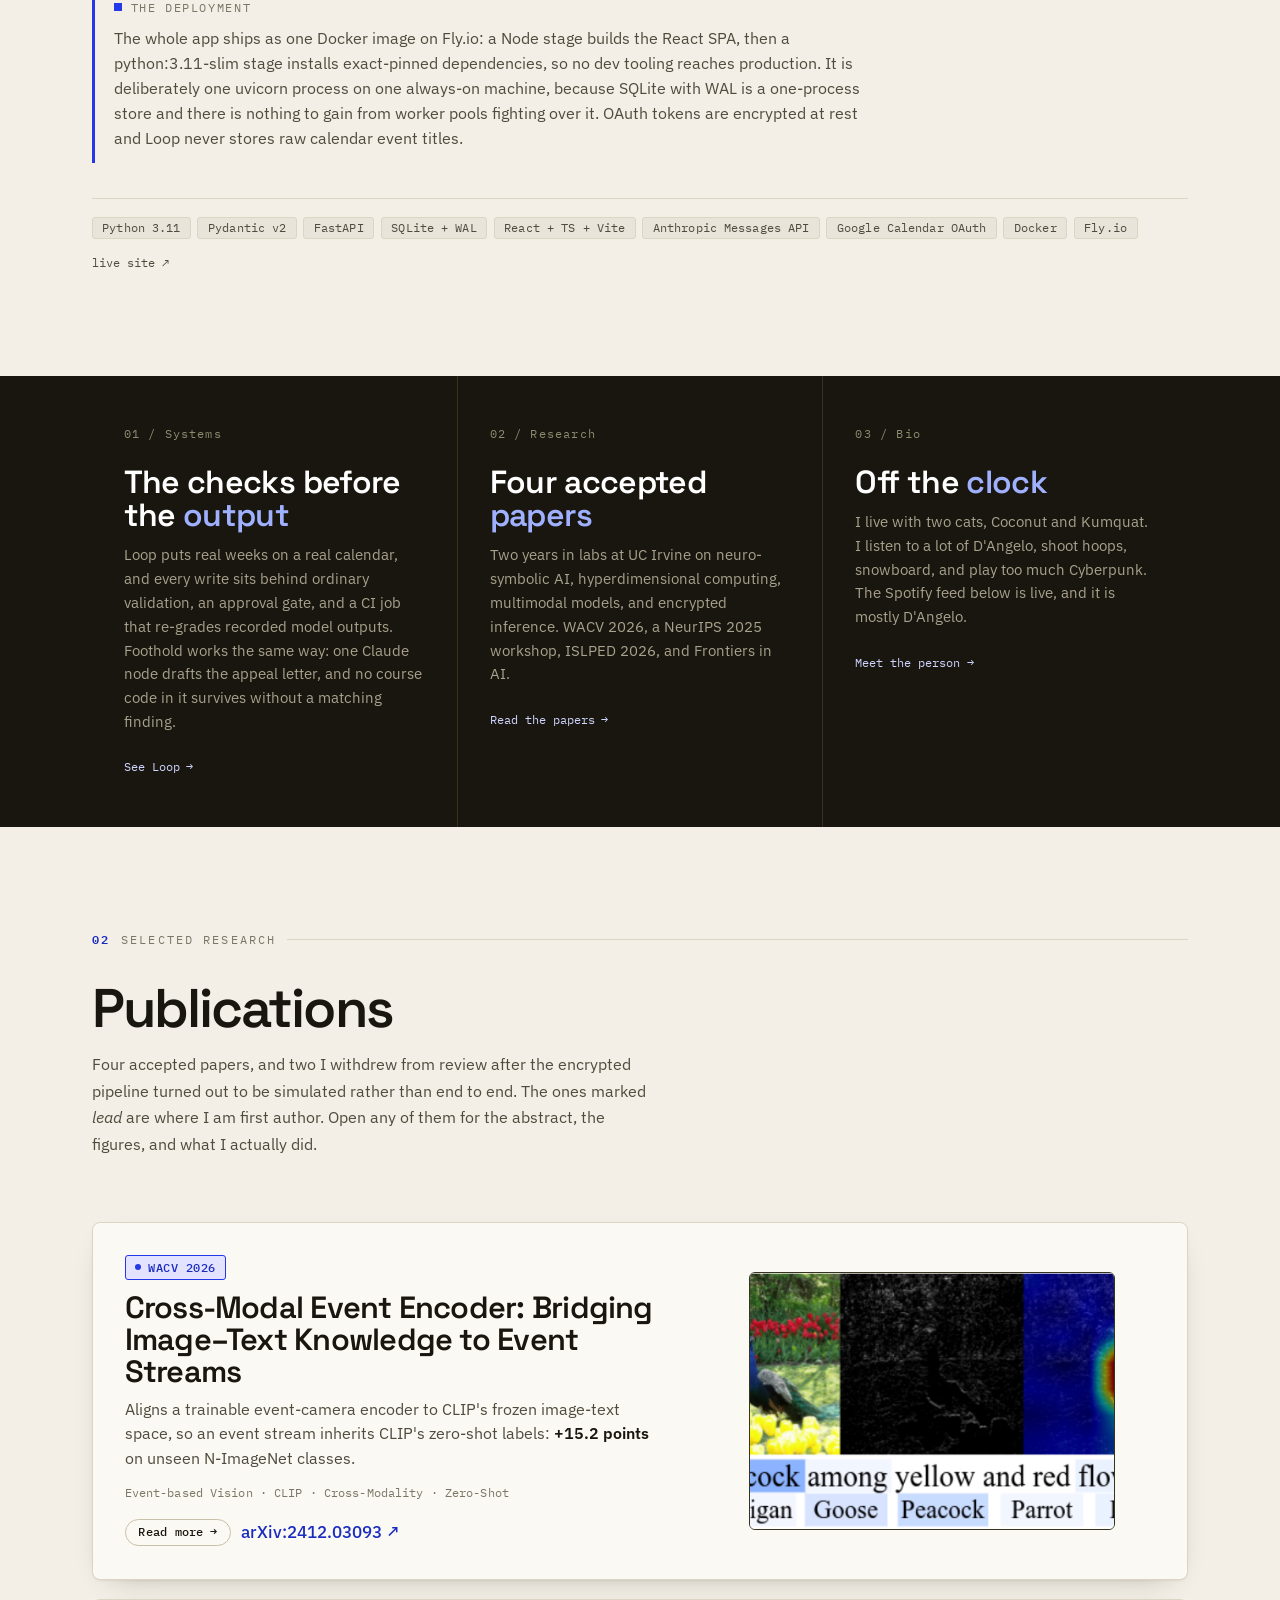
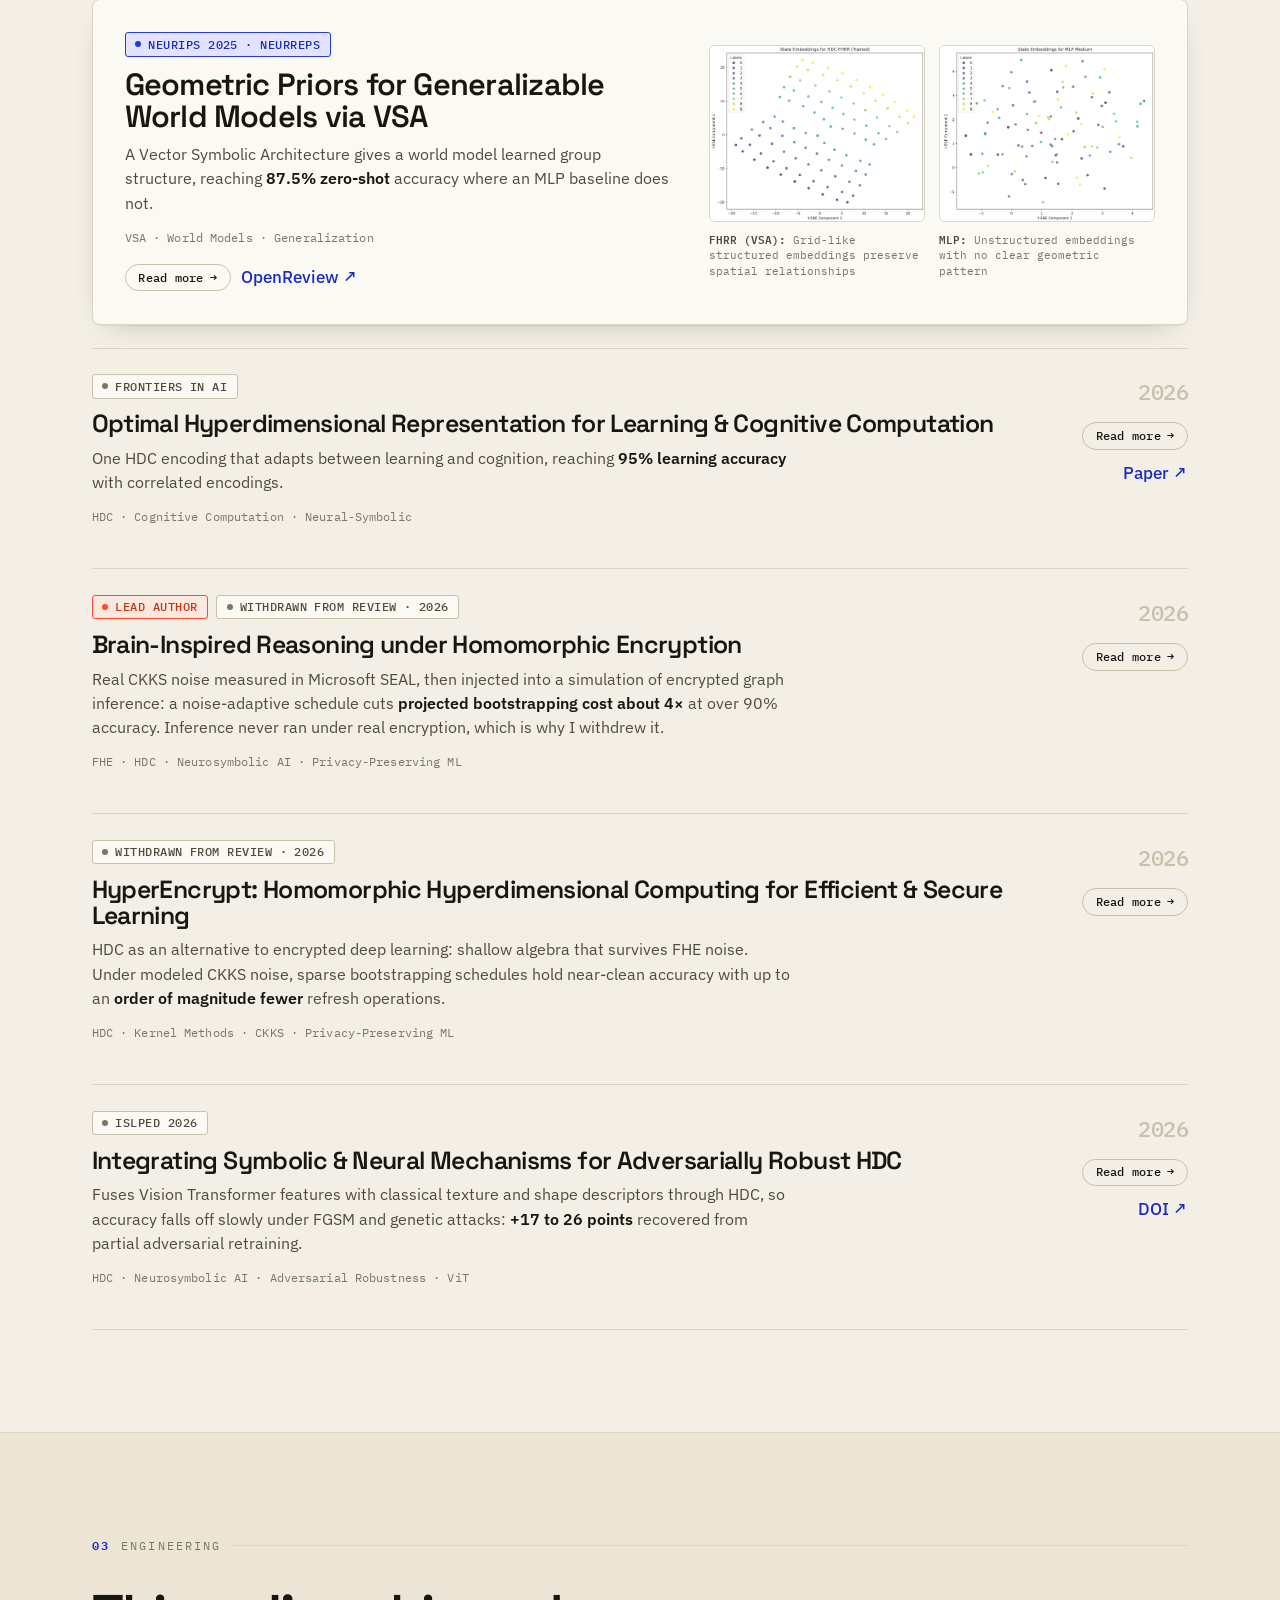
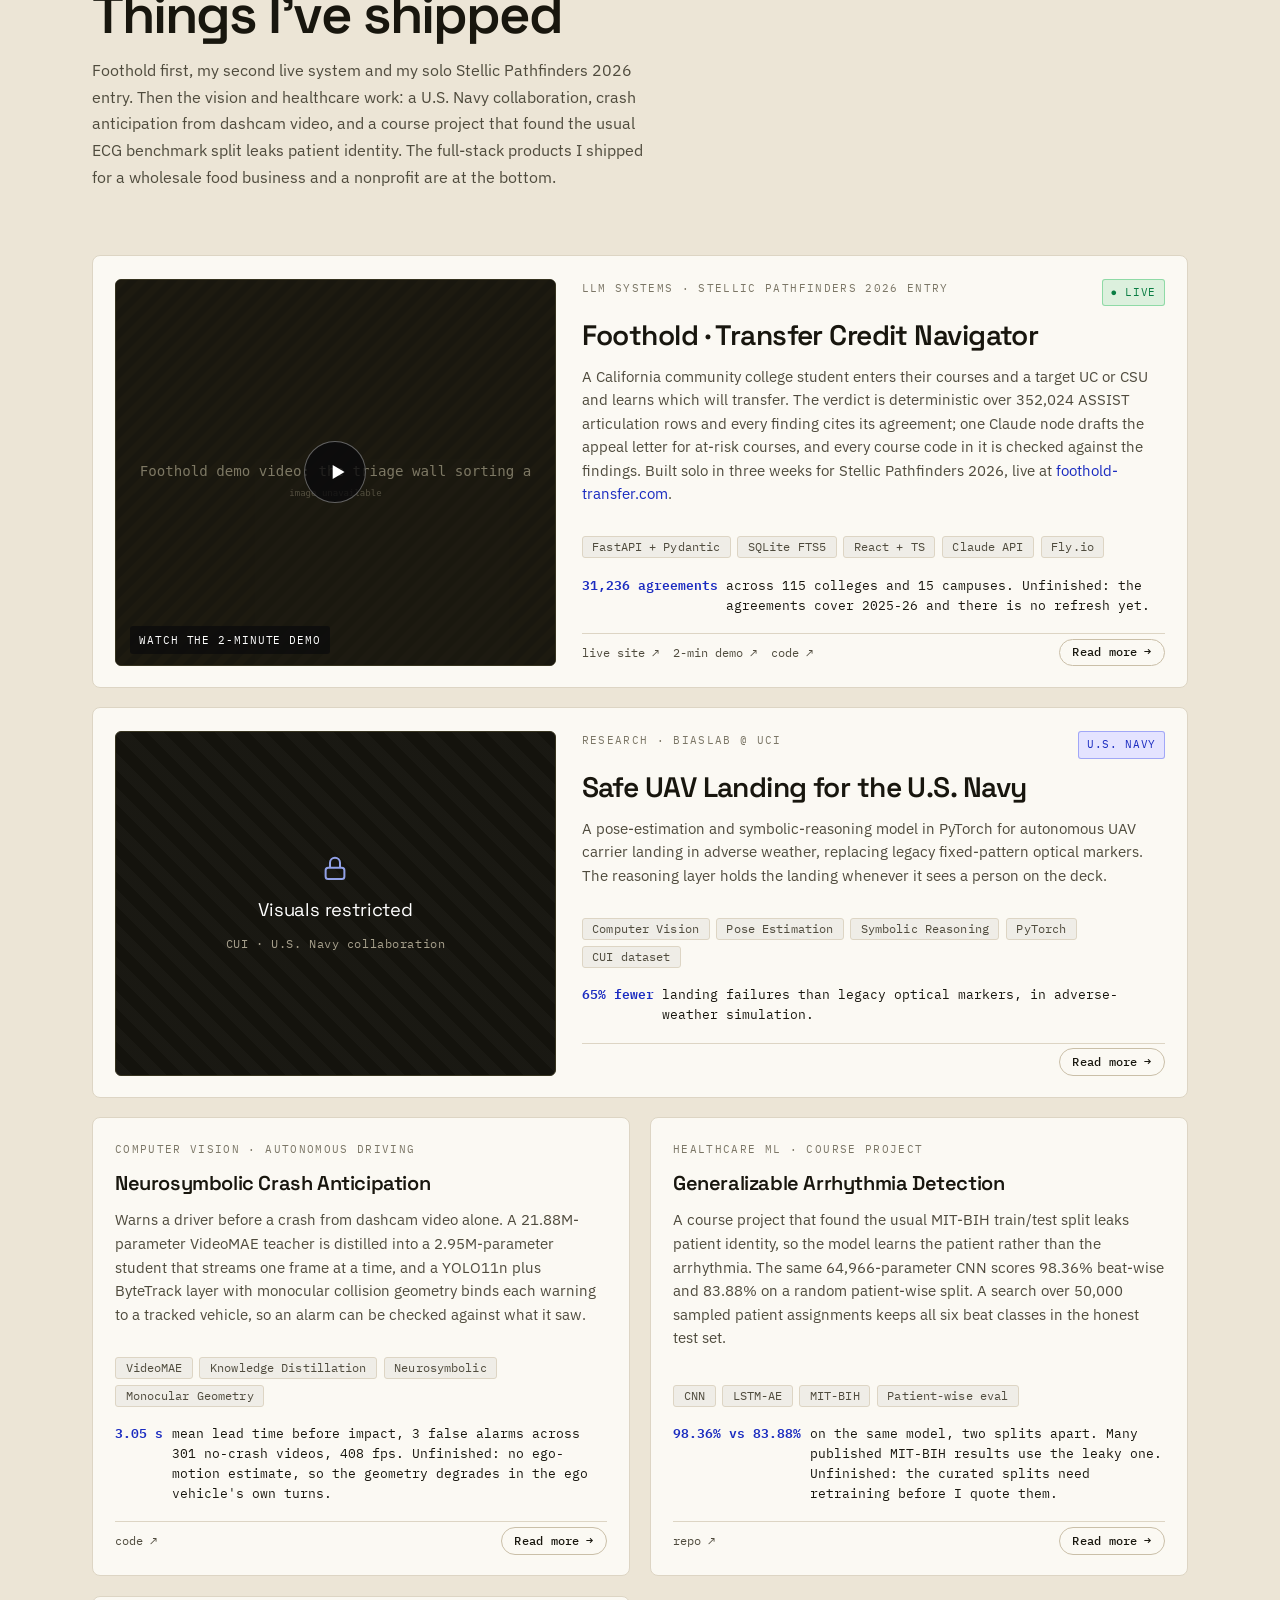
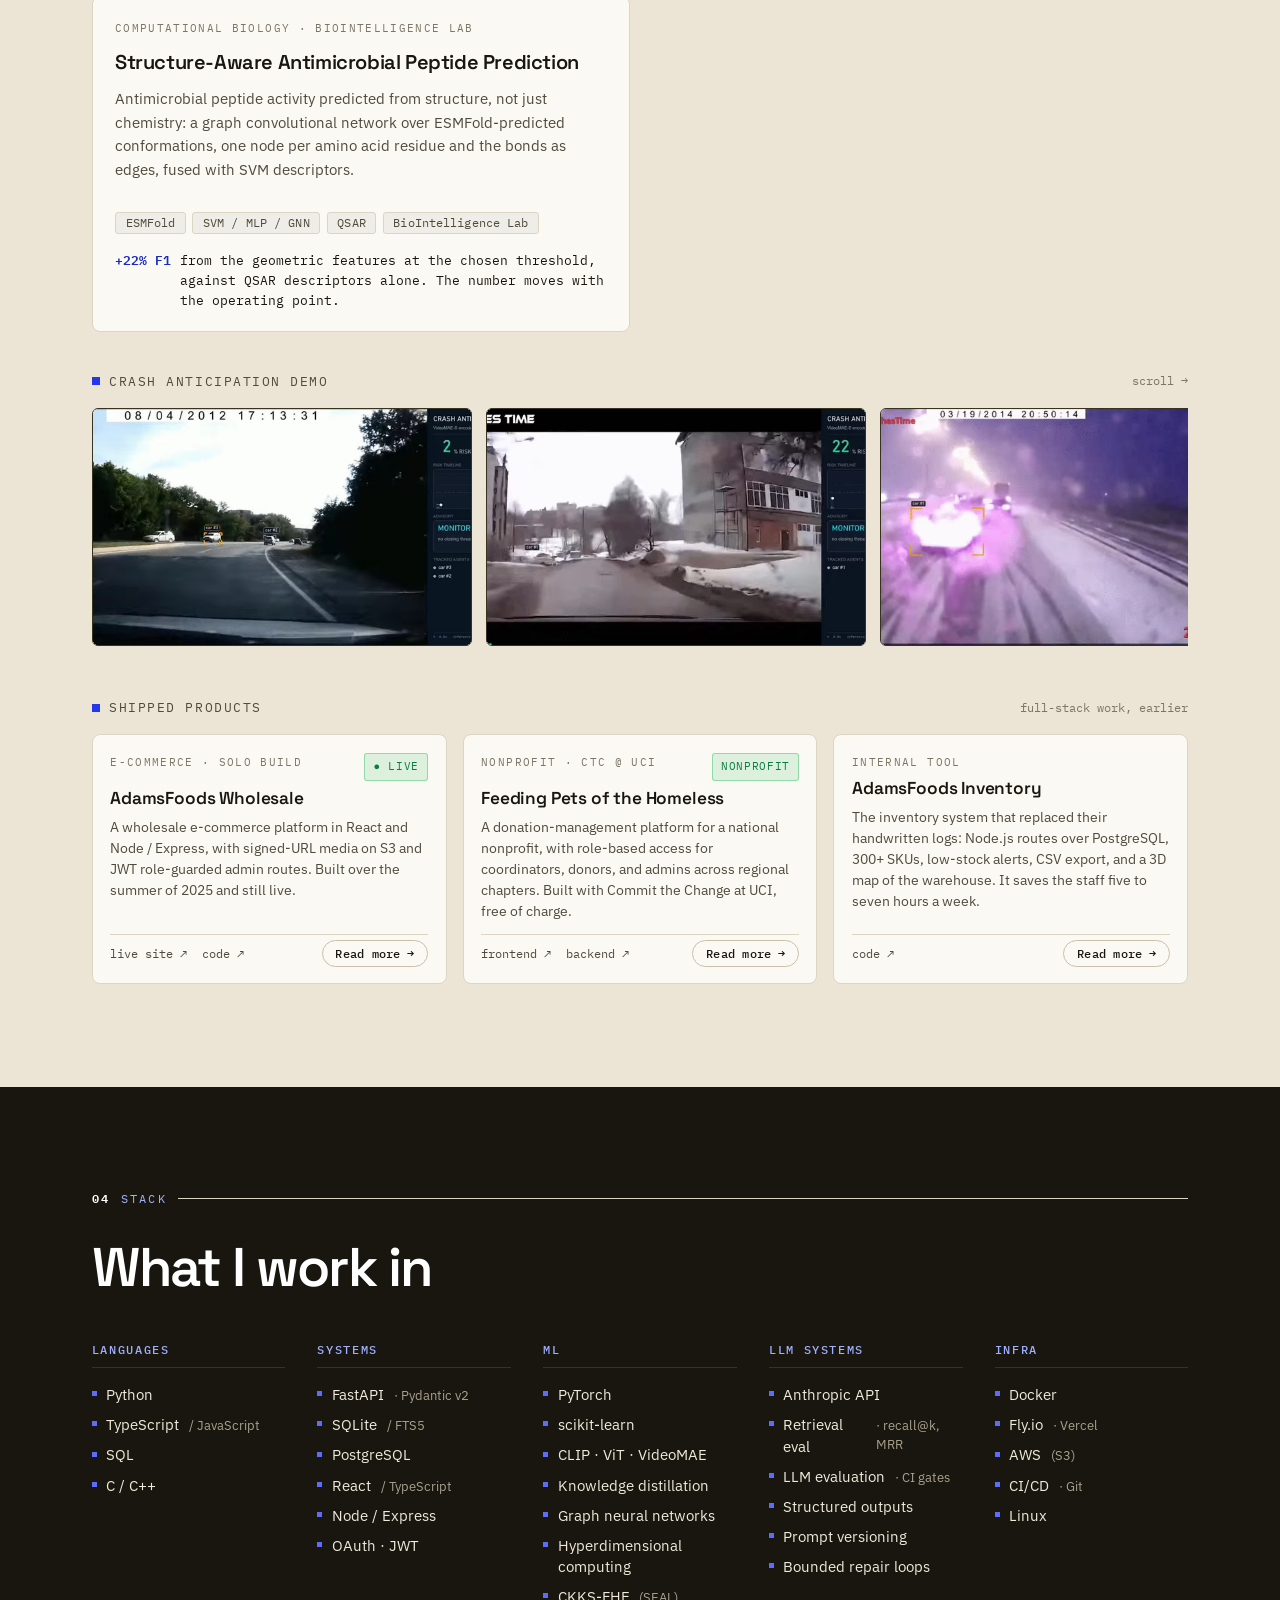
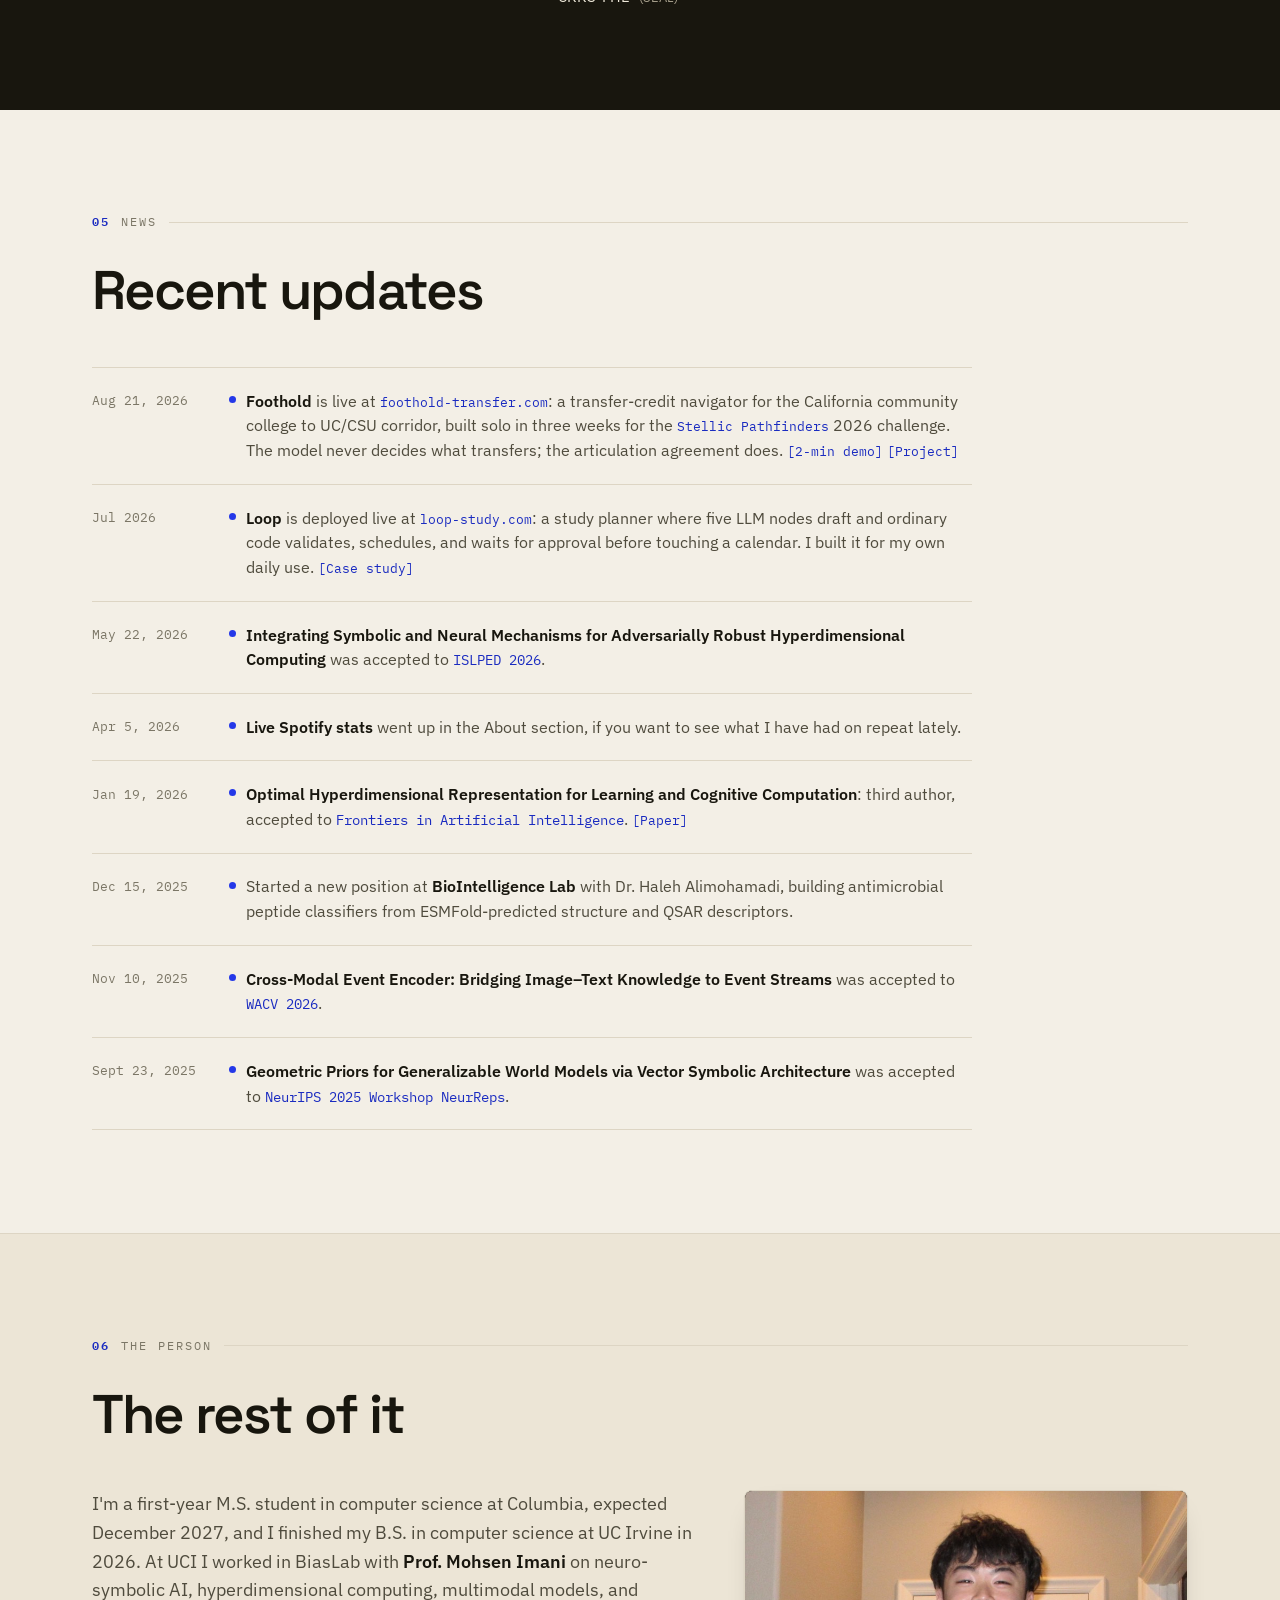
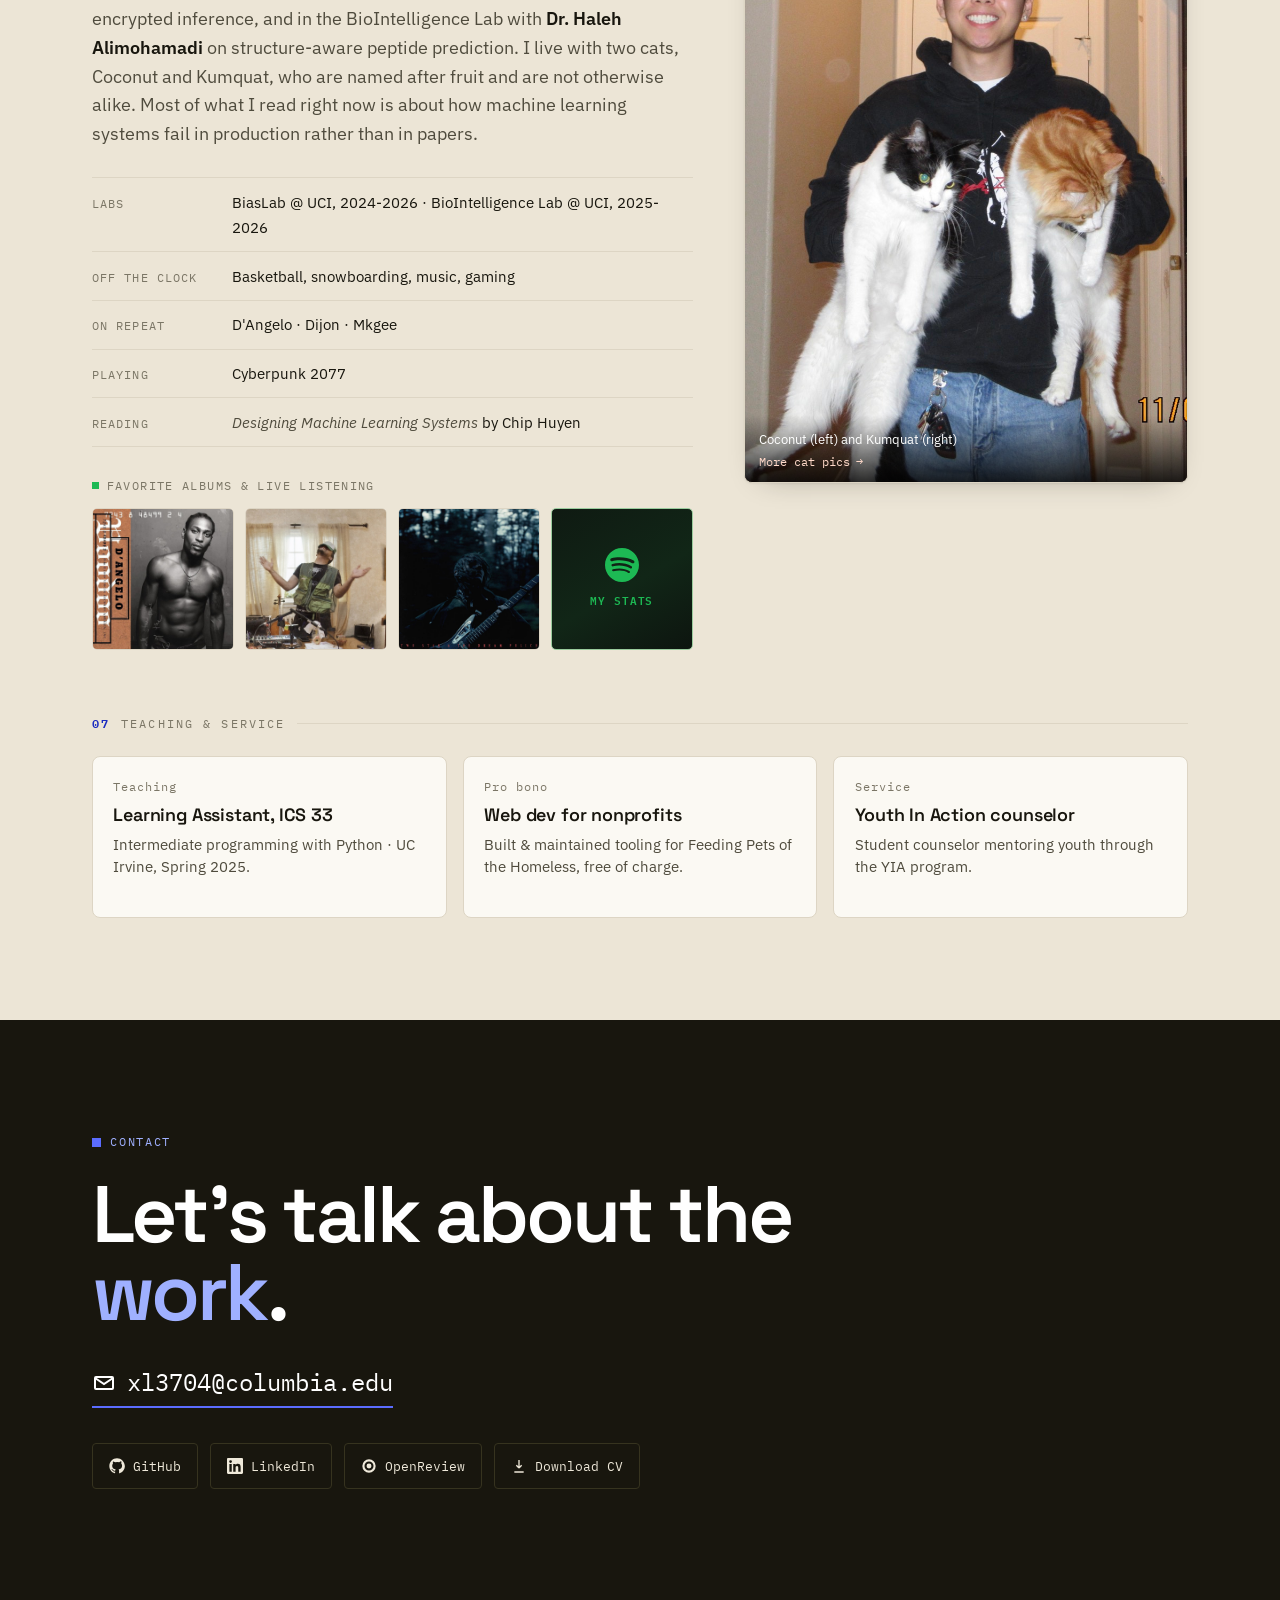
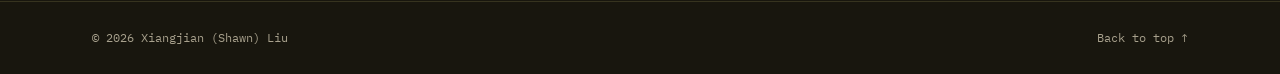
==== commit 00781e45: "Remove internship and open-to-work copy for research applications. Co-authored-by: Cursor <cursorage" ====
--- a/index.html
+++ b/index.html
@@ -4,7 +4,7 @@
   <meta charset="utf-8" />
   <meta name="viewport" content="width=device-width, initial-scale=1" />
   <title>Shawn Liu · software engineer and published AI researcher · two LLM systems live</title>
-  <meta name="description" content="Xiangjian (Shawn) Liu builds software around language models, and the code that checks their output before a person sees it. Two systems live: Loop and Foothold. Four published papers (WACV, NeurIPS workshop, ISLPED, Frontiers in AI). First-year M.S. CS student at Columbia, looking for a Summer 2027 internship." />
+  <meta name="description" content="Xiangjian (Shawn) Liu builds software around language models, and the code that checks their output before a person sees it. Two systems live: Loop and Foothold. Four published papers (WACV, NeurIPS workshop, ISLPED, Frontiers in AI). First-year M.S. CS student at Columbia." />
   <meta name="author" content="Xiangjian (Shawn) Liu" />
   <meta name="robots" content="index, follow, max-image-preview:large, max-snippet:-1, max-video-preview:-1" />
   <!-- YouTube embeds require a Referer header (their error 153 otherwise) -->
@@ -28,7 +28,7 @@
   <meta property="og:site_name" content="Shawn Liu" />
   <meta property="og:locale" content="en_US" />
   <meta property="og:title" content="Shawn Liu · software engineer and published AI researcher" />
-  <meta property="og:description" content="Software around language models, and the code that checks them. Two systems live, four published papers. First-year M.S. CS student at Columbia, looking for a Summer 2027 internship." />
+  <meta property="og:description" content="Software around language models, and the code that checks them. Two systems live, four published papers. First-year M.S. CS student at Columbia." />
   <meta property="og:image" content="https://shawnnnliu.github.io/assets/og-image.png" />
   <meta property="og:image:type" content="image/png" />
   <meta property="og:image:width" content="1200" />
@@ -221,7 +221,6 @@
         <a href="#contact">Contact</a>
       </nav>
       <div class="nav__cta">
-        <span class="nav__status"><span class="pulse"></span> Open to roles</span>
         <a class="btn btn--accent" href="assets/CV/Shawn_Liu_CV_Research_19.pdf" target="_blank" rel="noopener">CV
           <svg viewBox="0 0 24 24" fill="none" stroke="currentColor" stroke-width="2.2"><path d="M7 17L17 7M17 7H8M17 7v9"/></svg>
         </a>
@@ -254,11 +253,10 @@
         <div class="hero__lead">
           <p class="hero__eyebrow"><span class="sq"></span> Software engineer · published AI researcher</p>
           <h1>Software around language models,<br />and the code that <span class="ship">checks</span> them.</h1>
-          <p class="hero__lede">I'm <strong>Shawn Liu</strong>, a first-year M.S. student in computer science at Columbia. I build software around language models, and the part I care about most is what checks the output before a person sees it. Two of those systems are live, <strong>Loop</strong> and <strong>Foothold</strong>. Four published papers behind them. Looking for a Summer 2027 software or ML engineering internship.</p>
+          <p class="hero__lede">I'm <strong>Shawn Liu</strong>, a first-year M.S. student in computer science at Columbia. I build software around language models, and the part I care about most is what checks the output before a person sees it. Two of those systems are live, <strong>Loop</strong> and <strong>Foothold</strong>. Four published papers behind them.</p>
           <div class="hero__id">
             <span><span class="k">B.S. CS</span> · UC Irvine 2026</span>
             <span><span class="k">M.S. CS</span> · Columbia, expected Dec 2027</span>
-            <span>Open to <span class="k">SWE / ML</span> internships</span>
           </div>
           <div class="hero__cta">
             <a class="btn btn--accent" href="#loop">See what I built
@@ -947,7 +945,7 @@
     <section class="cta" id="contact">
       <div class="wrap cta__in">
         <p class="cta__eyebrow"><span class="sq"></span> Contact</p>
-        <h2 class="cta__title">Looking for a <span class="em">Summer 2027</span> internship.</h2>
+        <h2 class="cta__title">Let's talk about the <span class="em">work</span>.</h2>
         <div class="cta__mails">
           <a class="cta__mail" href="mailto:xl3704@columbia.edu">
             <svg viewBox="0 0 24 24" fill="none" stroke="currentColor" stroke-width="2"><path d="M3 7l9 6 9-6M3 7v10a1 1 0 0 0 1 1h16a1 1 0 0 0 1-1V7M3 7a1 1 0 0 1 1-1h16a1 1 0 0 1 1 1"/></svg>
--- a/style.css
+++ b/style.css
@@ -193,19 +193,10 @@
 .nav__links a:hover { color: var(--ink); }
 .nav__links a:hover::after { transform: scaleX(1); }
 .nav__cta { display: flex; align-items: center; gap: .6rem; }
-.nav__status {
-  display: inline-flex; align-items: center; gap: .45rem; font-family: var(--mono);
-  font-size: .72rem; color: var(--ink-2); padding: .35rem .6rem; border: 1px solid var(--line-2);
-  border-radius: 999px; white-space: nowrap;
-}
-.nav__status .pulse { width: 8px; height: 8px; border-radius: 50%; background: var(--hot); position: relative; }
-.nav__status .pulse::after { content: ""; position: absolute; inset: -4px; border-radius: 50%; border: 1.5px solid var(--hot); animation: pulse 2s ease-out infinite; }
-@keyframes pulse { 0% { transform: scale(.6); opacity: .9; } 100% { transform: scale(1.5); opacity: 0; } }
 .nav__menu { display: none; }
 
 @media (max-width: 880px) {
   .nav__links { display: none; }
-  .nav__status { display: none; }
 }
 
 /* ---------- Hero ---------- */
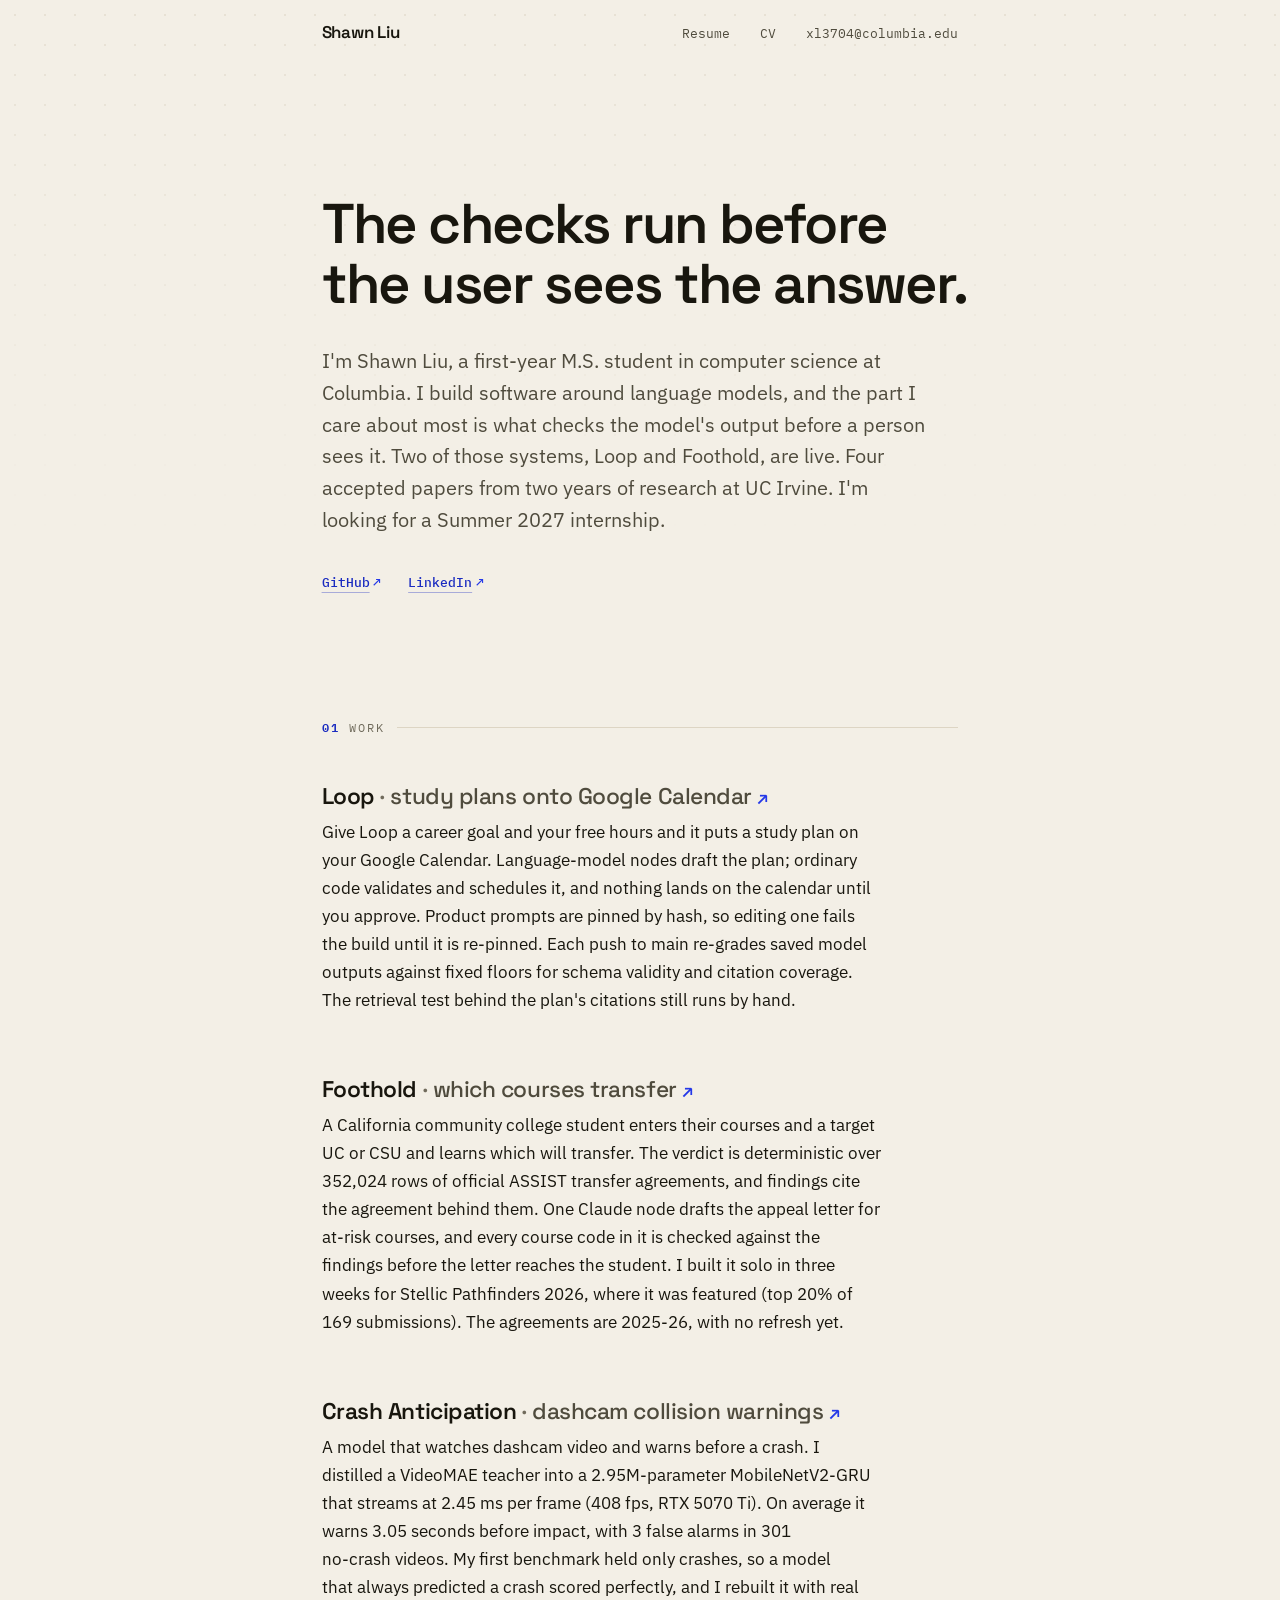
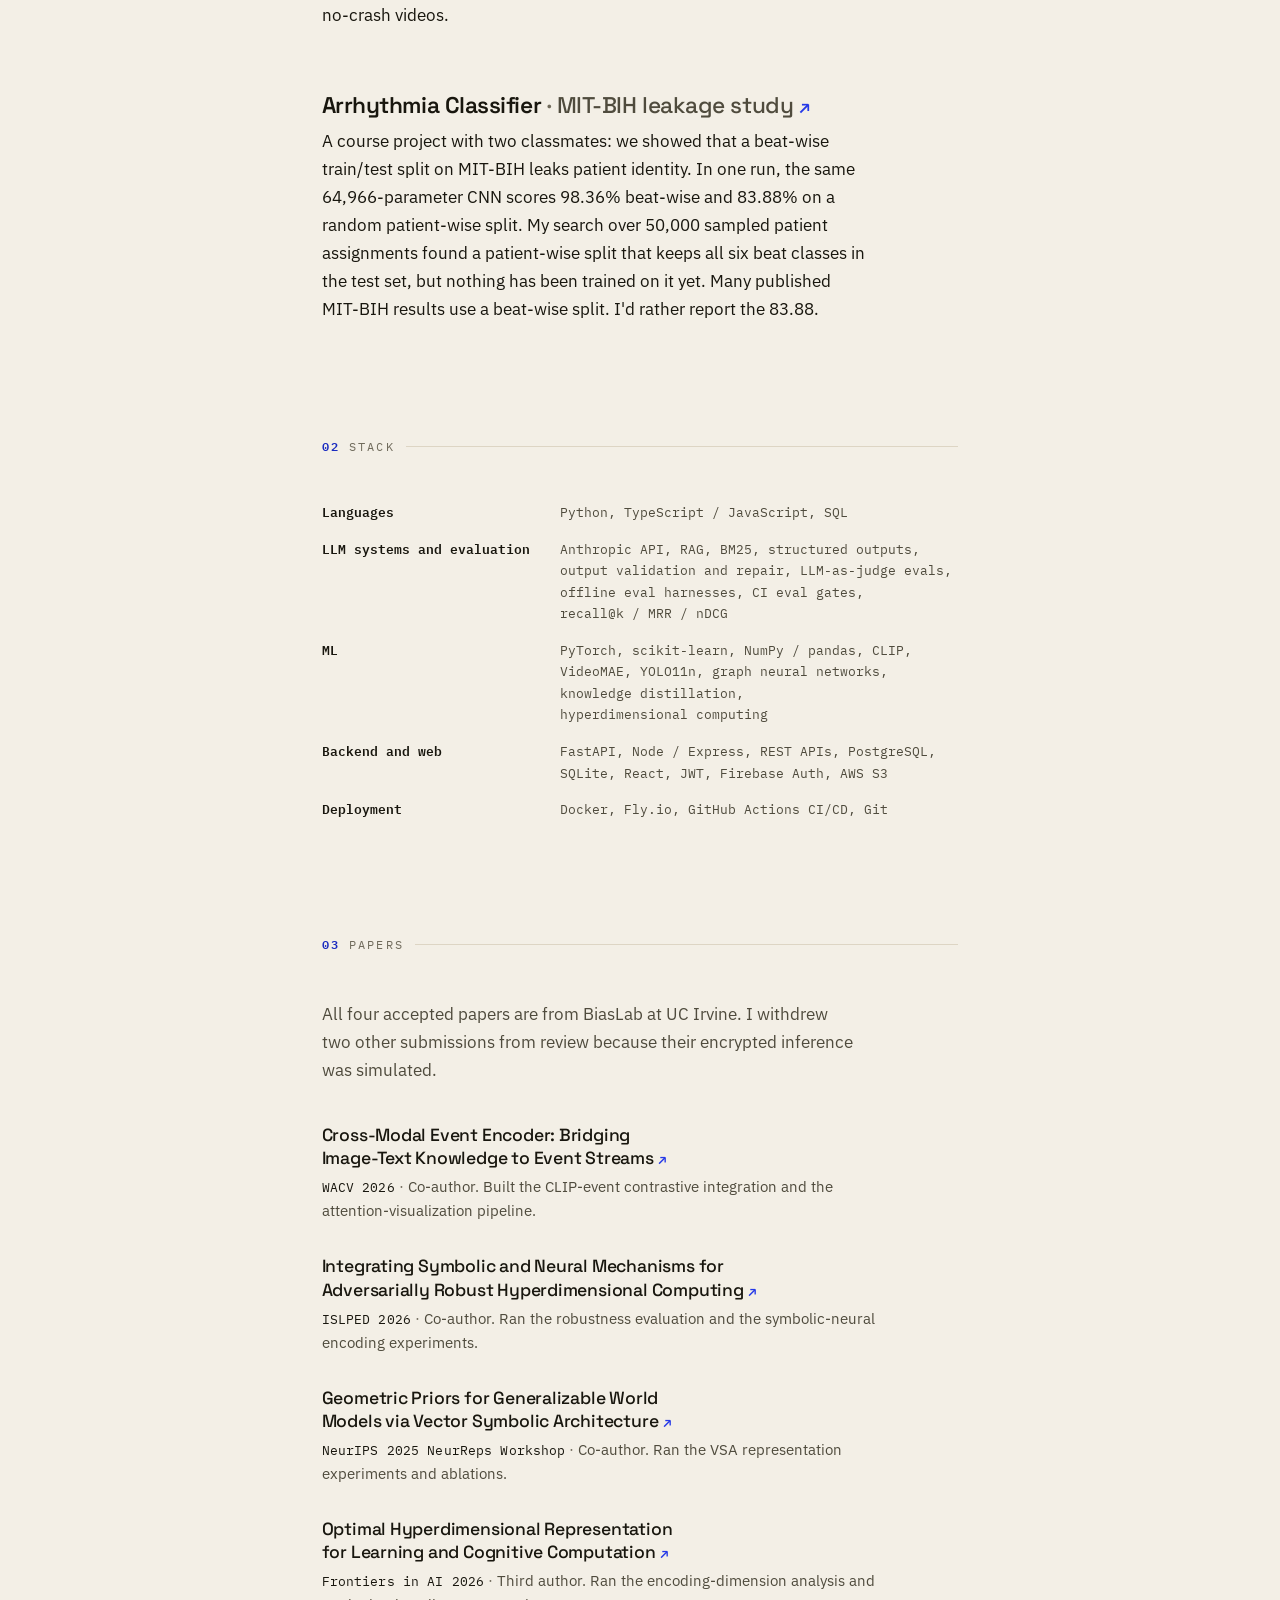
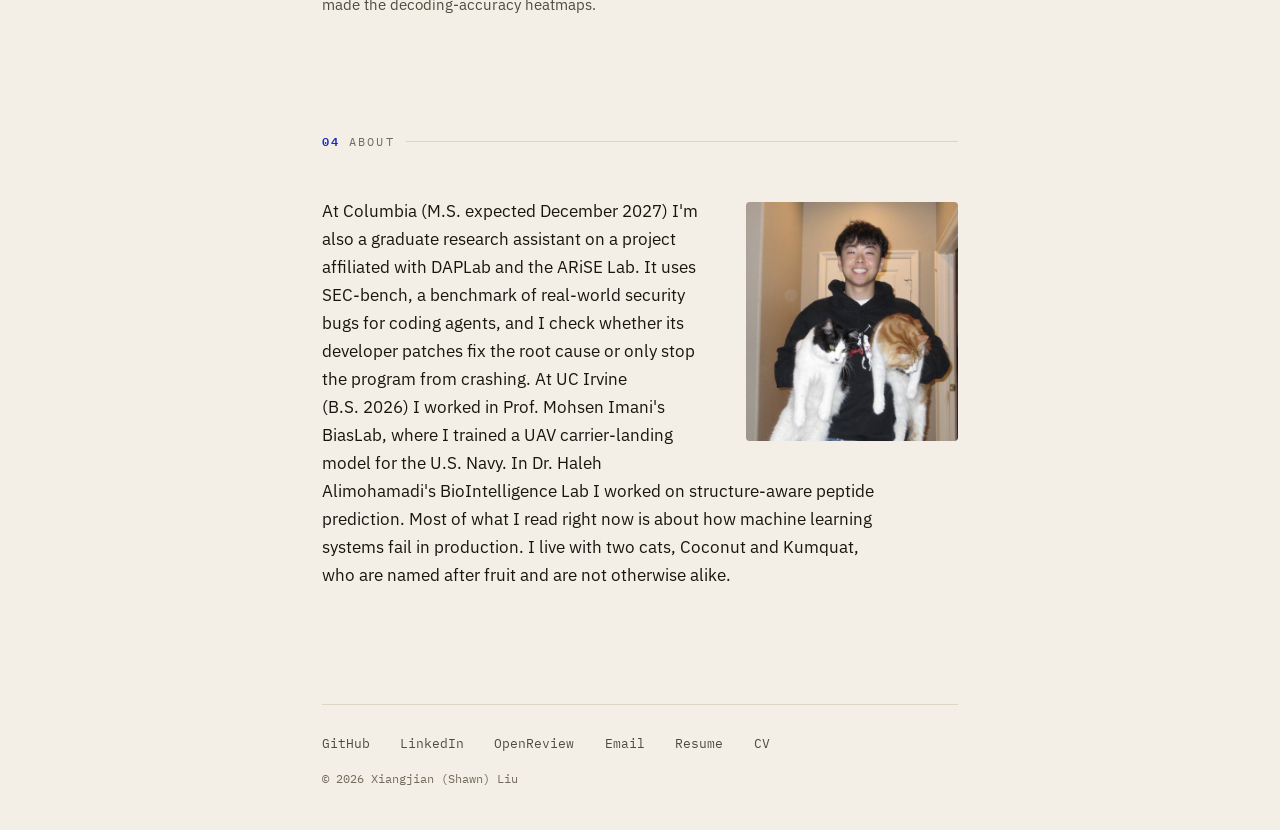
==== commit 1686b673: "Rebuild the site as one column: work, stack, papers, about. Four projects (Loop, Foothold, Crash Ant" ====
--- a/index.html
+++ b/index.html
@@ -3,20 +3,19 @@
 <head>
   <meta charset="utf-8" />
   <meta name="viewport" content="width=device-width, initial-scale=1" />
-  <title>Shawn Liu · software engineer and published AI researcher · two LLM systems live</title>
-  <meta name="description" content="Xiangjian (Shawn) Liu builds software around language models, and the code that checks their output before a person sees it. Two systems live: Loop and Foothold. Four published papers (WACV, NeurIPS workshop, ISLPED, Frontiers in AI). First-year M.S. CS student at Columbia." />
+  <title>Xiangjian (Shawn) Liu · Columbia M.S. CS · ML and LLM systems</title>
+  <meta name="description" content="Columbia M.S. CS student building LLM software and the checks that run before a person sees the output. Two systems live, four accepted papers." />
   <meta name="author" content="Xiangjian (Shawn) Liu" />
-  <meta name="robots" content="index, follow, max-image-preview:large, max-snippet:-1, max-video-preview:-1" />
-  <!-- YouTube embeds require a Referer header (their error 153 otherwise) -->
-  <meta name="referrer" content="strict-origin-when-cross-origin" />
+  <meta name="robots" content="index, follow, max-image-preview:large, max-snippet:-1" />
   <meta name="theme-color" content="#f3efe6" />
+  <meta name="color-scheme" content="light" />
   <link rel="canonical" href="https://shawnnnliu.github.io/" />
-  <link rel="sitemap" type="application/xml" href="/sitemap.xml" />
+  <link rel="sitemap" type="application/xml" href="sitemap.xml" />
 
   <!-- Icons -->
-  <link rel="icon" href="/favicon.ico" sizes="48x48" />
-  <link rel="icon" href="/favicon-96.png" type="image/png" sizes="96x96" />
-  <link rel="apple-touch-icon" href="/apple-touch-icon.png" />
+  <link rel="icon" href="favicon.ico" sizes="48x48" />
+  <link rel="icon" href="favicon-96.png" type="image/png" sizes="96x96" />
+  <link rel="apple-touch-icon" href="apple-touch-icon.png" />
 
   <!-- Identity -->
   <link rel="me" href="https://github.com/ShawnnnLiu/" />
@@ -27,29 +26,23 @@
   <meta property="og:url" content="https://shawnnnliu.github.io/" />
   <meta property="og:site_name" content="Shawn Liu" />
   <meta property="og:locale" content="en_US" />
-  <meta property="og:title" content="Shawn Liu · software engineer and published AI researcher" />
-  <meta property="og:description" content="Software around language models, and the code that checks them. Two systems live, four published papers. First-year M.S. CS student at Columbia." />
-  <meta property="og:image" content="https://shawnnnliu.github.io/assets/og-image.png" />
+  <meta property="og:title" content="Shawn Liu · The checks run before the user sees the answer" />
+  <meta property="og:description" content="Software around language models, and the checks that run before a person sees the output. Two systems live, four accepted papers. First-year M.S. CS student at Columbia." />
+  <meta property="og:image" content="https://shawnnnliu.github.io/assets/og-card-2026-10.png" />
   <meta property="og:image:type" content="image/png" />
   <meta property="og:image:width" content="1200" />
   <meta property="og:image:height" content="630" />
-  <meta property="og:image:alt" content="Shawn Liu · software engineer and published AI researcher. Two LLM systems live. WACV · NeurIPS · ISLPED · Frontiers in AI. UC Irvine 2026 → Columbia MSCS." />
+  <meta property="og:image:alt" content="Shawn Liu. The checks run before the user sees the answer. Columbia M.S. CS, two systems live, four accepted papers. shawnnnliu.github.io" />
   <meta name="twitter:card" content="summary_large_image" />
-  <meta name="twitter:title" content="Shawn Liu · software engineer and published AI researcher" />
-  <meta name="twitter:description" content="Software around language models, and the code that checks them. Two systems live, four published papers. First-year M.S. CS student at Columbia." />
-  <meta name="twitter:image" content="https://shawnnnliu.github.io/assets/og-image.png" />
-  <meta name="twitter:image:alt" content="Shawn Liu · software engineer and published AI researcher. Two LLM systems live." />
-
-  <!-- Perf: warm up font + Spotify API origins -->
+  <meta name="twitter:title" content="Shawn Liu · The checks run before the user sees the answer" />
+  <meta name="twitter:description" content="Software around language models, and the checks that run before a person sees the output. Two systems live, four accepted papers. First-year M.S. CS student at Columbia." />
+  <meta name="twitter:image" content="https://shawnnnliu.github.io/assets/og-card-2026-10.png" />
+  <meta name="twitter:image:alt" content="Shawn Liu. The checks run before the user sees the answer." />
+
   <link rel="preconnect" href="https://fonts.googleapis.com" />
   <link rel="preconnect" href="https://fonts.gstatic.com" crossorigin />
-  <link rel="preconnect" href="https://personal-website-mauve-tau.vercel.app" />
-  <link href="https://fonts.googleapis.com/css2?family=Space+Grotesk:wght@400;500;600;700&family=IBM+Plex+Sans:wght@400;500;600;700&family=IBM+Plex+Mono:wght@400;500;600&display=swap" rel="stylesheet" />
-
+  <link href="https://fonts.googleapis.com/css2?family=IBM+Plex+Mono:wght@400;500;600&family=IBM+Plex+Sans:wght@400&family=Space+Grotesk:wght@500;600&display=swap" rel="stylesheet" />
   <link rel="stylesheet" href="style.css" />
-  <noscript>
-    <style>.reveal{opacity:1 !important;transform:none !important}</style>
-  </noscript>
 
   <script type="application/ld+json">
   {
@@ -60,21 +53,30 @@
         "@id": "https://shawnnnliu.github.io/#website",
         "url": "https://shawnnnliu.github.io/",
         "name": "Shawn Liu",
-        "alternateName": "Shawn Liu · Software Engineer & ML Researcher",
-        "publisher": { "@id": "https://shawnnnliu.github.io/#person" },
+        "alternateName": [
+          "Xiangjian (Shawn) Liu",
+          "Xiangjian Liu"
+        ],
+        "publisher": {
+          "@id": "https://shawnnnliu.github.io/#person"
+        },
         "inLanguage": "en"
       },
       {
         "@type": "ProfilePage",
         "@id": "https://shawnnnliu.github.io/#profilepage",
         "url": "https://shawnnnliu.github.io/",
-        "name": "Shawn Liu · software engineer and published AI researcher",
-        "isPartOf": { "@id": "https://shawnnnliu.github.io/#website" },
-        "mainEntity": { "@id": "https://shawnnnliu.github.io/#person" },
-        "dateModified": "2026-09-10",
+        "name": "Xiangjian (Shawn) Liu · Columbia M.S. CS · ML and LLM systems",
+        "isPartOf": {
+          "@id": "https://shawnnnliu.github.io/#website"
+        },
+        "mainEntity": {
+          "@id": "https://shawnnnliu.github.io/#person"
+        },
+        "dateModified": "2026-10-16",
         "primaryImageOfPage": {
           "@type": "ImageObject",
-          "url": "https://shawnnnliu.github.io/assets/og-image.png",
+          "url": "https://shawnnnliu.github.io/assets/og-card-2026-10.png",
           "width": 1200,
           "height": 630
         },
@@ -84,19 +86,35 @@
         "@type": "Person",
         "@id": "https://shawnnnliu.github.io/#person",
         "name": "Xiangjian (Shawn) Liu",
-        "alternateName": ["Shawn Liu", "Xiangjian Liu"],
+        "alternateName": [
+          "Shawn Liu",
+          "Xiangjian Liu"
+        ],
         "givenName": "Xiangjian",
         "familyName": "Liu",
         "url": "https://shawnnnliu.github.io/",
-        "image": "https://shawnnnliu.github.io/assets/og-image.png",
-        "jobTitle": "Software Engineer & ML Researcher",
-        "description": "Xiangjian (Shawn) Liu is a first-year M.S. student in computer science at Columbia, expected December 2027, and a 2026 UC Irvine computer science graduate. He builds software around language models and the deterministic code that checks their output, with four published papers at WACV, a NeurIPS workshop, ISLPED, and Frontiers in AI.",
-        "alumniOf": [
-          { "@type": "CollegeOrUniversity", "name": "University of California, Irvine", "sameAs": "https://www.wikidata.org/wiki/Q921581" },
-          { "@type": "CollegeOrUniversity", "name": "Columbia University", "sameAs": "https://www.wikidata.org/wiki/Q49088" }
-        ],
-        "knowsAbout": ["Software Engineering", "LLM Systems", "LLM Evaluation", "Retrieval Evaluation", "Machine Learning", "Computer Vision", "Full-Stack Engineering", "Secure ML Inference", "Fully Homomorphic Encryption", "Neurosymbolic AI", "Hyperdimensional Computing"],
-        "email": "mailto:xiangjl4@uci.edu",
+        "image": "https://shawnnnliu.github.io/assets/portrait.jpg",
+        "description": "First-year M.S. student in computer science at Columbia, expected December 2027, and a 2026 UC Irvine computer science graduate, building software around language models and the checks that run before a person sees the output.",
+        "affiliation": {
+          "@type": "CollegeOrUniversity",
+          "name": "Columbia University",
+          "sameAs": "https://www.wikidata.org/wiki/Q49088"
+        },
+        "alumniOf": {
+          "@type": "CollegeOrUniversity",
+          "name": "University of California, Irvine",
+          "sameAs": "https://www.wikidata.org/wiki/Q868421"
+        },
+        "knowsAbout": [
+          "LLM evaluation",
+          "Retrieval evaluation",
+          "Machine learning",
+          "Computer vision",
+          "Knowledge distillation",
+          "Hyperdimensional computing",
+          "Full-stack engineering"
+        ],
+        "email": "mailto:xl3704@columbia.edu",
         "sameAs": [
           "https://github.com/ShawnnnLiu/",
           "https://www.linkedin.com/in/xiangjian-shawn-liu/",
@@ -104,1457 +122,272 @@
         ]
       },
       {
-        "@type": "WebApplication",
-        "@id": "https://foothold-transfer.com/#app",
-        "name": "Foothold",
-        "alternateName": "Foothold · Transfer Credit Navigator",
-        "url": "https://foothold-transfer.com",
-        "sameAs": "https://github.com/ShawnnnLiu/Foothold",
-        "applicationCategory": "EducationalApplication",
-        "operatingSystem": "Web",
-        "isAccessibleForFree": true,
-        "author": { "@id": "https://shawnnnliu.github.io/#person" },
-        "creator": { "@id": "https://shawnnnliu.github.io/#person" },
-        "datePublished": "2026-08-21",
-        "description": "A transfer credit navigator for California community college students transferring to a UC or CSU. Foothold checks courses line by line against the official ASSIST articulation agreement, triages every credit (transfers cleanly, at risk, no articulation), and drafts a citation-validated credit appeal letter for credits at risk. Built solo for the Stellic Pathfinders 2026 challenge.",
-        "about": ["Transfer Credit", "Articulation Agreements", "ASSIST.org", "California Community Colleges", "University of California", "California State University", "College Transfer"],
-        "subjectOf": { "@id": "https://shawnnnliu.github.io/#foothold-demo" },
-        "mainEntityOfPage": "https://shawnnnliu.github.io/#projects"
-      },
-      {
-        "@type": "VideoObject",
-        "@id": "https://shawnnnliu.github.io/#foothold-demo",
-        "name": "Foothold - Keep the Credits You Already Earned | Demo",
-        "description": "A 2-minute demo of Foothold, a transfer credit navigator for California community college students transferring to a UC or CSU: course triage against official ASSIST articulation agreements, cited verdicts, and a citation-validated credit appeal letter.",
-        "thumbnailUrl": "https://i.ytimg.com/vi/Jop91D81H2c/maxresdefault.jpg",
-        "uploadDate": "2026-08-21",
-        "contentUrl": "https://www.youtube.com/watch?v=Jop91D81H2c",
-        "embedUrl": "https://www.youtube-nocookie.com/embed/Jop91D81H2c",
-        "author": { "@id": "https://shawnnnliu.github.io/#person" },
-        "about": { "@id": "https://foothold-transfer.com/#app" }
-      },
-      {
         "@type": "ScholarlyArticle",
-        "headline": "Robust Reasoning and Learning with Brain-Inspired Representations under Homomorphic Encryption",
-        "author": { "@id": "https://shawnnnliu.github.io/#person" },
-        "creativeWorkStatus": "Withdrawn from review (2026)",
-        "about": ["Fully Homomorphic Encryption", "Hyperdimensional Computing", "Neurosymbolic AI", "Privacy-Preserving ML"],
-        "mainEntityOfPage": "https://shawnnnliu.github.io/#research"
+        "headline": "Cross-Modal Event Encoder: Bridging Image-Text Knowledge to Event Streams",
+        "author": [
+          {
+            "@type": "Person",
+            "name": "Sungheon Jeong"
+          },
+          {
+            "@type": "Person",
+            "name": "Hanning Chen"
+          },
+          {
+            "@type": "Person",
+            "name": "Sanggeon Yun"
+          },
+          {
+            "@type": "Person",
+            "name": "Suhyeon Cho"
+          },
+          {
+            "@type": "Person",
+            "name": "Wenjun Huang"
+          },
+          {
+            "@id": "https://shawnnnliu.github.io/#person"
+          },
+          {
+            "@type": "Person",
+            "name": "Mohsen Imani"
+          }
+        ],
+        "url": "https://openaccess.thecvf.com/content/WACV2026/html/Jeong_Cross-Modal_Event_Encoder_Bridging_Image-Text_Knowledge_to_Event_Streams_WACV_2026_paper.html",
+        "sameAs": "https://arxiv.org/abs/2412.03093",
+        "isPartOf": {
+          "@type": "CreativeWorkSeries",
+          "name": "IEEE/CVF Winter Conference on Applications of Computer Vision (WACV) 2026"
+        },
+        "pagination": "3213-3222",
+        "datePublished": "2026-03"
       },
       {
         "@type": "ScholarlyArticle",
-        "headline": "Cross-Modal Event Encoder: Bridging Image–Text Knowledge to Event Streams",
-        "author": { "@id": "https://shawnnnliu.github.io/#person" },
-        "url": "https://arxiv.org/abs/2412.03093",
-        "sameAs": "https://arxiv.org/abs/2412.03093",
-        "isPartOf": { "@type": "CreativeWorkSeries", "name": "IEEE/CVF Winter Conference on Applications of Computer Vision (WACV) 2026" },
-        "datePublished": "2026",
-        "about": ["Event-based Vision", "CLIP", "Cross-Modal Learning", "Zero-Shot Learning"],
-        "mainEntityOfPage": "https://shawnnnliu.github.io/#research"
+        "headline": "Integrating Symbolic and Neural Mechanisms for Adversarially Robust Hyperdimensional Computing",
+        "author": [
+          {
+            "@type": "Person",
+            "name": "Hamza Errahmouni Barkam"
+          },
+          {
+            "@type": "Person",
+            "name": "Salaar Saraj"
+          },
+          {
+            "@type": "Person",
+            "name": "Zhen Ye"
+          },
+          {
+            "@id": "https://shawnnnliu.github.io/#person"
+          },
+          {
+            "@type": "Person",
+            "name": "Haleh Alimohamadi"
+          },
+          {
+            "@type": "Person",
+            "name": "Nathaniel Bastian"
+          },
+          {
+            "@type": "Person",
+            "name": "Mohsen Imani"
+          }
+        ],
+        "url": "https://doi.org/10.1145/3816440.3818596",
+        "isPartOf": {
+          "@type": "CreativeWorkSeries",
+          "name": "ACM/IEEE International Symposium on Low Power Electronics and Design (ISLPED) 2026"
+        },
+        "datePublished": "2026"
       },
       {
         "@type": "ScholarlyArticle",
         "headline": "Geometric Priors for Generalizable World Models via Vector Symbolic Architecture",
         "author": [
-          { "@type": "Person", "name": "W. Y. Chung" },
-          { "@type": "Person", "name": "C. Yeung" },
-          { "@type": "Person", "name": "H. Lillemark" },
-          { "@type": "Person", "name": "Z. Zou" },
-          { "@id": "https://shawnnnliu.github.io/#person" },
-          { "@type": "Person", "name": "M. Imani" }
+          {
+            "@type": "Person",
+            "name": "William Youngwoo Chung"
+          },
+          {
+            "@type": "Person",
+            "name": "Calvin Yeung"
+          },
+          {
+            "@type": "Person",
+            "name": "Hansen Jin Lillemark"
+          },
+          {
+            "@type": "Person",
+            "name": "Zhuowen Zou"
+          },
+          {
+            "@id": "https://shawnnnliu.github.io/#person"
+          },
+          {
+            "@type": "Person",
+            "name": "Mohsen Imani"
+          }
         ],
         "url": "https://openreview.net/forum?id=0MJ1PW2vE8",
-        "sameAs": "https://openreview.net/forum?id=0MJ1PW2vE8",
-        "isPartOf": { "@type": "CreativeWorkSeries", "name": "NeurIPS 2025 Workshop on Symmetry and Geometry in Neural Representations (NeurReps)" },
+        "isPartOf": {
+          "@type": "CreativeWorkSeries",
+          "name": "NeurIPS 2025 Workshop on Symmetry and Geometry in Neural Representations (NeurReps)"
+        },
         "datePublished": "2025",
-        "about": ["Vector Symbolic Architecture", "World Models", "Generalization"],
-        "mainEntityOfPage": "https://shawnnnliu.github.io/#research"
+        "sameAs": "https://arxiv.org/abs/2602.21467"
       },
       {
         "@type": "ScholarlyArticle",
         "headline": "Optimal Hyperdimensional Representation for Learning and Cognitive Computation",
-        "author": { "@id": "https://shawnnnliu.github.io/#person" },
+        "author": [
+          {
+            "@type": "Person",
+            "name": "Prathyush P. Poduval"
+          },
+          {
+            "@type": "Person",
+            "name": "Hamza Errahmouni Barkam"
+          },
+          {
+            "@id": "https://shawnnnliu.github.io/#person"
+          },
+          {
+            "@type": "Person",
+            "name": "Sanggeon Yun"
+          },
+          {
+            "@type": "Person",
+            "name": "Yang Ni"
+          },
+          {
+            "@type": "Person",
+            "name": "Zhuowen Zou"
+          },
+          {
+            "@type": "Person",
+            "name": "Nathaniel D. Bastian"
+          },
+          {
+            "@type": "Person",
+            "name": "Mohsen Imani"
+          }
+        ],
         "url": "https://www.frontiersin.org/journals/artificial-intelligence/articles/10.3389/frai.2026.1690492/full",
-        "isPartOf": { "@type": "Periodical", "name": "Frontiers in Artificial Intelligence" },
-        "datePublished": "2026",
-        "about": ["Hyperdimensional Computing", "Cognitive Computation", "Neural-Symbolic Systems"],
-        "mainEntityOfPage": "https://shawnnnliu.github.io/#research"
-      },
-      {
-        "@type": "ScholarlyArticle",
-        "headline": "HyperEncrypt: Homomorphic Hyperdimensional Computing for Efficient and Secure Learning",
-        "author": { "@id": "https://shawnnnliu.github.io/#person" },
-        "creativeWorkStatus": "Withdrawn from review (2026)",
-        "about": ["Hyperdimensional Computing", "CKKS", "Privacy-Preserving ML", "Kernel Methods"],
-        "mainEntityOfPage": "https://shawnnnliu.github.io/#research"
-      },
-      {
-        "@type": "ScholarlyArticle",
-        "headline": "Integrating Symbolic and Neural Mechanisms for Adversarially Robust Hyperdimensional Computing",
-        "author": { "@id": "https://shawnnnliu.github.io/#person" },
-        "url": "https://doi.org/10.1145/3816440.3818596",
-        "sameAs": "https://doi.org/10.1145/3816440.3818596",
-        "isPartOf": { "@type": "CreativeWorkSeries", "name": "ACM/IEEE International Symposium on Low Power Electronics and Design (ISLPED) 2026" },
-        "datePublished": "2026",
-        "about": ["Hyperdimensional Computing", "Adversarial Robustness", "Vision Transformers", "Neurosymbolic AI"],
-        "mainEntityOfPage": "https://shawnnnliu.github.io/#research"
+        "identifier": "https://doi.org/10.3389/frai.2026.1690492",
+        "isPartOf": {
+          "@type": "Periodical",
+          "name": "Frontiers in Artificial Intelligence"
+        },
+        "datePublished": "2026-02-10"
       }
     ]
   }
   </script>
 </head>
 <body>
-  <a class="skip-link" href="#loop">Skip to content</a>
-
-  <!-- ============ NAV ============ -->
-  <header class="nav">
-    <div class="wrap nav__in">
-      <a href="#top" class="nav__brand"><span class="mk">SL</span> Shawn&nbsp;Liu</a>
-      <nav class="nav__links" aria-label="Primary">
-        <a href="#loop">Loop</a>
-        <a href="#research">Research</a>
-        <a href="#projects">Projects</a>
-        <a href="/writing/">Writing</a>
-        <a href="#skills">Skills</a>
-        <a href="#news">News</a>
-        <a href="#about">About</a>
-        <a href="#contact">Contact</a>
+  <a class="skip" href="#main">Skip to content</a>
+
+  <header class="masthead">
+    <div class="col masthead__in">
+      <a class="masthead__name" href="#top">Shawn Liu</a>
+      <nav class="masthead__links" aria-label="Resume, CV and email">
+        <a href="assets/CV/Shawn_Liu_Resume.pdf" target="_blank" rel="noopener">Resume<span class="vh"> (PDF)</span></a>
+        <a href="assets/CV/Shawn_Liu_CV.pdf" target="_blank" rel="noopener">CV<span class="vh"> (PDF)</span></a>
+        <a href="mailto:xl3704@columbia.edu"><span class="mail-full">xl3704@columbia.edu</span> <span class="mail-short">Email</span></a>
       </nav>
-      <div class="nav__cta">
-        <a class="btn btn--accent" href="assets/CV/Shawn_Liu_CV_Research_19.pdf" target="_blank" rel="noopener">CV
-          <svg viewBox="0 0 24 24" fill="none" stroke="currentColor" stroke-width="2.2"><path d="M7 17L17 7M17 7H8M17 7v9"/></svg>
-        </a>
-        <button class="nav__menu" aria-label="Open menu" aria-expanded="false" aria-controls="nav-drawer">
-          <svg viewBox="0 0 24 24" fill="none" stroke="currentColor" stroke-width="2"><path d="M3 6h18M3 12h18M3 18h18"/></svg>
-        </button>
-      </div>
     </div>
   </header>
 
-  <!-- mobile drawer -->
-  <div class="nav__drawer" id="nav-drawer">
-    <nav aria-label="Mobile">
-      <a href="#loop">Loop</a>
-      <a href="#research">Research</a>
-      <a href="#projects">Projects</a>
-      <a href="/writing/">Writing</a>
-      <a href="#skills">Skills</a>
-      <a href="#news">News</a>
-      <a href="#about">About</a>
-      <a href="#contact">Contact</a>
-      <a href="assets/CV/Shawn_Liu_CV_Research_19.pdf" target="_blank" rel="noopener">Download CV ↗</a>
-    </nav>
-  </div>
-
-  <main id="top">
-    <!-- ============ HERO ============ -->
-    <section class="hero wrap" aria-label="Intro">
-      <div class="hero__grid">
-        <div class="hero__lead">
-          <p class="hero__eyebrow"><span class="sq"></span> Software engineer · published AI researcher</p>
-          <h1>Software around language models,<br />and the code that <span class="ship">checks</span> them.</h1>
-          <p class="hero__lede">I'm <strong>Shawn Liu</strong>, a first-year M.S. student in computer science at Columbia. I build software around language models, and the part I care about most is what checks the output before a person sees it. Two of those systems are live, <strong>Loop</strong> and <strong>Foothold</strong>. Four published papers behind them.</p>
-          <div class="hero__id">
-            <span><span class="k">B.S. CS</span> · UC Irvine 2026</span>
-            <span><span class="k">M.S. CS</span> · Columbia, expected Dec 2027</span>
-          </div>
-          <div class="hero__cta">
-            <a class="btn btn--accent" href="#loop">See what I built
-              <svg viewBox="0 0 24 24" fill="none" stroke="currentColor" stroke-width="2.2"><path d="M5 12h14M13 6l6 6-6 6"/></svg>
-            </a>
-            <a class="btn btn--ghost" href="#research">View research</a>
-            <a class="btn btn--light" href="#contact">Get in touch</a>
-          </div>
-          <div class="hero__social">
-            <a href="https://github.com/ShawnnnLiu/" target="_blank" rel="noopener" aria-label="GitHub"><svg viewBox="0 0 24 24"><path d="M12 .5C5.7.5.5 5.7.5 12c0 5.1 3.3 9.4 7.9 10.9.6.1.8-.2.8-.6v-2c-3.2.7-3.9-1.4-3.9-1.4-.5-1.3-1.3-1.7-1.3-1.7-1.1-.7.1-.7.1-.7 1.2.1 1.8 1.2 1.8 1.2 1 1.8 2.8 1.3 3.5 1 .1-.8.4-1.3.7-1.6-2.6-.3-5.3-1.3-5.3-5.7 0-1.3.5-2.3 1.2-3.1-.1-.3-.5-1.5.1-3.1 0 0 1-.3 3.3 1.2a11.5 11.5 0 0 1 6 0C17.3 4.7 18.3 5 18.3 5c.6 1.6.2 2.8.1 3.1.8.8 1.2 1.8 1.2 3.1 0 4.4-2.7 5.4-5.3 5.7.4.4.8 1.1.8 2.2v3.3c0 .4.2.7.8.6 4.6-1.5 7.9-5.8 7.9-10.9C23.5 5.7 18.3.5 12 .5z"/></svg> GitHub</a>
-            <a href="https://www.linkedin.com/in/xiangjian-shawn-liu/" target="_blank" rel="noopener" aria-label="LinkedIn"><svg viewBox="0 0 24 24"><path d="M20.45 20.45h-3.56v-5.57c0-1.33-.02-3.04-1.85-3.04-1.85 0-2.13 1.45-2.13 2.94v5.67H9.35V9h3.42v1.56h.05c.48-.9 1.64-1.85 3.37-1.85 3.6 0 4.27 2.37 4.27 5.46v6.28zM5.34 7.43a2.06 2.06 0 1 1 0-4.13 2.06 2.06 0 0 1 0 4.13zM7.12 20.45H3.55V9h3.57v11.45zM22.22 0H1.77C.8 0 0 .77 0 1.73v20.54C0 23.22.8 24 1.77 24h20.45c.98 0 1.78-.78 1.78-1.73V1.73C24 .77 23.2 0 22.22 0z"/></svg> LinkedIn</a>
-            <a href="https://openreview.net/profile?id=%7EXiangjian_Liu1" target="_blank" rel="noopener" aria-label="OpenReview"><svg viewBox="0 0 24 24"><path d="M12 2a10 10 0 1 0 0 20 10 10 0 0 0 0-20zm0 3.2A6.8 6.8 0 1 1 5.2 12 6.8 6.8 0 0 1 12 5.2zm0 3.1A3.7 3.7 0 1 0 15.7 12 3.7 3.7 0 0 0 12 8.3z"/></svg> OpenReview</a>
-            <a href="mailto:xiangjl4@uci.edu" aria-label="Email"><svg viewBox="0 0 24 24"><path d="M2 5.5A1.5 1.5 0 0 1 3.5 4h17A1.5 1.5 0 0 1 22 5.5v13a1.5 1.5 0 0 1-1.5 1.5h-17A1.5 1.5 0 0 1 2 18.5v-13zm2.2.5 7.8 5.6L19.8 6H4.2zm15.8 1.6-7.43 5.33a1 1 0 0 1-1.14 0L4 7.6V18h16V7.6z"/></svg> Email</a>
-          </div>
-        </div>
-
-        <div class="hero__media">
-          <figure class="media-frame" data-label="WACV 2026 event-encoder attention">
-            <img src="assets/research/peacock_attention_imagenet.png" alt="Cross-modal attention heatmap learned by the WACV 2026 event-encoder, highlighting salient regions" loading="eager" fetchpriority="high" decoding="async" width="652" height="302" />
-            <figcaption class="media-frame__tag"><span class="ftag">Published</span> Cross-modal event-encoder attention · WACV 2026</figcaption>
-          </figure>
-          <p class="media-cap">Cross-modal attention learned by our WACV 2026 event encoder, one of four accepted papers.</p>
-        </div>
+  <main id="main">
+    <section class="hero col" aria-labelledby="hero-title">
+      <h1 id="hero-title">The checks run before the user sees the answer.</h1>
+      <p class="lede">I'm Shawn Liu, a <span class="nw">first-year</span> M.S. student in computer science at Columbia. I build software around language models, and the part I care about most is what checks the model's output before a person sees it. Two of those systems, Loop and Foothold, are live. Four accepted papers from two years of research at UC&nbsp;Irvine. I'm looking for a Summer 2027 internship.</p>
+      <p class="hero__links">
+        <a class="out" href="https://github.com/ShawnnnLiu/" target="_blank" rel="noopener"><span>GitHub</span></a>
+        <a class="out" href="https://www.linkedin.com/in/xiangjian-shawn-liu/" target="_blank" rel="noopener"><span>LinkedIn</span></a>
+      </p>
+    </section>
+
+    <section class="block col" id="work" aria-labelledby="work-label">
+      <h2 class="label" id="work-label"><span><span class="idx" aria-hidden="true">01</span> Work</span></h2>
+
+      <article class="item">
+        <h3 class="item__t"><a href="https://loop-study.com" target="_blank" rel="noopener"><span class="nm">Loop</span> <span class="sep">·</span> <span class="ds">study plans onto Google <span class="nw out">Calendar</span></span></a></h3>
+        <p>Give Loop a career goal and your free hours and it puts a study plan on your Google Calendar. <span class="nw">Language-model</span> nodes draft the plan; ordinary code validates and schedules it, and nothing lands on the calendar until you approve. Product prompts are pinned by hash, so editing one fails the build until it is <span class="nw">re-pinned</span>. Each push to main <span class="nw">re-grades</span> saved model outputs against fixed floors for schema validity and citation coverage. The retrieval test behind the plan's citations still runs by hand.</p>
+      </article>
+
+      <article class="item">
+        <h3 class="item__t"><a href="https://foothold-transfer.com" target="_blank" rel="noopener"><span class="nm">Foothold</span> <span class="sep">·</span> <span class="ds">which courses <span class="nw out">transfer</span></span></a></h3>
+        <p>A California community college student enters their courses and a target UC or CSU and learns which will transfer. The verdict is deterministic over 352,024 rows of official ASSIST transfer agreements, and findings cite the agreement behind them. One Claude node drafts the appeal letter for <span class="nw">at-risk</span> courses, and every course code in it is checked against the findings before the letter reaches the student. I built it solo in three weeks for Stellic Pathfinders 2026, where it was featured (top 20% of 169 submissions). The agreements are <span class="nw">2025-26</span>, with no refresh yet.</p>
+      </article>
+
+      <article class="item">
+        <h3 class="item__t"><a href="https://github.com/ShawnnnLiu/Crash-Anticipation" target="_blank" rel="noopener"><span class="nm">Crash Anticipation</span> <span class="sep">·</span> <span class="ds">dashcam collision <span class="nw out">warnings</span></span></a></h3>
+        <p>A model that watches dashcam video and warns before a crash. I distilled a VideoMAE teacher into a <span class="nw">2.95M-parameter</span> <span class="nw">MobileNetV2-GRU</span> that streams at 2.45&nbsp;ms per frame (408&nbsp;fps, <span class="nw">RTX 5070 Ti</span>). On average it warns 3.05 seconds before impact, with 3 false alarms in 301 <span class="nw">no-crash</span> videos. My first benchmark held only crashes, so a model that always predicted a crash scored perfectly, and I rebuilt it with real <span class="nw">no-crash</span> videos.</p>
+      </article>
+
+      <article class="item">
+        <h3 class="item__t"><a href="https://github.com/ShawnnnLiu/Arrythmia_Classifier" target="_blank" rel="noopener"><span class="nm">Arrhythmia Classifier</span> <span class="sep">·</span> <span class="ds"><span class="nw">MIT-BIH</span> leakage <span class="nw out">study</span></span></a></h3>
+        <p>A course project with two classmates: we showed that a <span class="nw">beat-wise</span> train/test split on <span class="nw">MIT-BIH</span> leaks patient identity. In one run, the same <span class="nw">64,966-parameter</span> CNN scores 98.36% <span class="nw">beat-wise</span> and 83.88% on a random <span class="nw">patient-wise</span> split. My search over 50,000 sampled patient assignments found a <span class="nw">patient-wise</span> split that keeps all six beat classes in the test set, but nothing has been trained on it yet. Many published <span class="nw">MIT-BIH</span> results use a <span class="nw">beat-wise</span> split. I'd rather report the 83.88.</p>
+      </article>
+    </section>
+
+    <section class="block col" id="stack" aria-labelledby="stack-label">
+      <h2 class="label" id="stack-label"><span><span class="idx" aria-hidden="true">02</span> Stack</span></h2>
+      <dl class="stack">
+        <div><dt>Languages</dt><dd><span>Python</span>, <span>TypeScript / JavaScript</span>, <span>SQL</span></dd></div>
+        <div><dt>LLM systems and evaluation</dt><dd><span>Anthropic API</span>, <span>RAG</span>, <span>BM25</span>, <span>structured outputs</span>, <span>output validation and repair</span>, <span>LLM-as-judge evals</span>, <span>offline eval harnesses</span>, <span>CI eval gates</span>, <span>recall@k / MRR / nDCG</span></dd></div>
+        <div><dt>ML</dt><dd><span>PyTorch</span>, <span>scikit-learn</span>, <span>NumPy / pandas</span>, <span>CLIP</span>, <span>VideoMAE</span>, <span>YOLO11n</span>, <span>graph neural networks</span>, <span>knowledge distillation</span>, <span>hyperdimensional computing</span></dd></div>
+        <div><dt>Backend and web</dt><dd><span>FastAPI</span>, <span>Node / Express</span>, <span>REST APIs</span>, <span>PostgreSQL</span>, <span>SQLite</span>, <span>React</span>, <span>JWT</span>, <span>Firebase Auth</span>, <span>AWS S3</span></dd></div>
+        <div><dt>Deployment</dt><dd><span>Docker</span>, <span>Fly.io</span>, <span>GitHub Actions CI/CD</span>, <span>Git</span></dd></div>
+      </dl>
+    </section>
+
+    <section class="block col" id="papers" aria-labelledby="papers-label">
+      <h2 class="label" id="papers-label"><span><span class="idx" aria-hidden="true">03</span> Papers</span></h2>
+      <p class="papers__intro">All four accepted papers are from BiasLab at UC&nbsp;Irvine. I withdrew two other submissions from review because their encrypted inference was simulated.</p>
+      <ol class="papers" role="list">
+        <li class="paper">
+          <h3 class="paper__t"><a href="https://openaccess.thecvf.com/content/WACV2026/html/Jeong_Cross-Modal_Event_Encoder_Bridging_Image-Text_Knowledge_to_Event_Streams_WACV_2026_paper.html" target="_blank" rel="noopener"><span class="nw">Cross-Modal</span> Event Encoder: Bridging <span class="nw">Image-Text</span> Knowledge to Event <span class="nw out">Streams</span></a></h3>
+          <p class="paper__m"><span class="venue">WACV 2026</span> <span class="sep">·</span> <span class="nw">Co-author</span>. Built the <span class="nw">CLIP-event</span> contrastive integration and the <span class="nw">attention-visualization</span> pipeline.</p>
+        </li>
+        <li class="paper">
+          <h3 class="paper__t"><a href="https://doi.org/10.1145/3816440.3818596" target="_blank" rel="noopener">Integrating Symbolic and Neural Mechanisms for Adversarially Robust Hyperdimensional <span class="nw out">Computing</span></a></h3>
+          <p class="paper__m"><span class="venue">ISLPED 2026</span> <span class="sep">·</span> <span class="nw">Co-author</span>. Ran the robustness evaluation and the <span class="nw">symbolic-neural</span> encoding experiments.</p>
+        </li>
+        <li class="paper">
+          <h3 class="paper__t"><a href="https://openreview.net/forum?id=0MJ1PW2vE8" target="_blank" rel="noopener">Geometric Priors for Generalizable World Models via Vector Symbolic <span class="nw out">Architecture</span></a></h3>
+          <p class="paper__m"><span class="venue">NeurIPS 2025 NeurReps Workshop</span> <span class="sep">·</span> <span class="nw">Co-author</span>. Ran the VSA representation experiments and ablations.</p>
+        </li>
+        <li class="paper">
+          <h3 class="paper__t"><a href="https://www.frontiersin.org/journals/artificial-intelligence/articles/10.3389/frai.2026.1690492/full" target="_blank" rel="noopener">Optimal Hyperdimensional Representation for Learning and Cognitive <span class="nw out">Computation</span></a></h3>
+          <p class="paper__m"><span class="venue">Frontiers in AI 2026</span> <span class="sep">·</span> Third author. Ran the <span class="nw">encoding-dimension</span> analysis and made the <span class="nw">decoding-accuracy</span> heatmaps.</p>
+        </li>
+      </ol>
+    </section>
+
+    <section class="block col" id="about" aria-labelledby="about-label">
+      <h2 class="label" id="about-label"><span><span class="idx" aria-hidden="true">04</span> About</span></h2>
+      <div class="about">
+        <img src="assets/portrait.jpg" width="480" height="540" alt="Shawn Liu holding Coconut, a black-and-white cat, and Kumquat, an orange-and-white cat" loading="lazy" decoding="async" />
+        <p>At Columbia <span class="nw">(M.S. expected</span> <span class="nw">December 2027)</span> I'm also a graduate research assistant on a project affiliated with DAPLab and the ARiSE Lab. It uses <span class="nw">SEC-bench</span>, a benchmark of <span class="nw">real-world</span> security bugs for coding agents, and I check whether its developer patches fix the root cause or only stop the program from crashing. At UC&nbsp;Irvine <span class="nw">(B.S. 2026)</span> I worked in Prof.&nbsp;Mohsen Imani's BiasLab, where I trained a UAV <span class="nw">carrier-landing</span> model for the U.S.&nbsp;Navy. In Dr.&nbsp;Haleh Alimohamadi's BioIntelligence Lab I worked on <span class="nw">structure-aware</span> peptide prediction. Most of what I read right now is about how machine learning systems fail in production. I live with two cats, Coconut and Kumquat, who are named after fruit and are not otherwise alike.</p>
       </div>
     </section>
-
-    <!-- ============ PROOF BAR ============ -->
-    <section class="proofbar" aria-label="Highlights">
-      <div class="wrap proofbar__in">
-        <div class="venues reveal">
-          <span class="lbl">Published at</span>
-          <span class="badge badge--top"><span class="dot"></span> WACV 2026</span>
-          <span class="badge badge--top"><span class="dot"></span> NeurIPS 2025</span>
-          <span class="badge"><span class="dot"></span> ISLPED 2026</span>
-          <span class="badge"><span class="dot"></span> Frontiers in AI</span>
-        </div>
-        <div class="metrics reveal">
-          <div class="metric">
-            <div class="num"><span class="cval" data-count="4">4</span></div>
-            <div class="lab">Accepted papers · WACV, NeurIPS workshop, ISLPED, Frontiers in AI</div>
-          </div>
-          <div class="metric">
-            <div class="num"><span class="cval" data-count="4">4</span><span class="sfx">×</span></div>
-            <div class="lab">Lower projected FHE bootstrapping overhead, in a CKKS noise simulation</div>
-          </div>
-          <div class="metric">
-            <div class="num"><span class="pfx">+</span><span class="cval" data-count="15.2">15.2</span><span class="sfx sfx--sm">pts</span></div>
-            <div class="lab">Zero-shot points gained on unseen N-ImageNet classes · WACV 2026</div>
-          </div>
-          <div class="metric">
-            <div class="num"><span class="cval" data-count="65">65</span><span class="sfx">%</span></div>
-            <div class="lab">Fewer UAV carrier-landing failures than legacy optical markers, in adverse-weather simulation</div>
-          </div>
-        </div>
-      </div>
-    </section>
-
-    <!-- ============ FLAGSHIP: LOOP ============ -->
-    <section class="section loop" id="loop">
-      <div class="wrap">
-        <header class="sec-head">
-          <p class="sec-eyebrow"><span class="idx">01</span> Flagship · LLM systems</p>
-          <h2 class="sec-title">Loop</h2>
-          <p class="sec-sub">Give Loop a career goal and your free hours and it builds a study plan on your Google Calendar. Five language-model nodes draft the plan; ordinary code validates and schedules it, and nothing reaches the calendar until you approve. I built it for my own daily use, and it runs at <a href="https://loop-study.com" target="_blank" rel="noopener">loop-study.com</a>.</p>
-          <div class="loop__cta">
-            <a class="btn btn--accent" href="https://loop-study.com" target="_blank" rel="noopener">Try Loop live ↗</a>
-          </div>
-        </header>
-
-        <div class="loop__thesis reveal">
-          <p class="loop__quote">LLMs propose. <span class="em">Deterministic code disposes.</span></p>
-          <p class="loop__quote-sub">Five LLM nodes write the plans and the prose. Everything that can actually touch your calendar is ordinary code, validated, and waits for your approval.</p>
-        </div>
-
-        <!-- Architecture: propose vs. dispose -->
-        <div class="loop__arch reveal">
-          <div class="loop__col loop__col--propose">
-            <div class="loop__col-head"><span class="loop__sq loop__sq--hot"></span> Propose · five LLM nodes, one isolated package</div>
-            <div class="loop__node">
-              <span class="loop__node-t">Strategist</span>
-              <span class="loop__node-s">syllabus drafted from retrieved source claims, with citations</span>
-            </div>
-            <div class="loop__arrow">↓</div>
-            <div class="loop__node">
-              <span class="loop__node-t">Planner</span>
-              <span class="loop__node-s">structured task plan from a validated syllabus</span>
-            </div>
-            <div class="loop__node loop__node--prose">
-              <span class="loop__node-t">Reflection summary</span>
-              <span class="loop__node-s">words for drift that deterministic code already classified</span>
-            </div>
-            <div class="loop__node loop__node--prose">
-              <span class="loop__node-t">User-facing explanation</span>
-              <span class="loop__node-s">words for an outcome it is not allowed to change</span>
-            </div>
-            <div class="loop__node loop__node--prose">
-              <span class="loop__node-t">Resume intake</span>
-              <span class="loop__node-s">skills read out of a resume, mapped to a closed taxonomy</span>
-            </div>
-            <p class="loop__col-note">The LLM SDK cannot be imported outside this package. import-linter fails the build if you try.</p>
-          </div>
-
-          <div class="loop__col loop__col--dispose">
-            <div class="loop__col-head"><span class="loop__sq"></span> Dispose · deterministic</div>
-            <div class="loop__node">
-              <span class="loop__node-t">Validation layer</span>
-              <span class="loop__node-s">five checks: schema, graph, coverage, user-fit, scheduling. Failures go back to the LLM as typed repairs, twice at most</span>
-            </div>
-            <div class="loop__arrow">↓</div>
-            <div class="loop__node">
-              <span class="loop__node-t">Greedy scheduler</span>
-              <span class="loop__node-s">draft only, no write access</span>
-            </div>
-            <div class="loop__arrow">↓</div>
-            <div class="loop__node loop__node--gate">
-              <span class="loop__node-t">Approval gate before calendar writes</span>
-              <span class="loop__node-s">nothing lands on the calendar until you say so</span>
-            </div>
-            <div class="loop__arrow">↓</div>
-            <div class="loop__node">
-              <span class="loop__node-t">Calendar write manager</span>
-              <span class="loop__node-s">the only code that writes: it rechecks the approval and the payload hash, dry-runs, catches duplicates, verifies after writing, and offers rollback, retry, or keep</span>
-            </div>
-            <div class="loop__arrow">↓</div>
-            <div class="loop__node loop__node--ext">
-              <span class="loop__node-t">Google Calendar</span>
-            </div>
-          </div>
-
-          <p class="loop__feedback">Every failure carries a typed reason code, and one supervisor state machine owns every transition. Calendar sync is reconciliation-based: your real calendar wins on overlap, valid external changes are adopted, and events you deleted are remembered so they do not come back.</p>
-        </div>
-
-        <!-- Hard numbers -->
-        <div class="metrics loop__metrics reveal">
-          <div class="metric">
-            <div class="num">5,152</div>
-            <div class="lab">Tests across backend and frontend, 4,826 of them behind the API</div>
-          </div>
-          <div class="metric">
-            <div class="num"><span class="cval" data-count="5">5</span></div>
-            <div class="lab">LLM nodes. Everything else is ordinary code</div>
-          </div>
-          <div class="metric">
-            <div class="num"><span class="cval" data-count="242">242</span></div>
-            <div class="lab">Source documents in the corpus a plan can cite</div>
-          </div>
-          <div class="metric">
-            <div class="num">0.76</div>
-            <div class="lab">Recall@5 over 75 labeled retrieval queries, pinned in the repo as a floor. MRR 0.71</div>
-          </div>
-        </div>
-
-        <!-- Grounding layer -->
-        <div class="loop__eval reveal">
-          <p class="loop__eval-lbl"><span class="loop__sq"></span> Where the plan's claims come from</p>
-          <p class="loop__eval-body">Syllabi are not generated from nothing. A curated corpus of 242 documents sits behind BM25 retrieval, so every claim in a plan points back at where it came from, and the bibliography is generated from the same corpus. Retrieval is ordinary code; the model only consumes what it is handed. Graded on 75 labeled queries against a pinned 188-document snapshot: recall@5 0.76, MRR 0.71. I also built a dense-embedding hybrid that scored 0.08 MRR higher and did not ship it, because BM25 alone was already over the floor and the hybrid doubled the moving parts.</p>
-        </div>
-
-        <!-- Eval gate -->
-        <div class="loop__eval reveal">
-          <p class="loop__eval-lbl"><span class="loop__sq"></span> A prompt change nobody measured fails the build</p>
-          <p class="loop__eval-body">Every LLM call lands in a SQLite call log with tokens, cost, and latency. A capture tool records real model outputs into committed recordings, and CI re-grades those recordings offline on every push: schema validity, repair recovery, plan-quality metrics, and an offline judge for the prose. The grader never calls a model. Prompt bytes are pinned by SHA-256 in two layers, fourteen pin cases in all, so editing a prompt without re-recording fails <code>make check</code>. Live API calls never run in CI.</p>
-          <p class="loop__eval-note">One fixture deliberately fails, so I know the gate still catches something. In fairness to the gate, no real prompt change has ever tripped it: 126 of 126 CI runs are green.</p>
-        </div>
-
-        <!-- What is unfinished -->
-        <div class="loop__eval reveal">
-          <p class="loop__eval-lbl"><span class="loop__sq"></span> What still runs by hand</p>
-          <p class="loop__eval-body">The retrieval floors are pinned in the repo, but the command that checks them is not in CI yet, so a retrieval regression reaches me later than a prompt one. That is the next thing I fix. The frontend tests are real and they pass, but they are not in the CI workflow either, so the 5,152 number is not one gate. The per-user cost model is a written baseline, not something the code enforces.</p>
-        </div>
-
-        <!-- Deployment -->
-        <div class="loop__eval reveal">
-          <p class="loop__eval-lbl"><span class="loop__sq"></span> The deployment</p>
-          <p class="loop__eval-body">The whole app ships as one Docker image on Fly.io: a Node stage builds the React SPA, then a python:3.11-slim stage installs exact-pinned dependencies, so no dev tooling reaches production. It is deliberately one uvicorn process on one always-on machine, because SQLite with WAL is a one-process store and there is nothing to gain from worker pools fighting over it. OAuth tokens are encrypted at rest and Loop never stores raw calendar event titles.</p>
-        </div>
-
-        <div class="loop__foot reveal">
-          <div class="chips">
-            <span class="chip">Python 3.11</span><span class="chip">Pydantic v2</span><span class="chip">FastAPI</span><span class="chip">SQLite + WAL</span><span class="chip">React + TS + Vite</span><span class="chip">Anthropic Messages API</span><span class="chip">Google Calendar OAuth</span><span class="chip">Docker</span><span class="chip">Fly.io</span>
-          </div>
-          <div class="loop__links">
-            <a class="lnk" href="https://loop-study.com" target="_blank" rel="noopener">live site ↗</a>
-          </div>
-          <!-- Links land here when ready (repo · writeups):
-          <a class="lnk" href="https://github.com/ShawnnnLiu/Agentic-Calendar" target="_blank" rel="noopener">code ↗</a>
-          -->
-        </div>
-      </div>
-    </section>
-
-    <!-- ============ TRIPLE-THREAT BAND ============ -->
-    <section class="pillars" aria-label="What I do">
-      <div class="wrap pillars__in">
-        <div class="pillar reveal">
-          <div class="pillar__n">01 / Systems</div>
-          <h3 class="pillar__t">The checks before the <span class="em">output</span></h3>
-          <p class="pillar__d">Loop puts real weeks on a real calendar, and every write sits behind ordinary validation, an approval gate, and a CI job that re-grades recorded model outputs. Foothold works the same way: one Claude node drafts the appeal letter, and no course code in it survives without a matching finding.</p>
-          <a class="pillar__lnk" href="#loop">See Loop</a>
-        </div>
-        <div class="pillar reveal">
-          <div class="pillar__n">02 / Research</div>
-          <h3 class="pillar__t">Four accepted <span class="em">papers</span></h3>
-          <p class="pillar__d">Two years in labs at UC Irvine on neuro-symbolic AI, hyperdimensional computing, multimodal models, and encrypted inference. WACV 2026, a NeurIPS 2025 workshop, ISLPED 2026, and Frontiers in AI.</p>
-          <a class="pillar__lnk" href="#research">Read the papers</a>
-        </div>
-        <div class="pillar reveal">
-          <div class="pillar__n">03 / Bio</div>
-          <h3 class="pillar__t">Off the <span class="em">clock</span></h3>
-          <p class="pillar__d">I live with two cats, Coconut and Kumquat. I listen to a lot of D'Angelo, shoot hoops, snowboard, and play too much Cyberpunk. The Spotify feed below is live, and it is mostly D'Angelo.</p>
-          <a class="pillar__lnk" href="#about">Meet the person</a>
-        </div>
-      </div>
-    </section>
-
-    <!-- ============ RESEARCH ============ -->
-    <section class="section research" id="research">
-      <div class="wrap">
-        <header class="sec-head">
-          <p class="sec-eyebrow"><span class="idx">02</span> Selected research</p>
-          <h2 class="sec-title">Publications</h2>
-          <p class="sec-sub">Four accepted papers, and two I withdrew from review after the encrypted pipeline turned out to be simulated rather than end to end. The ones marked <em>lead</em> are where I am first author. Open any of them for the abstract, the figures, and what I actually did.</p>
-        </header>
-
-        <div class="pub-list">
-          <!-- Featured 1: WACV -->
-          <article class="pub pub--feat reveal">
-            <div class="pub__main">
-              <div class="pub__badges">
-                <span class="badge badge--top"><span class="dot"></span> WACV 2026</span>
-              </div>
-              <h3 class="pub__title">Cross-Modal Event Encoder: Bridging Image–Text Knowledge to Event Streams</h3>
-              <p class="pub__sum">Aligns a trainable event-camera encoder to CLIP's frozen image-text space, so an event stream inherits CLIP's zero-shot labels: <span class="hl">+15.2 points</span> on unseen N-ImageNet classes.</p>
-              <p class="pub__tags">Event-based Vision · CLIP · Cross-Modality · Zero-Shot</p>
-              <div class="pub__cta">
-                <button class="read-more-btn" data-modal="event-clip">Read more</button>
-                <a class="tlink" href="https://arxiv.org/abs/2412.03093" target="_blank" rel="noopener">arXiv:2412.03093 ↗</a>
-              </div>
-            </div>
-            <figure class="pub__fig" data-label="Event-encoder attention map">
-              <img src="assets/research/peacock_attention_imagenet.png" alt="Attention heatmap from the cross-modal event encoder attending to salient regions" loading="lazy" decoding="async" />
-            </figure>
-          </article>
-
-          <!-- Featured 3: NeurIPS NeurReps -->
-          <article class="pub pub--feat reveal">
-            <div class="pub__main">
-              <div class="pub__badges"><span class="badge badge--top"><span class="dot"></span> NeurIPS 2025 · NeurReps</span></div>
-              <h3 class="pub__title">Geometric Priors for Generalizable World Models via VSA</h3>
-              <p class="pub__sum">A Vector Symbolic Architecture gives a world model learned group structure, reaching <span class="hl">87.5% zero-shot</span> accuracy where an MLP baseline does not.</p>
-              <p class="pub__tags">VSA · World Models · Generalization</p>
-              <div class="pub__cta">
-                <button class="read-more-btn" data-modal="geometric-priors">Read more</button>
-                <a class="tlink" href="https://openreview.net/forum?id=0MJ1PW2vE8" target="_blank" rel="noopener">OpenReview ↗</a>
-              </div>
-            </div>
-            <div class="pub__fig pub__fig--compare" data-label="FHRR vs. MLP state embeddings">
-              <figure class="cmp">
-                <img src="assets/research/figures-160.png" alt="FHRR state embeddings showing grid-like structure" loading="lazy" decoding="async" />
-                <figcaption><strong>FHRR (VSA):</strong> Grid-like structured embeddings preserve spatial relationships</figcaption>
-              </figure>
-              <figure class="cmp">
-                <img src="assets/research/figures-159.png" alt="MLP unstructured embeddings" loading="lazy" decoding="async" />
-                <figcaption><strong>MLP:</strong> Unstructured embeddings with no clear geometric pattern</figcaption>
-              </figure>
-            </div>
-          </article>
-
-          <!-- Compact rows -->
-          <article class="pub reveal">
-            <div class="pub__main">
-              <div class="pub__badges"><span class="badge"><span class="dot"></span> Frontiers in AI</span></div>
-              <h3 class="pub__title">Optimal Hyperdimensional Representation for Learning &amp; Cognitive Computation</h3>
-              <p class="pub__sum">One HDC encoding that adapts between learning and cognition, reaching <span class="hl">95% learning accuracy</span> with correlated encodings.</p>
-              <p class="pub__tags">HDC · Cognitive Computation · Neural-Symbolic</p>
-            </div>
-            <div class="pub__side">
-              <span class="pub__year">2026</span>
-              <div class="pub__links">
-                <button class="read-more-btn" data-modal="optimal-hdc">Read more</button>
-                <a class="tlink" href="https://www.frontiersin.org/journals/artificial-intelligence/articles/10.3389/frai.2026.1690492/full" target="_blank" rel="noopener">Paper ↗</a>
-              </div>
-            </div>
-          </article>
-
-          <article class="pub reveal">
-            <div class="pub__main">
-              <div class="pub__badges">
-                <span class="badge badge--lead"><span class="dot"></span> Lead author</span>
-                <span class="badge"><span class="dot"></span> Withdrawn from review · 2026</span>
-              </div>
-              <h3 class="pub__title">Brain-Inspired Reasoning under Homomorphic Encryption</h3>
-              <p class="pub__sum">Real CKKS noise measured in Microsoft SEAL, then injected into a simulation of encrypted graph inference: a noise-adaptive schedule cuts <span class="hl">projected bootstrapping cost about 4×</span> at over 90% accuracy. Inference never ran under real encryption, which is why I withdrew it.</p>
-              <p class="pub__tags">FHE · HDC · Neurosymbolic AI · Privacy-Preserving ML</p>
-            </div>
-            <div class="pub__side">
-              <span class="pub__year">2026</span>
-              <div class="pub__links">
-                <button class="read-more-btn" data-modal="secure-neurosymbolic">Read more</button>
-              </div>
-            </div>
-          </article>
-
-          <article class="pub reveal">
-            <div class="pub__main">
-              <div class="pub__badges"><span class="badge"><span class="dot"></span> Withdrawn from review · 2026</span></div>
-              <h3 class="pub__title">HyperEncrypt: Homomorphic Hyperdimensional Computing for Efficient &amp; Secure Learning</h3>
-              <p class="pub__sum">HDC as an alternative to encrypted deep learning: shallow algebra that survives FHE noise. Under modeled CKKS noise, sparse bootstrapping schedules hold near-clean accuracy with up to an <span class="hl">order of magnitude fewer</span> refresh operations.</p>
-              <p class="pub__tags">HDC · Kernel Methods · CKKS · Privacy-Preserving ML</p>
-            </div>
-            <div class="pub__side">
-              <span class="pub__year">2026</span>
-              <div class="pub__links">
-                <button class="read-more-btn" data-modal="hyperencrypt">Read more</button>
-              </div>
-            </div>
-          </article>
-
-          <article class="pub reveal">
-            <div class="pub__main">
-              <div class="pub__badges"><span class="badge"><span class="dot"></span> ISLPED 2026</span></div>
-              <h3 class="pub__title">Integrating Symbolic &amp; Neural Mechanisms for Adversarially Robust HDC</h3>
-              <p class="pub__sum">Fuses Vision Transformer features with classical texture and shape descriptors through HDC, so accuracy falls off slowly under FGSM and genetic attacks: <span class="hl">+17 to 26 points</span> recovered from partial adversarial retraining.</p>
-              <p class="pub__tags">HDC · Neurosymbolic AI · Adversarial Robustness · ViT</p>
-            </div>
-            <div class="pub__side">
-              <span class="pub__year">2026</span>
-              <div class="pub__links">
-                <button class="read-more-btn" data-modal="adversarial-hdc">Read more</button>
-                <a class="tlink" href="https://doi.org/10.1145/3816440.3818596" target="_blank" rel="noopener">DOI ↗</a>
-              </div>
-            </div>
-          </article>
-        </div>
-      </div>
-    </section>
-
-    <!-- ============ PROJECTS ============ -->
-    <section class="section projects" id="projects">
-      <div class="wrap">
-        <header class="sec-head">
-          <p class="sec-eyebrow"><span class="idx">03</span> Engineering</p>
-          <h2 class="sec-title">Things I've shipped</h2>
-          <p class="sec-sub">Foothold first, my second live system and my solo Stellic Pathfinders 2026 entry. Then the vision and healthcare work: a U.S. Navy collaboration, crash anticipation from dashcam video, and a course project that found the usual ECG benchmark split leaks patient identity. The full-stack products I shipped for a wholesale food business and a nonprofit are at the bottom.</p>
-        </header>
-
-        <div class="proj-grid">
-          <!-- Featured: Foothold -->
-          <article class="proj proj--feat reveal">
-            <div class="proj__media">
-              <div class="yt-facade yt-facade--fill" data-yt="Jop91D81H2c" data-yt-title="Foothold - Keep the Credits You Already Earned | Demo" role="button" tabindex="0" aria-label="Play the 2-minute Foothold demo video">
-                <img src="https://i.ytimg.com/vi/Jop91D81H2c/maxresdefault.jpg" alt="Foothold demo video: the triage wall sorting a student's credits" loading="lazy" width="1280" height="720" />
-                <span class="yt-facade__play" aria-hidden="true"><svg viewBox="0 0 24 24" fill="currentColor" aria-hidden="true"><path d="M8 5.5v13l11-6.5z"/></svg></span>
-                <span class="yt-facade__lbl">Watch the 2-minute demo</span>
-              </div>
-            </div>
-            <div class="proj__body">
-              <div class="proj__top">
-                <span class="proj__kicker">LLM systems · Stellic Pathfinders 2026 entry</span>
-                <span class="proj__flag proj__flag--live">● Live</span>
-              </div>
-              <h3 class="proj__title">Foothold · Transfer Credit Navigator</h3>
-              <p class="proj__desc">A California community college student enters their courses and a target UC or CSU and learns which will transfer. The verdict is deterministic over 352,024 ASSIST articulation rows and every finding cites its agreement; one Claude node drafts the appeal letter for at-risk courses, and every course code in it is checked against the findings. Built solo in three weeks for Stellic Pathfinders 2026, live at <a href="https://foothold-transfer.com" target="_blank" rel="noopener">foothold-transfer.com</a>.</p>
-              <div class="chips">
-                <span class="chip">FastAPI + Pydantic</span><span class="chip">SQLite FTS5</span><span class="chip">React + TS</span><span class="chip">Claude API</span><span class="chip">Fly.io</span>
-              </div>
-              <div class="proj__outcome"><span class="v">31,236 agreements</span> across 115 colleges and 15 campuses. Unfinished: the agreements cover 2025-26 and there is no refresh yet.</div>
-              <div class="proj__foot">
-                <a class="lnk" href="https://foothold-transfer.com" target="_blank" rel="noopener">live site ↗</a>
-                <a class="lnk" href="https://www.youtube.com/watch?v=Jop91D81H2c" target="_blank" rel="noopener">2-min demo ↗</a>
-                <a class="lnk" href="https://github.com/ShawnnnLiu/Foothold" target="_blank" rel="noopener">code ↗</a>
-                <button class="read-more-btn" data-modal="foothold">Read more</button>
-              </div>
-            </div>
-          </article>
-
-          <!-- Featured: Navy -->
-          <article class="proj proj--feat reveal">
-            <div class="proj__media proj__media--restricted">
-              <div class="restricted__in">
-                <svg viewBox="0 0 24 24" fill="none" stroke="currentColor" stroke-width="1.6" aria-hidden="true"><rect x="4.5" y="11" width="15" height="9" rx="2"/><path d="M8 11V7a4 4 0 0 1 8 0v4"/></svg>
-                <span class="restricted__t">Visuals restricted</span>
-                <span class="restricted__s">CUI · U.S. Navy collaboration</span>
-              </div>
-            </div>
-            <div class="proj__body">
-              <div class="proj__top">
-                <span class="proj__kicker">Research · BiasLab @ UCI</span>
-                <span class="proj__flag proj__flag--gov">U.S. Navy</span>
-              </div>
-              <h3 class="proj__title">Safe UAV Landing for the U.S. Navy</h3>
-              <p class="proj__desc">A pose-estimation and symbolic-reasoning model in PyTorch for autonomous UAV carrier landing in adverse weather, replacing legacy fixed-pattern optical markers. The reasoning layer holds the landing whenever it sees a person on the deck.</p>
-              <div class="chips">
-                <span class="chip">Computer Vision</span><span class="chip">Pose Estimation</span><span class="chip">Symbolic Reasoning</span><span class="chip">PyTorch</span><span class="chip">CUI dataset</span>
-              </div>
-              <div class="proj__outcome"><span class="v">65% fewer</span> landing failures than legacy optical markers, in adverse-weather simulation.</div>
-              <div class="proj__foot">
-                <button class="read-more-btn" data-modal="navy-uav">Read more</button>
-              </div>
-            </div>
-          </article>
-
-          <article class="proj reveal">
-            <div class="proj__top">
-              <span class="proj__kicker">Computer vision · autonomous driving</span>
-            </div>
-            <h3 class="proj__title">Neurosymbolic Crash Anticipation</h3>
-            <p class="proj__desc">Warns a driver before a crash from dashcam video alone. A 21.88M-parameter VideoMAE teacher is distilled into a 2.95M-parameter student that streams one frame at a time, and a YOLO11n plus ByteTrack layer with monocular collision geometry binds each warning to a tracked vehicle, so an alarm can be checked against what it saw.</p>
-            <div class="chips"><span class="chip">VideoMAE</span><span class="chip">Knowledge Distillation</span><span class="chip">Neurosymbolic</span><span class="chip">Monocular Geometry</span></div>
-            <div class="proj__outcome"><span class="v">3.05&nbsp;s</span> mean lead time before impact, 3 false alarms across 301 no-crash videos, 408 fps. Unfinished: no ego-motion estimate, so the geometry degrades in the ego vehicle's own turns.</div>
-            <div class="proj__foot">
-              <a class="lnk" href="https://github.com/ShawnnnLiu/Crash-Anticipation" target="_blank" rel="noopener">code ↗</a>
-              <button class="read-more-btn" data-modal="crash-anticipation">Read more</button>
-            </div>
-          </article>
-
-          <article class="proj reveal">
-            <div class="proj__top">
-              <span class="proj__kicker">Healthcare ML · course project</span>
-            </div>
-            <h3 class="proj__title">Generalizable Arrhythmia Detection</h3>
-            <p class="proj__desc">A course project that found the usual MIT-BIH train/test split leaks patient identity, so the model learns the patient rather than the arrhythmia. The same 64,966-parameter CNN scores 98.36% beat-wise and 83.88% on a random patient-wise split. A search over 50,000 sampled patient assignments keeps all six beat classes in the honest test set.</p>
-            <div class="chips"><span class="chip">CNN</span><span class="chip">LSTM-AE</span><span class="chip">MIT-BIH</span><span class="chip">Patient-wise eval</span></div>
-            <div class="proj__outcome"><span class="v">98.36% vs 83.88%</span>on the same model, two splits apart. Many published MIT-BIH results use the leaky one. Unfinished: the curated splits need retraining before I quote them.</div>
-            <div class="proj__foot">
-              <a class="lnk" href="https://github.com/ShawnnnLiu/Arrythmia_Classifier" target="_blank" rel="noopener">repo ↗</a>
-              <button class="read-more-btn" data-modal="arrhythmia">Read more</button>
-            </div>
-          </article>
-
-          <article class="proj reveal">
-            <div class="proj__top">
-              <span class="proj__kicker">Computational biology · BioIntelligence Lab</span>
-            </div>
-            <h3 class="proj__title">Structure-Aware Antimicrobial Peptide Prediction</h3>
-            <p class="proj__desc">Antimicrobial peptide activity predicted from structure, not just chemistry: a graph convolutional network over ESMFold-predicted conformations, one node per amino acid residue and the bonds as edges, fused with SVM descriptors.</p>
-            <div class="chips"><span class="chip">ESMFold</span><span class="chip">SVM / MLP / GNN</span><span class="chip">QSAR</span><span class="chip">BioIntelligence Lab</span></div>
-            <div class="proj__outcome"><span class="v">+22% F1</span> from the geometric features at the chosen threshold, against QSAR descriptors alone. The number moves with the operating point.</div>
-          </article>
-        </div>
-
-        <!-- Demo gallery -->
-        <div class="demos reveal">
-          <div class="demos__head">
-            <span class="demos__title"><span class="sq"></span> Crash Anticipation demo</span>
-            <span class="demos__hint">scroll →</span>
-          </div>
-          <div class="demo-rail">
-            <div class="demo-card" data-label="Crash · advisory fires"><video autoplay loop muted playsinline preload="metadata" poster="assets/Crash-Demos/ccd_000015.jpg" width="800" height="344" aria-label="Dashcam crash clip with live overlay: risk timeline climbs, the threat vehicle is highlighted, and an avoidance advisory with time-to-collision fires before impact"><source src="assets/Crash-Demos/ccd_000015.webm" type="video/webm" /><source src="assets/Crash-Demos/ccd_000015.mp4" type="video/mp4" /></video></div>
-            <div class="demo-card" data-label="Crash · advisory fires"><video autoplay loop muted playsinline preload="metadata" poster="assets/Crash-Demos/ccd_000473.jpg" width="800" height="344" aria-label="Dashcam crash clip with live overlay: learned risk and tracked-vehicle TTC identify the collision-course object and issue an advisory before impact"><source src="assets/Crash-Demos/ccd_000473.webm" type="video/webm" /><source src="assets/Crash-Demos/ccd_000473.mp4" type="video/mp4" /></video></div>
-            <div class="demo-card" data-label="Crash · advisory fires"><video autoplay loop muted playsinline preload="metadata" poster="assets/Crash-Demos/ccd_001411.jpg" width="800" height="344" aria-label="Dashcam crash clip with live overlay: the symbolic layer grounds the alarm in a specific tracked vehicle and counts down its time-to-collision"><source src="assets/Crash-Demos/ccd_001411.webm" type="video/webm" /><source src="assets/Crash-Demos/ccd_001411.mp4" type="video/mp4" /></video></div>
-            <div class="demo-card" data-label="No-crash · stays silent"><video autoplay loop muted playsinline preload="metadata" poster="assets/Crash-Demos/dad_000980.jpg" width="800" height="344" aria-label="No-crash dashcam clip: tracked vehicles show no finite time-to-collision and the system stays in MONITOR with no false alarm"><source src="assets/Crash-Demos/dad_000980.webm" type="video/webm" /><source src="assets/Crash-Demos/dad_000980.mp4" type="video/mp4" /></video></div>
-            <div class="demo-card" data-label="No-crash · stays silent"><video autoplay loop muted playsinline preload="metadata" poster="assets/Crash-Demos/dad_001055.jpg" width="800" height="344" aria-label="No-crash dashcam clip: the projected-miss test keeps passed vehicles at TTC dash-dash and the advisory stays at MONITOR"><source src="assets/Crash-Demos/dad_001055.webm" type="video/webm" /><source src="assets/Crash-Demos/dad_001055.mp4" type="video/mp4" /></video></div>
-          </div>
-        </div>
-
-        <!-- Shipped products (compressed) -->
-        <div class="ship-strip reveal">
-          <div class="demos__head">
-            <span class="demos__title"><span class="sq"></span> Shipped products</span>
-            <span class="demos__hint">full-stack work, earlier</span>
-          </div>
-          <div class="ship-strip__grid">
-            <article class="ship-card">
-              <div class="proj__top">
-                <span class="proj__kicker">E-commerce · solo build</span>
-                <span class="proj__flag proj__flag--live">● Live</span>
-              </div>
-              <h3 class="ship-card__t">AdamsFoods Wholesale</h3>
-              <p class="ship-card__d">A wholesale e-commerce platform in React and Node / Express, with signed-URL media on S3 and JWT role-guarded admin routes. Built over the summer of 2025 and still live.</p>
-              <div class="proj__foot">
-                <a class="lnk" href="https://adamsfoodswholesale.com/" target="_blank" rel="noopener">live site ↗</a>
-                <a class="lnk" href="https://github.com/antsuh1028/AFStore" target="_blank" rel="noopener">code ↗</a>
-                <button class="read-more-btn" data-modal="adamsfood-app">Read more</button>
-              </div>
-            </article>
-            <article class="ship-card">
-              <div class="proj__top">
-                <span class="proj__kicker">Nonprofit · CTC @ UCI</span>
-                <span class="proj__flag proj__flag--live">Nonprofit</span>
-              </div>
-              <h3 class="ship-card__t">Feeding Pets of the Homeless</h3>
-              <p class="ship-card__d">A donation-management platform for a national nonprofit, with role-based access for coordinators, donors, and admins across regional chapters. Built with Commit the Change at UCI, free of charge.</p>
-              <div class="proj__foot">
-                <a class="lnk" href="https://github.com/ctc-uci/fph-frontend" target="_blank" rel="noopener">frontend ↗</a>
-                <a class="lnk" href="https://github.com/ctc-uci/fph-backend" target="_blank" rel="noopener">backend ↗</a>
-                <button class="read-more-btn" data-modal="fph-dashboard">Read more</button>
-              </div>
-            </article>
-            <article class="ship-card">
-              <div class="proj__top">
-                <span class="proj__kicker">Internal tool</span>
-              </div>
-              <h3 class="ship-card__t">AdamsFoods Inventory</h3>
-              <p class="ship-card__d">The inventory system that replaced their handwritten logs: Node.js routes over PostgreSQL, 300+ SKUs, low-stock alerts, CSV export, and a 3D map of the warehouse. It saves the staff five to seven hours a week.</p>
-              <div class="proj__foot">
-                <a class="lnk" href="https://github.com/antsuh1028/AdamsFoodsInventory" target="_blank" rel="noopener">code ↗</a>
-                <button class="read-more-btn" data-modal="adamsfood-inventory">Read more</button>
-              </div>
-            </article>
-          </div>
-        </div>
-      </div>
-    </section>
-
-    <!-- ============ SKILLS ============ -->
-    <section class="section skills" id="skills">
-      <div class="wrap">
-        <header class="sec-head">
-          <p class="sec-eyebrow" style="color:#9fb0ff"><span class="idx" style="color:#fff">04</span> Stack</p>
-          <h2 class="sec-title" style="color:#fff">What I work in</h2>
-        </header>
-        <div class="skills__grid">
-          <div class="skillcol reveal">
-            <h4>Languages</h4>
-            <ul>
-              <li>Python</li>
-              <li>TypeScript <span class="mut">/ JavaScript</span></li>
-              <li>SQL</li>
-              <li>C / C++</li>
-            </ul>
-          </div>
-          <div class="skillcol reveal">
-            <h4>Systems</h4>
-            <ul>
-              <li>FastAPI <span class="mut">· Pydantic v2</span></li>
-              <li>SQLite <span class="mut">/ FTS5</span></li>
-              <li>PostgreSQL</li>
-              <li>React <span class="mut">/ TypeScript</span></li>
-              <li>Node / Express</li>
-              <li>OAuth · JWT</li>
-            </ul>
-          </div>
-          <div class="skillcol reveal">
-            <h4>ML</h4>
-            <ul>
-              <li>PyTorch</li>
-              <li>scikit-learn</li>
-              <li>CLIP · ViT · VideoMAE</li>
-              <li>Knowledge distillation</li>
-              <li>Graph neural networks</li>
-              <li>Hyperdimensional computing</li>
-              <li>CKKS-FHE <span class="mut">(SEAL)</span></li>
-            </ul>
-          </div>
-          <div class="skillcol reveal">
-            <h4>LLM systems</h4>
-            <ul>
-              <li>Anthropic API</li>
-              <li>Retrieval eval <span class="mut">· recall@k, MRR</span></li>
-              <li>LLM evaluation <span class="mut">· CI gates</span></li>
-              <li>Structured outputs</li>
-              <li>Prompt versioning</li>
-              <li>Bounded repair loops</li>
-            </ul>
-          </div>
-          <div class="skillcol reveal">
-            <h4>Infra</h4>
-            <ul>
-              <li>Docker</li>
-              <li>Fly.io <span class="mut">· Vercel</span></li>
-              <li>AWS <span class="mut">(S3)</span></li>
-              <li>CI/CD <span class="mut">· Git</span></li>
-              <li>Linux</li>
-            </ul>
-          </div>
-        </div>
-      </div>
-    </section>
-
-    <!-- ============ NEWS ============ -->
-    <section class="section news" id="news">
-      <div class="wrap">
-        <header class="sec-head">
-          <p class="sec-eyebrow"><span class="idx">05</span> News</p>
-          <h2 class="sec-title">Recent updates</h2>
-        </header>
-        <div class="timeline">
-          <div class="tl reveal">
-            <div class="tl__date">Aug 21, 2026</div>
-            <div class="tl__body"><strong>Foothold</strong> is live at <a href="https://foothold-transfer.com" target="_blank" rel="noopener">foothold-transfer.com</a>: a transfer-credit navigator for the California community college to UC/CSU corridor, built solo in three weeks for the <a href="https://www.stellic.com/pathfinders" target="_blank" rel="noopener">Stellic Pathfinders</a> 2026 challenge. The model never decides what transfers; the articulation agreement does. <a href="https://www.youtube.com/watch?v=Jop91D81H2c" target="_blank" rel="noopener">[2-min demo]</a> <a href="#projects">[Project]</a></div>
-          </div>
-          <div class="tl reveal">
-            <div class="tl__date">Jul 2026</div>
-            <div class="tl__body"><strong>Loop</strong> is deployed live at <a href="https://loop-study.com" target="_blank" rel="noopener">loop-study.com</a>: a study planner where five LLM nodes draft and ordinary code validates, schedules, and waits for approval before touching a calendar. I built it for my own daily use. <a href="#loop">[Case study]</a></div>
-          </div>
-          <div class="tl reveal">
-            <div class="tl__date">May 22, 2026</div>
-            <div class="tl__body"><strong>Integrating Symbolic and Neural Mechanisms for Adversarially Robust Hyperdimensional Computing</strong> was accepted to <em>ISLPED 2026</em>.</div>
-          </div>
-          <div class="tl reveal">
-            <div class="tl__date">Apr 5, 2026</div>
-            <div class="tl__body"><strong>Live Spotify stats</strong> went up in the About section, if you want to see what I have had on repeat lately.</div>
-          </div>
-          <div class="tl reveal">
-            <div class="tl__date">Jan 19, 2026</div>
-            <div class="tl__body"><strong>Optimal Hyperdimensional Representation for Learning and Cognitive Computation</strong>: third author, accepted to <em>Frontiers in Artificial Intelligence</em>. <a href="https://www.frontiersin.org/journals/artificial-intelligence/articles/10.3389/frai.2026.1690492/full" target="_blank" rel="noopener">[Paper]</a></div>
-          </div>
-          <div class="tl reveal">
-            <div class="tl__date">Dec 15, 2025</div>
-            <div class="tl__body">Started a new position at <strong>BioIntelligence Lab</strong> with Dr. Haleh Alimohamadi, building antimicrobial peptide classifiers from ESMFold-predicted structure and QSAR descriptors.</div>
-          </div>
-          <div class="tl reveal">
-            <div class="tl__date">Nov 10, 2025</div>
-            <div class="tl__body"><strong>Cross-Modal Event Encoder: Bridging Image–Text Knowledge to Event Streams</strong> was accepted to <em>WACV 2026</em>.</div>
-          </div>
-          <div class="tl reveal">
-            <div class="tl__date">Sept 23, 2025</div>
-            <div class="tl__body"><strong>Geometric Priors for Generalizable World Models via Vector Symbolic Architecture</strong> was accepted to <em>NeurIPS 2025 Workshop NeurReps</em>.</div>
-          </div>
-        </div>
-      </div>
-    </section>
-
-    <!-- ============ HUMAN / ABOUT ============ -->
-    <section class="section human" id="about">
-      <div class="wrap">
-        <header class="sec-head">
-          <p class="sec-eyebrow"><span class="idx">06</span> The person</p>
-          <h2 class="sec-title">The rest of it</h2>
-        </header>
-        <div class="human__grid">
-          <div class="reveal">
-            <p class="bio">I'm a first-year M.S. student in computer science at Columbia, expected December 2027, and I finished my B.S. in computer science at UC Irvine in 2026. At UCI I worked in BiasLab with <strong>Prof. Mohsen Imani</strong> on neuro-symbolic AI, hyperdimensional computing, multimodal models, and encrypted inference, and in the BioIntelligence Lab with <strong>Dr. Haleh Alimohamadi</strong> on structure-aware peptide prediction. I live with two cats, Coconut and Kumquat, who are named after fruit and are not otherwise alike. Most of what I read right now is about how machine learning systems fail in production rather than in papers.</p>
-            <div class="meta-list">
-              <div class="meta-row"><span class="k">Labs</span><span class="v">BiasLab @ UCI, 2024-2026 · BioIntelligence Lab @ UCI, 2025-2026</span></div>
-              <div class="meta-row"><span class="k">Off the clock</span><span class="v">Basketball, snowboarding, music, gaming</span></div>
-              <div class="meta-row"><span class="k">On repeat</span><span class="v">D'Angelo · Dijon · Mkgee</span></div>
-              <div class="meta-row"><span class="k">Playing</span><span class="v">Cyberpunk 2077</span></div>
-              <div class="meta-row"><span class="k">Reading</span><span class="v"><em>Designing Machine Learning Systems</em> by Chip Huyen</span></div>
-            </div>
-
-            <p class="music__lbl" style="margin-top:1.8rem;"><span class="sq"></span> Favorite albums &amp; live listening</p>
-      
-            <div class="albums">
-              <a href="https://www.youtube.com/playlist?list=PLj0iicDFTqJq8CcEMDS1VUbT0DPjFYOm1" target="_blank" rel="noopener" title="Listen to D'Angelo - Voodoo on YouTube">
-                <img src="assets/dangelo_voodoo_cover.jpeg" alt="D'Angelo - Voodoo album cover" loading="lazy" decoding="async" />
-              </a>
-              <a href="https://www.youtube.com/watch?v=FEkOYs6aWIg" target="_blank" rel="noopener" title="Listen to Dijon - Absolutely on YouTube">
-                <img src="assets/Dijon_Absolutely_AlbumCover.jpeg" alt="Dijon - Absolutely album cover" loading="lazy" decoding="async" />
-              </a>
-              <a href="https://www.youtube.com/watch?v=aZ13RneU1S0" target="_blank" rel="noopener" title="Listen to Mkgee - Two Star &amp; the Dream Police on YouTube">
-                <img src="assets/mkgee_twostart_cover.jpg" alt="Mkgee - Two Star & the Dream Police album cover" loading="lazy" decoding="async" />
-              </a>
-              <button class="spotify-stats-trigger" title="View my live Spotify listening stats">
-                <svg viewBox="0 0 24 24" class="spotify-trigger-icon" aria-hidden="true"><path d="M12 0C5.4 0 0 5.4 0 12s5.4 12 12 12 12-5.4 12-12S18.66 0 12 0zm5.521 17.34c-.24.359-.66.48-1.021.24-2.82-1.74-6.36-2.101-10.561-1.141-.418.122-.779-.179-.899-.539-.12-.421.18-.78.54-.9 4.56-1.021 8.52-.6 11.64 1.32.42.18.479.659.301 1.02zm1.44-3.3c-.301.42-.841.6-1.262.3-3.239-1.98-8.159-2.58-11.939-1.38-.479.12-1.02-.12-1.14-.6-.12-.48.12-1.021.6-1.141C9.6 9.9 15 10.561 18.72 12.84c.361.181.54.78.241 1.2zm.12-3.36C15.24 8.4 8.82 8.16 5.16 9.301c-.6.179-1.2-.181-1.38-.721-.18-.601.18-1.2.72-1.381 4.26-1.26 11.28-1.02 15.721 1.621.539.3.719 1.02.419 1.56-.299.421-1.02.599-1.559.3z"/></svg>
-                <span class="spotify-trigger-label">My Stats</span>
-              </button>
-            </div>
-          </div>
-
-          <div class="me-card reveal">
-            <button class="me-photo clickable-image" data-modal="cat-collage" aria-label="Open cat photo collage">
-              <img src="assets/self_picture_1.jpg" alt="Shawn Liu with his cats Coconut and Kumquat" loading="lazy" decoding="async" />
-              <span class="me-photo__cap">Coconut (left) and Kumquat (right)<span class="more">More cat pics</span></span>
-            </button>
-          </div>
-        </div>
-
-        <!-- Teaching & Service -->
-        <div style="margin-top:clamp(2.5rem,5vw,4rem)">
-          <p class="sec-eyebrow" style="margin-bottom:1.4rem"><span class="idx">07</span> Teaching &amp; service</p>
-          <div class="svc-grid">
-            <div class="svc reveal">
-              <span class="svc__n">Teaching</span>
-              <h3 class="svc__t">Learning Assistant, ICS 33</h3>
-              <p class="svc__d">Intermediate programming with Python · UC Irvine, Spring 2025.</p>
-            </div>
-            <div class="svc reveal">
-              <span class="svc__n">Pro bono</span>
-              <h3 class="svc__t">Web dev for nonprofits</h3>
-              <p class="svc__d">Built &amp; maintained tooling for Feeding Pets of the Homeless, free of charge.</p>
-            </div>
-            <div class="svc reveal">
-              <span class="svc__n">Service</span>
-              <h3 class="svc__t">Youth In Action counselor</h3>
-              <p class="svc__d">Student counselor mentoring youth through the YIA program.</p>
-            </div>
-          </div>
-        </div>
-      </div>
-    </section>
   </main>
 
-    <!-- ============ CONTACT CTA ============ -->
-    <section class="cta" id="contact">
-      <div class="wrap cta__in">
-        <p class="cta__eyebrow"><span class="sq"></span> Contact</p>
-        <h2 class="cta__title">Let's talk about the <span class="em">work</span>.</h2>
-        <div class="cta__mails">
-          <a class="cta__mail" href="mailto:xl3704@columbia.edu">
-            <svg viewBox="0 0 24 24" fill="none" stroke="currentColor" stroke-width="2"><path d="M3 7l9 6 9-6M3 7v10a1 1 0 0 0 1 1h16a1 1 0 0 0 1-1V7M3 7a1 1 0 0 1 1-1h16a1 1 0 0 1 1 1"/></svg>
-            xl3704@columbia.edu
-          </a>
-        </div>
-        <div class="cta__links">
-          <a href="https://github.com/ShawnnnLiu/" target="_blank" rel="noopener"><svg viewBox="0 0 24 24"><path d="M12 .5C5.7.5.5 5.7.5 12c0 5.1 3.3 9.4 7.9 10.9.6.1.8-.2.8-.6v-2c-3.2.7-3.9-1.4-3.9-1.4-.5-1.3-1.3-1.7-1.3-1.7-1.1-.7.1-.7.1-.7 1.2.1 1.8 1.2 1.8 1.2 1 1.8 2.8 1.3 3.5 1 .1-.8.4-1.3.7-1.6-2.6-.3-5.3-1.3-5.3-5.7 0-1.3.5-2.3 1.2-3.1-.1-.3-.5-1.5.1-3.1 0 0 1-.3 3.3 1.2a11.5 11.5 0 0 1 6 0C17.3 4.7 18.3 5 18.3 5c.6 1.6.2 2.8.1 3.1.8.8 1.2 1.8 1.2 3.1 0 4.4-2.7 5.4-5.3 5.7.4.4.8 1.1.8 2.2v3.3c0 .4.2.7.8.6 4.6-1.5 7.9-5.8 7.9-10.9C23.5 5.7 18.3.5 12 .5z"/></svg> GitHub</a>
-          <a href="https://www.linkedin.com/in/xiangjian-shawn-liu/" target="_blank" rel="noopener"><svg viewBox="0 0 24 24"><path d="M20.45 20.45h-3.56v-5.57c0-1.33-.02-3.04-1.85-3.04-1.85 0-2.13 1.45-2.13 2.94v5.67H9.35V9h3.42v1.56h.05c.48-.9 1.64-1.85 3.37-1.85 3.6 0 4.27 2.37 4.27 5.46v6.28zM5.34 7.43a2.06 2.06 0 1 1 0-4.13 2.06 2.06 0 0 1 0 4.13zM7.12 20.45H3.55V9h3.57v11.45zM22.22 0H1.77C.8 0 0 .77 0 1.73v20.54C0 23.22.8 24 1.77 24h20.45c.98 0 1.78-.78 1.78-1.73V1.73C24 .77 23.2 0 22.22 0z"/></svg> LinkedIn</a>
-          <a href="https://openreview.net/profile?id=%7EXiangjian_Liu1" target="_blank" rel="noopener"><svg viewBox="0 0 24 24"><path d="M12 2a10 10 0 1 0 0 20 10 10 0 0 0 0-20zm0 3.2A6.8 6.8 0 1 1 5.2 12 6.8 6.8 0 0 1 12 5.2zm0 3.1A3.7 3.7 0 1 0 15.7 12 3.7 3.7 0 0 0 12 8.3z"/></svg> OpenReview</a>
-          <a href="assets/CV/Shawn_Liu_CV_Research_19.pdf" target="_blank" rel="noopener"><svg viewBox="0 0 24 24" fill="none" stroke="currentColor" stroke-width="2"><path d="M12 3v12m0 0l-4-4m4 4l4-4M5 21h14"/></svg> Download CV</a>
-        </div>
-      </div>
-    </section>
-
-  <footer class="site-footer">
-    <div class="wrap">
-      <p>© <span id="year"></span> Xiangjian (Shawn) Liu</p>
-      <a class="foot-top" href="#top">Back to top ↑</a>
-    </div>
+  <footer class="foot">
+    <div class="col"><div class="foot__in">
+      <nav class="foot__links" aria-label="Links">
+        <a href="https://github.com/ShawnnnLiu/" target="_blank" rel="noopener">GitHub</a>
+        <a href="https://www.linkedin.com/in/xiangjian-shawn-liu/" target="_blank" rel="noopener">LinkedIn</a>
+        <a href="https://openreview.net/profile?id=%7EXiangjian_Liu1" target="_blank" rel="noopener">OpenReview</a>
+        <a href="mailto:xl3704@columbia.edu">Email</a>
+        <a href="assets/CV/Shawn_Liu_Resume.pdf" target="_blank" rel="noopener">Resume<span class="vh"> (PDF)</span></a>
+        <a href="assets/CV/Shawn_Liu_CV.pdf" target="_blank" rel="noopener">CV<span class="vh"> (PDF)</span></a>
+      </nav>
+      <p class="foot__c">© 2026 Xiangjian (Shawn) Liu</p>
+    </div></div>
   </footer>
-
-  <!-- Hidden modal content templates -->
-  <div hidden id="modal-content-secure-neurosymbolic" class="modal-content-template">
-    <h2 id="modal-title">Robust Reasoning and Learning with Brain-Inspired Representations under Homomorphic Encryption</h2>
-    <p class="tags">Privacy-Preserving AI · Neuro-Symbolic Learning · Homomorphic Encryption · HDC</p>
-    <p><strong>Withdrawn from review, 2026</strong></p>
-    <p>
-      A simulation study of noise-adaptive bootstrapping for encrypted GNN inference. We characterized real CKKS noise distributions empirically using Microsoft SEAL, then used a calibrated noise-injection model to evaluate how distributed bootstrapping schedules trade off accuracy and compute in HDC-based graph reasoning.
-    </p>
-
-    <h3>Key Results</h3>
-    <ul class="list">
-      <li><strong>4× reduction</strong> in projected bootstrapping overhead via noise-adaptive scheduling, in simulation</li>
-      <li>Empirical characterization of CKKS noise distributions under GNN operations, measured with Microsoft SEAL</li>
-      <li>HDC symbolic structure preserved under modeled encrypted operations</li>
-    </ul>
-
-    <h3>Why Homomorphic Encryption?</h3>
-    <p>
-      FHE allows computation directly on encrypted data, which would let cloud inference run without exposing sensitive inputs.
-    </p>
-
-    <h3>Simulation Framework</h3>
-    <p>
-      The pipeline couples HDC-based symbolic reasoning with a GNN and models CKKS behavior through calibrated noise injection: noise distributions measured in SEAL are injected at each encrypted-equivalent operation, and distributed bootstrapping is modeled as a scheduled noise reset. This makes it possible to sweep bootstrapping schedules and measure the accuracy-compute trade-off without running the full pipeline under encryption.
-    </p>
-    <div class="research-figures">
-      <figure class="research-figure-single">
-        <img src="assets/research/OVERALLframework.png" alt="Neuro-symbolic pipeline with distributed bootstrapping, evaluated under calibrated noise injection" loading="lazy" decoding="async" />
-        <figcaption>Neuro-symbolic pipeline with distributed bootstrapping, evaluated under calibrated noise injection</figcaption>
-      </figure>
-    </div>
-
-    <h3>Noise-Adaptive Bootstrapping</h3>
-    <p>
-      Ciphertext noise accumulates with multiplicative depth, and unmanaged noise collapses accuracy. Scheduling bootstrapping at the layers where measured noise grows fastest, rather than at every layer, cut projected bootstrapping overhead by 4× in simulation compared to naive per-layer refreshing, while holding accuracy on the evaluated graph-reasoning tasks.
-    </p>
-    <div class="research-figures">
-      <figure class="research-figure-single">
-        <img src="assets/research/Noise_accuracy_degradation.png" alt="Empirical noise growth leading to accuracy collapse without bootstrapping" loading="lazy" decoding="async" />
-        <figcaption>Empirical analysis: noise growth without bootstrapping leads to accuracy collapse</figcaption>
-      </figure>
-    </div>
-
-    <h3>Applications</h3>
-    <p>
-      Relevant to privacy-sensitive graph inference, such as encrypted medical or financial data and video anomaly detection.
-    </p>
-
-    <p><strong>My contribution:</strong> Lead and corresponding author. Ran SEAL-based experiments to characterize CKKS noise under GNN operations, built the calibrated noise-injection and distributed-bootstrapping simulation framework, and led the full submission and rebuttal cycle.</p>
-  </div>
-
-  <div hidden id="modal-content-geometric-priors" class="modal-content-template">
-    <h2 id="modal-title">Geometric Priors for Generalizable World Models via VSA</h2>
-    <p class="tags">VSA · World Models · Generalization</p>
-    <p><strong>NeurIPS 2025 Workshop on Symmetry and Geometry in Neural Representations</strong></p>
-    <p>
-      We introduce a world modeling framework grounded in Vector Symbolic Architecture (VSA) with learnable Fourier
-      Holographic Reduced Representation encoders and group‑structured latent transitions via element‑wise complex
-      multiplication, enabling composition directly in latent space.
-    </p>
-    
-    <h3>Key Results</h3>
-    <ul class="list">
-      <li>87.5% zero‑shot accuracy on unseen state‑action pairs</li>
-      <li>53.6% higher accuracy on 20‑timestep rollouts vs. MLP baseline</li>
-      <li>4× robustness to noise</li>
-    </ul>
-
-    <h3>Structured State Representations</h3>
-    <p>
-      Our VSA-based model (FHRR) learns structured, grid-like state embeddings that preserve geometric relationships, while traditional MLP models produce unstructured representations.
-    </p>
-    <div class="research-figures">
-      <div class="figure-pair">
-        <figure class="research-figure">
-          <img src="assets/research/figures-160.png" alt="FHRR state embeddings showing grid-like structure" loading="lazy" decoding="async" />
-          <figcaption>FHRR (VSA): Grid-like structured embeddings preserve spatial relationships</figcaption>
-        </figure>
-        <figure class="research-figure">
-          <img src="assets/research/figures-159.png" alt="MLP unstructured embeddings" loading="lazy" decoding="async" />
-          <figcaption>MLP: Unstructured embeddings with no clear geometric pattern</figcaption>
-        </figure>
-      </div>
-    </div>
-
-    <h3>Superior Generalization</h3>
-    <p>
-      VSA (FHRR) demonstrates significantly better generalization on held-out data across different data holdout ratios, maintaining high accuracy even when large portions of training data are withheld.
-    </p>
-    <div class="research-figures">
-      <figure class="research-figure-single">
-        <img src="assets/research/figures-158.png" alt="Rollout performance comparison" loading="lazy" decoding="async" />
-        <figcaption>Rollout accuracy vs. data holdout ratio: VSA maintains strong performance while MLP degrades rapidly</figcaption>
-      </figure>
-    </div>
-
-    <h3>Robustness to Noise</h3>
-    <p>
-      The VSA approach exhibits greater robustness to Gaussian noise compared to MLP baselines, maintaining near-perfect accuracy under significant noise perturbations.
-    </p>
-    <div class="research-figures">
-      <figure class="research-figure-single">
-        <img src="assets/research/figures-166.png" alt="Robustness to noise comparison" loading="lazy" decoding="async" />
-        <figcaption>1-step accuracy vs. Gaussian noise: VSA maintains >80% accuracy even with noise std of 5, while MLP drops to ~20%</figcaption>
-      </figure>
-    </div>
-
-    <p><strong>My contribution:</strong> ablation studies with the world model grid. Post‑submission: MiniGrid experiments.</p>
-    <p><a href="https://openreview.net/forum?id=0MJ1PW2vE8" target="_blank" rel="noopener">OpenReview</a></p>
-  </div>
-
-  <div hidden id="modal-content-event-clip" class="modal-content-template">
-    <h2 id="modal-title">Cross-Modal Event Encoder: Bridging Image–Text Knowledge to Event Streams</h2>
-    <p class="tags">Event-based Vision · CLIP · Cross-Modality · Zero-Shot Learning</p>
-    <p><strong>WACV 2026</strong> · <a href="https://arxiv.org/abs/2412.03093" target="_blank" rel="noopener">arXiv:2412.03093</a></p>
-    <p>
-      We transfer CLIP's zero-shot and text-alignment capabilities to event camera data. Events are aggregated into an image-like representation, and a trainable event encoder (initialized from CLIP's image encoder) is aligned to the frozen image and text encoders via contrastive, zero-shot-consistency, and KL losses, preserving CLIP's pre-trained understanding while adapting to the event modality.
-    </p>
-
-    <h3>Key Results</h3>
-    <ul class="list">
-      <li>Zero-shot object recognition on N-ImageNet unseen classes: <strong>22.7 → 37.9 top-1</strong> (+15.2 points over EventCLIP)</li>
-      <li>State-of-the-art fine-tuned accuracy on N-ImageNet, N-Caltech101, and N-MNIST</li>
-      <li>First event-based approach to video anomaly detection: events extracted directly from video, evaluated zero-shot (e.g. <strong>27.2 → 57.7 AUC</strong> on XD-Violence vs frame-based zero-shot CLIP)</li>
-      <li>Plugs into ImageBind via a single adapter layer, enabling zero-shot retrieval across Image, Event, Text, Sound, and Depth without retraining (Event→Image <strong>Recall@1 71.0</strong>)</li>
-    </ul>
-
-    <h3>Event-Specific Attention Visualization</h3>
-    <p>
-      We extract grad-based attention maps and text relevance scores from the trained encoder (following Chefer et al.), showing that CLIP's transferred understanding carries over to events: the model assigns high relevance to untrained background and context elements while correctly excluding attributes absent from event data, such as color.
-    </p>
-
-    <div class="research-figures">
-      <figure class="research-figure-single">
-        <img src="assets/research/peacock_attention_imagenet.png" alt="Peacock attention heatmap on N-ImageNet event data" loading="lazy" decoding="async" />
-        <figcaption>Peacock (N-ImageNet): attention on body and tail structure from event data alone</figcaption>
-      </figure>
-    </div>
-
-    <div class="research-figures">
-      <figure class="research-figure-single">
-        <img src="assets/research/gramophone_attention_ncaltech.png" alt="Gramophone attention heatmap on N-Caltech101" loading="lazy" decoding="async" />
-        <figcaption>Gramophone (N-Caltech101): the encoder localizes the horn and base</figcaption>
-      </figure>
-    </div>
-
-    <div class="research-figures">
-      <figure class="research-figure-single">
-        <img src="assets/research/fight_tunnel_attention_UCFcrime.png" alt="Fight scene attention heatmap on UCF-Crime" loading="lazy" decoding="async" />
-        <figcaption>Fight scene (UCF-Crime): action regions highlighted in video-derived events, supporting anomaly detection</figcaption>
-      </figure>
-    </div>
-
-    <p><strong>My contribution:</strong> Built the attention-visualization pipeline that extracts grad-based attention maps and text relevance scores from the trained encoder across N-ImageNet, N-Caltech101, and UCF-Crime, used to demonstrate successful transfer of CLIP's capabilities (Fig. 5).</p>
-  </div>
-
-  <div hidden id="modal-content-optimal-hdc" class="modal-content-template">
-    <h2 id="modal-title">Optimal Hyperdimensional Representation for Learning and Cognitive Computation</h2>
-    <p class="tags">Hyperdimensional Computing · Cognitive Computation · Neural-Symbolic Encoding</p>
-    <p><strong>Frontiers in Artificial Intelligence (In Review)</strong></p>
-    <p>
-      This work introduces the first universal HDC encoding framework that adapts dynamically between learning and cognitive reasoning tasks. By modulating the correlation of hypervectors through tunable kernel scales, the model optimizes both memorization capacity and decodability, bridging the gap between symbolic reasoning and pattern learning within a unified high-dimensional representation.
-    </p>
-
-    <h3>Key Results</h3>
-    <ul class="list">
-      <li>Up to <strong>95% learning accuracy</strong> with correlated encodings vs. 65% in uncorrelated baselines</li>
-      <li><strong>100% decoding accuracy</strong> under exclusive encodings for cognitive tasks</li>
-      <li>Quantitative formulation of the correlation–separation trade-off that governs brain-like reasoning</li>
-      <li>Universal framework adaptable to both symbolic and pattern-based tasks</li>
-    </ul>
-
-    <h3>The Learning-Cognition Dichotomy</h3>
-    <p>
-      HDC systems face a fundamental trade-off: learning tasks benefit from correlated hypervector representations that enable generalization, while cognitive reasoning requires exclusive (orthogonal) encodings for symbolic manipulation. Traditional HDC methods optimize for one regime at the expense of the other. Our framework dynamically adapts encoding parameters to achieve optimal performance across both domains.
-    </p>
-
-    <h3>Learning Accuracy Analysis</h3>
-    <p>
-      We swept encoding dimensions (D) and kernel scales (w) to characterize how each affects learning performance. The heatmaps reveal distinct optimal regions: correlated encodings (smaller w values) dramatically improve learning accuracy, especially at lower dimensions where orthogonal encodings fail.
-    </p>
-    <div class="research-figures">
-      <figure class="research-figure-single">
-        <img src="assets/research/learning_accuracy.png" alt="Learning accuracy and separation heatmaps" loading="lazy" decoding="async" />
-        <figcaption>Learning accuracy (top) and separation (bottom) as functions of dimension D and kernel scale w. Correlated encodings (low w) achieve 95% accuracy, while maintaining measurable separation for downstream reasoning.</figcaption>
-      </figure>
-    </div>
-
-    <h3>Decoding Accuracy Analysis</h3>
-    <p>
-      For cognitive tasks requiring symbolic manipulation, decoding accuracy depends on the exclusivity of hypervector encodings. Our analysis shows that higher kernel scales (larger w) produce more orthogonal representations, achieving 100% decoding accuracy. The 2D parameter space reveals the sweet spot where encodings are sufficiently exclusive for symbolic operations yet not overly sparse.
-    </p>
-    <div class="research-figures">
-      <figure class="research-figure-single">
-        <img src="assets/research/decoding_accuracy.png" alt="Decoding accuracy heatmaps" loading="lazy" decoding="async" />
-        <figcaption>Decoding accuracy as functions of D and w (left) and wx vs wy (right). Exclusive encodings (high w) enable perfect symbolic decoding, demonstrating the cognitive reasoning capability of the framework.</figcaption>
-      </figure>
-    </div>
-
-    <h3>Signal-to-Noise Ratio Characterization</h3>
-    <p>
-      To formalize the correlation-separation trade-off, we analyzed the signal-to-noise ratio (SNR) distributions for both same-class and different-class hypervector pairs across varying dimensionality. The histograms reveal clear separation patterns: at higher dimensions (p=100), same-class pairs maintain high correlation while different-class pairs remain decorrelated, enabling both generalization and discrimination.
-    </p>
-    <div class="research-figures">
-      <figure class="research-figure-single">
-        <img src="assets/research/signal_to_noise.png" alt="Signal-to-noise ratio distributions" loading="lazy" decoding="async" />
-        <figcaption>SNR distributions for same-class (blue) and different-class (orange) hypervector pairs at p=10, 50, 100. Higher dimensionality provides better class separation while maintaining within-class correlation for generalization.</figcaption>
-      </figure>
-    </div>
-
-    <h3>Technical Contribution</h3>
-    <ul class="list">
-      <li><strong>Universal Encoding Framework:</strong> Single parameterized system adaptable to learning and cognitive tasks</li>
-      <li><strong>Tunable Correlation:</strong> Kernel scale parameters (w, wx, wy) modulate hypervector similarity</li>
-      <li><strong>Theoretical Foundation:</strong> Mathematical formulation of the correlation-separation trade-off</li>
-      <li><strong>Empirical validation:</strong> parameter sweeps across dimensions and scales</li>
-      <li><strong>Brain-Inspired Design:</strong> Mimics dual-process reasoning in biological neural systems</li>
-    </ul>
-
-    <h3>Applications</h3>
-    <p>
-      The adaptive HDC framework enables:
-    </p>
-    <ul class="list">
-      <li><strong>Hybrid AI systems:</strong> symbolic reasoning combined with pattern learning</li>
-      <li><strong>Edge Computing:</strong> Lightweight, efficient representations for resource-constrained devices</li>
-      <li><strong>Cognitive Architectures:</strong> Brain-inspired models balancing memory and reasoning</li>
-      <li><strong>Neuromorphic Hardware:</strong> Optimized encodings for analog compute substrates</li>
-    </ul>
-
-    <p><strong>My contribution:</strong> Conducted decoding analyses and developed learning-accuracy heatmaps to visualize how encoding parameters affect separability and generalization. Collected and analyzed the signal-to-noise ratio distributions that support the theoretical derivation of optimal kernel scales for learning and cognition.</p>
-  </div>
-
-  <div hidden id="modal-content-hyperencrypt" class="modal-content-template">
-    <h2 id="modal-title">HyperEncrypt: Homomorphic Hyperdimensional Computing for Efficient and Secure Learning</h2>
-    <p class="tags">Fully Homomorphic Encryption · Hyperdimensional Computing · Kernel Methods · Privacy-Preserving ML · CKKS</p>
-    <p><strong>Withdrawn from review, 2026</strong></p>
-    <p>
-      We study Hyperdimensional Computing (HDC) as an alternative to encrypted deep learning: instead of long DNN compute chains that force frequent bootstrapping, HDC uses shallow, noise-resilient algebra that better matches FHE constraints. Using FHRR and GHRR, we connect hypervector similarity to shift-invariant kernels via Bochner's theorem, then quantify how modeled CKKS noise degrades similarity structure, capacity, classification accuracy, and input decodability.
-    </p>
-
-    <h3>Key Results</h3>
-    <ul class="list">
-      <li><strong>Bootstrapping reduction:</strong> Under modeled CKKS noise, modest bootstrapping schedules + noise-robust encodings recover near-clean performance, projecting up to an order-of-magnitude fewer bootstrapping operations without sacrificing accuracy.</li>
-      <li><strong>Theory-backed noise behavior:</strong> Under the CKKS noise model, similarity remains unbiased but its variance grows with encryption noise and shrinks with hypervector dimension (∝ σ²/D). This yields an explicit SNR expression that predicts when classification becomes unreliable.</li>
-      <li><strong>Capacity under noise:</strong> Modeled CKKS noise collapses the separation between positive vs. negative cosine-similarity distributions; 25%–50% bootstrapping restores much of the margin, with GHRR recovering faster and more fully than FHRR.</li>
-      <li><strong>Classification under modeled noise:</strong> On FMNIST, sparse schedules like 25% or 50% bootstrapping recover most of the lost accuracy (with diminishing returns beyond 50%); the plot reports an ~18% improvement from minimal bootstrapping.</li>
-      <li><strong>Decodability trade-off:</strong> Increasing hypervector dimension and using moderate bootstrapping (e.g., 25%) restores much of the input reconstruction quality at far lower cost than full refresh; at higher D, 25% can get close to the clean baseline.</li>
-    </ul>
-
-    <h3>Why HDC for FHE?</h3>
-    <p>
-      FHE enables computation directly on encrypted data, but the practical blocker is ciphertext noise growth and the cost of bootstrapping refreshes. This paper argues HDC is a natural fit: its operations are simpler and its representations degrade more gracefully, so you can reach strong accuracy with far fewer refresh points than deep networks typically require.
-    </p>
-
-    <h3>Technical Idea</h3>
-    <p>
-      We treat hypervector similarity as a kernel estimator (for FHRR) and analyze how CKKS-style perturbations distort that similarity. The analysis shows exactly how noise scales with multiplicative depth and how increasing D and choosing sparse bootstrapping points can preserve margins. Under the same modeled noise budget, GHRR + sparse bootstrapping consistently maintains higher capacity and better downstream accuracy than FHRR.
-    </p>
-
-    <p><strong>My contribution:</strong> I analyzed how modeled CKKS noise and bootstrapping distort the kernel behavior of HDC representations, and ran controlled comparisons between GHRR vs. FHRR under identical noise budgets. I produced the bootstrapping-by-noise heatmaps, the binding/bundling sensitivity plots, and cosine-similarity histograms that quantify margin collapse and recovery with refresh. I also implemented and evaluated reconstruction of binarized images from FHRR under modeled CKKS noise to measure how the noise impacts decodability and information retention.</p>
-  </div>
-
-  <div hidden id="modal-content-adversarial-hdc" class="modal-content-template">
-    <h2 id="modal-title">Integrating Symbolic and Neural Mechanisms for Adversarially Robust Hyperdimensional Computing</h2>
-    <p class="tags">Hyperdimensional Computing · Neurosymbolic AI · Adversarial Robustness · Vision Transformers · Robust Machine Learning</p>
-    <p><strong>ISLPED 2026 (International Symposium on Low Power Electronics and Design)</strong></p>
-    <p>
-      Neuro-symbolic models may improve robustness by combining learned representations with structured composition, but their behavior under adversarial perturbation remains underexplored. We study a hybrid pipeline that fuses Vision Transformer (ViT) features with classical texture-, shape-, and color descriptors through Hyperdimensional Computing (HDC), treating each feature source as a symbol and composing them into class prototypes for similarity-based inference.
-    </p>
-
-    <h3>Key Results</h3>
-    <ul class="list">
-      <li><strong>Graceful degradation:</strong> Across CIFAR10 (Subset), COIL100, and ETH80 under FGSM and Genetic Attack, ViT + Classical HDC degrades more gracefully than pure HDC and ViT + HDC baselines.</li>
-      <li><strong>Highest normalized AURC:</strong> The classical-neural fusion achieves the highest Area Under the Robustness Curve, indicating the slowest accuracy degradation across the evaluated perturbation sweep.</li>
-      <li><strong>Stabler decision margins:</strong> Under attack, the fusion variants keep lower and tighter decision-margin distributions, reflecting less overconfident misclassification than ViT + HDC.</li>
-      <li><strong>Stronger retraining recovery:</strong> Partial adversarial retraining yields larger gains for the fusion model: averaged across datasets, +6.6–10.9 percentage points under FGSM and +17.1–26.3 points under Genetic Attack.</li>
-      <li><strong>Consistent clean ordering:</strong> Clean accuracy follows Pure HDC &lt; ResNet + HDC &lt; ViT + HDC &lt; ViT + Classical HDC, and the fusion advantage widens under stronger perturbations.</li>
-    </ul>
-
-    <h3>Why Classical–Neural Fusion?</h3>
-    <p>
-      Adversarial perturbations most directly corrupt the globally optimized, pixel-level activations that learned encoders rely on. Classical descriptors such as Local Binary Pattern (texture), HOG, and PHOG (shape/edge) capture structural and relational cues that remain visually stable under FGSM and Genetic Attack. Fusing them with ViT's semantic abstraction inside a shared HDC space lets the final prototype-based decision draw on both structural stability and semantic richness, rather than depending on any single corruptible feature source.
-    </p>
-
-    <h3>Framework</h3>
-    <p>
-      The pipeline combines three components: a classical descriptor branch (texture, shape, color), a neural branch that provides learned semantic representations, and an HDC composition layer that maps each heterogeneous feature into a high-dimensional space and bundles them into class-specific prototypes. At inference, a test hypervector is assigned to the most similar prototype by cosine similarity. Four variants are compared under the same HDC-style decision rule: HDC Classifier (pure symbolic), ResNet18 + HDC, ViT + HDC, and the proposed ViT + Classical HDC. This ensures observed gains are attributed to representational content rather than a different downstream classifier.
-    </p>
-
-    <h3>Threat Model</h3>
-    <p>
-      Robustness is evaluated under two complementary attacks: FGSM, a first-order white-box attack that perturbs inputs along the loss gradient, and Genetic Attack, a gradient-free gray-box attack that evolves adversarial examples through mutation and selection under partial observability. Gaussian noise is included only as a sanity-check baseline. Evaluation spans clean accuracy, degradation under increasing perturbation budgets, decision-margin behavior, hypervector-dimension sweeps, and partial adversarial retraining.
-    </p>
-
-    <p><strong>My contribution:</strong> </p>
-  </div>
-
-  <div hidden id="modal-content-adamsfood-app" class="modal-content-template">
-    <h2 id="modal-title">AdamsFoods Wholesale App</h2>
-    <p class="tags">Full-Stack · React · Node.js · AWS S3 · JWT Auth</p>
-    <p>
-      A full-stack JavaScript application built with a React client and Node.js/Express server. It is a wholesale platform with product management and user authentication.
-    </p>
-    <h3>Key Features</h3>
-    <ul class="list">
-      <li><strong>Product Catalog:</strong> Complete product browsing and management system</li>
-      <li><strong>Shopping Cart & Checkout:</strong> Fully functional cart system with checkout workflow skeleton</li>
-      <li><strong>AWS S3 integration:</strong> media and document uploads through signed URLs, with caching</li>
-      <li><strong>JWT Authentication:</strong> Secure token-based authentication with role-based access control</li>
-      <li><strong>Admin Routes:</strong> Protected admin endpoints with role guards for sensitive operations</li>
-      <li><strong>REST API:</strong> Well-structured REST endpoints organized under <code>/server</code></li>
-    </ul>
-    <p><a href="https://github.com/antsuh1028/AFStore" target="_blank" rel="noopener">View Code</a> · <a href="https://adamsfoodswholesale.com/" target="_blank" rel="noopener">Live Website</a></p>
-  </div>
-
-  <div hidden id="modal-content-adamsfood-inventory" class="modal-content-template">
-    <h2 id="modal-title">AdamsFoods Inventory Management System</h2>
-    <p class="tags">React · Vercel · Inventory Management · CRUD</p>
-    <p>
-      A React-based frontend application (Create React App) designed for back-office inventory tracking and stock management. Deployed on Vercel for reliable, fast access.
-    </p>
-    <h3>Features</h3>
-    <ul class="list">
-      <li><strong>Item CRUD Operations:</strong> Complete Create, Read, Update, Delete functionality for inventory items</li>
-      <li><strong>Advanced Search & Filter:</strong> Powerful search capabilities to quickly locate items</li>
-      <li><strong>Low-Stock Alerts:</strong> Automatic flagging of items with low inventory levels</li>
-      <li><strong>CSV Export:</strong> Export-friendly views for reporting and data analysis</li>
-      <li><strong>Interactive Map:</strong> 3D Map of warehouse storage rooms and item locations</li>
-    </ul>
-    <p><a href="https://github.com/antsuh1028/AdamsFoodsInventory" target="_blank" rel="noopener">View Code</a></p>
-  </div>
-
-  <div hidden id="modal-content-fph-dashboard" class="modal-content-template">
-    <h2 id="modal-title">Feeding Pets of the Homeless Dashboard</h2>
-    <p class="tags">Full-Stack · React · Node.js/Express · Firebase Auth · PostgreSQL</p>
-    <p>
-      Developed for the student organization <strong>Commit the Change (CTC)</strong> at University of California, Irvine in partnership with the non-profit <strong>Feeding Pets of the Homeless</strong>, this end-to-end donation-management platform tracks, visualizes, and authenticates donation flows across multiple regional chapters.
-    </p>
-
-    <h3>Key Features</h3>
-    <ul class="list">
-      <li><strong>Unified Web Frontend:</strong> Built with React and TypeScript powering donation dashboards, forms, and admin workflows with modern UI/UX</li>
-      <li><strong>Secure Backend API:</strong> Node.js/Express with SQL/PostgreSQL routing, user authentication, and data aggregation endpoints</li>
-      <li><strong>Role-Based Access Control:</strong> Chapter coordinators, donors, and admins each access customized UIs and views tailored to their needs</li>
-      <li><strong>Firebase Authentication:</strong> Secure user authentication and authorization with Firebase Auth integration</li>
-      <li><strong>PostgreSQL database:</strong> relational schema for donation tracking, user management, and chapter coordination</li>
-      <li><strong>Multi-Chapter Support:</strong> Scales across multiple regional chapters with isolated data views and aggregated reporting</li>
-    </ul>
-
-    <h3>Development Practices</h3>
-    <p>
-      The project followed professional software engineering practices aligned with CTC's workflow:
-    </p>
-    <ul class="list">
-      <li><strong>Git-Based Version Control:</strong> Branch management, merge-conflict resolution, and code reviews</li>
-      <li><strong>Agile Development:</strong> Iterative sprints with regular stakeholder feedback and requirement refinement</li>
-      <li><strong>CI/CD:</strong> continuous integration and deployment on every merge</li>
-      <li><strong>Team Collaboration:</strong> Coordinated with multiple developers, designers, and project managers</li>
-      <li><strong>Code Quality:</strong> Pull request reviews, testing standards, and documentation maintenance</li>
-    </ul>
-
-    <h3>Technical Architecture</h3>
-    <ul class="list">
-      <li><strong>Frontend:</strong> React with TypeScript, modern component architecture, state management, and responsive design</li>
-      <li><strong>Backend:</strong> RESTful API built with Express.js, middleware for authentication and validation</li>
-      <li><strong>Database:</strong> PostgreSQL with normalized schema design, efficient queries, and data integrity constraints</li>
-      <li><strong>Authentication:</strong> Firebase Auth providing secure token-based authentication and role management</li>
-      <li><strong>Deployment:</strong> Professional hosting setup with separate staging and production environments</li>
-    </ul>
-
-    <h3>Stakeholder Collaboration</h3>
-    <p>
-      Working directly with <strong>Feeding Pets of the Homeless</strong> coordinators required:
-    </p>
-    <ul class="list">
-      <li><strong>Requirements Gathering:</strong> Understanding non-profit workflows and pain points in manual donation tracking</li>
-      <li><strong>UX review:</strong> iterative design feedback to keep the tool usable for non-technical staff</li>
-      <li><strong>Deployment Iterations:</strong> Multiple release cycles incorporating real-world usage feedback</li>
-      <li><strong>Training & Support:</strong> Creating documentation and providing training for chapter coordinators</li>
-    </ul>
-
-    <h3>Impact</h3>
-    <p>
-      The platform handles donation management for a national non-profit organization, enabling:
-    </p>
-    <ul class="list">
-      <li>Real-time tracking of donations across multiple chapters</li>
-      <li>Automated reporting and data visualization for coordinators</li>
-      <li>Secure donor information management and authentication</li>
-      <li>Scalable infrastructure supporting organizational growth</li>
-      <li>Reduced administrative overhead through digital workflow automation</li>
-    </ul>
-
-    <p><strong>My contribution:</strong> Served as Full-Stack Developer (November 2023 – June 2024). Bridged design ↔ implementation, delivered SQL routing and front-end features, and drove Git governance for branch quality and team collaboration. Coordinated with nonprofit stakeholders to ensure platform met both user and organizational goals.</p>
-    <p>
-      <a href="https://github.com/ctc-uci/fph-frontend" target="_blank" rel="noopener">Frontend Repository</a> · 
-      <a href="https://github.com/ctc-uci/fph-backend" target="_blank" rel="noopener">Backend Repository</a>
-    </p>
-  </div>
-
-  <div hidden id="modal-content-foothold" class="modal-content-template">
-    <h2 id="modal-title">Foothold · Transfer Credit Navigator</h2>
-    <p class="tags">LLM Systems · Deterministic Evaluation · FastAPI · Pydantic · SQLite FTS5 · React · Claude API</p>
-    <p>
-      Foothold reads the transfer rules so students don't lose the credits they already paid for. It's my solo entry to the <a href="https://www.stellic.com/pathfinders" target="_blank" rel="noopener">Stellic Pathfinders 2026 challenge</a> (category: Overcoming Obstacles); every line was written between July 31 and August 21, 2026. It's deployed live at <a href="https://foothold-transfer.com" target="_blank" rel="noopener">foothold-transfer.com</a>.
-    </p>
-    <h3>Problem Statement</h3>
-    <p>
-      About 80,000 Californians transfer from a community college to a UC or CSU every year, and the GAO found transfer students lose 43% of their credits on average (GAO-17-574). The rules that decide what transfers are public: they sit in thousands of articulation agreements on ASSIST.org, and almost nobody reads them before applying. In the demo case I built it around, a De Anza student headed to UCSD computer science finds nine units of C++ that articulate to nothing and an assembly-language series two-thirds finished, which counts as zero until the last course is done. Retaking the course at the community college lists at about $340. A replacement quarter at UCSD lists at $15,686. Those are the published costs for that one case, not a saving Foothold has been measured to produce.
-    </p>
-    <h3>What It Does</h3>
-    <ul class="list">
-      <li><strong>Triage wall:</strong> a student picks their community college, target university, and major, adds courses as chips or pastes their transcript, and every course is checked line by line against the official ASSIST articulation agreement: transfers cleanly, at risk, or no articulation, plus what's still owed in units and dollars.</li>
-      <li><strong>Grounded citations:</strong> every verdict is clickable and cites its exact source (agreement key, articulation position, academic year). Advisement notes are never silently satisfied; they downgrade a match to at-risk and are always surfaced.</li>
-      <li><strong>Citation-validated appeal letters:</strong> from the at-risk findings, Foothold drafts a credit appeal letter. A validator rejects any draft citing a course or agreement fact not in the deterministic findings; after two failed repairs, a plain deterministic template is used instead.</li>
-      <li><strong>Gen-ed arbitrage:</strong> a second mode inverts the same index for already-enrolled students: which community college courses articulate back into your degree, ranked by dollars saved.</li>
-    </ul>
-    <h3>The Rule That Shaped the Build</h3>
-    <p>
-      The model never decides what transfers; the articulation agreement does. Claude appears at exactly two request-time edges (transcript text in, petition letter out), every call is bounded, cost-logged, and typed on failure, and there is no LLM anywhere in the verdict path, the retrieval path, or the data build.
-    </p>
-    <h3>Scale and Trust</h3>
-    <p>
-      The corpus is 31,236 articulation agreements and 352,024 articulation rows, covering 115 California community colleges with agreements into 15 receiving campuses, committed as read-only SQLite artifacts that rebuild byte-identically. I pulled those rows from the ASSIST API myself at one request per second: 34,975 requests over about twelve hours, no rate-limit rejections, an XSRF session renewed every 40 requests, and a typed reason code on every failure so I could see what broke overnight. 870 backend and 89 frontend tests sit behind the verdicts, with 298 invalid-input fixtures and 12 schemas drift-checked in CI. The agreements are for academic year 2025-26 and there is no refresh yet, which is the first thing a real user would hit.
-    </p>
-  </div>
-
-  <div hidden id="modal-content-navy-uav" class="modal-content-template">
-    <h2 id="modal-title">Safe UAV Landing for U.S. Navy</h2>
-    <p class="tags">Computer Vision · Pose Estimation · Reasoning · CUI Dataset</p>
-    <p>
-      Through BiasLab & Prof. Mohsen Imani, I collaborated with the U.S. Navy to develop a custom computer vision system combining pose estimation and symbolic reasoning for safe autonomous UAV landing operations.
-    </p>
-    <h3>Problem Statement</h3>
-    <p>
-      Legacy UAV landing systems rely on fixed-pattern optical markers, which perform poorly in adverse weather and lead to landing failures. The Navy wanted something that still worked when the markers were hard to see.
-    </p>
-    <h3>Solution</h3>
-    <ul class="list">
-      <li><strong>Pose Estimation Model:</strong> Custom-trained model for accurate UAV positioning relative to landing deck</li>
-      <li><strong>Reasoning Module:</strong> Intelligent system that delays landing when crew members or obstacles are detected on the landing spot/deck</li>
-      <li><strong>Adverse weather:</strong> 65% fewer landing failures than the legacy optical markers in simulation</li>
-      <li><strong>Real-time Processing:</strong> Fast inference for time-critical landing decisions</li>
-    </ul>
-    <h3>Impact</h3>
-    <p>
-      The model holds the landing when the deck is not clear, deck-crew collisions included. This is the level of detail I can give: the work used a CUI (Controlled Unclassified Information) dataset, so there are no visuals and no operational specifics here, for anyone who asks.
-    </p>
-  </div>
-
-  <div hidden id="modal-content-crash-anticipation" class="modal-content-template">
-    <h2 id="modal-title">Neurosymbolic Crash Anticipation v0.3.0</h2>
-    <p class="tags">VideoMAE · Knowledge Distillation · Neurosymbolic AI · Online Anticipation · Monocular Geometry</p>
-    <p>
-      Online crash-risk prediction from a single dashcam, with explainable collision-course reasoning on top. A neural video model watches the stream and estimates, at every frame, the probability that a crash is imminent. A symbolic layer (YOLO11n + ByteTrack perception, monocular trajectory analysis, and a transparent rule engine) grounds every alarm in a specific tracked object and emits an auditable advisory ("BRAKE + STEER LEFT: car on the right closing, TTC 1.0 s; learned risk 100%"). A distilled 2.95M-parameter student runs the neural side at 408 fps streaming.
-    </p>
-    <p>
-      The neural network decides <strong>whether</strong> the situation is dangerous; the symbolic layer decides <strong>what the threat is and what to do about it</strong>, and it can always explain itself.
-    </p>
-    <h3>What's New in v0.3.0: Trajectory-Aware Threat Discrimination</h3>
-    <p>
-      Earlier versions treated any car that grew in the image as a potential collision: speed up past traffic in the next lane and the system would tell you to brake. v0.3.0 replaces that with a <strong>projected-miss test</strong> derived from pinhole geometry: from a track's image-lateral velocity and looming rate, the lateral offset at closest approach is computed and normalized by the object's own bounding-box width, giving vehicle-widths of miss distance with no depth estimate needed. An alarm requires a projected miss ≤ 1.5 vehicle-widths for several consecutive frames.
-    </p>
-    <ul class="list">
-      <li><strong>Overtakes stay silent:</strong> a car being passed one lane over projects to a ~2-width miss and never alarms, no matter how fast we close on it.</li>
-      <li><strong>Cut-ins keep their alarm:</strong> a vehicle converging on our lane keeps its finite TTC even while sliding across the image, a case that fixed bearing-rate thresholds miss entirely.</li>
-      <li><strong>Perspective-corrected ego corridor:</strong> "in path" narrows toward the vanishing point instead of swallowing every distant car regardless of lane.</li>
-    </ul>
-    <h3>Results, and how to read them</h3>
-    <p>Evaluated online over 300 CCD crash videos + 301 DAD no-crash videos, streamed frame-by-frame; positives only count if the alarm fires <em>before</em> accident onset.</p>
-    <ul class="list">
-      <li><strong>Distillation:</strong> the 2.95M-parameter MobileNetV2-GRU student matches the 21.88M VideoMAE-S teacher (0.9998 AP/AUROC both) while warning <strong>earlier</strong>: 3.05 s vs 2.04 s mean time-to-accident at alarm.</li>
-      <li><strong>Speed:</strong> 2.45 ms/frame streaming (408 fps) on an RTX 5070 Ti; the teacher runs 59 fps.</li>
-      <li><strong>False alarms:</strong> 3 across 301 no-crash test videos, 0.010 per video, for the student; performance held across day/night, rain/snow, ego-involved or not, though rain n=18 and night n=41 are too few to claim much.</li>
-      <li><strong>Read skeptically:</strong> crash and no-crash clips come from different datasets, so domain cues could help separate them; the same-domain guard metric (framewise AP 0.976 on temporal negatives from the same crash videos) is good but not perfect. The benchmark is near-saturated, which is a property of the test, not proof of a solved problem. And the AP/mTTA numbers score the neural risk signal only; the advisory layer is validated by unit tests on synthetic geometry and qualitative demo behavior, with no quantitative benchmark yet.</li>
-    </ul>
-    <h3>Current Limitations, Stated Plainly</h3>
-    <p>
-      v0.3.0 is a large step up from "looming = danger," but it is image-space geometry with assumptions, not spatial understanding: no metric 3D state (everything is inferred from bounding boxes in pixels), constant-velocity and zero-yaw assumptions that degrade during the ego vehicle's own turns, a tracker that loses the threat at very close range right before impact, box-width-as-a-ruler heuristics that shift with occlusion and vehicle class, and no persistence: an occluded car returns as a brand-new object with no history.
-    </p>
-    <h3>Next: From Image-Space Heuristics to a World Model</h3>
-    <p>
-      The current system is 2.5D heuristics on a 2D image, and calling it anything more would be a stretch. The roadmap is a pragmatic ladder toward a persistent, metric model of the scene, each rung fixing a named failure above:
-    </p>
-    <ul class="list">
-      <li><strong>1. Ego-motion estimation</strong> (monocular visual odometry / IMU): compensates the yaw term that breaks the miss test in turns, and separates ego-induced image motion from real object motion.</li>
-      <li><strong>2. Metric depth → bird's-eye-view state:</strong> a monocular depth model plus ground-plane assumption lifts each track into metric ego coordinates: real trajectories, real closing speeds, TTC in meters instead of box-width heuristics.</li>
-      <li><strong>3. Short-horizon occupancy forecasting:</strong> predict each agent's occupancy 1–3 s ahead and intersect it with the ego corridor, making "collision course" a geometric fact rather than a per-track heuristic.</li>
-      <li><strong>4. Learned world models:</strong> the research endgame, a model that predicts scene evolution directly, with the rule layer auditing its rollouts.</li>
-    </ul>
-    <p>
-      Also on the roadmap: a single-domain benchmark, a quantitative benchmark for the advisory layer, and long-duration false-alarm measurement. None of the four rungs above is built. There is no checkpoint and no eval artifact in the repo either, so every number on this page comes from the README and my own runs, not from something you can re-run today.
-    </p>
-    <p><a href="https://github.com/ShawnnnLiu/Crash-Anticipation" target="_blank" rel="noopener">View Code</a></p>
-  </div>
-
-  <div hidden id="modal-content-arrhythmia" class="modal-content-template">
-    <h2 id="modal-title">The MIT-BIH split that learns the patient</h2>
-    <p class="tags">Healthcare ML · ECG · Evaluation · Data Leakage · CS 184A course project</p>
-    <p>
-      A course project that turned into an argument about evaluation. On the MIT-BIH Arrhythmia Database, the common practice is to pool every heartbeat and then split beats into train and test. Beats from one recording land on both sides, so a model can recognize a patient's own morphology and noise instead of the arrhythmia, and the accuracy it reports is partly a memory test. Split by patient instead and the same model gets much worse. That gap is the result.
-    </p>
-
-    <h3>Key results</h3>
-    <ul class="list">
-      <li><strong>Beat-wise split (leaky):</strong> the 64,966-parameter CNN scores 98.36% accuracy, 0.7540 macro-F1; the LSTM autoencoder scores 98.95%, 0.7766 macro-F1.</li>
-      <li><strong>Random patient-wise split (honest):</strong> the same CNN scores 83.88% accuracy, 0.3732 macro-F1; the LSTM autoencoder 82.06%, 0.3928 macro-F1.</li>
-      <li><strong>The split search:</strong> 50,000 sampled patient assignments out of 2,498,640,144 possible, under a hard constraint that all six beat classes appear in the test set. Random patient-wise splits routinely drop a rare class entirely, which makes macro-F1 meaningless.</li>
-    </ul>
-    <p>
-      Many published MIT-BIH results use the beat-wise split. I would rather report the 83.88.
-    </p>
-
-    <h3>Why the split matters</h3>
-    <p>
-      Beat-wise splits mix beats from the same patient across train and test, so a model can lean on patient-specific morphology and noise rather than general arrhythmia features. Patient-wise evaluation is closer to how the model would actually be used, where every patient is new. The inter-patient protocol has been the recommended one since de Chazal et al. 2004; it just is not what most reported numbers use.
-    </p>
-
-    <h3>Method: the split search</h3>
-    <p>
-      The search samples patient assignments for train, validation, and test under strict patient separation, and scores each candidate on how far each split's label distribution sits from the dataset's. The hard constraint is class coverage: a split that leaves a class out of the test set is rejected outright, whatever it scores.
-    </p>
-
-    <h3>Models evaluated</h3>
-    <ul class="list">
-      <li><strong>A simple 1D CNN</strong>, 64,966 parameters</li>
-      <li><strong>An LSTM autoencoder with a classification head</strong>, joint reconstruction and classification objective</li>
-      <li><strong>A deeper CNN</strong>, 3,349,190 parameters, which scored 72.3% to 81.5% on every patient-wise split. I cut my own deeper model.</li>
-    </ul>
-
-    <h3>Dataset and preprocessing</h3>
-    <p>
-      MIT-BIH Arrhythmia Database: 48 half-hour recordings from 47 subjects, 2 channels, 360 Hz, lead MLII. Beats are extracted as a 0.8-second window centered on the R-peak, 109,445 in total. Labels map to 6 classes: Normal, Supraventricular, Ventricular, Fusion, Paced, Unknown.
-    </p>
-
-    <h3>What is unfinished</h3>
-    <p>
-      The curated splits from the search were run before I fixed a problem in how they were selected, so those accuracies are not on this page and will not be until the runs are redone. There is no manuscript and no preprint. What would make this worth writing up is confidence intervals over many patient-wise splits, the AAMI five-class protocol, and the split search packaged so someone else can run it.
-    </p>
-
-    <p><strong>My contribution:</strong> I wrote the pipeline and the evaluation framework, including the patient-wise split logic and the search script. I ran the ablations across splitting protocols, trained the baselines, and produced the summary the leakage result rests on. Two other people were on the project.</p>
-    <p><a href="https://github.com/ShawnnnLiu/Arrythmia_Classifier" target="_blank" rel="noopener">View Repository</a></p>
-  </div>
-
-  <div hidden id="modal-content-cat-collage" class="modal-content-template">
-    <h2 id="modal-title">Coconut and Kumquat</h2>
-    <p>Here are some of my favorite photos of my cats!</p>
-    <div class="birthday-counter">
-      <span class="birthday-emoji">🎂</span>
-      <span class="birthday-text">Coconut & Kumquat's birthday: <strong>February 28, 2024</strong><br><span class="birthday-countdown" data-birthday="2024-02-28"></span></span>
-      <button class="confetti-btn" data-state="initial">🎉 Confetti!</button>
-    </div>
-    <div class="cat-collage">
-      <img src="assets/cats/IMG_0021.JPG" alt="Cat photo" loading="lazy" decoding="async" />
-      <img src="assets/cats/IMG_5885.jpg" alt="Cat photo" loading="lazy" decoding="async" />
-      <img src="assets/cats/IMG_6085.jpg" alt="Cat photo" loading="lazy" decoding="async" />
-      <img src="assets/cats/IMG_6412.jpg" alt="Cat photo" loading="lazy" decoding="async" />
-      <img src="assets/cats/IMG_6549.jpg" alt="Cat photo" loading="lazy" decoding="async" />
-      <img src="assets/cats/IMG_6707.jpg" alt="Cat photo" loading="lazy" decoding="async" />
-      <img src="assets/cats/IMG_6722.jpg" alt="Cat photo" loading="lazy" decoding="async" />
-      <img src="assets/cats/IMG_6798.jpg" alt="Cat photo" loading="lazy" decoding="async" />
-      <img src="assets/cats/IMG_6803.jpg" alt="Cat photo" loading="lazy" decoding="async" />
-      <img src="assets/cats/IMG_6826.jpg" alt="Cat photo" loading="lazy" decoding="async" />
-      <img src="assets/cats/IMG_6960.jpg" alt="Cat photo" loading="lazy" decoding="async" />
-      <img src="assets/cats/IMG_6961.jpg" alt="Cat photo" loading="lazy" decoding="async" />
-      <img src="assets/cats/IMG_6985.jpg" alt="Cat photo" loading="lazy" decoding="async" />
-      <img src="assets/cats/IMG_7169.jpg" alt="Cat photo" loading="lazy" decoding="async" />
-      <img src="assets/cats/IMG_7259.jpg" alt="Cat photo" loading="lazy" decoding="async" />
-      <img src="assets/cats/IMG_7968.jpg" alt="Cat photo" loading="lazy" decoding="async" />
-      <img src="assets/cats/IMG_8631.jpg" alt="Cat photo" loading="lazy" decoding="async" />
-      <img src="assets/cats/IMG_8647.jpg" alt="Cat photo" loading="lazy" decoding="async" />
-      <img src="assets/cats/IMG_9001.jpg" alt="Cat photo" loading="lazy" decoding="async" />
-      <img src="assets/cats/IMG_1154.jpg" alt="Cat photo" loading="lazy" decoding="async" />
-      <img src="assets/cats/IMG_5042.jpg" alt="Cat photo" loading="lazy" decoding="async" />
-    </div>
-  </div>
-
-  <!-- Modal overlay -->
-  <div id="modal" class="modal" aria-hidden="true">
-    <div class="modal-backdrop" data-close></div>
-    <div class="modal-dialog" role="dialog" aria-modal="true" aria-labelledby="modal-title">
-      <button class="modal-close" data-close aria-label="Close">×</button>
-      <div id="modal-body"></div>
-    </div>
-  </div>
-
-  <script src="script.js" defer></script>
 </body>
 </html>
--- a/style.css
+++ b/style.css
@@ -1,63 +1,35 @@
 /* ============================================================
-   Shawn Liu - Portfolio
-   Identity: editorial-technical. Warm paper + ink, one electric
-   cobalt accent, IBM Plex + Space Grotesk. Dark "proof" surfaces
-   for demos and modals. Designed, not templated.
+   shawnnnliu.github.io: one column, no JavaScript.
+   Tokens, fonts and the dotted texture carry over from the 2026
+   design; cards, bands, badges and animation are gone.
    ============================================================ */
 
-/* ---------- Tokens ---------- */
 :root {
-  /* core palette */
-  --paper:   #f3efe6;   /* warm off-white canvas */
-  --paper-2: #ece5d6;   /* deeper band */
-  --paper-3: #fbf9f3;   /* near-white card */
-  --ink:     #18160e;   /* warm near-black */
-  --ink-2:   #4f4b3d;   /* secondary text */
-  --ink-3:   #7b7666;   /* muted */
-  --line:    #ddd5c4;   /* hairline */
-  --line-2:  #cabfa8;
-  --accent:  #2438e8;   /* electric cobalt - graphic use */
-  --accent-deep: #1a2bc0; /* links / small text on paper */
-  --accent-soft: #e4e3ff; /* tinted fill */
-  --hot:     #ff4b2b;   /* coral spark, used sparingly */
-  --spotify: #1DB954;
-
-  /* dark proof surfaces + modals */
-  --dark:    #14130d;
-  --dark-2:  #1e1c14;
-  --dark-3:  #2a2719;
-  --dark-line: #36331f;
-  --dark-text: #efe9da;
-  --dark-muted:#a8a18d;
-
-  /* legacy/compat names - the injected Spotify + research-modal
-     markup reads these. Light values here; overridden dark in modal. */
-  --bg: var(--paper);
-  --card: var(--paper-3);
-  --text: var(--ink);
-  --muted: var(--ink-3);
-  --border: var(--line);
-
-  --sans: 'IBM Plex Sans', system-ui, -apple-system, Segoe UI, Roboto, sans-serif;
+  --paper:   #f3efe6;
+  --ink:     #18160e;
+  --ink-2:   #4f4b3d;
+  --ink-3:   #706b5c;   /* 4.6:1 on paper (the old #7b7666 was 3.96:1) */
+  --line:    #ddd5c4;
+  --accent:  #2438e8;
+  --accent-deep: #1a2bc0;   /* links and small text on paper */
+
+  --sans: 'IBM Plex Sans', system-ui, -apple-system, 'Segoe UI', Roboto, sans-serif;
   --display: 'Space Grotesk', var(--sans);
   --mono: 'IBM Plex Mono', ui-monospace, SFMono-Regular, Menlo, monospace;
 
-  --maxw: 1180px;
+  --r: 4px;
   --pad: clamp(1.1rem, 4vw, 2.6rem);
-  --r: 4px;
-  --shadow-1: 0 1px 2px rgba(24,22,14,.05), 0 10px 30px -20px rgba(24,22,14,.45);
-  --shadow-2: 0 2px 6px rgba(24,22,14,.06), 0 26px 50px -28px rgba(24,22,14,.55);
-}
-
-/* ---------- Reset / base ---------- */
+  --col: 720px;
+  --measure: 35rem;          /* about 68 characters of body text */
+  --gap-block: clamp(4.25rem, 9vw, 7.5rem);
+}
+
 * { box-sizing: border-box; }
-html { scroll-behavior: smooth; scroll-padding-top: 86px; -webkit-text-size-adjust: 100%; }
-@media (prefers-reduced-motion: reduce) {
-  html { scroll-behavior: auto; }
-  *, *::before, *::after { animation-duration: .001ms !important; animation-iteration-count: 1 !important; transition-duration: .001ms !important; }
-}
+html { -webkit-text-size-adjust: 100%; background: var(--paper); }
 body {
   margin: 0;
+  position: relative;
+  z-index: 0;
   font-family: var(--sans);
   font-size: 17px;
   line-height: 1.65;
@@ -65,741 +37,255 @@
   background: var(--paper);
   -webkit-font-smoothing: antialiased;
   text-rendering: optimizeLegibility;
-  overflow-x: hidden;
-}
+}
+
+/* Graph-paper dots behind the top of the page, fading out. */
+body::before {
+  content: "";
+  position: absolute;
+  top: 0; left: 0; right: 0;
+  height: 780px;
+  z-index: -1;
+  pointer-events: none;
+  background-image: radial-gradient(var(--line) 1px, transparent 1.4px);
+  background-size: 30px 30px;
+  opacity: .55;
+  -webkit-mask-image: linear-gradient(180deg, #000 0%, transparent 72%);
+  mask-image: linear-gradient(180deg, #000 0%, transparent 72%);
+}
+
 img { max-width: 100%; display: block; }
 a { color: var(--accent-deep); text-decoration: none; }
-a:hover { text-decoration: none; }
-h1, h2, h3, h4 { font-family: var(--display); font-weight: 600; line-height: 1.04; letter-spacing: -0.02em; margin: 0; color: var(--ink); }
-p { margin: 0 0 1rem; }
+h1, h2, h3 { margin: 0; color: var(--ink); }
+p { margin: 0; }
+ol, ul, dl, dd { margin: 0; padding: 0; list-style: none; }
 ::selection { background: var(--accent); color: #fff; }
-
-/* skip link */
-.skip-link {
-  position: fixed; left: 12px; top: -60px; z-index: 2000;
-  background: var(--ink); color: var(--paper); padding: .6rem 1rem;
-  border-radius: var(--r); font-family: var(--mono); font-size: .8rem;
-  transition: top .2s ease;
-}
-.skip-link:focus { top: 12px; }
-
 :focus-visible { outline: 2.5px solid var(--accent); outline-offset: 3px; border-radius: 2px; }
-
-/* ---------- Layout primitives ---------- */
-.wrap { width: 100%; max-width: var(--maxw); margin: 0 auto; padding-inline: var(--pad); }
-.section { padding-block: clamp(3.5rem, 8vw, 7rem); position: relative; }
-.divider { border: none; border-top: 1px solid var(--line); margin: 0; }
-
-/* editorial section header: index + kicker + display title */
-.sec-head { display: grid; gap: .9rem; margin-bottom: clamp(1.8rem, 4vw, 3rem); }
-.sec-eyebrow {
-  font-family: var(--mono); font-size: .74rem; letter-spacing: .18em; text-transform: uppercase;
-  color: var(--ink-3); display: flex; align-items: center; gap: .7rem;
-}
-.sec-eyebrow .idx { color: var(--accent-deep); font-weight: 600; }
-.sec-eyebrow::after { content: ""; flex: 1; height: 1px; background: var(--line); }
-.sec-title { font-size: clamp(2rem, 5vw, 3.4rem); letter-spacing: -.035em; }
-.sec-sub { color: var(--ink-2); max-width: 56ch; font-size: 1.02rem; }
-.sec-sub a { color: var(--accent-deep); border-bottom: 1px solid color-mix(in srgb, var(--accent-deep) 35%, transparent); }
-
-/* ---------- Buttons / chips / badges ---------- */
-.btn {
-  --bg: var(--ink); --fg: var(--paper);
-  display: inline-flex; align-items: center; gap: .55rem;
-  font-family: var(--mono); font-size: .82rem; font-weight: 500; letter-spacing: .01em;
-  padding: .75rem 1.15rem; border-radius: var(--r); border: 1px solid var(--ink);
-  background: var(--bg); color: var(--fg); cursor: pointer; position: relative;
-  transition: transform .18s ease, background .2s ease, color .2s ease, box-shadow .2s ease;
-  white-space: nowrap; line-height: 1; text-decoration: none;
-}
-.btn svg { width: 1.05em; height: 1.05em; }
-.btn:hover { transform: translateY(-2px); box-shadow: var(--shadow-1); }
-.btn:active { transform: translateY(0); }
-.btn--accent { --bg: var(--accent); --fg: #fff; border-color: var(--accent); }
-.btn--accent:hover { background: var(--accent-deep); }
-.btn--ghost { --bg: transparent; --fg: var(--ink); border-color: var(--ink); }
-.btn--ghost:hover { background: var(--ink); color: var(--paper); }
-.btn--light { --bg: transparent; --fg: var(--ink); border-color: var(--line-2); }
-.btn--light:hover { background: var(--paper-3); border-color: var(--ink); }
-
-/* inline text link with animated underline */
-.tlink {
-  color: var(--accent-deep); font-weight: 500; position: relative;
-  background-image: linear-gradient(var(--accent-deep), var(--accent-deep));
-  background-size: 0% 1.5px; background-position: 0 100%; background-repeat: no-repeat;
-  transition: background-size .28s ease;
-  padding-bottom: 1px;
-}
-.tlink:hover { background-size: 100% 1.5px; }
-
-/* read-more pill (JS hook: .read-more-btn data-modal) */
-.read-more-btn {
-  display: inline-flex; align-items: center; gap: .4rem;
-  font-family: var(--mono); font-size: .76rem; font-weight: 500; letter-spacing: .02em;
-  padding: .42rem .8rem; border-radius: 999px; cursor: pointer;
-  background: transparent; color: var(--ink); border: 1px solid var(--line-2);
-  transition: background .2s, border-color .2s, color .2s, transform .15s;
-  line-height: 1;
-}
-.read-more-btn::after { content: "→"; transition: transform .2s ease; }
-.read-more-btn:hover { background: var(--ink); color: var(--paper); border-color: var(--ink); }
-.read-more-btn:hover::after { transform: translateX(3px); }
-.read-more-btn svg { display: none; } /* kill legacy snake-border svg if present */
-
-/* mono chips (tech stack / tags) */
-.chips { display: flex; flex-wrap: wrap; gap: .4rem; }
-.chip {
-  font-family: var(--mono); font-size: .72rem; letter-spacing: .01em;
-  padding: .26rem .6rem; border-radius: 3px; line-height: 1;
-  background: color-mix(in srgb, var(--ink) 5%, transparent);
-  color: var(--ink-2); border: 1px solid var(--line);
-}
-
-/* venue badge */
-.badge {
-  display: inline-flex; align-items: center; gap: .45rem;
-  font-family: var(--mono); font-size: .72rem; font-weight: 500; letter-spacing: .04em;
-  text-transform: uppercase; padding: .34rem .6rem; border-radius: 3px; line-height: 1;
-  border: 1px solid var(--line-2); color: var(--ink-2); background: var(--paper-3);
-  white-space: nowrap;
-}
-.badge .dot { width: 6px; height: 6px; border-radius: 50%; background: var(--ink-3); }
-.badge--top { border-color: var(--accent); color: var(--accent-deep); background: var(--accent-soft); }
-.badge--top .dot { background: var(--accent); }
-.badge--review { border-style: dashed; }
-.badge--lead { border-color: var(--hot); color: #c63417; background: color-mix(in srgb, var(--hot) 10%, var(--paper-3)); }
-.badge--lead .dot { background: var(--hot); }
-
-/* ---------- Nav ---------- */
-.nav {
-  position: sticky; top: 0; z-index: 100;
-  background: color-mix(in srgb, var(--paper) 82%, transparent);
-  backdrop-filter: saturate(1.4) blur(12px);
-  border-bottom: 1px solid var(--line);
-}
-.nav__in { display: flex; align-items: center; gap: 1rem; height: 64px; }
-.nav__brand { font-family: var(--mono); font-weight: 600; font-size: .92rem; letter-spacing: -.01em; color: var(--ink); display: flex; align-items: center; gap: .55rem; margin-right: auto; }
-.nav__brand .mk { display: inline-grid; place-items: center; width: 26px; height: 26px; background: var(--ink); color: var(--paper); border-radius: 5px; font-size: .8rem; font-weight: 600; letter-spacing: 0; }
-.nav__brand:hover { text-decoration: none; }
-.nav__links { display: flex; align-items: center; gap: .25rem; }
-.nav__links a {
-  font-family: var(--mono); font-size: .8rem; color: var(--ink-2);
-  padding: .45rem .6rem; border-radius: var(--r); position: relative; transition: color .2s;
-}
-.nav__links a::after {
-  content: ""; position: absolute; left: .6rem; right: .6rem; bottom: .28rem; height: 1.5px;
-  background: var(--accent); transform: scaleX(0); transform-origin: left; transition: transform .25s ease;
-}
-.nav__links a:hover { color: var(--ink); }
-.nav__links a:hover::after { transform: scaleX(1); }
-.nav__cta { display: flex; align-items: center; gap: .6rem; }
-.nav__menu { display: none; }
-
-@media (max-width: 880px) {
-  .nav__links { display: none; }
+.nw { white-space: nowrap; }
+.vh {   /* visually hidden, still read by screen readers */
+  position: absolute; width: 1px; height: 1px; margin: -1px; padding: 0;
+  overflow: hidden; clip: rect(0 0 0 0); white-space: nowrap; border: 0;
+}
+
+.col { width: 100%; max-width: var(--col); margin-inline: auto; padding-inline: var(--pad); }
+
+.skip {
+  position: absolute;
+  left: var(--pad);
+  top: -100px;
+  padding: .55rem .9rem;
+  background: var(--ink);
+  color: var(--paper);
+  font-family: var(--mono);
+  font-size: .8rem;
+  border-radius: var(--r);
+  z-index: 10;
+}
+.skip:focus { top: .6rem; }
+
+/* Outbound arrow, silent to screen readers where alt text for
+   generated content is supported. */
+.out::after {
+  content: "\2197";
+  content: "\2197" / "";
+  display: inline-block;
+  margin-left: .3em;
+  font-size: .82em;
+  color: var(--accent);
+  transition: transform .2s ease;
+}
+a:hover .out::after, a.out:hover::after { transform: translate(2px, -2px); }
+
+/* Every standalone link is at least a 44px target. */
+.masthead a,
+.hero__links a,
+.foot a { display: inline-flex; align-items: center; min-height: 44px; }
+
+/* ---------- Header ---------- */
+.masthead__in {
+  display: flex;
+  align-items: center;
+  justify-content: space-between;
+  gap: 1rem;
+  padding-block: .7rem;
+}
+.masthead__name {
+  font-family: var(--display);
+  font-weight: 600;
+  font-size: 1.06rem;
+  letter-spacing: -.015em;
+  color: var(--ink);
+}
+.masthead__links { display: flex; align-items: center; gap: clamp(1.1rem, 3vw, 1.9rem); }
+.masthead__links a {
+  font-family: var(--mono);
+  font-size: .8rem;
+  color: var(--ink-2);
+  transition: color .2s;
+}
+.masthead a:hover { color: var(--accent-deep); }
+.mail-short { display: none; }
+@media (max-width: 479px) {
+  .mail-full { display: none; }
+  .mail-short { display: inline; }
 }
 
 /* ---------- Hero ---------- */
-.hero { padding-top: clamp(2.5rem, 6vw, 4.5rem); padding-bottom: clamp(2rem, 5vw, 3.5rem); position: relative; overflow: hidden; }
-.hero__grid { display: grid; grid-template-columns: 1fr 1fr; gap: clamp(1.5rem, 4vw, 3.5rem); align-items: center; }
-.hero__eyebrow { font-family: var(--mono); font-size: .8rem; letter-spacing: .12em; text-transform: uppercase; color: var(--ink-2); display: flex; align-items: center; gap: .6rem; margin-bottom: 1.4rem; flex-wrap: wrap; }
-.hero__eyebrow .sq { width: 9px; height: 9px; background: var(--accent); }
+.hero { padding-top: clamp(3.4rem, 10vw, 8.5rem); padding-bottom: var(--gap-block); }
 .hero h1 {
-  /* Sized for the two-line sentence headline, not the old two-word one. */
-  font-size: clamp(1.95rem, 4.1vw, 3.35rem); letter-spacing: -.032em; line-height: 1.06;
-  margin: 0 0 1.5rem; max-width: 15ch; text-wrap: balance;
-}
-.hero h1 .ship { position: relative; white-space: nowrap; }
-.hero h1 .ship::after { content: ""; position: absolute; left: 0; right: 0; bottom: .06em; height: .09em; background: var(--accent); transform: scaleX(0); transform-origin: left; animation: underbar 1s cubic-bezier(.2,.7,.2,1) .5s forwards; }
-@keyframes underbar { to { transform: scaleX(1); } }
-.hero__lede { font-size: clamp(1.05rem, 1.6vw, 1.3rem); color: var(--ink-2); max-width: 46ch; margin: 0 0 1.6rem; line-height: 1.55; }
-.hero__lede strong { color: var(--ink); font-weight: 600; }
-.hero__id { display: flex; flex-wrap: wrap; gap: .5rem 1.4rem; font-family: var(--mono); font-size: .82rem; color: var(--ink-2); margin-bottom: 1.8rem; }
-.hero__id .k { color: var(--ink); }
-.hero__id .arrow { color: var(--accent-deep); }
-.hero__cta { display: flex; flex-wrap: wrap; gap: .7rem; margin-bottom: 1.6rem; }
-.hero__social { display: flex; flex-wrap: wrap; gap: .3rem; }
-.hero__social a {
-  display: inline-flex; align-items: center; gap: .45rem; font-family: var(--mono); font-size: .76rem;
-  color: var(--ink-2); padding: .4rem .55rem; border-radius: var(--r); transition: color .2s, background .2s;
-}
-.hero__social a:hover { color: var(--ink); background: color-mix(in srgb, var(--ink) 6%, transparent); }
-.hero__social svg { width: 15px; height: 15px; fill: currentColor; }
-
-/* hero proof media */
-.hero__media { position: relative; }
-.media-frame {
-  position: relative; border-radius: 6px; overflow: hidden; background: var(--dark);
-  border: 1px solid var(--dark-line); box-shadow: var(--shadow-2);
-}
-.media-frame img { width: 100%; height: auto; display: block; }
-.media-frame__tag {
-  /* Static bar, not an overlay: the source figure has its own baked-in labels
-     along the bottom edge and an absolute tag sat on top of them. */
-  display: flex; align-items: center; gap: .5rem;
-  padding: .6rem .9rem; font-family: var(--mono); font-size: .72rem; color: var(--dark-text);
-  background: var(--dark-2); border-top: 1px solid var(--dark-line); letter-spacing: .03em;
-}
-.media-frame__tag .live { display: inline-flex; align-items: center; gap: .4rem; color: #ff8c6e; }
-.media-frame__tag .live i { width: 7px; height: 7px; border-radius: 50%; background: #ff5a36; box-shadow: 0 0 0 0 rgba(255,90,54,.6); animation: live 1.8s infinite; }
-@keyframes live { 0%{box-shadow:0 0 0 0 rgba(255,90,54,.55)} 70%{box-shadow:0 0 0 7px rgba(255,90,54,0)} 100%{box-shadow:0 0 0 0 rgba(255,90,54,0)} }
-.media-cap { font-family: var(--mono); font-size: .73rem; color: var(--ink-3); margin-top: .7rem; line-height: 1.4; }
-
-/* image-failed graceful placeholder (used across site) */
-.img-failed { position: relative; }
-.img-failed img { visibility: hidden; }
-.img-failed::after {
-  content: attr(data-label); position: absolute; inset: 0; display: flex; align-items: center; justify-content: center;
-  text-align: center; padding: 1rem; font-family: var(--mono); font-size: .72rem; letter-spacing: .03em;
-  color: var(--dark-muted); background:
-    repeating-linear-gradient(45deg, rgba(255,255,255,.025) 0 10px, transparent 10px 20px), var(--dark-2);
-}
-
-/* proof bar (badges + metrics) under hero */
-.proofbar { border-top: 1px solid var(--line); border-bottom: 1px solid var(--line); background: var(--paper-2); }
-.proofbar__in { display: grid; grid-template-columns: 1fr; gap: 1.6rem; padding-block: 1.6rem; }
-.venues { display: flex; flex-wrap: wrap; align-items: center; gap: .55rem; }
-.venues .lbl { font-family: var(--mono); font-size: .7rem; text-transform: uppercase; letter-spacing: .14em; color: var(--ink-3); margin-right: .3rem; }
-.metrics { display: grid; grid-template-columns: repeat(4, 1fr); gap: 1px; background: var(--line); border: 1px solid var(--line); border-radius: 6px; overflow: hidden; }
-.metric { background: var(--paper); padding: 1.1rem 1.2rem; display: grid; gap: .3rem; }
-.metric .num { font-family: var(--display); font-size: clamp(1.7rem, 3.4vw, 2.6rem); font-weight: 600; letter-spacing: -.03em; color: var(--ink); line-height: 1; }
-.metric .num .sfx { color: var(--accent); }
-.metric .num .sfx--sm { font-size: .45em; letter-spacing: 0; margin-left: .12em; }
-.metric .lab { font-family: var(--mono); font-size: .72rem; color: var(--ink-3); line-height: 1.35; }
-@media (max-width: 720px) { .metrics { grid-template-columns: repeat(2, 1fr); } }
-
-@media (max-width: 920px) {
-  .hero__grid { grid-template-columns: 1fr; }
-  .hero__media { order: -1; max-width: 460px; }
-}
-
-/* ---------- Triple-threat band ---------- */
-.pillars { background: var(--ink); color: var(--dark-text); }
-.pillars__in { display: grid; grid-template-columns: repeat(3, 1fr); gap: 1px; }
-.pillar { padding: clamp(1.8rem, 4vw, 3rem) clamp(1.2rem,2.5vw,2rem); position: relative; transition: background .25s; }
-.pillar + .pillar { box-shadow: -1px 0 0 var(--dark-line); }
-.pillar:hover { background: var(--dark-2); }
-.pillar__n { font-family: var(--mono); font-size: .74rem; color: #8d8a6f; letter-spacing: .1em; }
-.pillar__t { font-family: var(--display); font-size: clamp(1.4rem, 2.6vw, 2rem); margin: 1.4rem 0 .7rem; color: #fff; letter-spacing: -.02em; }
-.pillar__t .em { color: #9fb0ff; }
-.pillar__d { color: var(--dark-muted); font-size: .96rem; line-height: 1.55; margin-bottom: 1.1rem; }
-.pillar__lnk { font-family: var(--mono); font-size: .76rem; color: #cfd5ff; display: inline-flex; align-items: center; gap: .4rem; }
-.pillar__lnk::after { content: "→"; transition: transform .2s; }
-.pillar:hover .pillar__lnk::after { transform: translateX(4px); }
-@media (max-width: 820px) { .pillars__in { grid-template-columns: 1fr; } .pillar + .pillar { box-shadow: 0 -1px 0 var(--dark-line); } }
-
-/* ---------- Loop flagship ---------- */
-.loop { background: var(--paper); }
-.loop__thesis { margin-bottom: clamp(1.8rem, 4vw, 2.6rem); }
-.loop__quote { font-family: var(--display); font-size: clamp(1.5rem, 3.4vw, 2.4rem); font-weight: 600; letter-spacing: -.03em; line-height: 1.15; color: var(--ink); margin: 0 0 .5rem; }
-.loop__quote .em { color: var(--accent-deep); }
-.loop__quote-sub { color: var(--ink-2); max-width: 62ch; margin: 0; font-size: 1rem; }
-
-/* propose vs. dispose diagram */
-.loop__arch { display: grid; grid-template-columns: 1fr 1.15fr; gap: 1.2rem; margin-bottom: clamp(1.6rem, 3.5vw, 2.4rem); }
-.loop__col { border: 1px solid var(--line); border-radius: 8px; background: var(--paper-3); padding: 1.2rem 1.2rem 1.1rem; display: flex; flex-direction: column; gap: .55rem; }
-.loop__col--propose { background: color-mix(in srgb, var(--hot) 4%, var(--paper-3)); }
-.loop__col--dispose { background: color-mix(in srgb, var(--accent) 4%, var(--paper-3)); }
-.loop__col-head { font-family: var(--mono); font-size: .72rem; text-transform: uppercase; letter-spacing: .14em; color: var(--ink-2); display: flex; align-items: center; gap: .55rem; padding-bottom: .7rem; border-bottom: 1px solid var(--line); margin-bottom: .35rem; }
-.loop__sq { width: 8px; height: 8px; background: var(--accent); flex: none; }
-.loop__sq--hot { background: var(--hot); }
-.loop__node { border: 1px solid var(--line-2); border-radius: 5px; background: var(--paper); padding: .6rem .75rem; display: grid; gap: .2rem; }
-.loop__node-t { font-family: var(--display); font-weight: 600; font-size: .98rem; letter-spacing: -.01em; color: var(--ink); }
-.loop__node-s { font-family: var(--mono); font-size: .7rem; line-height: 1.45; color: var(--ink-3); }
-.loop__node--prose { border-style: dashed; margin-top: .3rem; }
-.loop__node--gate { border-color: var(--accent); background: var(--accent-soft); }
-.loop__node--gate .loop__node-t { color: var(--accent-deep); }
-.loop__node--ext { background: var(--ink); border-color: var(--ink); }
-.loop__node--ext .loop__node-t { color: var(--paper); }
-.loop__arrow { text-align: center; color: var(--ink-3); font-family: var(--mono); font-size: .8rem; line-height: 1; margin: -.15rem 0; }
-.loop__col-note { font-family: var(--mono); font-size: .68rem; color: var(--ink-3); line-height: 1.5; margin: auto 0 0; padding-top: .7rem; }
-.loop__feedback { grid-column: 1 / -1; font-family: var(--mono); font-size: .74rem; color: var(--ink-2); line-height: 1.55; border: 1px dashed var(--line-2); border-radius: 6px; padding: .75rem .9rem; margin: 0; background: var(--paper-2); }
-@media (max-width: 760px) { .loop__arch { grid-template-columns: 1fr; } }
-
-.loop__metrics { margin-bottom: clamp(1.6rem, 3.5vw, 2.4rem); }
-
-/* four disciplines, honest status */
-
-.loop__eval { border-left: 3px solid var(--accent); padding: .2rem 0 .2rem 1.2rem; margin-bottom: clamp(1.6rem, 3.5vw, 2.2rem); max-width: 78ch; }
-.loop__eval-lbl { font-family: var(--mono); font-size: .72rem; text-transform: uppercase; letter-spacing: .14em; color: var(--ink-3); display: flex; align-items: center; gap: .55rem; margin: 0 0 .6rem; }
-.loop__eval-body { color: var(--ink-2); font-size: .97rem; line-height: 1.6; margin: 0 0 .6rem; }
-.loop__eval-note { font-family: var(--mono); font-size: .74rem; color: var(--ink-3); line-height: 1.55; margin: 0; }
-.loop__eval-body code { font-family: var(--mono); font-size: .82em; background: var(--paper-2); border: 1px solid var(--line); border-radius: 4px; padding: .08em .35em; white-space: nowrap; }
-
-.loop__cta { margin-top: 1.1rem; }
-.loop__foot { display: grid; gap: .9rem; padding-top: 1.1rem; border-top: 1px solid var(--line); }
-.loop__links { display: flex; flex-wrap: wrap; gap: 1.1rem; }
-
-/* ---------- Research index ---------- */
-.research { background: var(--paper); }
-.pub-list { display: grid; gap: 0; }
-.pub {
-  display: grid; grid-template-columns: minmax(0,1fr) auto; gap: 1.2rem 2rem;
-  padding: 1.6rem 0; border-top: 1px solid var(--line); align-items: start;
-}
-.pub:last-child { border-bottom: 1px solid var(--line); }
-.pub__main { min-width: 0; }
-.pub__badges { display: flex; flex-wrap: wrap; gap: .5rem; margin-bottom: .8rem; }
-.pub__title { font-size: clamp(1.2rem, 2vw, 1.55rem); letter-spacing: -.025em; margin-bottom: .55rem; }
-.pub__sum { color: var(--ink-2); font-size: .98rem; line-height: 1.55; margin-bottom: .8rem; max-width: 70ch; }
-.pub__sum .hl { color: var(--ink); font-weight: 600; font-variant-numeric: tabular-nums; }
-.pub__tags { font-family: var(--mono); font-size: .73rem; color: var(--ink-3); letter-spacing: .01em; }
-.pub__side { display: flex; flex-direction: column; align-items: flex-end; gap: .7rem; text-align: right; }
-.pub__links { display: flex; flex-direction: column; align-items: flex-end; gap: .55rem; }
-.pub__year { font-family: var(--mono); font-size: 1.4rem; color: var(--line-2); font-weight: 500; letter-spacing: -.02em; }
-
-/* featured paper */
-.pub--feat {
-  grid-template-columns: 1.1fr .9fr; gap: 1.5rem 2.4rem; background: var(--paper-3);
-  border: 1px solid var(--line); border-radius: 8px; padding: clamp(1.3rem,2.5vw,2rem);
-  margin-bottom: 1.4rem; box-shadow: var(--shadow-1);
-}
-.pub--feat + .pub--feat { margin-top: -.2rem; }
-.pub--feat .pub__title { font-size: clamp(1.4rem, 2.4vw, 1.95rem); }
-.pub--feat .pub__fig {
-  border-radius: 6px; overflow: hidden; background: var(--dark); border: 1px solid var(--dark-line);
-  align-self: stretch; min-height: 180px; position: relative;
-}
-.pub--feat .pub__fig img { width: 100%; height: 100%; object-fit: cover; aspect-ratio: 16/11; }
-.pub--feat .pub__fig.img-failed { min-height: 200px; }
-/* side-by-side comparison figure (FHRR vs. MLP embeddings) */
-.pub--feat .pub__fig--compare {
-  display: grid; grid-template-columns: 1fr 1fr; gap: .9rem;
-  align-content: center; min-height: 0;
-  background: none; border: 0; border-radius: 0; overflow: visible;
-}
-.pub__fig--compare .cmp { margin: 0; min-width: 0; display: flex; flex-direction: column; gap: .55rem; }
-.pub--feat .pub__fig--compare .cmp img {
-  width: 100%; height: auto; aspect-ratio: auto; object-fit: contain; display: block;
-  background: #fff; border: 1px solid var(--line); border-radius: 6px;
-}
-.pub__fig--compare figcaption {
-  font-family: var(--mono); font-size: .67rem; line-height: 1.45; color: var(--ink-3);
-}
-.pub__fig--compare figcaption strong { color: var(--ink-2); font-weight: 600; }
-@media (max-width: 540px) { .pub--feat .pub__fig--compare { grid-template-columns: 1fr; gap: 1.1rem; } }
-.pub__cta { display: flex; flex-wrap: wrap; gap: .6rem; align-items: center; margin-top: 1rem; }
-@media (max-width: 820px) {
-  .pub { grid-template-columns: 1fr; gap: 1rem; }
-  .pub__side { flex-direction: row; align-items: center; justify-content: space-between; text-align: left; width: 100%; }
-  .pub__links { flex-direction: row; align-items: center; flex-wrap: wrap; }
-  .pub--feat { grid-template-columns: 1fr; }
-  .pub--feat .pub__fig { order: -1; }
-}
-
-/* ---------- Projects ---------- */
-.projects { background: var(--paper-2); border-top: 1px solid var(--line); }
-.proj-grid { display: grid; grid-template-columns: repeat(2, 1fr); gap: 1.2rem; }
-.proj {
-  display: flex; flex-direction: column; gap: .9rem; background: var(--paper-3);
-  border: 1px solid var(--line); border-radius: 8px; padding: 1.4rem 1.4rem 1.3rem;
-  transition: transform .2s ease, box-shadow .2s ease, border-color .2s ease; position: relative;
-}
-.proj:hover { transform: translateY(-3px); box-shadow: var(--shadow-2); border-color: var(--line-2); }
-.proj--feat { grid-column: span 2; flex-direction: row; gap: 1.6rem; }
-.proj--feat .proj__media {
-  flex: 0 0 42%; border-radius: 6px; overflow: hidden; background: var(--dark);
-  border: 1px solid var(--dark-line); position: relative; min-height: 220px;
-}
-.proj--feat .proj__media img { width: 100%; height: 100%; object-fit: cover; }
-.proj--feat .proj__body { flex: 1; display: flex; flex-direction: column; gap: .9rem; }
-.proj__top { display: flex; align-items: flex-start; justify-content: space-between; gap: 1rem; }
-.proj__kicker { font-family: var(--mono); font-size: .7rem; text-transform: uppercase; letter-spacing: .12em; color: var(--ink-3); }
-.proj__flag { font-family: var(--mono); font-size: .68rem; letter-spacing: .06em; text-transform: uppercase; padding: .25rem .5rem; border-radius: 3px; white-space: nowrap; }
-.proj__flag--live { color: #0a7d43; background: color-mix(in srgb, var(--spotify) 14%, var(--paper-3)); border: 1px solid color-mix(in srgb, var(--spotify) 40%, transparent); }
-.proj__flag--gov { color: var(--accent-deep); background: var(--accent-soft); border: 1px solid color-mix(in srgb, var(--accent) 35%, transparent); }
-.proj__title { font-size: 1.25rem; letter-spacing: -.02em; }
-.proj--feat .proj__title { font-size: clamp(1.4rem, 2.2vw, 1.8rem); }
-.proj__desc { color: var(--ink-2); font-size: .95rem; line-height: 1.55; flex: 1; }
-.proj__outcome { display: flex; align-items: baseline; gap: .55rem; font-family: var(--mono); font-size: .8rem; color: var(--ink); padding-top: .2rem; line-height: 1.55; }
-.proj__outcome .v { color: var(--accent-deep); font-weight: 600; flex: none; white-space: nowrap; }
-.proj__foot { display: flex; align-items: center; flex-wrap: wrap; gap: .5rem .9rem; padding-top: .3rem; border-top: 1px solid var(--line); margin-top: .2rem; }
-.proj__foot .lnk, .loop__links .lnk { font-family: var(--mono); font-size: .76rem; color: var(--ink-2); display: inline-flex; align-items: center; gap: .3rem; }
-.proj__foot .lnk:hover, .loop__links .lnk:hover { color: var(--accent-deep); }
-.proj__foot .read-more-btn { margin-left: auto; }
-@media (max-width: 820px) {
-  .proj-grid { grid-template-columns: 1fr; }
-  .proj--feat { grid-column: span 1; flex-direction: column; }
-  .proj--feat .proj__media { flex: none; min-height: 200px; aspect-ratio: 16/10; }
-}
-
-/* demo galleries */
-.demos { margin-top: 2.4rem; }
-.demos__head { display: flex; align-items: baseline; justify-content: space-between; gap: 1rem; margin-bottom: 1rem; }
-.demos__title { font-family: var(--mono); font-size: .8rem; text-transform: uppercase; letter-spacing: .12em; color: var(--ink-2); display: flex; align-items: center; gap: .6rem; }
-.demos__title .sq { width: 8px; height: 8px; background: var(--accent); }
-.demos__hint { font-family: var(--mono); font-size: .72rem; color: var(--ink-3); }
-.demo-rail { display: flex; gap: .9rem; overflow-x: auto; padding-bottom: .8rem; scroll-snap-type: x mandatory; scrollbar-width: thin; scrollbar-color: var(--line-2) transparent; }
-.demo-rail::-webkit-scrollbar { height: 7px; }
-.demo-rail::-webkit-scrollbar-thumb { background: var(--line-2); border-radius: 99px; }
-.demo-card {
-  flex: 0 0 auto; width: min(380px, 78vw); scroll-snap-align: start; border-radius: 6px; overflow: hidden;
-  background: var(--dark); border: 1px solid var(--dark-line); position: relative;
-}
-.demo-card img, .demo-card video { width: 100%; height: 100%; object-fit: cover; aspect-ratio: 16/10; display: block; }
-.demo-card .img-failed { min-height: 200px; }
-
-/* shipped-products strip (compressed full-stack cards) */
-.ship-strip { margin-top: 2.4rem; }
-.ship-strip__grid { display: grid; grid-template-columns: repeat(3, 1fr); gap: 1rem; }
-.ship-card { background: var(--paper-3); border: 1px solid var(--line); border-radius: 8px; padding: 1.1rem 1.1rem 1rem; display: flex; flex-direction: column; gap: .55rem; transition: transform .2s ease, box-shadow .2s ease, border-color .2s ease; }
-.ship-card:hover { transform: translateY(-3px); box-shadow: var(--shadow-1); border-color: var(--line-2); }
-.ship-card__t { font-size: 1.08rem; letter-spacing: -.01em; }
-.ship-card__d { color: var(--ink-2); font-size: .88rem; line-height: 1.5; margin: 0; flex: 1; }
-@media (max-width: 820px) { .ship-strip__grid { grid-template-columns: 1fr; } }
-
-/* ---------- Skills strip ---------- */
-.skills { background: var(--ink); color: var(--dark-text); }
-.skills__grid { display: grid; grid-template-columns: repeat(5, 1fr); gap: 2rem 2rem; }
-@media (max-width: 1020px) { .skills__grid { grid-template-columns: repeat(3, 1fr); } }
-.skillcol h4 { font-family: var(--mono); font-size: .74rem; text-transform: uppercase; letter-spacing: .14em; color: #9fb0ff; font-weight: 500; margin-bottom: 1rem; padding-bottom: .7rem; border-bottom: 1px solid var(--dark-line); }
-.skillcol ul { list-style: none; margin: 0; padding: 0; display: grid; gap: .55rem; }
-/* Marker aligns to the first line, not the block centre, so wrapped
-   entries ("Hyperdimensional computing") keep a straight left rail. */
-.skillcol li { font-size: .92rem; color: var(--dark-text); display: flex; align-items: baseline; gap: .6rem; line-height: 1.45; }
-.skillcol li::before { content: ""; width: 5px; height: 5px; background: #5b6cff; flex: none; align-self: flex-start; margin-top: .48em; }
-.skillcol li .mut { color: var(--dark-muted); font-size: .82rem; }
-@media (max-width: 820px) { .skills__grid { grid-template-columns: repeat(2,1fr); } }
-@media (max-width: 460px) { .skills__grid { grid-template-columns: 1fr; } }
-
-/* ---------- News timeline ---------- */
-.news { background: var(--paper); }
-.timeline { display: grid; gap: 0; position: relative; max-width: 880px; }
-.tl {
-  display: grid; grid-template-columns: 132px 1fr; gap: 1.4rem; padding: 1.3rem 0;
-  border-top: 1px solid var(--line); position: relative;
-}
-.tl:last-child { border-bottom: 1px solid var(--line); }
-.tl__date { font-family: var(--mono); font-size: .8rem; color: var(--ink-3); padding-top: .1rem; position: relative; }
-.tl__date::before { content: ""; position: absolute; right: -.8rem; top: .45rem; width: 7px; height: 7px; border-radius: 50%; background: var(--accent); }
-.tl__body { color: var(--ink-2); font-size: 1rem; line-height: 1.55; }
-.tl__body strong { color: var(--ink); font-weight: 600; }
-.tl__body em { color: var(--accent-deep); font-style: normal; font-family: var(--mono); font-size: .9em; }
-.tl__body a { color: var(--accent-deep); font-family: var(--mono); font-size: .82rem; }
-@media (max-width: 620px) {
-  .tl { grid-template-columns: 1fr; gap: .35rem; }
-  .tl__date::before { display: none; }
-}
-
-/* ---------- Human / About ---------- */
-.human { background: var(--paper-2); border-top: 1px solid var(--line); }
-.human__grid { display: grid; grid-template-columns: 1.15fr .85fr; gap: clamp(1.6rem, 4vw, 3.4rem); align-items: start; }
-.bio { font-size: 1.12rem; line-height: 1.6; color: var(--ink-2); margin-bottom: 1.8rem; }
-.bio strong { color: var(--ink); font-weight: 600; }
-.bio a { color: var(--accent-deep); border-bottom: 1px solid color-mix(in srgb, var(--accent-deep) 30%, transparent); }
-.meta-list { display: grid; gap: 0; border-top: 1px solid var(--line); }
-.meta-row { display: grid; grid-template-columns: 124px 1fr; gap: 1rem; padding: .7rem 0; border-bottom: 1px solid var(--line); align-items: baseline; }
-.meta-row .k { font-family: var(--mono); font-size: .72rem; text-transform: uppercase; letter-spacing: .1em; color: var(--ink-3); }
-.meta-row .v { color: var(--ink); font-size: .96rem; }
-.meta-row .v em { font-style: italic; color: var(--ink-2); }
-
-/* me card */
-.me-card { display: grid; gap: 1.4rem; }
-.me-photo { position: relative; display: block; aspect-ratio: 3/4; border-radius: 8px; overflow: hidden; border: 1px solid var(--line); background: var(--dark-2); box-shadow: var(--shadow-1); cursor: pointer; }
-.me-photo img { width: 100%; height: 100%; object-fit: cover; object-position: center 30%; transition: transform .4s ease; display: block; }
-.me-photo:hover img { transform: scale(1.04); }
-.me-photo__cap { position: absolute; left: 0; right: 0; bottom: 0; padding: 1rem .9rem .8rem; background: linear-gradient(transparent, rgba(0,0,0,.82)); color: #fff; font-size: .82rem; line-height: 1.35; }
-.me-photo__cap .more { font-family: var(--mono); font-size: .72rem; color: #ffd9c9; display: flex; align-items: center; gap: .35rem; margin-top: .3rem; }
-.me-photo__cap .more::after { content: "→"; transition: transform .2s; }
-.me-photo:hover .me-photo__cap .more::after { transform: translateX(3px); }
-
-/* music + spotify */
-.music__lbl { font-family: var(--mono); font-size: .72rem; text-transform: uppercase; letter-spacing: .12em; color: var(--ink-3); margin-bottom: .8rem; display: flex; align-items: center; gap: .5rem; }
-.music__lbl .sq { width: 7px; height: 7px; background: var(--spotify); }
-.albums { display: grid; grid-template-columns: repeat(4, 1fr); gap: .7rem; }
-.albums a, .spotify-stats-trigger { display: block; border-radius: 5px; overflow: hidden; }
-.albums img { width: 100%; aspect-ratio: 1; object-fit: cover; border: 1px solid var(--line); border-radius: 5px; transition: transform .2s ease, box-shadow .2s ease; }
-.albums a { transition: transform .2s ease; }
-.albums a:hover { transform: translateY(-3px); }
-.albums a:hover img { box-shadow: var(--shadow-1); }
-
-/* Spotify stats tile - keeps green identity, restyled for light theme */
-.spotify-stats-trigger {
-  width: 100%; aspect-ratio: 1; border-radius: 5px;
-  border: 1px solid color-mix(in srgb, var(--spotify) 35%, var(--line));
-  background: linear-gradient(150deg, #0f1a12 0%, #112617 55%, #0d150f 100%);
-  display: flex; flex-direction: column; align-items: center; justify-content: center; gap: .5rem;
-  cursor: pointer; transition: transform .2s, border-color .3s, box-shadow .3s; padding: 0; font-family: var(--mono);
-}
-.spotify-stats-trigger:hover { transform: translateY(-3px); border-color: var(--spotify); box-shadow: 0 8px 24px -10px rgba(29,185,84,.5); }
-.spotify-trigger-icon { width: 34px; height: 34px; fill: var(--spotify); }
-.spotify-trigger-label { color: var(--spotify); font-size: .68rem; font-weight: 600; letter-spacing: .08em; text-transform: uppercase; }
-
-/* ---------- Teaching & service ---------- */
-.svc-grid { display: grid; grid-template-columns: repeat(3, 1fr); gap: 1rem; }
-.svc { background: var(--paper-3); border: 1px solid var(--line); border-radius: 8px; padding: 1.3rem 1.3rem 1.4rem; display: grid; gap: .6rem; }
-.svc__n { font-family: var(--mono); font-size: .72rem; color: var(--ink-3); letter-spacing: .08em; }
-.svc__t { font-family: var(--display); font-size: 1.12rem; letter-spacing: -.01em; }
-.svc__d { color: var(--ink-2); font-size: .92rem; line-height: 1.5; }
-@media (max-width: 760px) { .svc-grid { grid-template-columns: 1fr; } }
-
-/* ---------- Contact CTA ---------- */
-.cta { background: var(--ink); color: var(--dark-text); }
-.cta__in { padding-block: clamp(4rem, 9vw, 7rem); }
-.cta__eyebrow { font-family: var(--mono); font-size: .76rem; letter-spacing: .14em; text-transform: uppercase; color: #9fb0ff; display: flex; align-items: center; gap: .6rem; margin-bottom: 1.4rem; }
-.cta__eyebrow .sq { width: 9px; height: 9px; background: #5b6cff; }
-.cta__title { font-size: clamp(2.4rem, 7vw, 5rem); color: #fff; letter-spacing: -.04em; line-height: .98; margin-bottom: 1.8rem; max-width: 16ch; }
-.cta__title .em { color: #9fb0ff; }
-.cta__mails { display: flex; flex-direction: column; align-items: flex-start; gap: 1rem; margin-bottom: 2.2rem; }
-.cta__mail {
-  display: inline-flex; align-items: center; gap: .7rem; font-family: var(--mono); font-size: clamp(1rem, 2.4vw, 1.5rem);
-  color: #fff; padding: .2rem 0; border-bottom: 2px solid #5b6cff; transition: gap .2s, border-color .2s;
-}
-.cta__mail:hover { gap: 1.1rem; border-color: #fff; }
-.cta__mail svg { width: 1em; height: 1em; }
-.cta__links { display: flex; flex-wrap: wrap; gap: .7rem; }
-.cta__links a {
-  display: inline-flex; align-items: center; gap: .55rem; font-family: var(--mono); font-size: .82rem;
-  color: var(--dark-text); padding: .7rem 1rem; border: 1px solid var(--dark-line); border-radius: var(--r);
-  transition: background .2s, border-color .2s, transform .15s;
-}
-.cta__links a:hover { background: var(--dark-2); border-color: #5b6cff; transform: translateY(-2px); }
-.cta__links svg { width: 16px; height: 16px; fill: currentColor; }
+  /* Wider than the text column so the line sets in two lines on a desktop
+     screen; the right edge never passes the page gutter. */
+  width: min(52rem, calc(50vw + var(--col) / 2 - 2 * var(--pad)));
+  max-width: calc(100vw - 2 * var(--pad));
+  font-family: var(--display);
+  font-weight: 600;
+  font-size: clamp(36px, calc(19px + 3.6vw), 56px);
+  line-height: 1.06;
+  letter-spacing: -.032em;
+  text-wrap: balance;
+  margin-bottom: clamp(1.4rem, 3vw, 2rem);
+}
+.lede {
+  max-width: 38rem;
+  font-size: clamp(1.05rem, 1.6vw, 1.3rem);
+  line-height: 1.55;
+  color: var(--ink-2);
+  text-wrap: pretty;
+}
+.hero__links { display: flex; flex-wrap: wrap; gap: 0 1.7rem; margin-top: clamp(1.1rem, 2.4vw, 1.5rem); }
+.hero__links a {
+  font-family: var(--mono);
+  font-size: .84rem;
+  font-weight: 500;
+}
+.hero__links a span {
+  text-decoration: underline;
+  text-decoration-thickness: 1px;
+  text-underline-offset: 5px;
+  text-decoration-color: color-mix(in srgb, var(--accent-deep) 35%, transparent);
+  transition: text-decoration-color .2s;
+}
+.hero__links a:hover span { text-decoration-color: var(--accent-deep); }
+.hero__links .out::after { font-size: 1em; margin-left: .25em; }
+
+/* ---------- Blocks ---------- */
+.block { padding-bottom: var(--gap-block); }
+.label {
+  display: flex;
+  align-items: center;
+  gap: .7rem;
+  font-family: var(--mono);
+  font-size: .74rem;
+  font-weight: 400;
+  line-height: 1.4;
+  letter-spacing: .18em;
+  text-transform: uppercase;
+  color: var(--ink-3);
+  margin-bottom: clamp(1.9rem, 4.5vw, 2.9rem);
+}
+.label .idx { color: var(--accent-deep); font-weight: 600; }
+.label::after { content: ""; flex: 1; height: 1px; background: var(--line); }
+
+/* ---------- 01 Work ---------- */
+.item + .item { margin-top: clamp(2.6rem, 6vw, 3.9rem); }
+.item__t {
+  font-family: var(--display);
+  font-weight: 600;
+  font-size: clamp(1.2rem, calc(.95rem + .6vw), 1.42rem);
+  line-height: 1.22;
+  letter-spacing: -.02em;
+  margin-bottom: .45rem;
+  text-wrap: balance;
+}
+/* 44px target from padding cancelled by margin, so one-line and
+   two-line titles sit the same distance from their paragraphs. */
+.item__t a { display: inline-block; padding-block: 11px; margin-block: -11px; color: var(--ink); }
+.item__t .sep { color: var(--ink-3); font-weight: 500; }
+.item__t .ds { color: var(--ink-2); font-weight: 500; }
+.item__t a:hover .ds { color: var(--accent-deep); }
+/* Phones: the descriptor gets its own line instead of a dangling separator. */
+@media (max-width: 479px) {
+  .item__t .sep { display: none; }
+  .item__t .ds { display: block; }
+}
+.item p { max-width: var(--measure); text-wrap: pretty; }
+
+/* ---------- 02 Stack ---------- */
+.stack { display: grid; gap: .95rem; font-family: var(--mono); font-size: .84rem; line-height: 1.6; }
+.stack dt { font-weight: 600; color: var(--ink); }
+.stack dd { color: var(--ink-2); text-wrap: pretty; }
+.stack dd span { white-space: nowrap; }   /* break between items, never inside one */
+@media (min-width: 640px) {
+  .stack > div { display: grid; grid-template-columns: 13.5rem minmax(0, 1fr); column-gap: 1.4rem; }
+}
+
+/* ---------- 03 Papers ---------- */
+.papers__intro { max-width: var(--measure); color: var(--ink-2); text-wrap: pretty; margin-bottom: clamp(1.9rem, 4.2vw, 2.5rem); }
+.papers { display: grid; gap: clamp(1.5rem, 3.2vw, 2rem); }
+.paper__t {
+  font-family: var(--display);
+  font-weight: 500;
+  font-size: 1.1rem;
+  line-height: 1.32;
+  letter-spacing: -.012em;
+  margin-bottom: .3rem;
+  text-wrap: balance;
+}
+.paper__t a { display: inline-block; padding-block: 8px; margin-block: -8px; color: var(--ink); }
+.paper__t a:hover { color: var(--accent-deep); }
+.paper__m { max-width: var(--measure); font-size: .94rem; line-height: 1.6; color: var(--ink-2); text-wrap: pretty; }
+.paper__m .venue { font-family: var(--mono); font-size: .8rem; letter-spacing: .01em; color: var(--ink); }
+.paper__m .sep { color: var(--ink-3); }
+
+/* ---------- 04 About ---------- */
+/* Phones: text, then the photo. Wider: the photo floats right and the
+   text runs back to full measure once it clears the photo. */
+.about { display: flex; flex-direction: column; gap: 1.7rem; }
+.about p { max-width: var(--measure); text-wrap: pretty; }
+.about img {
+  order: 2;
+  width: min(240px, 66%);
+  height: auto;
+  aspect-ratio: 8 / 9;          /* crops the camera date stamp at the lower right */
+  object-fit: cover;
+  object-position: 50% 0%;
+  border-radius: var(--r);
+  background: var(--line);
+}
+@media (min-width: 720px) {
+  .about { display: flow-root; }
+  .about img { float: right; width: 212px; margin: .35rem 0 1rem 2.4rem; }
+}
+
+/* ---------- Writing page ---------- */
+.writing { padding-top: clamp(3.4rem, 10vw, 8.5rem); }
+.empty { color: var(--ink-2); }
 
 /* ---------- Footer ---------- */
-.site-footer { background: var(--ink); border-top: 1px solid var(--dark-line); color: var(--dark-muted); }
-.site-footer .wrap { display: flex; align-items: center; justify-content: space-between; gap: 1rem; padding-block: 1.6rem; flex-wrap: wrap; }
-.site-footer p { margin: 0; font-family: var(--mono); font-size: .76rem; }
-.site-footer .colo { color: #5b6cff; }
-.site-footer a.foot-top { color: var(--dark-muted); font-family: var(--mono); font-size: .76rem; transition: color .2s; }
-.site-footer a.foot-top:hover { color: #9fb0ff; }
-
-/* ---------- Reveal animation ---------- */
-.reveal { opacity: 0; transform: translateY(18px); transition: opacity .7s cubic-bezier(.2,.7,.2,1), transform .7s cubic-bezier(.2,.7,.2,1); }
-.reveal.in { opacity: 1; transform: none; }
-@media (prefers-reduced-motion: reduce) { .reveal { opacity: 1 !important; transform: none !important; } }
-
-/* ============================================================
-   MODAL (dark focus surface) - hosts research/project deep-dives,
-   cat collage, and Spotify. Token overrides make injected markup
-   (which reads --muted/--text/--border/--card/--bg/--accent) sit
-   correctly on dark.
-   ============================================================ */
-.modal { position: fixed; inset: 0; z-index: 1000; display: none; align-items: center; justify-content: center; padding: 1.2rem; }
-.modal.open { display: flex; }
-.modal-backdrop { position: fixed; inset: 0; background: rgba(10,9,6,.72); backdrop-filter: blur(5px); animation: fadeIn .25s ease-out; }
-.modal-dialog {
-  /* dark token scope */
-  --bg: #100f0a; --card: #1b1910; --text: var(--dark-text); --muted: var(--dark-muted);
-  --border: var(--dark-line); --accent: #9fb0ff;
-  position: relative; background: var(--dark); border: 1px solid var(--dark-line); border-radius: 12px;
-  max-width: 760px; width: 100%; max-height: 86vh; overflow-y: auto; padding: clamp(1.5rem, 3vw, 2.4rem);
-  z-index: 1001; animation: slideUp .3s cubic-bezier(.2,.7,.2,1); box-shadow: 0 30px 80px -20px rgba(0,0,0,.7);
-  color: var(--dark-text); scrollbar-width: thin; scrollbar-color: var(--dark-line) transparent;
-}
-.modal-dialog::-webkit-scrollbar { width: 8px; }
-.modal-dialog::-webkit-scrollbar-thumb { background: var(--dark-line); border-radius: 99px; }
-.modal-dialog h2 { font-family: var(--display); color: #fff; font-size: clamp(1.4rem, 3vw, 2rem); letter-spacing: -.03em; margin-bottom: .8rem; padding-right: 2.5rem; }
-.modal-dialog h3 { font-family: var(--display); color: #fff; font-size: 1.15rem; margin-top: 1.9rem; margin-bottom: .7rem; padding-bottom: .55rem; border-bottom: 1px solid var(--dark-line); letter-spacing: -.01em; }
-.modal-dialog p { line-height: 1.7; color: var(--dark-text); margin: .75rem 0; }
-.modal-dialog > p:first-of-type, .modal-dialog .tags + p { color: var(--dark-text); }
-.modal-dialog strong { color: #fff; }
-.modal-dialog .tags { font-family: var(--mono); font-size: .76rem; color: #9fb0ff; letter-spacing: .02em; margin: .3rem 0 1rem; }
-.modal-dialog a { color: #9fb0ff; border-bottom: 1px solid color-mix(in srgb, #9fb0ff 35%, transparent); }
-.modal-dialog a:hover { color: #fff; }
-.modal-dialog .list { margin: .5rem 0 .5rem 0; padding-left: 1.3rem; line-height: 1.7; color: var(--dark-muted); }
-.modal-dialog .list li { margin-bottom: .5rem; }
-.modal-dialog .list strong { color: var(--dark-text); }
-.modal-close {
-  position: absolute; top: 1rem; right: 1rem; background: transparent; border: 1px solid var(--dark-line);
-  color: var(--dark-muted); font-size: 1.5rem; width: 38px; height: 38px; border-radius: 50%; cursor: pointer;
-  display: flex; align-items: center; justify-content: center; transition: all .2s; line-height: 1; padding: 0; z-index: 2;
-}
-.modal-close:hover { background: var(--dark-2); color: #fff; transform: rotate(90deg); }
-
-@keyframes fadeIn { from { opacity: 0; } to { opacity: 1; } }
-@keyframes slideUp { from { opacity: 0; transform: translateY(24px); } to { opacity: 1; transform: translateY(0); } }
-
-/* research figures (inside modal) */
-.research-figures { margin: 1.4rem 0; }
-.figure-pair { display: grid; grid-template-columns: repeat(auto-fit, minmax(240px, 1fr)); gap: 1rem; margin-bottom: 1.4rem; }
-.research-figure, .research-figure-single { background: #0c0b07; border: 1px solid var(--dark-line); border-radius: 8px; padding: 1rem; text-align: center; margin-bottom: 1.4rem; }
-.research-figure img, .research-figure-single img { width: 100%; height: auto; border-radius: 4px; margin: 0 auto .6rem; display: block; background: #fff; }
-.research-figure-single img { max-width: 600px; }
-.research-figure figcaption, .research-figure-single figcaption { font-family: var(--mono); font-size: .76rem; color: var(--dark-muted); line-height: 1.45; margin-top: .5rem; }
-@media (max-width: 700px) { .figure-pair { grid-template-columns: 1fr; } }
-
-/* birthday counter + confetti btn (inside cat modal) */
-.birthday-counter { display: flex; align-items: center; gap: .75rem; margin-top: 1.25rem; padding: .85rem 1.1rem; background: color-mix(in srgb, #9fb0ff 8%, transparent); border: 1px solid var(--dark-line); border-radius: 12px; flex-wrap: wrap; }
-.birthday-emoji { font-size: 1.5rem; line-height: 1; }
-.birthday-text { font-size: .85rem; color: var(--dark-muted); line-height: 1.5; flex: 1; min-width: 180px; }
-.birthday-text strong { color: #fff; }
-.birthday-countdown { font-variant-numeric: tabular-nums; color: var(--dark-text); font-family: var(--mono); font-size: .82rem; }
-.confetti-btn {
-  flex-shrink: 0; margin-left: auto; padding: .45rem .9rem; border: 1px solid #5b6cff; border-radius: 999px;
-  background: color-mix(in srgb, #5b6cff 16%, transparent); color: #cfd5ff; font-family: var(--mono); font-size: .76rem;
-  font-weight: 500; cursor: pointer; transition: all .2s; white-space: nowrap;
-}
-.confetti-btn:hover { background: #5b6cff; color: #fff; transform: translateY(-2px); }
-.confetti-btn[data-state="not-yet"] { border-color: #ffb454; background: color-mix(in srgb, #ffb454 14%, transparent); color: #ffcf8a; }
-.confetti-btn[data-state="not-yet"]:hover { background: #ffb454; color: #1a1303; }
-
-/* cat collage grid */
-.cat-collage { display: grid; grid-template-columns: repeat(auto-fill, minmax(150px, 1fr)); gap: .7rem; margin-top: 1.2rem; }
-.cat-collage img { width: 100%; height: 150px; object-fit: cover; border-radius: 6px; border: 1px solid var(--dark-line); transition: transform .2s, box-shadow .2s; cursor: zoom-in; }
-.cat-collage img:hover { transform: scale(1.04); box-shadow: 0 6px 18px rgba(0,0,0,.5); border-color: #9fb0ff; z-index: 1; position: relative; }
-@media (max-width: 600px) { .cat-collage { grid-template-columns: repeat(auto-fill, minmax(120px,1fr)); } .cat-collage img { height: 120px; } }
-
-#confetti-canvas { position: fixed; inset: 0; width: 100%; height: 100%; z-index: 9999; pointer-events: none; }
-
-/* ---------- Lightbox ---------- */
-.lightbox { position: fixed; inset: 0; z-index: 2000; display: flex; align-items: center; justify-content: center; background: rgba(8,7,4,.94); backdrop-filter: blur(8px); cursor: zoom-out; opacity: 0; transition: opacity .25s ease; padding: 2rem; }
-.lightbox.open { opacity: 1; }
-.lightbox img { max-width: 90vw; max-height: 88vh; border-radius: 10px; box-shadow: 0 8px 50px rgba(0,0,0,.7); object-fit: contain; transform: scale(.94); transition: transform .3s ease; cursor: default; }
-.lightbox.open img { transform: scale(1); }
-.lightbox-close { position: absolute; top: 1rem; right: 1.4rem; background: none; border: none; color: #fff; font-size: 2.2rem; cursor: pointer; opacity: .65; transition: opacity .2s; line-height: 1; z-index: 2001; }
-.lightbox-close:hover { opacity: 1; }
-.lightbox-nav { position: absolute; top: 50%; transform: translateY(-50%); background: rgba(255,255,255,.1); border: 1px solid rgba(255,255,255,.16); color: #fff; font-size: 1.6rem; width: 48px; height: 48px; border-radius: 50%; cursor: pointer; display: flex; align-items: center; justify-content: center; transition: background .2s, transform .2s; z-index: 2001; }
-.lightbox-nav:hover { background: rgba(255,255,255,.2); transform: translateY(-50%) scale(1.1); }
-.lightbox-prev { left: 1rem; } .lightbox-next { right: 1rem; }
-
-/* ============================================================
-   SPOTIFY MODAL UI (adapted to dark token scope above)
-   ============================================================ */
-.spotify-header { background: linear-gradient(180deg, rgba(29,185,84,.14) 0%, transparent 100%); margin: calc(-1 * clamp(1.5rem,3vw,2.4rem)) calc(-1 * clamp(1.5rem,3vw,2.4rem)) 0; padding: clamp(1.5rem,3vw,2.4rem) clamp(1.5rem,3vw,2.4rem) 0; border-radius: 12px 12px 0 0; overflow: visible; }
-.spotify-modal-title { color: var(--spotify) !important; display: flex; align-items: center; gap: .5rem; margin-bottom: 1rem; font-family: var(--display); }
-.spotify-tabs { display: flex; gap: .5rem; flex-wrap: wrap; padding-bottom: 1rem; align-items: flex-start; position: relative; }
-.spotify-tab { background: transparent; border: 1px solid rgba(29,185,84,.3); color: var(--spotify); padding: .42rem 1.05rem; border-radius: 999px; font-family: var(--mono); font-size: .8rem; font-weight: 500; cursor: pointer; transition: all .25s ease; white-space: nowrap; position: relative; line-height: 1.1; }
-.spotify-tab:hover { background: rgba(29,185,84,.1); border-color: var(--spotify); }
-.spotify-tab.active { background: var(--spotify); color: #04210f; border-color: var(--spotify); font-weight: 700; box-shadow: 0 0 18px rgba(29,185,84,.35); }
-.spotify-tab-group { position: relative; }
-.spotify-tab-group::after { content: ''; position: absolute; top: 100%; left: 0; right: 0; height: 12px; display: none; }
-.spotify-tab-group:hover::after { display: block; }
-.spotify-tab-flyout { position: absolute; top: calc(100% + 8px); left: 50%; transform: translateX(-50%) translateY(6px); opacity: 0; pointer-events: none; display: flex; gap: .3rem; padding: .4rem .5rem; background: rgba(14,13,9,.97); backdrop-filter: blur(16px); border: 1px solid rgba(29,185,84,.25); border-radius: 999px; box-shadow: 0 8px 32px rgba(0,0,0,.5); z-index: 10; transition: opacity .2s ease, transform .2s ease; white-space: nowrap; }
-.spotify-tab-group:hover .spotify-tab-flyout, .spotify-tab-group:focus-within .spotify-tab-flyout { opacity: 1; pointer-events: auto; transform: translateX(-50%) translateY(0); }
-.spotify-range { background: transparent; border: 1px solid rgba(29,185,84,.2); color: rgba(29,185,84,.75); padding: .24rem .7rem; border-radius: 999px; font-family: var(--mono); font-size: .7rem; font-weight: 500; cursor: pointer; transition: all .2s; white-space: nowrap; line-height: 1.1; }
-.spotify-range:hover { background: rgba(29,185,84,.12); border-color: var(--spotify); color: var(--spotify); }
-.spotify-range.active { background: rgba(29,185,84,.2); border-color: var(--spotify); color: var(--spotify); font-weight: 700; }
-.spotify-panel { padding-top: .5rem; animation: spotify-panel-in .3s ease; }
-@keyframes spotify-panel-in { from { opacity: 0; transform: translateY(10px); } to { opacity: 1; transform: translateY(0); } }
-.spotify-loading { display: flex; flex-direction: column; align-items: center; gap: 1rem; padding: 3rem 0; color: var(--dark-muted); font-family: var(--mono); font-size: .85rem; }
-.spotify-spinner { width: 40px; height: 40px; border: 3px solid var(--dark-line); border-top-color: var(--spotify); border-radius: 50%; animation: spotify-spin .8s linear infinite; }
-@keyframes spotify-spin { to { transform: rotate(360deg); } }
-.spotify-error { color: var(--dark-muted); text-align: center; padding: 2rem 0; font-family: var(--mono); font-size: .85rem; }
-.spotify-tracks { list-style: none; padding: 0; margin: 0; }
-.spotify-track { display: flex; align-items: center; gap: .75rem; padding: .55rem .7rem; border-radius: 8px; transition: background .2s; }
-.spotify-track:hover { background: rgba(29,185,84,.08); }
-.spotify-rank { width: 26px; text-align: center; color: rgba(29,185,84,.6); font-weight: 700; font-size: .9rem; flex-shrink: 0; font-variant-numeric: tabular-nums; font-family: var(--mono); }
-.spotify-rank-1, .spotify-rank-2, .spotify-rank-3 { font-size: 1.15rem; line-height: 1; }
-.spotify-rank-1 { filter: drop-shadow(0 0 5px rgba(255,215,0,.6)); transform: scale(1.1); }
-.spotify-rank-2 { filter: drop-shadow(0 0 4px rgba(192,192,192,.4)); }
-.spotify-rank-3 { filter: drop-shadow(0 0 4px rgba(205,127,50,.4)); }
-.spotify-track img { width: 48px; height: 48px; border-radius: 6px; object-fit: cover; flex-shrink: 0; box-shadow: 0 2px 8px rgba(0,0,0,.4); background: var(--dark-2); }
-.spotify-track-info { min-width: 0; flex: 1; }
-.spotify-track-info a { display: block; color: var(--dark-text); font-weight: 500; white-space: nowrap; overflow: hidden; text-overflow: ellipsis; transition: color .2s; border: none; font-family: var(--sans); }
-.spotify-track-info a:hover { color: var(--spotify); }
-.spotify-track-info span { display: block; color: var(--dark-muted); font-size: .82rem; white-space: nowrap; overflow: hidden; text-overflow: ellipsis; margin-top: .1rem; }
-.spotify-popularity { display: flex; align-items: center; gap: .3rem; flex-shrink: 0; color: rgba(29,185,84,.55); font-size: .78rem; font-weight: 600; font-variant-numeric: tabular-nums; padding-left: .5rem; font-family: var(--mono); transition: color .2s; }
-.spotify-track:hover .spotify-popularity { color: rgba(29,185,84,.85); }
-.spotify-pop-icon { width: 13px; height: 13px; fill: currentColor; flex-shrink: 0; }
-.spotify-artist-popularity { display: inline-flex; align-items: center; gap: .2rem; color: rgba(29,185,84,.5); font-size: .7rem; font-weight: 600; font-variant-numeric: tabular-nums; margin-top: .15rem; font-family: var(--mono); transition: color .2s; }
-.spotify-artist:hover .spotify-artist-popularity { color: rgba(29,185,84,.85); }
-.spotify-artist-popularity .spotify-pop-icon { width: 11px; height: 11px; }
-.spotify-albums { display: grid; grid-template-columns: repeat(auto-fill, minmax(130px, 1fr)); gap: 1.25rem; }
-.spotify-album { text-align: center; display: flex; flex-direction: column; gap: .35rem; transition: transform .2s; }
-.spotify-album:hover { transform: translateY(-4px); }
-.spotify-album img { width: 100%; aspect-ratio: 1; object-fit: cover; border-radius: 8px; border: 1px solid var(--dark-line); box-shadow: 0 4px 16px rgba(0,0,0,.4); transition: box-shadow .25s, border-color .25s; background: var(--dark-2); }
-.spotify-album:hover img { border-color: rgba(29,185,84,.4); box-shadow: 0 6px 24px rgba(29,185,84,.15); }
-.spotify-album-name { font-size: .8rem; color: var(--dark-text); font-weight: 500; white-space: nowrap; overflow: hidden; text-overflow: ellipsis; margin-top: .25rem; }
-.spotify-album-artist { font-size: .75rem; color: var(--dark-muted); white-space: nowrap; overflow: hidden; text-overflow: ellipsis; }
-.spotify-album-img-wrap { position: relative; width: 100%; }
-.spotify-artists { display: grid; grid-template-columns: repeat(auto-fill, minmax(110px, 1fr)); gap: 1.25rem; }
-.spotify-artist { text-align: center; display: flex; flex-direction: column; align-items: center; gap: .35rem; transition: transform .2s; }
-.spotify-artist:hover { transform: translateY(-4px); }
-.spotify-artist img { width: 84px; height: 84px; border-radius: 50%; object-fit: cover; border: 2px solid var(--dark-line); box-shadow: 0 4px 12px rgba(0,0,0,.4); transition: border-color .25s, box-shadow .25s; background: var(--dark-2); }
-.spotify-artist:hover img { border-color: var(--spotify); box-shadow: 0 0 20px rgba(29,185,84,.25); }
-.spotify-artist-name { font-size: .82rem; color: var(--dark-text); font-weight: 500; margin-top: .15rem; }
-.spotify-artist-genres { font-size: .7rem; color: var(--dark-muted); line-height: 1.3; font-family: var(--mono); }
-.spotify-artist-img-wrap { position: relative; display: inline-flex; }
-.spotify-podium-badge { position: absolute; top: -6px; left: -6px; z-index: 2; font-size: 1.2rem; line-height: 1; filter: drop-shadow(0 2px 5px rgba(0,0,0,.7)); pointer-events: none; }
-.spotify-podium-1 { font-size: 1.4rem; top: -8px; left: -8px; filter: drop-shadow(0 0 6px rgba(255,215,0,.55)) drop-shadow(0 2px 4px rgba(0,0,0,.7)); }
-.spotify-podium-2 { filter: drop-shadow(0 0 4px rgba(192,192,192,.4)) drop-shadow(0 2px 4px rgba(0,0,0,.7)); }
-.spotify-podium-3 { filter: drop-shadow(0 0 4px rgba(205,127,50,.4)) drop-shadow(0 2px 4px rgba(0,0,0,.7)); }
-.spotify-artist-img-wrap .spotify-podium-badge { left: auto; right: -6px; }
-.spotify-artist-img-wrap .spotify-podium-1 { right: -8px; }
-@media (max-width: 768px) {
-  .spotify-tabs { gap: .35rem; }
-  .spotify-tab { padding: .36rem .85rem; font-size: .76rem; }
-  .spotify-albums { grid-template-columns: repeat(auto-fill, minmax(100px,1fr)); gap: .75rem; }
-  .spotify-artists { grid-template-columns: repeat(auto-fill, minmax(85px,1fr)); gap: .75rem; }
-  .spotify-artist img { width: 64px; height: 64px; }
-}
-
-/* ---------- Supplementary ---------- */
-/* subtle graph-paper texture behind hero */
-.hero::before {
-  content: ""; position: absolute; inset: -1px 0 0; z-index: 0; pointer-events: none;
-  background-image: radial-gradient(var(--line) 1px, transparent 1.4px);
-  background-size: 30px 30px; opacity: .55;
-  -webkit-mask-image: linear-gradient(180deg, #000 0%, transparent 72%);
-  mask-image: linear-gradient(180deg, #000 0%, transparent 72%);
-}
-.hero__grid { position: relative; z-index: 1; }
-
-/* metric prefix accent */
-.metric .num .pfx { color: var(--accent); }
-
-/* active nav link */
-.nav__links a[data-active] { color: var(--ink); }
-.nav__links a[data-active]::after { transform: scaleX(1); }
-
-/* nav menu button + mobile drawer */
-.nav__menu { width: 42px; height: 42px; border: 1px solid var(--line-2); border-radius: var(--r); background: transparent; color: var(--ink); cursor: pointer; padding: 0; align-items: center; justify-content: center; -webkit-appearance: none; appearance: none; }
-.nav__menu svg { width: 20px; height: 20px; }
-@media (max-width: 880px) { .nav__menu { display: flex; } }
-.nav__drawer { position: fixed; inset: 0; z-index: 99; background: color-mix(in srgb, var(--paper) 97%, transparent); backdrop-filter: blur(12px); display: none; }
-.nav__drawer.open { display: block; animation: fadeIn .2s ease; }
-.nav__drawer nav { display: flex; flex-direction: column; gap: .2rem; padding: 92px var(--pad) 2rem; }
-.nav__drawer a { font-family: var(--display); font-size: clamp(1.6rem, 7vw, 2.2rem); color: var(--ink); padding: .55rem 0; border-bottom: 1px solid var(--line); letter-spacing: -.02em; }
-.nav__drawer a:nth-last-child(-n+2) { font-family: var(--mono); font-size: 1rem; color: var(--accent-deep); border-bottom: none; }
-.nav__drawer a:nth-last-child(2) { margin-top: 1.2rem; }
-
-/* me-photo as button */
-.me-photo { -webkit-appearance: none; appearance: none; font: inherit; color: inherit; text-align: left; width: 100%; padding: 0; }
-
-/* AdamsFoods "live site" media panel */
-.proj__media--site { display: flex; flex-direction: column; background: linear-gradient(160deg, #16150d 0%, #1d1b11 100%); border: 1px solid var(--dark-line); }
-.sitebar { display: flex; align-items: center; gap: .6rem; padding: .7rem .9rem; border-bottom: 1px solid var(--dark-line); }
-.sitebar .dots { display: inline-flex; gap: .35rem; }
-.sitebar .dots i { width: 10px; height: 10px; border-radius: 50%; background: #3b3724; display: block; }
-.sitebar .url { font-family: var(--mono); font-size: .76rem; color: var(--dark-muted); }
-.sitebig { flex: 1; display: flex; flex-direction: column; align-items: center; justify-content: center; gap: .45rem; font-family: var(--display); font-size: clamp(1.8rem, 4vw, 2.6rem); font-weight: 600; color: #fff; letter-spacing: .06em; padding: 1.4rem; }
-.sitebig .livedot { width: 11px; height: 11px; border-radius: 50%; background: var(--spotify); box-shadow: 0 0 0 0 rgba(29,185,84,.6); animation: live 1.8s infinite; display: inline-block; }
-.sitebig .sitesub { font-family: var(--mono); font-size: .74rem; font-weight: 400; color: var(--dark-muted); letter-spacing: .02em; }
-
-/* proofbar: two columns on wider screens */
-@media (min-width: 900px) { .proofbar__in { grid-template-columns: 1fr; } }
-
-/* hero figure tag chip (replaces live-demo indicator) */
-.media-frame__tag .ftag { font-family: var(--mono); font-size: .6rem; letter-spacing: .12em; text-transform: uppercase; padding: .2rem .45rem; border: 1px solid rgba(255,255,255,.32); border-radius: 3px; color: #fff; }
-
-/* Navy project: restricted-visuals panel (CUI) */
-.proj__media--restricted { display: flex; align-items: center; justify-content: center; background: linear-gradient(160deg, #15140d 0%, #1d1b11 100%); border: 1px solid var(--dark-line); position: relative; overflow: hidden; }
-.proj__media--restricted::before { content: ""; position: absolute; inset: 0; background-image: repeating-linear-gradient(45deg, rgba(255,255,255,.022) 0 12px, transparent 12px 24px); pointer-events: none; }
-.restricted__in { display: flex; flex-direction: column; align-items: center; gap: .5rem; text-align: center; padding: 1.6rem; position: relative; }
-.restricted__in svg { width: 30px; height: 30px; color: #9fb0ff; opacity: .9; margin-bottom: .2rem; }
-.restricted__t { font-family: var(--display); font-size: 1.15rem; color: #fff; letter-spacing: -.01em; }
-.restricted__s { font-family: var(--mono); font-size: .72rem; color: var(--dark-muted); letter-spacing: .05em; }
-
-/* YouTube click-to-load facade (no third-party JS until the visitor plays) */
-.yt-facade { position: relative; display: block; width: 100%; aspect-ratio: 16 / 9; margin: 1.1rem 0 1.4rem; border: 1px solid var(--dark-line); border-radius: 6px; overflow: hidden; cursor: pointer; background: #0d0d0f; }
-.yt-facade img { width: 100%; height: 100%; object-fit: cover; display: block; opacity: .88; transition: opacity .25s ease, transform .35s ease; }
-.yt-facade:hover img, .yt-facade:focus-visible img { opacity: 1; transform: scale(1.015); }
-.yt-facade__play { position: absolute; top: 50%; left: 50%; transform: translate(-50%, -50%); width: 62px; height: 62px; border-radius: 50%; display: flex; align-items: center; justify-content: center; background: rgba(10, 10, 12, .78); border: 1px solid rgba(255, 255, 255, .35); color: #fff; transition: background .2s ease; }
-.yt-facade__play svg { width: 26px; height: 26px; margin-left: 3px; }
-.yt-facade:hover .yt-facade__play, .yt-facade:focus-visible .yt-facade__play { background: rgba(36, 56, 232, .9); }
-.yt-facade__lbl { position: absolute; left: .9rem; bottom: .7rem; font-family: var(--mono); font-size: .7rem; letter-spacing: .08em; text-transform: uppercase; color: #fff; background: rgba(10, 10, 12, .72); padding: .3rem .55rem; border-radius: 3px; }
-.yt-embed { position: relative; width: 100%; aspect-ratio: 16 / 9; margin: 1.1rem 0 1.4rem; border-radius: 6px; overflow: hidden; }
-.yt-embed iframe { position: absolute; inset: 0; width: 100%; height: 100%; border: 0; }
-/* --fill: facade/embed occupies its parent panel (the featured-card media) instead of flowing 16:9 */
-.yt-facade--fill, .yt-embed--fill { margin: 0; height: 100%; aspect-ratio: auto; border: 0; border-radius: 0; background: var(--dark); }
-
-
-/* ---------- Writing index (/writing/) ---------- */
-.writing__empty { font-family: 'IBM Plex Mono', monospace; font-size: .82rem; letter-spacing: .04em; text-transform: uppercase; color: var(--ink-3); border-top: 1px solid var(--line); padding-top: 1.1rem; margin: 0 0 2.2rem; }
-.writing-list { list-style: none; margin: 0; padding: 0; display: grid; gap: 1.1rem; }
-.writing-item { background: var(--paper-3); border: 1px solid var(--line); border-radius: 8px; padding: clamp(1.3rem, 2.6vw, 1.9rem); }
-.writing-item__status { display: inline-block; font-family: 'IBM Plex Mono', monospace; font-size: .68rem; letter-spacing: .1em; text-transform: uppercase; color: var(--ink-3); border: 1px solid var(--line-2); border-radius: 3px; padding: .22rem .5rem; margin-bottom: .85rem; }
-.writing-item__t { font-family: 'Space Grotesk', sans-serif; font-size: clamp(1.08rem, 2.1vw, 1.3rem); font-weight: 600; line-height: 1.28; color: var(--ink); margin: 0 0 .55rem; }
-.writing-item__d { font-size: .95rem; line-height: 1.65; color: var(--ink-2); margin: 0; max-width: 62ch; }
-.writing__foot { margin-top: 2.6rem; }
+.foot__in {
+  display: flex;
+  flex-wrap: wrap;
+  align-items: center;
+  justify-content: space-between;
+  gap: .2rem clamp(1rem, 3vw, 1.9rem);
+  padding-top: 1rem;
+  padding-bottom: clamp(1.4rem, 4vw, 2.6rem);
+  border-top: 1px solid var(--line);
+}
+.foot__links { display: flex; flex-wrap: wrap; gap: 0 clamp(1rem, 3vw, 1.9rem); }
+/* Phones: two even rows of three instead of five links and a stray one. */
+@media (max-width: 479px) {
+  .foot__links { display: grid; grid-template-columns: repeat(3, auto); justify-content: start; column-gap: 1.6rem; }
+}
+.foot a {
+  font-family: var(--mono);
+  font-size: .8rem;
+  color: var(--ink-2);
+  transition: color .2s;
+}
+.foot a:hover { color: var(--accent-deep); }
+.foot__c { font-family: var(--mono); font-size: .74rem; color: var(--ink-3); }
+
+@media (prefers-reduced-motion: reduce) {
+  *, *::before, *::after { transition-duration: .001ms !important; }
+}
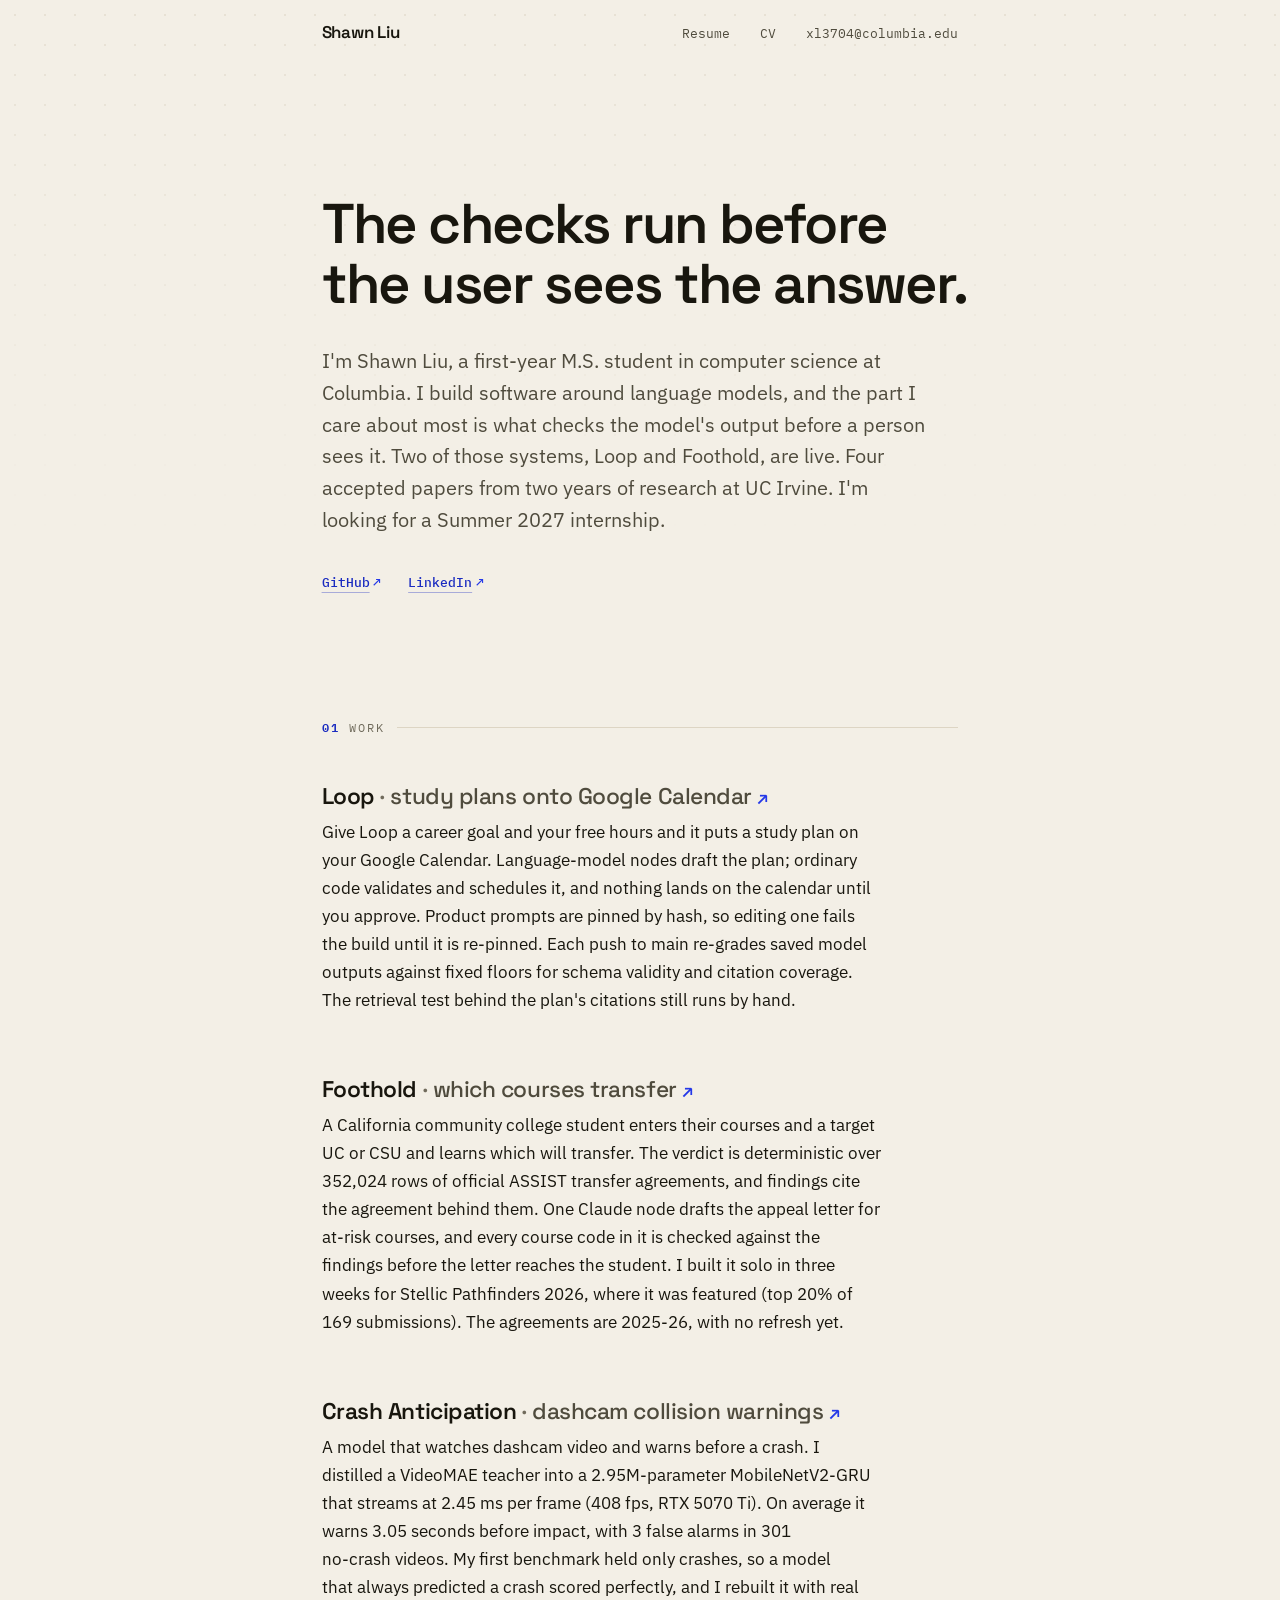
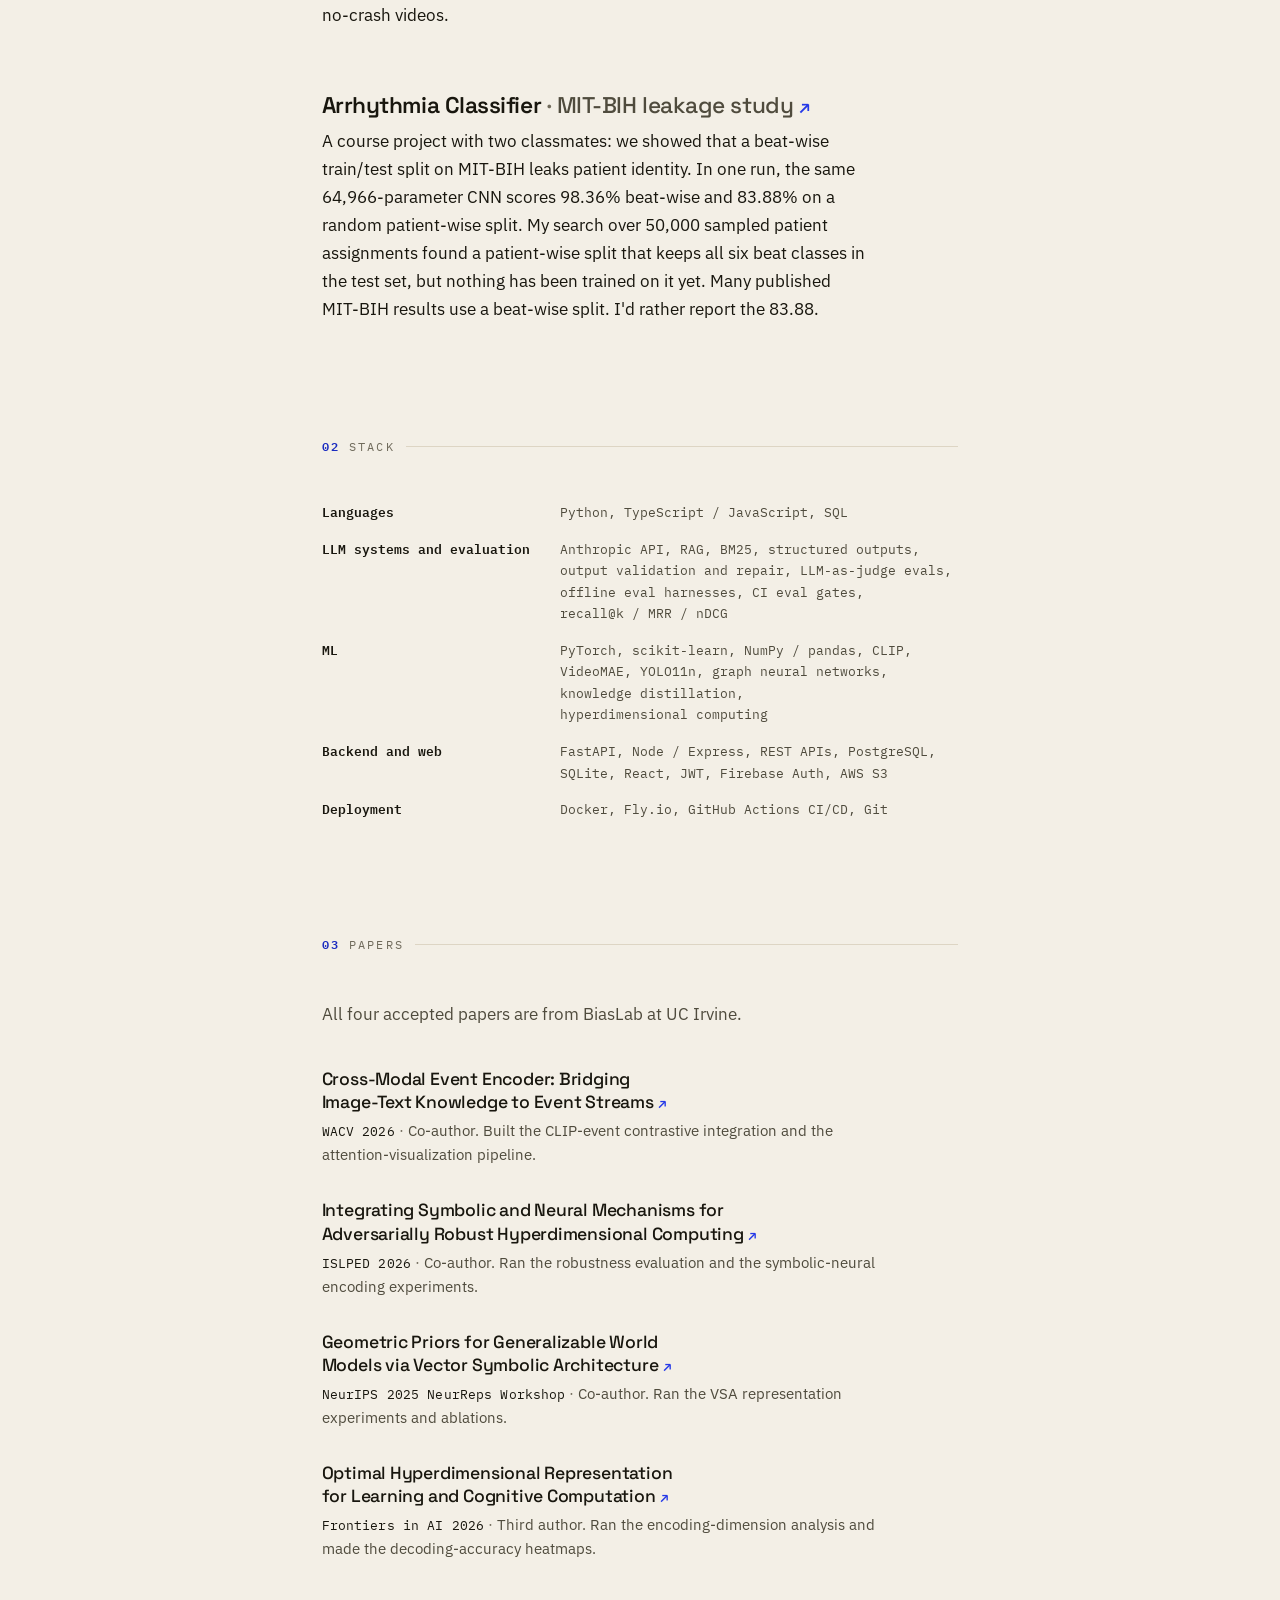
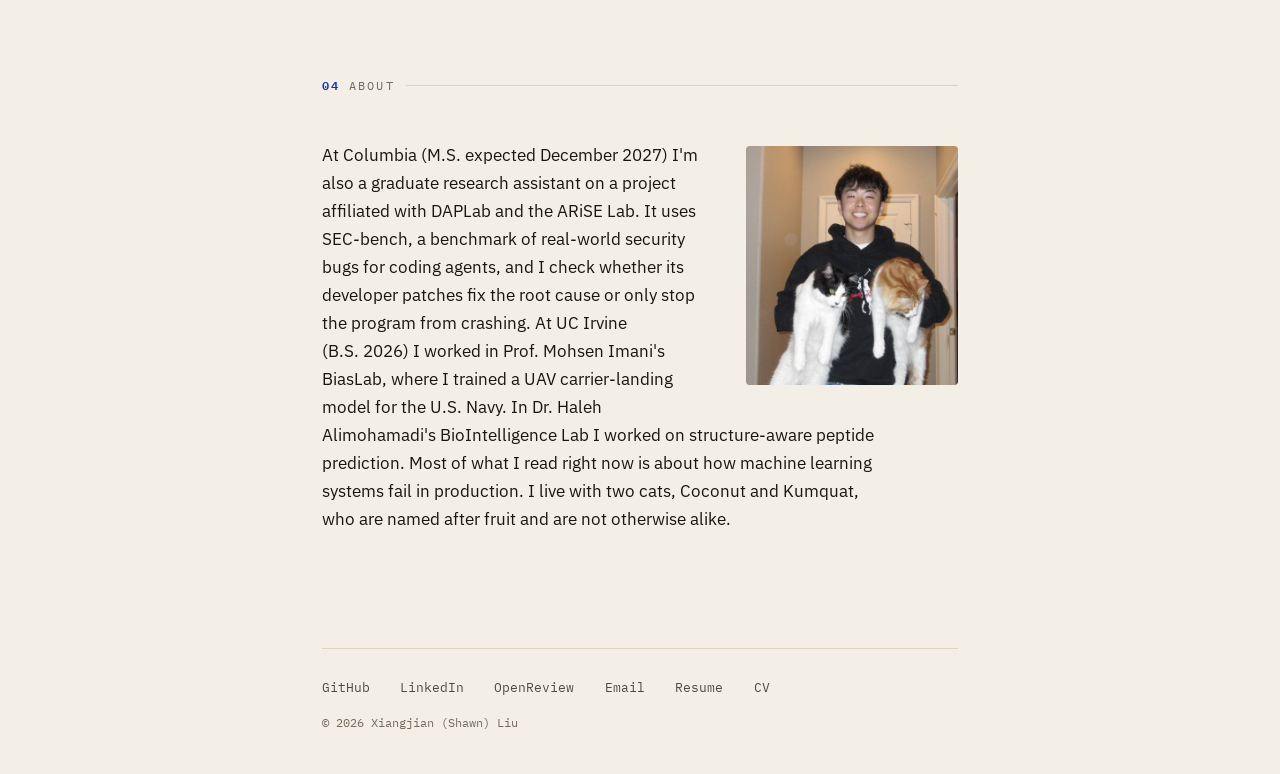
==== commit 016baa91: "Version the stylesheet URL and drop the withdrawal sentence. The new page shipped under the old styl" ====
--- a/index.html
+++ b/index.html
@@ -42,7 +42,7 @@
   <link rel="preconnect" href="https://fonts.googleapis.com" />
   <link rel="preconnect" href="https://fonts.gstatic.com" crossorigin />
   <link href="https://fonts.googleapis.com/css2?family=IBM+Plex+Mono:wght@400;500;600&family=IBM+Plex+Sans:wght@400&family=Space+Grotesk:wght@500;600&display=swap" rel="stylesheet" />
-  <link rel="stylesheet" href="style.css" />
+  <link rel="stylesheet" href="style.css?v=2026-10-16" />
 
   <script type="application/ld+json">
   {
@@ -346,7 +346,7 @@
 
     <section class="block col" id="papers" aria-labelledby="papers-label">
       <h2 class="label" id="papers-label"><span><span class="idx" aria-hidden="true">03</span> Papers</span></h2>
-      <p class="papers__intro">All four accepted papers are from BiasLab at UC&nbsp;Irvine. I withdrew two other submissions from review because their encrypted inference was simulated.</p>
+      <p class="papers__intro">All four accepted papers are from BiasLab at UC&nbsp;Irvine.</p>
       <ol class="papers" role="list">
         <li class="paper">
           <h3 class="paper__t"><a href="https://openaccess.thecvf.com/content/WACV2026/html/Jeong_Cross-Modal_Event_Encoder_Bridging_Image-Text_Knowledge_to_Event_Streams_WACV_2026_paper.html" target="_blank" rel="noopener"><span class="nw">Cross-Modal</span> Event Encoder: Bridging <span class="nw">Image-Text</span> Knowledge to Event <span class="nw out">Streams</span></a></h3>
